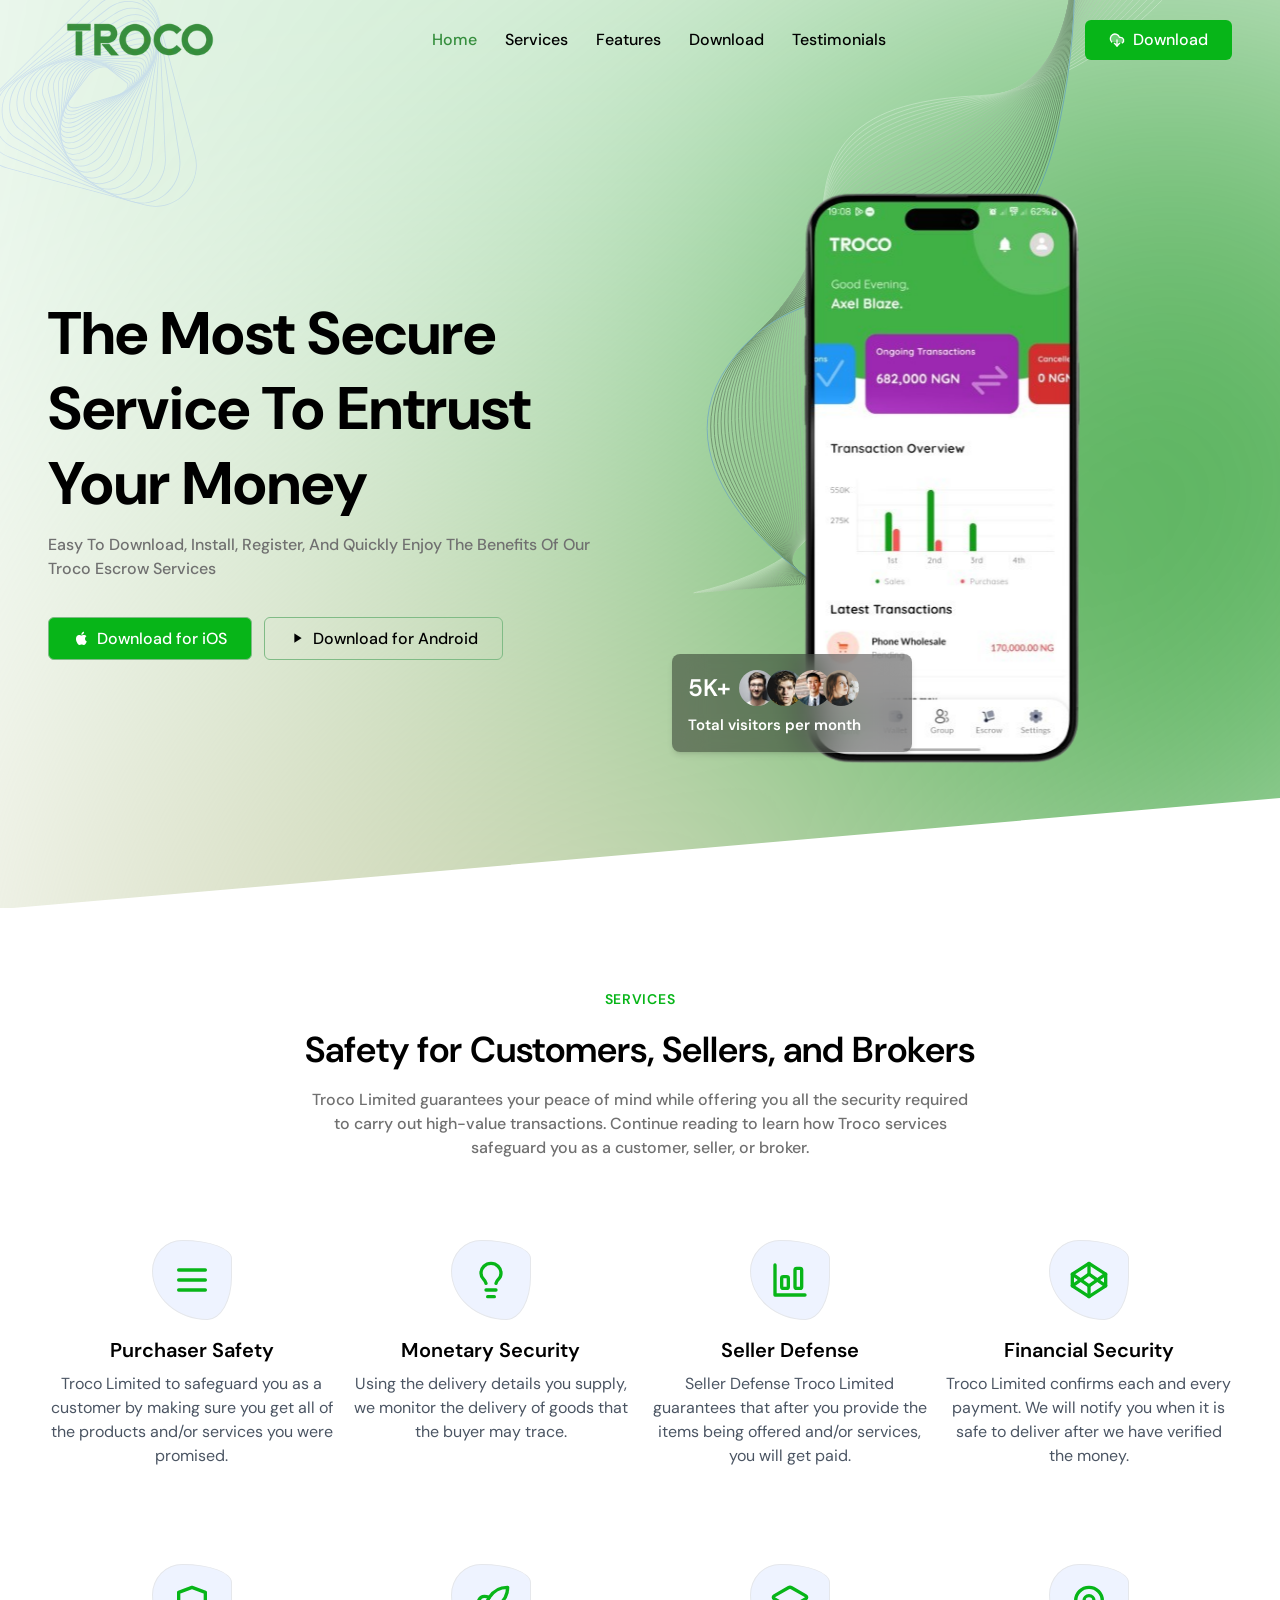
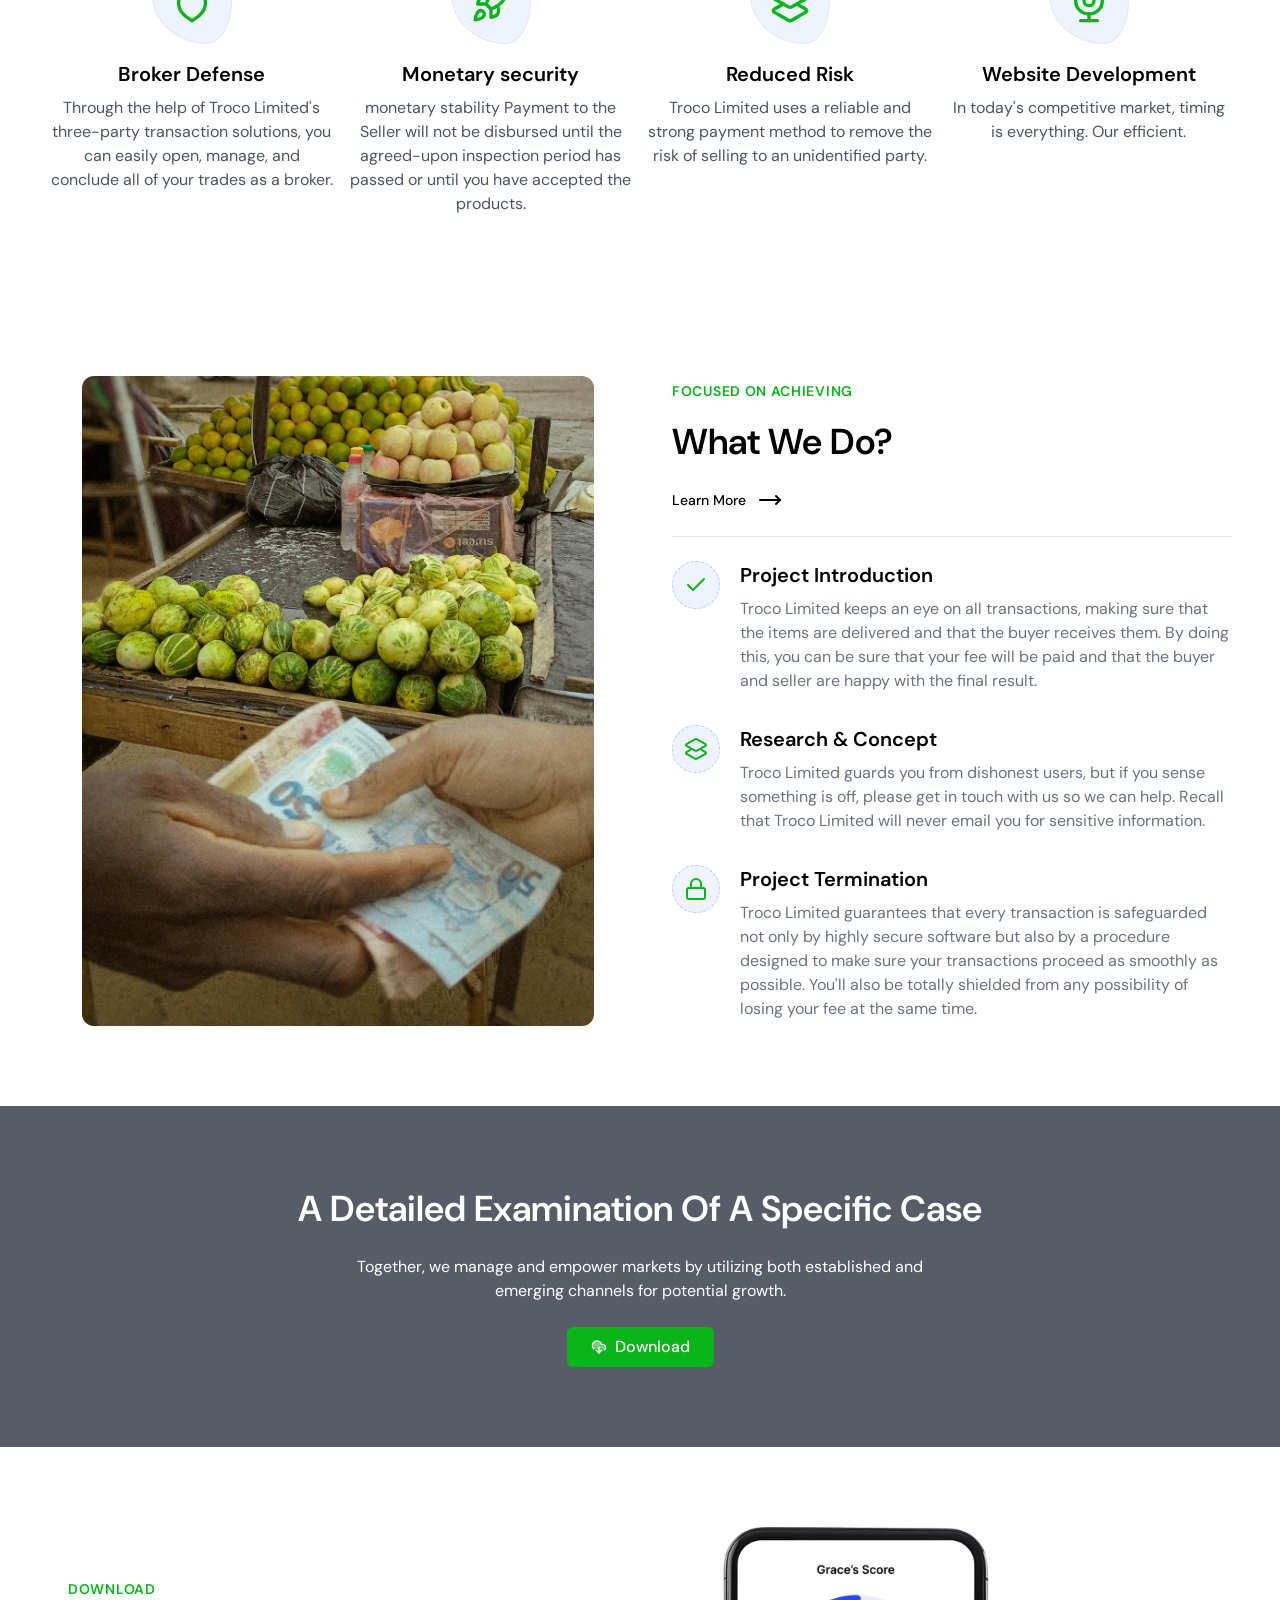
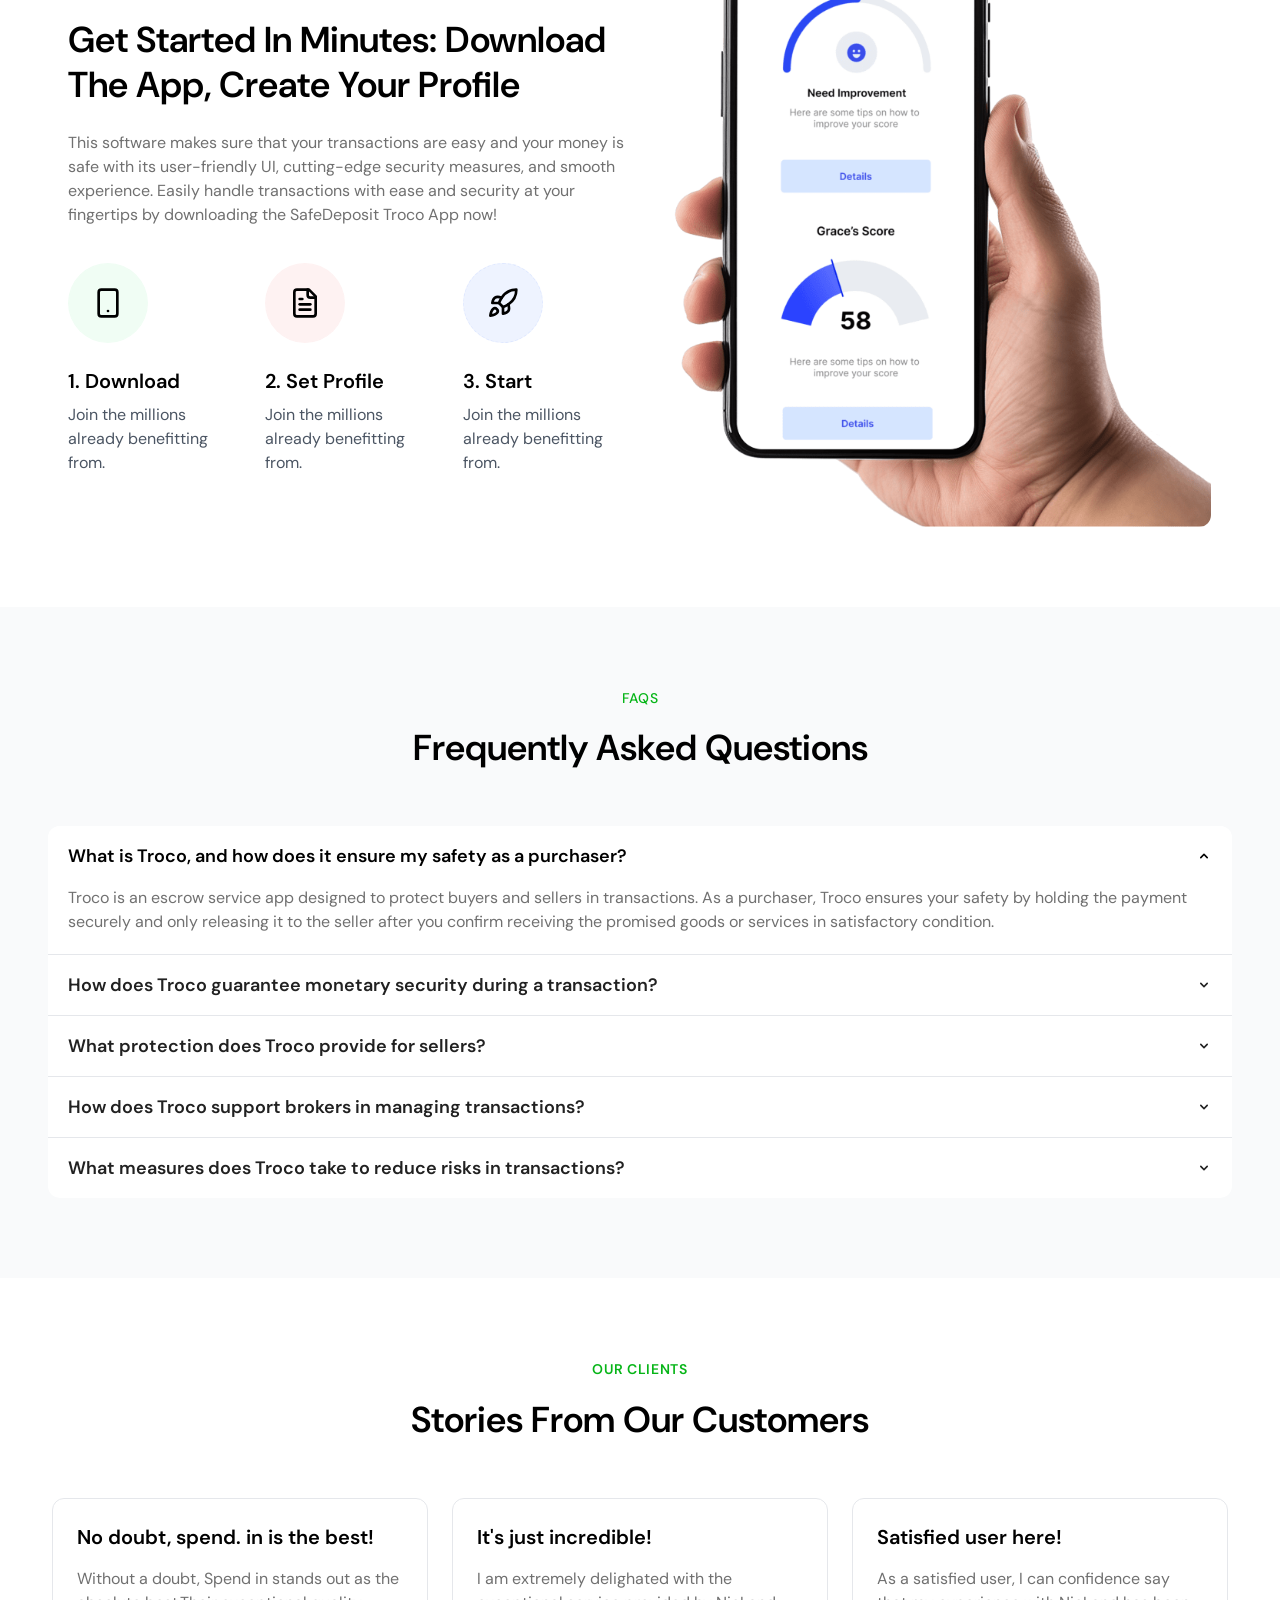
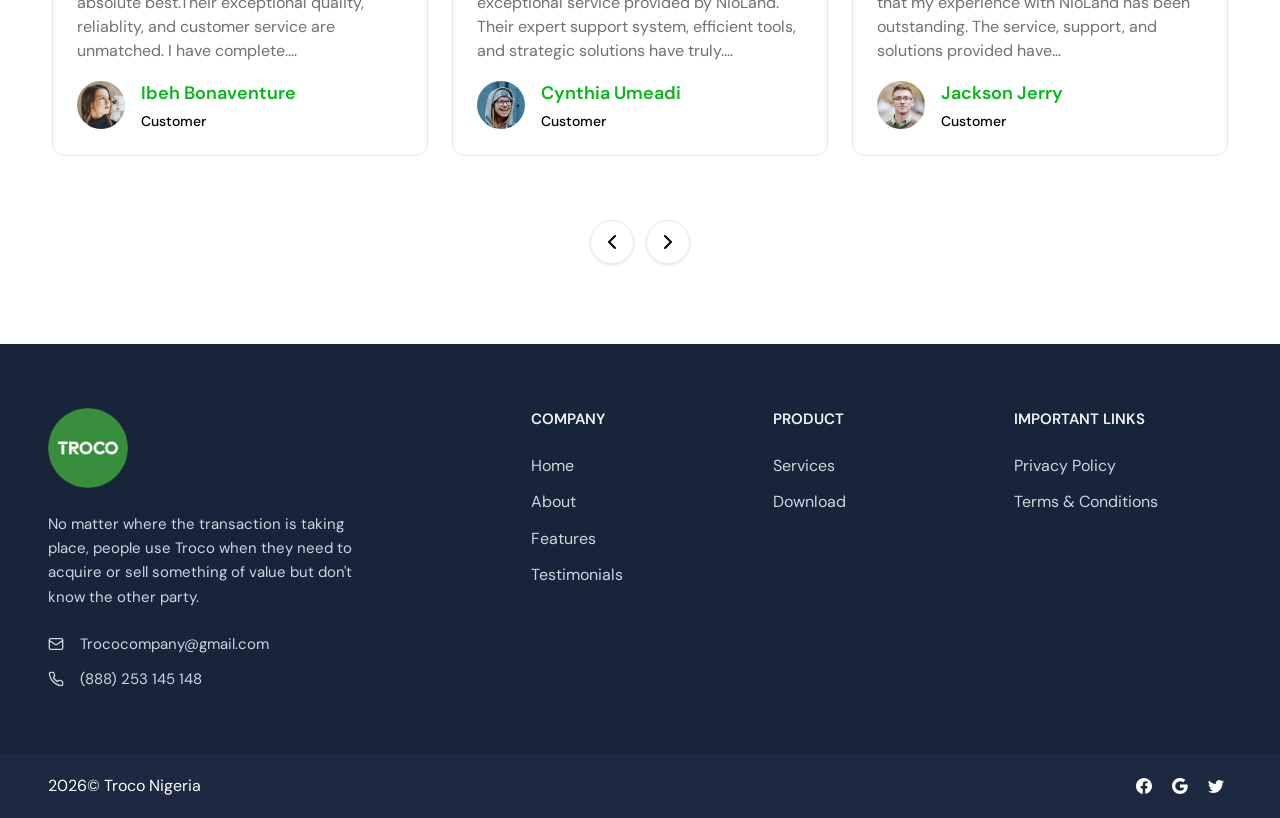
==== index-4.html @ 22837bf9 "added" ====
<!DOCTYPE html>
<html lang="en">


<!-- Mirrored from zoyothemes.com/tailwind/evea/index-4 by HTTrack Website Copier/3.x [XR&CO'2014], Sat, 21 Dec 2024 07:35:13 GMT -->
<!-- Added by HTTrack --><meta http-equiv="content-type" content="text/html;charset=UTF-8" /><!-- /Added by HTTrack -->
<head>
    <meta charset="UTF-8">
    <meta name="viewport" content="width=device-width, initial-scale=1">
    <title>Troco_NG</title>
    <meta name="description" content="A Fully Responsive Tailwind CSS Template, personal, agency, application, business, clean, creative, it solutions, startup, career, blog, modern, creative, multipurpose, portfolio, saas, software, tailwind css, etc."/>
    <meta name="keywords" content="Escrow service, sales, e-commerce, buying, mobile, troco"/>
    <meta name="author" content="Troco"/>

    <!-- favicon -->
    <link href="assets/images/Troco1.png" rel="shortcut icon">

    <!-- Icons Css -->
    <link href="assets/css/icons.min.css" rel="stylesheet" type="text/css">

    <!-- Jarallax Css -->
    <link href="assets/libs/jarallax/jarallax.min.css" rel="stylesheet">

    <!-- Swiper Css -->
    <link href="assets/libs/swiper/swiper-bundle.min.css" rel="stylesheet">

    <!-- Main Css -->
    <link href="assets/css/style.css" rel="stylesheet" type="text/css">

</head>

<body>

    <!-- Navbar Start -->
    <nav class="navbar fixed top-0 start-0 end-0 z-999 transition-all duration-500 py-5 items-center shadow-md lg:shadow-none [&.is-sticky]:bg-white group [&.is-sticky]:shadow-md bg-white lg:bg-transparent" id="navbar">
        <div class="container">
        
            <div class="flex lg:flex-nowrap flex-wrap items-center">

                <a class='flex items-center' href='index-1.html'>
                    <img src="assets/images/troco.png" class="h-9 flex">
                </a>

                <div class="lg:hidden flex items-center ms-auto px-2.5">
                    <button class="hs-collapse-toggle" type="button" id="hs-unstyled-collapse" data-hs-collapse="#navbarCollapse">
                        <i data-lucide="menu" class="h-8 w-8 text-black"></i>
                    </button>
                </div>

                <div class="navigation hs-collapse transition-all duration-300 lg:basis-auto basis-full grow hidden items-center justify-center lg:flex mx-auto overflow-hidden mt-6 lg:mt-0 nav-light" id="navbarCollapse">
                    <ul class="navbar-nav flex-col lg:flex-row gap-y-2 flex lg:items-center justify-center" id="navbar-navlist">
                        <li class="nav-item mx-1.5 transition-all text-dark lg:text-black group-[&.is-sticky]:text-dark all duration-300 hover:text-primary [&.active]:!text-primary group-[&.is-sticky]:[&.active]:text-primary">
                            <a class="nav-link inline-flex items-center text-sm lg:text-base font-medium py-0.5 px-2 capitalize" href="#home">Home</a>
                        </li>

                        <li class="nav-item mx-1.5 transition-all text-dark lg:text-black group-[&.is-sticky]:text-dark duration-300 hover:text-primary [&.active]:!text-primary group-[&.is-sticky]:[&.active]:text-primary">
                            <a class="nav-link inline-flex items-center text-sm lg:text-base font-medium py-0.5 px-2 capitalize" href="#services">Services</a>
                        </li>
    
                        <li class="nav-item mx-1.5 transition-all text-dark lg:text-black group-[&.is-sticky]:text-dark duration-300 hover:text-primary [&.active]:!text-primary group-[&.is-sticky]:[&.active]:text-primary">
                            <a class="nav-link inline-flex items-center text-sm lg:text-base font-medium py-0.5 px-2 capitalize" href="#features">Features</a>
                        </li>

                        <li class="nav-item mx-1.5 transition-all text-dark lg:text-black group-[&.is-sticky]:text-dark duration-300 hover:text-primary [&.active]:!text-primary group-[&.is-sticky]:[&.active]:text-primary">
                            <a class="nav-link inline-flex items-center text-sm lg:text-base font-medium py-0.5 px-2 capitalize" href="#about">Download</a>
                        </li>
    
                        <li class="nav-item mx-1.5 transition-all text-dark lg:text-black group-[&.is-sticky]:text-dark duration-300 hover:text-primary [&.active]:!text-primary group-[&.is-sticky]:[&.active]:text-primary">
                            <a class="nav-link inline-flex items-center text-sm lg:text-base font-medium py-0.5 px-2 capitalize" href="#testimonial">Testimonials</a>
                        </li>
                    </ul>
                </div>

                <div class="ms-auto shrink hidden lg:inline-flex gap-2">
                    <a href="#" class="py-2 px-6 inline-flex items-center gap-2 rounded-md text-base text-white bg-primary hover:bg-primaryDark transition-all duration-500 font-medium">
                        <i data-lucide="download-cloud" class="h-4 w-4 fill-white/40"></i>
                        <span class="hidden sm:block">Download</span>
                    </a>
                </div>
            </div>
        </div>
    </nav>



    <!-- =========== Hero Section Start =========== -->
    <section class="relative pt-32 pb-20 bg-[url(../images/home/bg-4.svg)] bg-no-repeat bg-cover overflow-hidden" id="home">
        <div class="absolute top-0 start-0 -ml-8 -mt-10 xl:inline-block hidden">
            <img src="assets/images/shape/circle-wave.svg" alt="">
        </div>

        <figure class="absolute top-0 end-0 -me-20 -mt-72 xl:inline-block hidden">
            <img src="assets/images/shape/line-wave.svg" alt="">
	    </figure>

        <div class="container">
            <div class="grid lg:grid-cols-2 grid-cols-1 gap-x-6 gap-y-10 items-center">
                <div class="">
                    <h1 class="text-3xl md:text-5xl/tight lg:text-6xl/tight text-black tracking-normal capitalize leading-normal font-bold max-w-2xl">The most secure
                        service to entrust
                        your money</h1>
                    <p class="text-base font-medium text-muted mt-3 capitalize">Easy to download, install, register, and quickly enjoy the benefits of our troco escrow services                    </p>
                    
                    <div class="flex flex-wrap mt-9 text-center gap-3">
                        <a class="inline-block px-6 py-2 rounded-md text-white text-base border border-primary hover:bg-primaryDark bg-primary hover:border-primaryDark transition-all duration-300 items-center justify-center text-center font-medium" href="javascript:void(0)">
                            <i class="mdi mdi-apple text-base text-white me-1"></i>
                            Download for iOS
                        </a>

                        <a class="inline-block py-2 px-6 text-black rounded-md border border-primary text-base hover:border-white hover:bg-white group hover:text-primary transition-all duration-500 font-medium" href="javascript:void(0)">
                            <i class="mdi mdi-play text-base text-black me-1 hover:text-primary transition-all duration-500"></i>
                            Download for Android
                        </a>
                    </div>
                </div>

                <div class="relative z-10">
                    <img src="assets/images/dashboard.png" class="md:h-[700px] lg:ms-auto mx-auto" alt="">
                    <div class="absolute flex justify-between items-center bottom-16 md:start-2 -start-2 p-4 rounded-lg shadow-md bg-black/40 backdrop-blur-lg w-60 m-3">
                        <div class="items-center">
                            <div class="inline-flex items-center">
                                <h6 class="text-white text-2xl mb-0 me-2">5K+</h6>

                                <div class="flex -space-x-2">
                                    <img class="inline-block size-9 rounded-full" src="assets/images/user/client-01.jpg" alt="Image Description">
                                    <img class="inline-block size-9 rounded-full" src="assets/images/user/client-02.jpg" alt="Image Description">
                                    <img class="inline-block size-9 rounded-full" src="assets/images/user/client-03.jpg" alt="Image Description">
                                    <img class="inline-block size-9 rounded-full" src="assets/images/user/client-04.jpg" alt="Image Description">
                                </div>
                            </div>
                            <div class="flex-1 mt-2">
                                <h6 class="text-white">Total visitors per month</h6>
                            </div>
                        </div>
                    </div>
                </div>
            </div>
        </div>
    </section>

    <div class="relative">
        <div class="shape absolute sm:-bottom-px -bottom-[2px] start-0 end-0 overflow-hidden z-1 text-white dark:text-slate-900">
            <svg class="w-full h-auto scale-[2.0] origin-top" viewBox="0 0 2880 250" fill="none" xmlns="http://www.w3.org/2000/svg">
                <path d="M720 125L2160 0H2880V250H0V125H720Z" fill="currentColor"></path>
            </svg>
        </div>
    </div>

    <!-- Services Start -->
    <section id="services" class="py-20">
        <div class="container">
            <div class="max-w-2xl mx-auto text-center">
                <span class="text-sm text-primary uppercase font-semibold tracking-wider text-default-950">Services</span>
                <h2 class="text-3xl md:text-4xl/tight font-semibold text-black mt-4">Safety for Customers, Sellers, and Brokers
                </h2>
                <p class="text-base font-medium mt-4 text-muted">Troco Limited guarantees your peace of mind while offering you all the security required to carry out high-value transactions. Continue reading to learn how Troco services safeguard you as a customer, seller, or broker.</p>
            </div>

            <div class="grid lg:grid-cols-4 md:grid-cols-2 grid-cols-1 gap-x-3 gap-y-6 md:gap-y-12 lg:gap-y-24 md:pt-20 pt-12">

                <div class="text-center">
                    <div class="flex items-center justify-center">
                        <div class="items-center justify-center flex bg-primary/10 rounded-[49%_80%_40%_90%_/_50%_30%_70%_80%] h-20 w-20 border">
                            <i data-lucide="menu" class="h-10 w-10 text-primary"></i>
                        </div>
                    </div>
                    <h1 class="text-xl font-semibold pt-4">Purchaser Safety</h1>
                    <p class="text-base text-gray-600 mt-2">Troco Limited to safeguard you as a customer by making sure you get all of the products and/or services you were promised.</p>
                </div>

                <div class="text-center">
                    <div class="flex items-center justify-center">
                        <div class="items-center justify-center flex bg-primary/10 rounded-[49%_80%_40%_90%_/_50%_30%_70%_80%] h-20 w-20 border">
                            <i data-lucide="lightbulb" class="h-10 w-10 text-primary"></i>
                        </div>
                    </div>
                    <h1 class="text-xl font-semibold pt-4">Monetary Security</h1>
                    <p class="text-base text-gray-600 mt-2">Using the delivery details you supply, we monitor the delivery of goods that the buyer may trace.</p>
                </div>

                <div class="text-center">
                    <div class="flex items-center justify-center">
                        <div class="items-center justify-center flex bg-primary/10 rounded-[49%_80%_40%_90%_/_50%_30%_70%_80%] h-20 w-20 border">
                            <i data-lucide="bar-chart-big" class="h-10 w-10 text-primary"></i>
                        </div>
                    </div>
                    <h1 class="text-xl font-semibold pt-4">Seller Defense</h1>
                    <p class="text-base text-gray-600 mt-2">Seller Defense Troco Limited guarantees that after you provide the items being offered and/or services, you will get paid.</p>
                </div>

                <div class="text-center">
                    <div class="flex items-center justify-center">
                        <div class="items-center justify-center flex bg-primary/10 rounded-[49%_80%_40%_90%_/_50%_30%_70%_80%] h-20 w-20 border">
                            <i data-lucide="codepen" class="h-10 w-10 text-primary"></i>
                        </div>
                    </div>
                    <h1 class="text-xl font-semibold pt-4">Financial Security</h1>
                    <p class="text-base text-gray-600 mt-2">Troco Limited confirms each and every payment. We will notify you when it is safe to deliver after we have verified the money.</p>
                </div>

                <div class="text-center">
                    <div class="flex items-center justify-center">
                        <div class="items-center justify-center flex bg-primary/10 rounded-[49%_80%_40%_90%_/_50%_30%_70%_80%] h-20 w-20 border">
                            <i data-lucide="shield" class="h-10 w-10 text-primary"></i>
                        </div>
                    </div>
                    <h1 class="text-xl font-semibold pt-4">Broker Defense</h1>
                    <p class="text-base text-gray-600 mt-2">Through the help of Troco Limited's three-party transaction solutions, you can easily open, manage, and conclude all of your trades as a broker.</p>
                </div>

                <div class="text-center">
                    <div class="flex items-center justify-center">
                        <div class="items-center justify-center flex bg-primary/10 rounded-[49%_80%_40%_90%_/_50%_30%_70%_80%] h-20 w-20 border">
                            <i data-lucide="rocket" class="h-10 w-10 text-primary"></i>
                        </div>
                    </div>
                    <h1 class="text-xl font-semibold pt-4">Monetary security</h1>
                    <p class="text-base text-gray-600 mt-2">monetary stability Payment to the Seller will not be disbursed until the agreed-upon inspection period has passed or until you have accepted the products.</p>
                </div>

                <div class="text-center">
                    <div class="flex items-center justify-center">
                        <div class="items-center justify-center flex bg-primary/10 rounded-[49%_80%_40%_90%_/_50%_30%_70%_80%] h-20 w-20 border">
                            <i data-lucide="layers-2" class="h-10 w-10 text-primary"></i>
                        </div>
                    </div>
                    <h1 class="text-xl font-semibold pt-4">Reduced Risk</h1>
                    <p class="text-base text-gray-600 mt-2">Troco Limited uses a reliable and strong payment method to remove the risk of selling to an unidentified party.</p>
                </div>

                <div class="text-center">
                    <div class="flex items-center justify-center">
                        <div class="items-center justify-center flex bg-primary/10 rounded-[49%_80%_40%_90%_/_50%_30%_70%_80%] h-20 w-20 border">
                            <i data-lucide="webcam" class="h-10 w-10 text-primary"></i>
                        </div>
                    </div>
                    <h1 class="text-xl font-semibold pt-4">Website Development</h1>
                    <p class="text-base text-gray-600 mt-2">In today's competitive market, timing is everything. Our efficient.</p>
                </div>
            </div>

        </div>
    </section>
    <!-- Services End -->

    <!-- Feature Start -->
    <section id="features" class="py-20">
        <div class="container">

            <div class="grid lg:grid-cols-2 items-center gap-6">
                <div class="flex items-center">
                    <img src="assets/images/sell_buy.jpg" class="h-[650px] rounded-xl mx-auto" alt="feature section">
                </div>

                <div class="lg:ms-5 ms-8">
                    <span class="text-sm text-primary uppercase font-semibold tracking-wider text-default-950">Focused on achieving</span>
                    <h2 class="text-3xl md:text-4xl/tight font-semibold text-black mt-4">What We Do?</h2>
                    <a href="#" class="inline-flex items-center justify-center gap-3 text-sm font-medium text-black mt-6">Learn More
                        <i data-lucide="move-right"></i>
                    </a>
                    <hr class="border-gray-200 my-6"></hr>

                    <div class="flex items-start gap-5">
                        <div>
                            <div class="w-12 h-12 rounded-full border border-dashed border-primary/40 bg-primary/10 flex items-center justify-center">
                                <i data-lucide="check" class="text-base text-blue-600"></i>
                            </div>
                        </div>

                        <div>
                            <h4 class="text-xl font-semibold">Project Introduction</h4>
                            <p class="text-base font-normal text-gray-500 mt-2">Troco Limited keeps an eye on all transactions, making sure that the items are delivered and that the buyer receives them. By doing this, you can be sure that your fee will be paid and that the buyer and seller are happy with the final result.</p>
                        </div>
                    </div>

                    <div class="flex items-start gap-5 mt-8">
                        <div>
                            <div class="w-12 h-12 rounded-full border border-dashed border-primary/40 bg-primary/10 flex items-center justify-center">
                                <i data-lucide="layers-2" class="text-base text-blue-600"></i>
                            </div>
                        </div>

                        <div>
                            <h4 class="text-xl font-semibold">Research & Concept</h4>
                            <p class="text-base font-normal text-gray-500 mt-2">Troco Limited guards you from dishonest users, but if you sense something is off, please get in touch with us so we can help. Recall that Troco Limited will never email you for sensitive information.</p>
                        </div>

                    </div>

                    <div class="flex items-start gap-5 mt-8">
                        <div>
                            <div class="w-12 h-12 rounded-full border border-dashed border-primary/40 bg-primary/10 flex items-center justify-center">
                                <i data-lucide="lock" class="text-base text-blue-600"></i>
                            </div>
                        </div>

                        <div>
                            <h4 class="text-xl font-semibold">Project Termination</h4>
                            <p class="text-base font-normal text-gray-500 mt-2">Troco Limited guarantees that every transaction is safeguarded not only by highly secure software but also by a procedure designed to make sure your transactions proceed as smoothly as possible. You'll also be totally shielded from any possibility of losing your fee at the same time.</p>
                        </div>

                    </div>
                </div>
            </div>
        </div>
    </section>
    <!-- Feature End -->

    <section class="relative py-20 bg-cover bg-no-repeat bg-center" style="background-image: url('assets/images/home/deal.jpg');" data-jarallax data-speed="0.20">
        <div class="absolute inset-0 w-full h-full bg-gray-900/70"></div>

        <div class="container">
            <div class="pb-10 lg:pb-0 flex flex-col items-center justify-center">
                <h1 class="text-3xl md:text-4xl/tight font-semibold text-white text-center">A Detailed Examination Of A Specific Case</h1>
                <p class="text-base font-normal max-w-xl text-center mx-auto text-white mt-6">Together, we manage and empower markets by utilizing both established and emerging channels for potential growth.</p>
                <div class="flex flex-wrap mt-6 gap-3">
                        <a href="#" class="py-2 px-6 inline-flex items-center gap-2 rounded-md text-base text-white bg-primary hover:bg-primaryDark transition-all duration-500 font-medium">
                            <i data-lucide="download-cloud" class="h-4 w-4 fill-white/40"></i>
                            <span class="hidden sm:block">Download</span>
                        </a>
                </div>
            </div>
        </div>
    </section>

    <!-- About Start -->
    <section id="about" class="py-20">
        <div class="container">

            <div class="grid lg:grid-cols-2 items-center gap-6">
                <div class="lg:ms-5 ms-8">
                    <div>
                        <span class="text-sm text-primary uppercase font-semibold tracking-wider text-default-950">Download</span>
                    </div>
                    <h2 class="text-3xl md:text-4xl/tight font-semibold text-black mt-4">Get Started In Minutes: Download The App, Create Your Profile</h2>
                    <p class="text-base font-normal text-muted mt-6">This software makes sure that your transactions are easy and your money is safe with its user-friendly UI, cutting-edge security measures, and smooth experience. Easily handle transactions with ease and security at your fingertips by downloading the SafeDeposit Troco App now!</p>

                    <div class="grid lg:grid-cols-3 grid-cols-1 gap-8 mt-9">

                        <div class="">
                            <div class="flex items-center justify-start">
                                <div class="items-center justify-center flex bg-green-50 rounded-full h-20 w-20 border border-dashed border-green-50">
                                    <i data-lucide="smartphone" class="h-8 w-8 text-black"></i>
                                </div>
                            </div>
                            <h1 class="text-xl font-semibold pt-6">1. Download</h1>
                            <p class="text-base text-gray-600 font-normal mt-2">Join the millions already benefitting from.</p>
                        </div>

                        <div class="">
                            <div class="flex items-center justify-start">
                                <div class="items-center justify-center flex bg-red-50 rounded-full h-20 w-20 border border-dashed border-red-50">
                                    <i data-lucide="file-text" class="h-8 w-8 text-black"></i>
                                </div>
                            </div>
                            <h1 class="text-xl font-semibold  pt-6">2. Set Profile</h1>
                            <p class="text-base text-gray-600 font-normal mt-2">Join the millions already benefitting from.</p>
                        </div>

                        <div class="">
                            <div class="flex items-center justify-start">
                                <div
                                    class="items-center justify-center flex bg-primary/10 rounded-full h-20 w-20 border border-dashed border-primary/10">
                                    <i data-lucide="rocket" class="h-8 w-8 text-black"></i>
                                </div>
                            </div>
                            <h1 class="text-xl font-semibold pt-6">3. Start</h1>
                            <p class="text-base text-gray-600 font-normal mt-2">Join the millions already benefitting from.</p>
                        </div>
                    </div>
                </div>

                <div class="flex items-center">
                    <img src="assets/images/feature-iphone.png" class="h-[600px] rounded-xl mx-auto" alt="feature-image">
                </div>

            </div>
        </div>
    </section>
    <!-- About End -->

    <!-- Faqs Start -->
    <section id="FAQs" class="py-20 bg-gray-50">
        <div class="container">
            <div class="">
                <div class="text-center max-w-xl mx-auto">
                    <div>
                        <span class="text-sm text-primary uppercase font-medium tracking-wider text-default-950 mb-6">FAQs</span>
                    </div>
                    <h2 class="text-3xl md:text-4xl/tight font-semibold mt-4">Frequently Asked Questions</h2>
                </div>

                <div id="accordion-collapse" data-accordion="collapse" class="md:gap-[30px] mt-14 bg-white rounded-xl">
                    <div class="hs-accordion-group divide-y divide-gray-200">
                        <div class="relative overflow-hidden">
                            <h2 class="text-base font-semibold" id="accordion-collapse-heading-1">
                                <button type="button" class="flex justify-between items-center px-5 py-4 w-full font-semibold text-lg text-start" data-accordion-target="#accordion-collapse-body-1" aria-expanded="true"
                                    aria-controls="accordion-collapse-body-1">
                                    <span>What is Troco, and how does it ensure my safety as a purchaser?</span>
                                    <svg data-accordion-icon class="size-4 rotate-180 shrink-0" fill="currentColor"
                                        viewBox="0 0 20 20" xmlns="http://www.w3.org/2000/svg">
                                        <path fill-rule="evenodd"
                                            d="M5.293 7.293a1 1 0 011.414 0L10 10.586l3.293-3.293a1 1 0 111.414 1.414l-4 4a1 1 0 01-1.414 0l-4-4a1 1 0 010-1.414z"
                                            clip-rule="evenodd"></path>
                                    </svg>
                                </button>
                            </h2>
                            <div id="accordion-collapse-body-1" class="hidden"
                                aria-labelledby="accordion-collapse-heading-1">
                                <div class="px-5 pb-5">
                                    <p class="text-muted text-base font-normal">Troco is an escrow service app designed to protect buyers and sellers in transactions. As a purchaser, Troco ensures your safety by holding the payment securely and only releasing it to the seller after you confirm receiving the promised goods or services in satisfactory condition.</p>
                                </div>
                            </div>
                        </div>

                        <div class="relative overflow-hidden">
                            <h2 class="text-base font-semibold" id="accordion-collapse-heading-2">
                                <button type="button" class="flex justify-between items-center px-5 py-4 w-full font-semibold text-lg text-start" data-accordion-target="#accordion-collapse-body-2" aria-expanded="false"
                                    aria-controls="accordion-collapse-body-2">
                                    <span>How does Troco guarantee monetary security during a transaction?</span>
                                    <svg data-accordion-icon class="size-4 shrink-0" fill="currentColor"
                                        viewBox="0 0 20 20" xmlns="http://www.w3.org/2000/svg">
                                        <path fill-rule="evenodd"
                                            d="M5.293 7.293a1 1 0 011.414 0L10 10.586l3.293-3.293a1 1 0 111.414 1.414l-4 4a1 1 0 01-1.414 0l-4-4a1 1 0 010-1.414z"
                                            clip-rule="evenodd"></path>
                                    </svg>
                                </button>
                            </h2>
                            <div id="accordion-collapse-body-2" class="hidden"
                                aria-labelledby="accordion-collapse-heading-2">
                                <div class="px-5 pb-5">
                                    <p class="text-muted text-base font-normal">Troco monitors the delivery process using the details you provide. This ensures that goods are traceable, and payments are only released after verification, offering you peace of mind and financial security throughout the transaction.</p>
                                </div>
                            </div>
                        </div>

                        <div class="relative overflow-hidden">
                            <h2 class="text-base font-semibold" id="accordion-collapse-heading-3">
                                <button type="button" class="flex justify-between items-center px-5 py-4 w-full font-semibold text-lg text-start" data-accordion-target="#accordion-collapse-body-3" aria-expanded="false"
                                    aria-controls="accordion-collapse-body-3">
                                    <span>What protection does Troco provide for sellers?</span>
                                    <svg data-accordion-icon class="size-4 shrink-0" fill="currentColor"
                                        viewBox="0 0 20 20" xmlns="http://www.w3.org/2000/svg">
                                        <path fill-rule="evenodd"
                                            d="M5.293 7.293a1 1 0 011.414 0L10 10.586l3.293-3.293a1 1 0 111.414 1.414l-4 4a1 1 0 01-1.414 0l-4-4a1 1 0 010-1.414z"
                                            clip-rule="evenodd"></path>
                                    </svg>
                                </button>
                            </h2>
                            <div id="accordion-collapse-body-3" class="hidden"
                                aria-labelledby="accordion-collapse-heading-3">
                                <div class="px-5 pb-5">
                                    <p class="text-muted text-base font-normal">Troco guarantees sellers that payment will be made once the agreed-upon inspection period passes or the buyer accepts the goods or services. This ensures that sellers are compensated fairly and promptly after fulfilling their obligations.</p>
                                </div>
                            </div>
                        </div>

                        <div class="relative overflow-hidden">
                            <h2 class="text-base font-semibold" id="accordion-collapse-heading-4">
                                <button type="button" class="flex justify-between items-center px-5 py-4 w-full font-semibold text-lg text-start" data-accordion-target="#accordion-collapse-body-4" aria-expanded="false"
                                    aria-controls="accordion-collapse-body-4">
                                    <span>How does Troco support brokers in managing transactions?</span>
                                    <svg data-accordion-icon class="size-4 shrink-0" fill="currentColor"
                                        viewBox="0 0 20 20" xmlns="http://www.w3.org/2000/svg">
                                        <path fill-rule="evenodd"
                                            d="M5.293 7.293a1 1 0 011.414 0L10 10.586l3.293-3.293a1 1 0 111.414 1.414l-4 4a1 1 0 01-1.414 0l-4-4a1 1 0 010-1.414z"
                                            clip-rule="evenodd"></path>
                                    </svg>
                                </button>
                            </h2>
                            <div id="accordion-collapse-body-4" class="hidden"
                                aria-labelledby="accordion-collapse-heading-4">
                                <div class="px-5 pb-5">
                                    <p class="text-muted text-base font-normal">Troco facilitates three-party transactions for brokers, enabling them to easily open, manage, and conclude trades. This makes it simpler for brokers to operate securely and efficiently while minimizing risks.</p>
                                </div>
                            </div>
                        </div>

                        <div class="relative overflow-hidden">
                            <h2 class="text-base font-semibold" id="accordion-collapse-heading-5">
                                <button type="button" class="flex justify-between items-center px-5 py-4 w-full font-semibold text-lg text-start" data-accordion-target="#accordion-collapse-body-5" aria-expanded="false"
                                    aria-controls="accordion-collapse-body-4">
                                    <span>What measures does Troco take to reduce risks in transactions?</span>
                                    <svg data-accordion-icon class="size-4 shrink-0" fill="currentColor"
                                        viewBox="0 0 20 20" xmlns="http://www.w3.org/2000/svg">
                                        <path fill-rule="evenodd"
                                            d="M5.293 7.293a1 1 0 011.414 0L10 10.586l3.293-3.293a1 1 0 111.414 1.414l-4 4a1 1 0 01-1.414 0l-4-4a1 1 0 010-1.414z"
                                            clip-rule="evenodd"></path>
                                    </svg>
                                </button>
                            </h2>
                            <div id="accordion-collapse-body-5" class="hidden"
                                aria-labelledby="accordion-collapse-heading-5">
                                <div class="px-5 pb-5">
                                    <p class="text-muted text-base font-normal">Troco uses a robust and reliable payment system to minimize the risks of dealing with unknown parties. Payments are verified and held securely until both parties meet the terms of the agreement, reducing the likelihood of disputes or fraud.</p>
                                </div>
                            </div>
                        </div>
                    </div>
                </div>
            </div>
        </div>
    </section>
    <!-- Faqs End -->

    <!-- Testimonial Start -->
    <section id="testimonial" class="py-20">
        <div class="container">
            <div class="">
                <div class="text-center max-w-xl mx-auto">
                    <span class="text-sm text-primary uppercase font-semibold tracking-wider text-default-950">Our Clients</span>
                    <h2 class="text-3xl md:text-4xl/tight font-semibold mt-4">Stories From Our Customers</h2>
                </div>
            </div>

            <div class="grid grid-cols-1 gap-6 mt-14 items-center">
                <div class="relative">
                    <div class="swiper testi-swiper rounded-md relative px-1">
                        <div class="swiper-wrapper">
                            <div class="swiper-slide">
                                <div class="p-6 rounded-xl border border-default-200">
                                    <h3 class="text-xl font-semibold text-default-950">No doubt, spend. in is the best!</h3>
                                    <p class="text-base font-normal mt-4 mb-4 text-muted">
                                        Without a doubt, Spend in stands out as the absolute best.Their exceptional
                                        quality, reliablity, and customer service are unmatched. I have complete....
                                    </p>
                                    <div class="flex items-center gap-4">
                                        <div>
                                            <img src="assets/images/user/client-04.jpg" class="h-12 rounded-full"
                                                alt="">
                                        </div>
                                        <div>
                                            <h3 class="text-lg font-semibold text-primary">Ibeh Bonaventure</h3>
                                            <p class="text-sm font-medium mt-1">Customer</p>
                                        </div>
                                    </div>
                                </div>
                            </div>

                            <div class="swiper-slide">
                                <div class="p-6 rounded-xl border border-default-200">
                                    <h3 class="text-xl font-semibold text-default-950">It's just incredible!</h3>
                                    <p class="text-base font-normal mt-4 mb-4 text-muted">
                                        I am extremely delighated with the exceptional service provided by NioLand.
                                        Their expert support system, efficient tools, and strategic solutions have
                                        truly....
                                    </p>
                                    <div class="flex items-center gap-4">
                                        <div>
                                            <img src="assets/images/user/client-05.jpg" class="h-12 rounded-full"
                                                alt="">
                                        </div>
                                        <div>
                                            <h3 class="text-lg font-semibold text-primary">Cynthia Umeadi</h3>
                                            <p class="text-sm font-medium mt-1">Customer</p>
                                        </div>
                                    </div>
                                </div>
                            </div>

                            <div class="swiper-slide">
                                <div class="p-6 rounded-xl border border-default-200">
                                    <h3 class="text-xl font-semibold text-default-950">Satisfied user here!</h3>
                                    <p class="text-base font-normal mt-4 mb-4 text-muted">
                                        As a satisfied user, I can confidence say that my experience with NioLand has
                                        been outstanding. The service, support, and solutions provided have...
                                    </p>
                                    <div class="flex items-center gap-4">
                                        <div>
                                            <img src="assets/images/user/client-07.jpg" class="h-12 rounded-full"
                                                alt="">
                                        </div>
                                        <div>
                                            <h3 class="text-lg font-semibold text-primary">Jackson Jerry</h3>
                                            <p class="text-sm font-medium mt-1">Customer</p>
                                        </div>
                                    </div>
                                </div>
                            </div>

                            <div class="swiper-slide">
                                <div class="p-6 rounded-xl border border-default-200">
                                    <h3 class="text-xl font-semibold text-default-950">Best service here!</h3>
                                    <p class="text-base font-normal mt-4 mb-4 text-muted">
                                        "I've tried many services, but none compare to the excellence provided here!
                                        From start to finish, the team has been attentive, professional, and committed
                                        to delivering the best results."
                                    </p>
                                    <div class="flex items-center gap-4">
                                        <div>
                                            <img src="assets/images/user/client-03.jpg" class="h-12 rounded-full"
                                                alt="">
                                        </div>
                                        <div>
                                            <h3 class="text-lg font-semibold text-primary">Tenilanimi Taiwo</h3>
                                            <p class="text-sm font-medium mt-1">Customer</p>
                                        </div>
                                    </div>
                                </div>
                            </div>
                        </div>
                    </div>

                    <div class="flex items-center justify-center gap-3 w-full relative mt-10">
                        <div class="testi-button-prev">
                            <div
                                class="h-11 w-11 rounded-full shadow border border-default-300 bg-default-100 text-default-900 hover:bg-primary hover:border-primary hover:text-white flex items-center justify-center transition-all duration-300">
                                <i data-lucide="chevron-left" class="h-6 w-6"></i>
                            </div>
                        </div>
                        <div class="testi-button-next">
                            <div
                                class="h-11 w-11 rounded-full shadow border border-default-300 bg-default-100 text-default-900 hover:bg-primary hover:border-primary hover:text-white flex items-center justify-center transition-all duration-300">
                                <i data-lucide="chevron-right" class="h-6 w-6"></i>
                            </div>
                        </div>
                    </div>
                </div>
            </div>
        </div>
    </section>
    <!-- Testimonial End -->

    <!-- Footer Start -->
    <footer class="bg-[#17243A]">
        <div class="container">
            <div class="grid grid-cols-2 md:grid-cols-4 lg:grid-cols-5 gap-6 pb-16 pt-16">
                <div class="col-span-full lg:col-span-2">
                    <div class="max-w-2xl mx-auto">
                        <div class="flex items-center">
                            <img src="assets/images/Troco1.png" alt="" class="h-20 me-5">
                        </div>
                        <p class="text-gray-300 max-w-xs mt-6">No matter where the transaction is taking place, people use Troco when they need to acquire or sell something of value but don't know the other party.</p>
                    </div>

                    <div class="mt-6 grid space-y-3">
                        <a class="inline-flex items-center gap-x-4 text-gray-300 hover:text-gray-400 transition-all duration-300" href="#">
                            <svg xmlns="http://www.w3.org/2000/svg" width="16" height="16" viewBox="0 0 24 24" fill="none" stroke="currentColor" stroke-width="2" stroke-linecap="round" stroke-linejoin="round" class="lucide lucide-mail"><rect width="20" height="16" x="2" y="4" rx="2"/><path d="m22 7-8.97 5.7a1.94 1.94 0 0 1-2.06 0L2 7"/></svg>
                            Trococompany@gmail.com
                        </a>

                        <a class="inline-flex items-center gap-x-4 text-gray-300 hover:text-gray-400 transition-all duration-300" href="#">
                            <svg xmlns="http://www.w3.org/2000/svg" width="16" height="16" viewBox="0 0 24 24" fill="none" stroke="currentColor" stroke-width="2" stroke-linecap="round" stroke-linejoin="round" class="lucide lucide-phone"><path d="M22 16.92v3a2 2 0 0 1-2.18 2 19.79 19.79 0 0 1-8.63-3.07 19.5 19.5 0 0 1-6-6 19.79 19.79 0 0 1-3.07-8.67A2 2 0 0 1 4.11 2h3a2 2 0 0 1 2 1.72 12.84 12.84 0 0 0 .7 2.81 2 2 0 0 1-.45 2.11L8.09 9.91a16 16 0 0 0 6 6l1.27-1.27a2 2 0 0 1 2.11-.45 12.84 12.84 0 0 0 2.81.7A2 2 0 0 1 22 16.92z"/></svg>
                            (888) 253 145 148
                        </a>
                    </div>
                </div>

                <div class="col-span-1">
                    <h4 class="font-semibold text-gray-100 uppercase">Company</h4>
    
                    <div class="mt-6 grid space-y-3">
                        <p><a class="inline-flex gap-x-2 text-base text-gray-300 hover:text-gray-400 transition-all duration-300" href="#">Home</a></p>
                        <p><a class="inline-flex gap-x-2 text-base text-gray-300 hover:text-gray-400 transition-all duration-300" href="#">About</a></p>
                        <p><a class="inline-flex gap-x-2 text-base text-gray-300 hover:text-gray-400 transition-all duration-300" href="#">Features</a></p>
                        <p><a class="inline-flex gap-x-2 text-base text-gray-300 hover:text-gray-400 transition-all duration-300" href="#">Testimonials</a></p>

                    </div>
                </div>
    
                <div class="col-span-1">
                    <h4 class="font-semibold text-gray-100 uppercase">Product</h4>
        
                    <div class="mt-6 grid space-y-3">
                        <p><a class="inline-flex gap-x-2 text-base text-gray-300 hover:text-gray-400 transition-all duration-300" href="#">Services</a></p>
                        <p><a class="inline-flex gap-x-2 text-base text-gray-300 hover:text-gray-400 transition-all duration-300" href="#">Download</a></p>
                    </div>
                </div>

                <div class="col-span-1">
                    <h4 class="font-semibold text-gray-100 uppercase">Important Links</h4>
    
                    <div class="mt-6 grid space-y-3">
                        <p><a class="inline-flex gap-x-2 text-base text-gray-300 hover:text-gray-400 transition-all duration-300" href="privacy_policy.html">Privacy Policy </a></p>
                        <p><a class="inline-flex gap-x-2 text-base text-gray-300 hover:text-gray-400 transition-all duration-300" href="terms.html">Terms & Conditions</a></p>
                    </div>
                </div>
            </div>
        </div>

        <div class="py-4 bg-[#1C2940]">
            <!-- 1B283F -->
            <div class="container">
                <div class="flex justify-between items-center">
                    <p class="text-base text-white"><script>document.write(new Date().getFullYear())</script>© Troco Nigeria</p>

                    <div>
                        <a class="size-8 inline-flex justify-center items-center gap-x-2 text-sm font-semibold rounded-md border border-transparent text-white hover:bg-primary transition-all duration-300" href="#">
                            <svg class="flex-shrink-0 size-4" xmlns="http://www.w3.org/2000/svg" width="16" height="16" fill="currentColor" viewBox="0 0 16 16">
                                <path d="M16 8.049c0-4.446-3.582-8.05-8-8.05C3.58 0-.002 3.603-.002 8.05c0 4.017 2.926 7.347 6.75 7.951v-5.625h-2.03V8.05H6.75V6.275c0-2.017 1.195-3.131 3.022-3.131.876 0 1.791.157 1.791.157v1.98h-1.009c-.993 0-1.303.621-1.303 1.258v1.51h2.218l-.354 2.326H9.25V16c3.824-.604 6.75-3.934 6.75-7.951z"/>
                            </svg>
                        </a>
                        <a class="size-8 inline-flex justify-center items-center gap-x-2 text-sm font-semibold rounded-md border border-transparent text-white hover:bg-primary transition-all duration-300" href="#">
                            <svg class="flex-shrink-0 size-4" xmlns="http://www.w3.org/2000/svg" width="16" height="16" fill="currentColor" viewBox="0 0 16 16">
                                <path d="M15.545 6.558a9.42 9.42 0 0 1 .139 1.626c0 2.434-.87 4.492-2.384 5.885h.002C11.978 15.292 10.158 16 8 16A8 8 0 1 1 8 0a7.689 7.689 0 0 1 5.352 2.082l-2.284 2.284A4.347 4.347 0 0 0 8 3.166c-2.087 0-3.86 1.408-4.492 3.304a4.792 4.792 0 0 0 0 3.063h.003c.635 1.893 2.405 3.301 4.492 3.301 1.078 0 2.004-.276 2.722-.764h-.003a3.702 3.702 0 0 0 1.599-2.431H8v-3.08h7.545z"/>
                            </svg>
                        </a>
                        <a class="size-8 inline-flex justify-center items-center gap-x-2 text-sm font-semibold rounded-md border border-transparent text-white hover:bg-primary transition-all duration-300" href="#">
                            <svg class="flex-shrink-0 size-4" xmlns="http://www.w3.org/2000/svg" width="16" height="16" fill="currentColor" viewBox="0 0 16 16">
                                <path d="M5.026 15c6.038 0 9.341-5.003 9.341-9.334 0-.14 0-.282-.006-.422A6.685 6.685 0 0 0 16 3.542a6.658 6.658 0 0 1-1.889.518 3.301 3.301 0 0 0 1.447-1.817 6.533 6.533 0 0 1-2.087.793A3.286 3.286 0 0 0 7.875 6.03a9.325 9.325 0 0 1-6.767-3.429 3.289 3.289 0 0 0 1.018 4.382A3.323 3.323 0 0 1 .64 6.575v.045a3.288 3.288 0 0 0 2.632 3.218 3.203 3.203 0 0 1-.865.115 3.23 3.23 0 0 1-.614-.057 3.283 3.283 0 0 0 3.067 2.277A6.588 6.588 0 0 1 .78 13.58a6.32 6.32 0 0 1-.78-.045A9.344 9.344 0 0 0 5.026 15z"/>
                            </svg>
                        </a>
                        
                    </div>
                </div>

            
            </div>
        </div>
    
    </footer>
    <!-- Footer End -->

    
    <!-- Preline Js -->
    <script src="assets/libs/preline/preline.js" ></script>

    <!-- Lucide Js -->
    <script src="assets/libs/lucide/umd/lucide.min.js"></script>

    <!-- Gumshoe Js -->
    <script src="assets/libs/gumshoejs/gumshoe.polyfills.min.js"></script>

    <!-- Jarallax Js -->
    <script src="assets/libs/jarallax/jarallax.min.js"></script>

    <!-- Swiper Bundle Js -->
    <script src="assets/libs/swiper/swiper-bundle.min.js"></script>

    <!-- Swiper Js -->
    <script src="assets/js/swiper.js"></script>

    <!-- Main App Js -->
    <script src="assets/js/app.js" ></script>

    </body>

<!-- Mirrored from zoyothemes.com/tailwind/evea/index-4 by HTTrack Website Copier/3.x [XR&CO'2014], Sat, 21 Dec 2024 07:36:00 GMT -->
</html>
---- assets/css/icons.min.css ----
@charset "UTF-8";@font-face{font-family:"Material Design Icons";src:url(../fonts/materialdesignicons-webfont1d2d.eot?v=6.5.95);src:url(../fonts/materialdesignicons-webfontd41d.eot?#iefix&v=6.5.95) format("embedded-opentype"),url(../fonts/materialdesignicons-webfont1d2d.woff2?v=6.5.95) format("woff2"),url(../fonts/materialdesignicons-webfont1d2d.woff?v=6.5.95) format("woff"),url(../fonts/materialdesignicons-webfont1d2d.ttf?v=6.5.95) format("truetype");font-weight:400;font-style:normal}.mdi-set,.mdi:before{display:inline-block;font:24px/1 "Material Design Icons";font-size:inherit;text-rendering:auto;line-height:inherit;-webkit-font-smoothing:antialiased;-moz-osx-font-smoothing:grayscale}.mdi-ab-testing::before{content:"󰇉"}.mdi-abacus::before{content:"󱛠"}.mdi-abjad-arabic::before{content:"󱌨"}.mdi-abjad-hebrew::before{content:"󱌩"}.mdi-abugida-devanagari::before{content:"󱌪"}.mdi-abugida-thai::before{content:"󱌫"}.mdi-access-point::before{content:"󰀃"}.mdi-access-point-check::before{content:"󱔸"}.mdi-access-point-minus::before{content:"󱔹"}.mdi-access-point-network::before{content:"󰀂"}.mdi-access-point-network-off::before{content:"󰯡"}.mdi-access-point-off::before{content:"󱔑"}.mdi-access-point-plus::before{content:"󱔺"}.mdi-access-point-remove::before{content:"󱔻"}.mdi-account::before{content:"󰀄"}.mdi-account-alert::before{content:"󰀅"}.mdi-account-alert-outline::before{content:"󰭐"}.mdi-account-arrow-down::before{content:"󱡨"}.mdi-account-arrow-down-outline::before{content:"󱡩"}.mdi-account-arrow-left::before{content:"󰭑"}.mdi-account-arrow-left-outline::before{content:"󰭒"}.mdi-account-arrow-right::before{content:"󰭓"}.mdi-account-arrow-right-outline::before{content:"󰭔"}.mdi-account-arrow-up::before{content:"󱡧"}.mdi-account-arrow-up-outline::before{content:"󱡪"}.mdi-account-box::before{content:"󰀆"}.mdi-account-box-multiple::before{content:"󰤴"}.mdi-account-box-multiple-outline::before{content:"󱀊"}.mdi-account-box-outline::before{content:"󰀇"}.mdi-account-cancel::before{content:"󱋟"}.mdi-account-cancel-outline::before{content:"󱋠"}.mdi-account-cash::before{content:"󱂗"}.mdi-account-cash-outline::before{content:"󱂘"}.mdi-account-check::before{content:"󰀈"}.mdi-account-check-outline::before{content:"󰯢"}.mdi-account-child::before{content:"󰪉"}.mdi-account-child-circle::before{content:"󰪊"}.mdi-account-child-outline::before{content:"󱃈"}.mdi-account-circle::before{content:"󰀉"}.mdi-account-circle-outline::before{content:"󰭕"}.mdi-account-clock::before{content:"󰭖"}.mdi-account-clock-outline::before{content:"󰭗"}.mdi-account-cog::before{content:"󱍰"}.mdi-account-cog-outline::before{content:"󱍱"}.mdi-account-convert::before{content:"󰀊"}.mdi-account-convert-outline::before{content:"󱌁"}.mdi-account-cowboy-hat::before{content:"󰺛"}.mdi-account-cowboy-hat-outline::before{content:"󱟳"}.mdi-account-details::before{content:"󰘱"}.mdi-account-details-outline::before{content:"󱍲"}.mdi-account-edit::before{content:"󰚼"}.mdi-account-edit-outline::before{content:"󰿻"}.mdi-account-eye::before{content:"󰐠"}.mdi-account-eye-outline::before{content:"󱉻"}.mdi-account-filter::before{content:"󰤶"}.mdi-account-filter-outline::before{content:"󰾝"}.mdi-account-group::before{content:"󰡉"}.mdi-account-group-outline::before{content:"󰭘"}.mdi-account-hard-hat::before{content:"󰖵"}.mdi-account-heart::before{content:"󰢙"}.mdi-account-heart-outline::before{content:"󰯣"}.mdi-account-injury::before{content:"󱠕"}.mdi-account-injury-outline::before{content:"󱠖"}.mdi-account-key::before{content:"󰀋"}.mdi-account-key-outline::before{content:"󰯤"}.mdi-account-lock::before{content:"󱅞"}.mdi-account-lock-open::before{content:"󱥠"}.mdi-account-lock-open-outline::before{content:"󱥡"}.mdi-account-lock-outline::before{content:"󱅟"}.mdi-account-minus::before{content:"󰀍"}.mdi-account-minus-outline::before{content:"󰫬"}.mdi-account-multiple::before{content:"󰀎"}.mdi-account-multiple-check::before{content:"󰣅"}.mdi-account-multiple-check-outline::before{content:"󱇾"}.mdi-account-multiple-minus::before{content:"󰗓"}.mdi-account-multiple-minus-outline::before{content:"󰯥"}.mdi-account-multiple-outline::before{content:"󰀏"}.mdi-account-multiple-plus::before{content:"󰀐"}.mdi-account-multiple-plus-outline::before{content:"󰠀"}.mdi-account-multiple-remove::before{content:"󱈊"}.mdi-account-multiple-remove-outline::before{content:"󱈋"}.mdi-account-music::before{content:"󰠃"}.mdi-account-music-outline::before{content:"󰳩"}.mdi-account-network::before{content:"󰀑"}.mdi-account-network-outline::before{content:"󰯦"}.mdi-account-off::before{content:"󰀒"}.mdi-account-off-outline::before{content:"󰯧"}.mdi-account-outline::before{content:"󰀓"}.mdi-account-plus::before{content:"󰀔"}.mdi-account-plus-outline::before{content:"󰠁"}.mdi-account-question::before{content:"󰭙"}.mdi-account-question-outline::before{content:"󰭚"}.mdi-account-reactivate::before{content:"󱔫"}.mdi-account-reactivate-outline::before{content:"󱔬"}.mdi-account-remove::before{content:"󰀕"}.mdi-account-remove-outline::before{content:"󰫭"}.mdi-account-search::before{content:"󰀖"}.mdi-account-search-outline::before{content:"󰤵"}.mdi-account-settings::before{content:"󰘰"}.mdi-account-settings-outline::before{content:"󱃉"}.mdi-account-star::before{content:"󰀗"}.mdi-account-star-outline::before{content:"󰯨"}.mdi-account-supervisor::before{content:"󰪋"}.mdi-account-supervisor-circle::before{content:"󰪌"}.mdi-account-supervisor-circle-outline::before{content:"󱓬"}.mdi-account-supervisor-outline::before{content:"󱄭"}.mdi-account-switch::before{content:"󰀙"}.mdi-account-switch-outline::before{content:"󰓋"}.mdi-account-sync::before{content:"󱤛"}.mdi-account-sync-outline::before{content:"󱤜"}.mdi-account-tie::before{content:"󰳣"}.mdi-account-tie-hat::before{content:"󱢘"}.mdi-account-tie-hat-outline::before{content:"󱢙"}.mdi-account-tie-outline::before{content:"󱃊"}.mdi-account-tie-voice::before{content:"󱌈"}.mdi-account-tie-voice-off::before{content:"󱌊"}.mdi-account-tie-voice-off-outline::before{content:"󱌋"}.mdi-account-tie-voice-outline::before{content:"󱌉"}.mdi-account-voice::before{content:"󰗋"}.mdi-account-voice-off::before{content:"󰻔"}.mdi-account-wrench::before{content:"󱢚"}.mdi-account-wrench-outline::before{content:"󱢛"}.mdi-adjust::before{content:"󰀚"}.mdi-advertisements::before{content:"󱤪"}.mdi-advertisements-off::before{content:"󱤫"}.mdi-air-conditioner::before{content:"󰀛"}.mdi-air-filter::before{content:"󰵃"}.mdi-air-horn::before{content:"󰶬"}.mdi-air-humidifier::before{content:"󱂙"}.mdi-air-humidifier-off::before{content:"󱑦"}.mdi-air-purifier::before{content:"󰵄"}.mdi-airbag::before{content:"󰯩"}.mdi-airballoon::before{content:"󰀜"}.mdi-airballoon-outline::before{content:"󱀋"}.mdi-airplane::before{content:"󰀝"}.mdi-airplane-alert::before{content:"󱡺"}.mdi-airplane-check::before{content:"󱡻"}.mdi-airplane-clock::before{content:"󱡼"}.mdi-airplane-cog::before{content:"󱡽"}.mdi-airplane-edit::before{content:"󱡾"}.mdi-airplane-landing::before{content:"󰗔"}.mdi-airplane-marker::before{content:"󱡿"}.mdi-airplane-minus::before{content:"󱢀"}.mdi-airplane-off::before{content:"󰀞"}.mdi-airplane-plus::before{content:"󱢁"}.mdi-airplane-remove::before{content:"󱢂"}.mdi-airplane-search::before{content:"󱢃"}.mdi-airplane-settings::before{content:"󱢄"}.mdi-airplane-takeoff::before{content:"󰗕"}.mdi-airport::before{content:"󰡋"}.mdi-alarm::before{content:"󰀠"}.mdi-alarm-bell::before{content:"󰞎"}.mdi-alarm-check::before{content:"󰀡"}.mdi-alarm-light::before{content:"󰞏"}.mdi-alarm-light-off::before{content:"󱜞"}.mdi-alarm-light-off-outline::before{content:"󱜟"}.mdi-alarm-light-outline::before{content:"󰯪"}.mdi-alarm-multiple::before{content:"󰀢"}.mdi-alarm-note::before{content:"󰹱"}.mdi-alarm-note-off::before{content:"󰹲"}.mdi-alarm-off::before{content:"󰀣"}.mdi-alarm-panel::before{content:"󱗄"}.mdi-alarm-panel-outline::before{content:"󱗅"}.mdi-alarm-plus::before{content:"󰀤"}.mdi-alarm-snooze::before{content:"󰚎"}.mdi-album::before{content:"󰀥"}.mdi-alert::before{content:"󰀦"}.mdi-alert-box::before{content:"󰀧"}.mdi-alert-box-outline::before{content:"󰳤"}.mdi-alert-circle::before{content:"󰀨"}.mdi-alert-circle-check::before{content:"󱇭"}.mdi-alert-circle-check-outline::before{content:"󱇮"}.mdi-alert-circle-outline::before{content:"󰗖"}.mdi-alert-decagram::before{content:"󰚽"}.mdi-alert-decagram-outline::before{content:"󰳥"}.mdi-alert-minus::before{content:"󱒻"}.mdi-alert-minus-outline::before{content:"󱒾"}.mdi-alert-octagon::before{content:"󰀩"}.mdi-alert-octagon-outline::before{content:"󰳦"}.mdi-alert-octagram::before{content:"󰝧"}.mdi-alert-octagram-outline::before{content:"󰳧"}.mdi-alert-outline::before{content:"󰀪"}.mdi-alert-plus::before{content:"󱒺"}.mdi-alert-plus-outline::before{content:"󱒽"}.mdi-alert-remove::before{content:"󱒼"}.mdi-alert-remove-outline::before{content:"󱒿"}.mdi-alert-rhombus::before{content:"󱇎"}.mdi-alert-rhombus-outline::before{content:"󱇏"}.mdi-alien::before{content:"󰢚"}.mdi-alien-outline::before{content:"󱃋"}.mdi-align-horizontal-center::before{content:"󱇃"}.mdi-align-horizontal-distribute::before{content:"󱥢"}.mdi-align-horizontal-left::before{content:"󱇂"}.mdi-align-horizontal-right::before{content:"󱇄"}.mdi-align-vertical-bottom::before{content:"󱇅"}.mdi-align-vertical-center::before{content:"󱇆"}.mdi-align-vertical-distribute::before{content:"󱥣"}.mdi-align-vertical-top::before{content:"󱇇"}.mdi-all-inclusive::before{content:"󰚾"}.mdi-all-inclusive-box::before{content:"󱢍"}.mdi-all-inclusive-box-outline::before{content:"󱢎"}.mdi-allergy::before{content:"󱉘"}.mdi-alpha::before{content:"󰀫"}.mdi-alpha-a::before{content:"󰫮"}.mdi-alpha-a-box::before{content:"󰬈"}.mdi-alpha-a-box-outline::before{content:"󰯫"}.mdi-alpha-a-circle::before{content:"󰯬"}.mdi-alpha-a-circle-outline::before{content:"󰯭"}.mdi-alpha-b::before{content:"󰫯"}.mdi-alpha-b-box::before{content:"󰬉"}.mdi-alpha-b-box-outline::before{content:"󰯮"}.mdi-alpha-b-circle::before{content:"󰯯"}.mdi-alpha-b-circle-outline::before{content:"󰯰"}.mdi-alpha-c::before{content:"󰫰"}.mdi-alpha-c-box::before{content:"󰬊"}.mdi-alpha-c-box-outline::before{content:"󰯱"}.mdi-alpha-c-circle::before{content:"󰯲"}.mdi-alpha-c-circle-outline::before{content:"󰯳"}.mdi-alpha-d::before{content:"󰫱"}.mdi-alpha-d-box::before{content:"󰬋"}.mdi-alpha-d-box-outline::before{content:"󰯴"}.mdi-alpha-d-circle::before{content:"󰯵"}.mdi-alpha-d-circle-outline::before{content:"󰯶"}.mdi-alpha-e::before{content:"󰫲"}.mdi-alpha-e-box::before{content:"󰬌"}.mdi-alpha-e-box-outline::before{content:"󰯷"}.mdi-alpha-e-circle::before{content:"󰯸"}.mdi-alpha-e-circle-outline::before{content:"󰯹"}.mdi-alpha-f::before{content:"󰫳"}.mdi-alpha-f-box::before{content:"󰬍"}.mdi-alpha-f-box-outline::before{content:"󰯺"}.mdi-alpha-f-circle::before{content:"󰯻"}.mdi-alpha-f-circle-outline::before{content:"󰯼"}.mdi-alpha-g::before{content:"󰫴"}.mdi-alpha-g-box::before{content:"󰬎"}.mdi-alpha-g-box-outline::before{content:"󰯽"}.mdi-alpha-g-circle::before{content:"󰯾"}.mdi-alpha-g-circle-outline::before{content:"󰯿"}.mdi-alpha-h::before{content:"󰫵"}.mdi-alpha-h-box::before{content:"󰬏"}.mdi-alpha-h-box-outline::before{content:"󰰀"}.mdi-alpha-h-circle::before{content:"󰰁"}.mdi-alpha-h-circle-outline::before{content:"󰰂"}.mdi-alpha-i::before{content:"󰫶"}.mdi-alpha-i-box::before{content:"󰬐"}.mdi-alpha-i-box-outline::before{content:"󰰃"}.mdi-alpha-i-circle::before{content:"󰰄"}.mdi-alpha-i-circle-outline::before{content:"󰰅"}.mdi-alpha-j::before{content:"󰫷"}.mdi-alpha-j-box::before{content:"󰬑"}.mdi-alpha-j-box-outline::before{content:"󰰆"}.mdi-alpha-j-circle::before{content:"󰰇"}.mdi-alpha-j-circle-outline::before{content:"󰰈"}.mdi-alpha-k::before{content:"󰫸"}.mdi-alpha-k-box::before{content:"󰬒"}.mdi-alpha-k-box-outline::before{content:"󰰉"}.mdi-alpha-k-circle::before{content:"󰰊"}.mdi-alpha-k-circle-outline::before{content:"󰰋"}.mdi-alpha-l::before{content:"󰫹"}.mdi-alpha-l-box::before{content:"󰬓"}.mdi-alpha-l-box-outline::before{content:"󰰌"}.mdi-alpha-l-circle::before{content:"󰰍"}.mdi-alpha-l-circle-outline::before{content:"󰰎"}.mdi-alpha-m::before{content:"󰫺"}.mdi-alpha-m-box::before{content:"󰬔"}.mdi-alpha-m-box-outline::before{content:"󰰏"}.mdi-alpha-m-circle::before{content:"󰰐"}.mdi-alpha-m-circle-outline::before{content:"󰰑"}.mdi-alpha-n::before{content:"󰫻"}.mdi-alpha-n-box::before{content:"󰬕"}.mdi-alpha-n-box-outline::before{content:"󰰒"}.mdi-alpha-n-circle::before{content:"󰰓"}.mdi-alpha-n-circle-outline::before{content:"󰰔"}.mdi-alpha-o::before{content:"󰫼"}.mdi-alpha-o-box::before{content:"󰬖"}.mdi-alpha-o-box-outline::before{content:"󰰕"}.mdi-alpha-o-circle::before{content:"󰰖"}.mdi-alpha-o-circle-outline::before{content:"󰰗"}.mdi-alpha-p::before{content:"󰫽"}.mdi-alpha-p-box::before{content:"󰬗"}.mdi-alpha-p-box-outline::before{content:"󰰘"}.mdi-alpha-p-circle::before{content:"󰰙"}.mdi-alpha-p-circle-outline::before{content:"󰰚"}.mdi-alpha-q::before{content:"󰫾"}.mdi-alpha-q-box::before{content:"󰬘"}.mdi-alpha-q-box-outline::before{content:"󰰛"}.mdi-alpha-q-circle::before{content:"󰰜"}.mdi-alpha-q-circle-outline::before{content:"󰰝"}.mdi-alpha-r::before{content:"󰫿"}.mdi-alpha-r-box::before{content:"󰬙"}.mdi-alpha-r-box-outline::before{content:"󰰞"}.mdi-alpha-r-circle::before{content:"󰰟"}.mdi-alpha-r-circle-outline::before{content:"󰰠"}.mdi-alpha-s::before{content:"󰬀"}.mdi-alpha-s-box::before{content:"󰬚"}.mdi-alpha-s-box-outline::before{content:"󰰡"}.mdi-alpha-s-circle::before{content:"󰰢"}.mdi-alpha-s-circle-outline::before{content:"󰰣"}.mdi-alpha-t::before{content:"󰬁"}.mdi-alpha-t-box::before{content:"󰬛"}.mdi-alpha-t-box-outline::before{content:"󰰤"}.mdi-alpha-t-circle::before{content:"󰰥"}.mdi-alpha-t-circle-outline::before{content:"󰰦"}.mdi-alpha-u::before{content:"󰬂"}.mdi-alpha-u-box::before{content:"󰬜"}.mdi-alpha-u-box-outline::before{content:"󰰧"}.mdi-alpha-u-circle::before{content:"󰰨"}.mdi-alpha-u-circle-outline::before{content:"󰰩"}.mdi-alpha-v::before{content:"󰬃"}.mdi-alpha-v-box::before{content:"󰬝"}.mdi-alpha-v-box-outline::before{content:"󰰪"}.mdi-alpha-v-circle::before{content:"󰰫"}.mdi-alpha-v-circle-outline::before{content:"󰰬"}.mdi-alpha-w::before{content:"󰬄"}.mdi-alpha-w-box::before{content:"󰬞"}.mdi-alpha-w-box-outline::before{content:"󰰭"}.mdi-alpha-w-circle::before{content:"󰰮"}.mdi-alpha-w-circle-outline::before{content:"󰰯"}.mdi-alpha-x::before{content:"󰬅"}.mdi-alpha-x-box::before{content:"󰬟"}.mdi-alpha-x-box-outline::before{content:"󰰰"}.mdi-alpha-x-circle::before{content:"󰰱"}.mdi-alpha-x-circle-outline::before{content:"󰰲"}.mdi-alpha-y::before{content:"󰬆"}.mdi-alpha-y-box::before{content:"󰬠"}.mdi-alpha-y-box-outline::before{content:"󰰳"}.mdi-alpha-y-circle::before{content:"󰰴"}.mdi-alpha-y-circle-outline::before{content:"󰰵"}.mdi-alpha-z::before{content:"󰬇"}.mdi-alpha-z-box::before{content:"󰬡"}.mdi-alpha-z-box-outline::before{content:"󰰶"}.mdi-alpha-z-circle::before{content:"󰰷"}.mdi-alpha-z-circle-outline::before{content:"󰰸"}.mdi-alphabet-aurebesh::before{content:"󱌬"}.mdi-alphabet-cyrillic::before{content:"󱌭"}.mdi-alphabet-greek::before{content:"󱌮"}.mdi-alphabet-latin::before{content:"󱌯"}.mdi-alphabet-piqad::before{content:"󱌰"}.mdi-alphabet-tengwar::before{content:"󱌷"}.mdi-alphabetical::before{content:"󰀬"}.mdi-alphabetical-off::before{content:"󱀌"}.mdi-alphabetical-variant::before{content:"󱀍"}.mdi-alphabetical-variant-off::before{content:"󱀎"}.mdi-altimeter::before{content:"󰗗"}.mdi-ambulance::before{content:"󰀯"}.mdi-ammunition::before{content:"󰳨"}.mdi-ampersand::before{content:"󰪍"}.mdi-amplifier::before{content:"󰀰"}.mdi-amplifier-off::before{content:"󱆵"}.mdi-anchor::before{content:"󰀱"}.mdi-android::before{content:"󰀲"}.mdi-android-messages::before{content:"󰵅"}.mdi-android-studio::before{content:"󰀴"}.mdi-angle-acute::before{content:"󰤷"}.mdi-angle-obtuse::before{content:"󰤸"}.mdi-angle-right::before{content:"󰤹"}.mdi-angular::before{content:"󰚲"}.mdi-angularjs::before{content:"󰚿"}.mdi-animation::before{content:"󰗘"}.mdi-animation-outline::before{content:"󰪏"}.mdi-animation-play::before{content:"󰤺"}.mdi-animation-play-outline::before{content:"󰪐"}.mdi-ansible::before{content:"󱂚"}.mdi-antenna::before{content:"󱄙"}.mdi-anvil::before{content:"󰢛"}.mdi-apache-kafka::before{content:"󱀏"}.mdi-api::before{content:"󱂛"}.mdi-api-off::before{content:"󱉗"}.mdi-apple::before{content:"󰀵"}.mdi-apple-finder::before{content:"󰀶"}.mdi-apple-icloud::before{content:"󰀸"}.mdi-apple-ios::before{content:"󰀷"}.mdi-apple-keyboard-caps::before{content:"󰘲"}.mdi-apple-keyboard-command::before{content:"󰘳"}.mdi-apple-keyboard-control::before{content:"󰘴"}.mdi-apple-keyboard-option::before{content:"󰘵"}.mdi-apple-keyboard-shift::before{content:"󰘶"}.mdi-apple-safari::before{content:"󰀹"}.mdi-application::before{content:"󰣆"}.mdi-application-array::before{content:"󱃵"}.mdi-application-array-outline::before{content:"󱃶"}.mdi-application-braces::before{content:"󱃷"}.mdi-application-braces-outline::before{content:"󱃸"}.mdi-application-brackets::before{content:"󰲋"}.mdi-application-brackets-outline::before{content:"󰲌"}.mdi-application-cog::before{content:"󰙵"}.mdi-application-cog-outline::before{content:"󱕷"}.mdi-application-edit::before{content:"󰂮"}.mdi-application-edit-outline::before{content:"󰘙"}.mdi-application-export::before{content:"󰶭"}.mdi-application-import::before{content:"󰶮"}.mdi-application-outline::before{content:"󰘔"}.mdi-application-parentheses::before{content:"󱃹"}.mdi-application-parentheses-outline::before{content:"󱃺"}.mdi-application-settings::before{content:"󰭠"}.mdi-application-settings-outline::before{content:"󱕕"}.mdi-application-variable::before{content:"󱃻"}.mdi-application-variable-outline::before{content:"󱃼"}.mdi-approximately-equal::before{content:"󰾞"}.mdi-approximately-equal-box::before{content:"󰾟"}.mdi-apps::before{content:"󰀻"}.mdi-apps-box::before{content:"󰵆"}.mdi-arch::before{content:"󰣇"}.mdi-archive::before{content:"󰀼"}.mdi-archive-alert::before{content:"󱓽"}.mdi-archive-alert-outline::before{content:"󱓾"}.mdi-archive-arrow-down::before{content:"󱉙"}.mdi-archive-arrow-down-outline::before{content:"󱉚"}.mdi-archive-arrow-up::before{content:"󱉛"}.mdi-archive-arrow-up-outline::before{content:"󱉜"}.mdi-archive-cancel::before{content:"󱝋"}.mdi-archive-cancel-outline::before{content:"󱝌"}.mdi-archive-check::before{content:"󱝍"}.mdi-archive-check-outline::before{content:"󱝎"}.mdi-archive-clock::before{content:"󱝏"}.mdi-archive-clock-outline::before{content:"󱝐"}.mdi-archive-cog::before{content:"󱝑"}.mdi-archive-cog-outline::before{content:"󱝒"}.mdi-archive-edit::before{content:"󱝓"}.mdi-archive-edit-outline::before{content:"󱝔"}.mdi-archive-eye::before{content:"󱝕"}.mdi-archive-eye-outline::before{content:"󱝖"}.mdi-archive-lock::before{content:"󱝗"}.mdi-archive-lock-open::before{content:"󱝘"}.mdi-archive-lock-open-outline::before{content:"󱝙"}.mdi-archive-lock-outline::before{content:"󱝚"}.mdi-archive-marker::before{content:"󱝛"}.mdi-archive-marker-outline::before{content:"󱝜"}.mdi-archive-minus::before{content:"󱝝"}.mdi-archive-minus-outline::before{content:"󱝞"}.mdi-archive-music::before{content:"󱝟"}.mdi-archive-music-outline::before{content:"󱝠"}.mdi-archive-off::before{content:"󱝡"}.mdi-archive-off-outline::before{content:"󱝢"}.mdi-archive-outline::before{content:"󱈎"}.mdi-archive-plus::before{content:"󱝣"}.mdi-archive-plus-outline::before{content:"󱝤"}.mdi-archive-refresh::before{content:"󱝥"}.mdi-archive-refresh-outline::before{content:"󱝦"}.mdi-archive-remove::before{content:"󱝧"}.mdi-archive-remove-outline::before{content:"󱝨"}.mdi-archive-search::before{content:"󱝩"}.mdi-archive-search-outline::before{content:"󱝪"}.mdi-archive-settings::before{content:"󱝫"}.mdi-archive-settings-outline::before{content:"󱝬"}.mdi-archive-star::before{content:"󱝭"}.mdi-archive-star-outline::before{content:"󱝮"}.mdi-archive-sync::before{content:"󱝯"}.mdi-archive-sync-outline::before{content:"󱝰"}.mdi-arm-flex::before{content:"󰿗"}.mdi-arm-flex-outline::before{content:"󰿖"}.mdi-arrange-bring-forward::before{content:"󰀽"}.mdi-arrange-bring-to-front::before{content:"󰀾"}.mdi-arrange-send-backward::before{content:"󰀿"}.mdi-arrange-send-to-back::before{content:"󰁀"}.mdi-arrow-all::before{content:"󰁁"}.mdi-arrow-bottom-left::before{content:"󰁂"}.mdi-arrow-bottom-left-bold-box::before{content:"󱥤"}.mdi-arrow-bottom-left-bold-box-outline::before{content:"󱥥"}.mdi-arrow-bottom-left-bold-outline::before{content:"󰦷"}.mdi-arrow-bottom-left-thick::before{content:"󰦸"}.mdi-arrow-bottom-left-thin::before{content:"󱦶"}.mdi-arrow-bottom-left-thin-circle-outline::before{content:"󱖖"}.mdi-arrow-bottom-right::before{content:"󰁃"}.mdi-arrow-bottom-right-bold-box::before{content:"󱥦"}.mdi-arrow-bottom-right-bold-box-outline::before{content:"󱥧"}.mdi-arrow-bottom-right-bold-outline::before{content:"󰦹"}.mdi-arrow-bottom-right-thick::before{content:"󰦺"}.mdi-arrow-bottom-right-thin::before{content:"󱦷"}.mdi-arrow-bottom-right-thin-circle-outline::before{content:"󱖕"}.mdi-arrow-collapse::before{content:"󰘕"}.mdi-arrow-collapse-all::before{content:"󰁄"}.mdi-arrow-collapse-down::before{content:"󰞒"}.mdi-arrow-collapse-horizontal::before{content:"󰡌"}.mdi-arrow-collapse-left::before{content:"󰞓"}.mdi-arrow-collapse-right::before{content:"󰞔"}.mdi-arrow-collapse-up::before{content:"󰞕"}.mdi-arrow-collapse-vertical::before{content:"󰡍"}.mdi-arrow-decision::before{content:"󰦻"}.mdi-arrow-decision-auto::before{content:"󰦼"}.mdi-arrow-decision-auto-outline::before{content:"󰦽"}.mdi-arrow-decision-outline::before{content:"󰦾"}.mdi-arrow-down::before{content:"󰁅"}.mdi-arrow-down-bold::before{content:"󰜮"}.mdi-arrow-down-bold-box::before{content:"󰜯"}.mdi-arrow-down-bold-box-outline::before{content:"󰜰"}.mdi-arrow-down-bold-circle::before{content:"󰁇"}.mdi-arrow-down-bold-circle-outline::before{content:"󰁈"}.mdi-arrow-down-bold-hexagon-outline::before{content:"󰁉"}.mdi-arrow-down-bold-outline::before{content:"󰦿"}.mdi-arrow-down-box::before{content:"󰛀"}.mdi-arrow-down-circle::before{content:"󰳛"}.mdi-arrow-down-circle-outline::before{content:"󰳜"}.mdi-arrow-down-drop-circle::before{content:"󰁊"}.mdi-arrow-down-drop-circle-outline::before{content:"󰁋"}.mdi-arrow-down-left::before{content:"󱞡"}.mdi-arrow-down-left-bold::before{content:"󱞢"}.mdi-arrow-down-right::before{content:"󱞣"}.mdi-arrow-down-right-bold::before{content:"󱞤"}.mdi-arrow-down-thick::before{content:"󰁆"}.mdi-arrow-down-thin::before{content:"󱦳"}.mdi-arrow-down-thin-circle-outline::before{content:"󱖙"}.mdi-arrow-expand::before{content:"󰘖"}.mdi-arrow-expand-all::before{content:"󰁌"}.mdi-arrow-expand-down::before{content:"󰞖"}.mdi-arrow-expand-horizontal::before{content:"󰡎"}.mdi-arrow-expand-left::before{content:"󰞗"}.mdi-arrow-expand-right::before{content:"󰞘"}.mdi-arrow-expand-up::before{content:"󰞙"}.mdi-arrow-expand-vertical::before{content:"󰡏"}.mdi-arrow-horizontal-lock::before{content:"󱅛"}.mdi-arrow-left::before{content:"󰁍"}.mdi-arrow-left-bold::before{content:"󰜱"}.mdi-arrow-left-bold-box::before{content:"󰜲"}.mdi-arrow-left-bold-box-outline::before{content:"󰜳"}.mdi-arrow-left-bold-circle::before{content:"󰁏"}.mdi-arrow-left-bold-circle-outline::before{content:"󰁐"}.mdi-arrow-left-bold-hexagon-outline::before{content:"󰁑"}.mdi-arrow-left-bold-outline::before{content:"󰧀"}.mdi-arrow-left-bottom::before{content:"󱞥"}.mdi-arrow-left-bottom-bold::before{content:"󱞦"}.mdi-arrow-left-box::before{content:"󰛁"}.mdi-arrow-left-circle::before{content:"󰳝"}.mdi-arrow-left-circle-outline::before{content:"󰳞"}.mdi-arrow-left-drop-circle::before{content:"󰁒"}.mdi-arrow-left-drop-circle-outline::before{content:"󰁓"}.mdi-arrow-left-right::before{content:"󰹳"}.mdi-arrow-left-right-bold::before{content:"󰹴"}.mdi-arrow-left-right-bold-outline::before{content:"󰧁"}.mdi-arrow-left-thick::before{content:"󰁎"}.mdi-arrow-left-thin::before{content:"󱦱"}.mdi-arrow-left-thin-circle-outline::before{content:"󱖚"}.mdi-arrow-left-top::before{content:"󱞧"}.mdi-arrow-left-top-bold::before{content:"󱞨"}.mdi-arrow-projectile::before{content:"󱡀"}.mdi-arrow-projectile-multiple::before{content:"󱠿"}.mdi-arrow-right::before{content:"󰁔"}.mdi-arrow-right-bold::before{content:"󰜴"}.mdi-arrow-right-bold-box::before{content:"󰜵"}.mdi-arrow-right-bold-box-outline::before{content:"󰜶"}.mdi-arrow-right-bold-circle::before{content:"󰁖"}.mdi-arrow-right-bold-circle-outline::before{content:"󰁗"}.mdi-arrow-right-bold-hexagon-outline::before{content:"󰁘"}.mdi-arrow-right-bold-outline::before{content:"󰧂"}.mdi-arrow-right-bottom::before{content:"󱞩"}.mdi-arrow-right-bottom-bold::before{content:"󱞪"}.mdi-arrow-right-box::before{content:"󰛂"}.mdi-arrow-right-circle::before{content:"󰳟"}.mdi-arrow-right-circle-outline::before{content:"󰳠"}.mdi-arrow-right-drop-circle::before{content:"󰁙"}.mdi-arrow-right-drop-circle-outline::before{content:"󰁚"}.mdi-arrow-right-thick::before{content:"󰁕"}.mdi-arrow-right-thin::before{content:"󱦰"}.mdi-arrow-right-thin-circle-outline::before{content:"󱖘"}.mdi-arrow-right-top::before{content:"󱞫"}.mdi-arrow-right-top-bold::before{content:"󱞬"}.mdi-arrow-split-horizontal::before{content:"󰤻"}.mdi-arrow-split-vertical::before{content:"󰤼"}.mdi-arrow-top-left::before{content:"󰁛"}.mdi-arrow-top-left-bold-box::before{content:"󱥨"}.mdi-arrow-top-left-bold-box-outline::before{content:"󱥩"}.mdi-arrow-top-left-bold-outline::before{content:"󰧃"}.mdi-arrow-top-left-bottom-right::before{content:"󰹵"}.mdi-arrow-top-left-bottom-right-bold::before{content:"󰹶"}.mdi-arrow-top-left-thick::before{content:"󰧄"}.mdi-arrow-top-left-thin::before{content:"󱦵"}.mdi-arrow-top-left-thin-circle-outline::before{content:"󱖓"}.mdi-arrow-top-right::before{content:"󰁜"}.mdi-arrow-top-right-bold-box::before{content:"󱥪"}.mdi-arrow-top-right-bold-box-outline::before{content:"󱥫"}.mdi-arrow-top-right-bold-outline::before{content:"󰧅"}.mdi-arrow-top-right-bottom-left::before{content:"󰹷"}.mdi-arrow-top-right-bottom-left-bold::before{content:"󰹸"}.mdi-arrow-top-right-thick::before{content:"󰧆"}.mdi-arrow-top-right-thin::before{content:"󱦴"}.mdi-arrow-top-right-thin-circle-outline::before{content:"󱖔"}.mdi-arrow-u-down-left::before{content:"󱞭"}.mdi-arrow-u-down-left-bold::before{content:"󱞮"}.mdi-arrow-u-down-right::before{content:"󱞯"}.mdi-arrow-u-down-right-bold::before{content:"󱞰"}.mdi-arrow-u-left-bottom::before{content:"󱞱"}.mdi-arrow-u-left-bottom-bold::before{content:"󱞲"}.mdi-arrow-u-left-top::before{content:"󱞳"}.mdi-arrow-u-left-top-bold::before{content:"󱞴"}.mdi-arrow-u-right-bottom::before{content:"󱞵"}.mdi-arrow-u-right-bottom-bold::before{content:"󱞶"}.mdi-arrow-u-right-top::before{content:"󱞷"}.mdi-arrow-u-right-top-bold::before{content:"󱞸"}.mdi-arrow-u-up-left::before{content:"󱞹"}.mdi-arrow-u-up-left-bold::before{content:"󱞺"}.mdi-arrow-u-up-right::before{content:"󱞻"}.mdi-arrow-u-up-right-bold::before{content:"󱞼"}.mdi-arrow-up::before{content:"󰁝"}.mdi-arrow-up-bold::before{content:"󰜷"}.mdi-arrow-up-bold-box::before{content:"󰜸"}.mdi-arrow-up-bold-box-outline::before{content:"󰜹"}.mdi-arrow-up-bold-circle::before{content:"󰁟"}.mdi-arrow-up-bold-circle-outline::before{content:"󰁠"}.mdi-arrow-up-bold-hexagon-outline::before{content:"󰁡"}.mdi-arrow-up-bold-outline::before{content:"󰧇"}.mdi-arrow-up-box::before{content:"󰛃"}.mdi-arrow-up-circle::before{content:"󰳡"}.mdi-arrow-up-circle-outline::before{content:"󰳢"}.mdi-arrow-up-down::before{content:"󰹹"}.mdi-arrow-up-down-bold::before{content:"󰹺"}.mdi-arrow-up-down-bold-outline::before{content:"󰧈"}.mdi-arrow-up-drop-circle::before{content:"󰁢"}.mdi-arrow-up-drop-circle-outline::before{content:"󰁣"}.mdi-arrow-up-left::before{content:"󱞽"}.mdi-arrow-up-left-bold::before{content:"󱞾"}.mdi-arrow-up-right::before{content:"󱞿"}.mdi-arrow-up-right-bold::before{content:"󱟀"}.mdi-arrow-up-thick::before{content:"󰁞"}.mdi-arrow-up-thin::before{content:"󱦲"}.mdi-arrow-up-thin-circle-outline::before{content:"󱖗"}.mdi-arrow-vertical-lock::before{content:"󱅜"}.mdi-artstation::before{content:"󰭛"}.mdi-aspect-ratio::before{content:"󰨤"}.mdi-assistant::before{content:"󰁤"}.mdi-asterisk::before{content:"󰛄"}.mdi-at::before{content:"󰁥"}.mdi-atlassian::before{content:"󰠄"}.mdi-atm::before{content:"󰵇"}.mdi-atom::before{content:"󰝨"}.mdi-atom-variant::before{content:"󰹻"}.mdi-attachment::before{content:"󰁦"}.mdi-audio-input-rca::before{content:"󱡫"}.mdi-audio-input-stereo-minijack::before{content:"󱡬"}.mdi-audio-input-xlr::before{content:"󱡭"}.mdi-audio-video::before{content:"󰤽"}.mdi-audio-video-off::before{content:"󱆶"}.mdi-augmented-reality::before{content:"󰡐"}.mdi-auto-download::before{content:"󱍾"}.mdi-auto-fix::before{content:"󰁨"}.mdi-auto-upload::before{content:"󰁩"}.mdi-autorenew::before{content:"󰁪"}.mdi-av-timer::before{content:"󰁫"}.mdi-aws::before{content:"󰸏"}.mdi-axe::before{content:"󰣈"}.mdi-axe-battle::before{content:"󱡂"}.mdi-axis::before{content:"󰵈"}.mdi-axis-arrow::before{content:"󰵉"}.mdi-axis-arrow-info::before{content:"󱐎"}.mdi-axis-arrow-lock::before{content:"󰵊"}.mdi-axis-lock::before{content:"󰵋"}.mdi-axis-x-arrow::before{content:"󰵌"}.mdi-axis-x-arrow-lock::before{content:"󰵍"}.mdi-axis-x-rotate-clockwise::before{content:"󰵎"}.mdi-axis-x-rotate-counterclockwise::before{content:"󰵏"}.mdi-axis-x-y-arrow-lock::before{content:"󰵐"}.mdi-axis-y-arrow::before{content:"󰵑"}.mdi-axis-y-arrow-lock::before{content:"󰵒"}.mdi-axis-y-rotate-clockwise::before{content:"󰵓"}.mdi-axis-y-rotate-counterclockwise::before{content:"󰵔"}.mdi-axis-z-arrow::before{content:"󰵕"}.mdi-axis-z-arrow-lock::before{content:"󰵖"}.mdi-axis-z-rotate-clockwise::before{content:"󰵗"}.mdi-axis-z-rotate-counterclockwise::before{content:"󰵘"}.mdi-babel::before{content:"󰨥"}.mdi-baby::before{content:"󰁬"}.mdi-baby-bottle::before{content:"󰼹"}.mdi-baby-bottle-outline::before{content:"󰼺"}.mdi-baby-buggy::before{content:"󱏠"}.mdi-baby-carriage::before{content:"󰚏"}.mdi-baby-carriage-off::before{content:"󰾠"}.mdi-baby-face::before{content:"󰹼"}.mdi-baby-face-outline::before{content:"󰹽"}.mdi-backburger::before{content:"󰁭"}.mdi-backspace::before{content:"󰁮"}.mdi-backspace-outline::before{content:"󰭜"}.mdi-backspace-reverse::before{content:"󰹾"}.mdi-backspace-reverse-outline::before{content:"󰹿"}.mdi-backup-restore::before{content:"󰁯"}.mdi-bacteria::before{content:"󰻕"}.mdi-bacteria-outline::before{content:"󰻖"}.mdi-badge-account::before{content:"󰶧"}.mdi-badge-account-alert::before{content:"󰶨"}.mdi-badge-account-alert-outline::before{content:"󰶩"}.mdi-badge-account-horizontal::before{content:"󰸍"}.mdi-badge-account-horizontal-outline::before{content:"󰸎"}.mdi-badge-account-outline::before{content:"󰶪"}.mdi-badminton::before{content:"󰡑"}.mdi-bag-carry-on::before{content:"󰼻"}.mdi-bag-carry-on-check::before{content:"󰵥"}.mdi-bag-carry-on-off::before{content:"󰼼"}.mdi-bag-checked::before{content:"󰼽"}.mdi-bag-personal::before{content:"󰸐"}.mdi-bag-personal-off::before{content:"󰸑"}.mdi-bag-personal-off-outline::before{content:"󰸒"}.mdi-bag-personal-outline::before{content:"󰸓"}.mdi-bag-suitcase::before{content:"󱖋"}.mdi-bag-suitcase-off::before{content:"󱖍"}.mdi-bag-suitcase-off-outline::before{content:"󱖎"}.mdi-bag-suitcase-outline::before{content:"󱖌"}.mdi-baguette::before{content:"󰼾"}.mdi-balcony::before{content:"󱠗"}.mdi-balloon::before{content:"󰨦"}.mdi-ballot::before{content:"󰧉"}.mdi-ballot-outline::before{content:"󰧊"}.mdi-ballot-recount::before{content:"󰰹"}.mdi-ballot-recount-outline::before{content:"󰰺"}.mdi-bandage::before{content:"󰶯"}.mdi-bank::before{content:"󰁰"}.mdi-bank-check::before{content:"󱙕"}.mdi-bank-minus::before{content:"󰶰"}.mdi-bank-off::before{content:"󱙖"}.mdi-bank-off-outline::before{content:"󱙗"}.mdi-bank-outline::before{content:"󰺀"}.mdi-bank-plus::before{content:"󰶱"}.mdi-bank-remove::before{content:"󰶲"}.mdi-bank-transfer::before{content:"󰨧"}.mdi-bank-transfer-in::before{content:"󰨨"}.mdi-bank-transfer-out::before{content:"󰨩"}.mdi-barcode::before{content:"󰁱"}.mdi-barcode-off::before{content:"󱈶"}.mdi-barcode-scan::before{content:"󰁲"}.mdi-barley::before{content:"󰁳"}.mdi-barley-off::before{content:"󰭝"}.mdi-barn::before{content:"󰭞"}.mdi-barrel::before{content:"󰁴"}.mdi-baseball::before{content:"󰡒"}.mdi-baseball-bat::before{content:"󰡓"}.mdi-baseball-diamond::before{content:"󱗬"}.mdi-baseball-diamond-outline::before{content:"󱗭"}.mdi-bash::before{content:"󱆃"}.mdi-basket::before{content:"󰁶"}.mdi-basket-check::before{content:"󱣥"}.mdi-basket-check-outline::before{content:"󱣦"}.mdi-basket-fill::before{content:"󰁷"}.mdi-basket-minus::before{content:"󱔣"}.mdi-basket-minus-outline::before{content:"󱔤"}.mdi-basket-off::before{content:"󱔥"}.mdi-basket-off-outline::before{content:"󱔦"}.mdi-basket-outline::before{content:"󱆁"}.mdi-basket-plus::before{content:"󱔧"}.mdi-basket-plus-outline::before{content:"󱔨"}.mdi-basket-remove::before{content:"󱔩"}.mdi-basket-remove-outline::before{content:"󱔪"}.mdi-basket-unfill::before{content:"󰁸"}.mdi-basketball::before{content:"󰠆"}.mdi-basketball-hoop::before{content:"󰰻"}.mdi-basketball-hoop-outline::before{content:"󰰼"}.mdi-bat::before{content:"󰭟"}.mdi-bathtub::before{content:"󱠘"}.mdi-bathtub-outline::before{content:"󱠙"}.mdi-battery::before{content:"󰁹"}.mdi-battery-10::before{content:"󰁺"}.mdi-battery-10-bluetooth::before{content:"󰤾"}.mdi-battery-20::before{content:"󰁻"}.mdi-battery-20-bluetooth::before{content:"󰤿"}.mdi-battery-30::before{content:"󰁼"}.mdi-battery-30-bluetooth::before{content:"󰥀"}.mdi-battery-40::before{content:"󰁽"}.mdi-battery-40-bluetooth::before{content:"󰥁"}.mdi-battery-50::before{content:"󰁾"}.mdi-battery-50-bluetooth::before{content:"󰥂"}.mdi-battery-60::before{content:"󰁿"}.mdi-battery-60-bluetooth::before{content:"󰥃"}.mdi-battery-70::before{content:"󰂀"}.mdi-battery-70-bluetooth::before{content:"󰥄"}.mdi-battery-80::before{content:"󰂁"}.mdi-battery-80-bluetooth::before{content:"󰥅"}.mdi-battery-90::before{content:"󰂂"}.mdi-battery-90-bluetooth::before{content:"󰥆"}.mdi-battery-alert::before{content:"󰂃"}.mdi-battery-alert-bluetooth::before{content:"󰥇"}.mdi-battery-alert-variant::before{content:"󱃌"}.mdi-battery-alert-variant-outline::before{content:"󱃍"}.mdi-battery-arrow-down::before{content:"󱟞"}.mdi-battery-arrow-down-outline::before{content:"󱟟"}.mdi-battery-arrow-up::before{content:"󱟠"}.mdi-battery-arrow-up-outline::before{content:"󱟡"}.mdi-battery-bluetooth::before{content:"󰥈"}.mdi-battery-bluetooth-variant::before{content:"󰥉"}.mdi-battery-charging::before{content:"󰂄"}.mdi-battery-charging-10::before{content:"󰢜"}.mdi-battery-charging-100::before{content:"󰂅"}.mdi-battery-charging-20::before{content:"󰂆"}.mdi-battery-charging-30::before{content:"󰂇"}.mdi-battery-charging-40::before{content:"󰂈"}.mdi-battery-charging-50::before{content:"󰢝"}.mdi-battery-charging-60::before{content:"󰂉"}.mdi-battery-charging-70::before{content:"󰢞"}.mdi-battery-charging-80::before{content:"󰂊"}.mdi-battery-charging-90::before{content:"󰂋"}.mdi-battery-charging-high::before{content:"󱊦"}.mdi-battery-charging-low::before{content:"󱊤"}.mdi-battery-charging-medium::before{content:"󱊥"}.mdi-battery-charging-outline::before{content:"󰢟"}.mdi-battery-charging-wireless::before{content:"󰠇"}.mdi-battery-charging-wireless-10::before{content:"󰠈"}.mdi-battery-charging-wireless-20::before{content:"󰠉"}.mdi-battery-charging-wireless-30::before{content:"󰠊"}.mdi-battery-charging-wireless-40::before{content:"󰠋"}.mdi-battery-charging-wireless-50::before{content:"󰠌"}.mdi-battery-charging-wireless-60::before{content:"󰠍"}.mdi-battery-charging-wireless-70::before{content:"󰠎"}.mdi-battery-charging-wireless-80::before{content:"󰠏"}.mdi-battery-charging-wireless-90::before{content:"󰠐"}.mdi-battery-charging-wireless-alert::before{content:"󰠑"}.mdi-battery-charging-wireless-outline::before{content:"󰠒"}.mdi-battery-check::before{content:"󱟢"}.mdi-battery-check-outline::before{content:"󱟣"}.mdi-battery-heart::before{content:"󱈏"}.mdi-battery-heart-outline::before{content:"󱈐"}.mdi-battery-heart-variant::before{content:"󱈑"}.mdi-battery-high::before{content:"󱊣"}.mdi-battery-lock::before{content:"󱞜"}.mdi-battery-lock-open::before{content:"󱞝"}.mdi-battery-low::before{content:"󱊡"}.mdi-battery-medium::before{content:"󱊢"}.mdi-battery-minus::before{content:"󱟤"}.mdi-battery-minus-outline::before{content:"󱟥"}.mdi-battery-minus-variant::before{content:"󰂌"}.mdi-battery-negative::before{content:"󰂍"}.mdi-battery-off::before{content:"󱉝"}.mdi-battery-off-outline::before{content:"󱉞"}.mdi-battery-outline::before{content:"󰂎"}.mdi-battery-plus::before{content:"󱟦"}.mdi-battery-plus-outline::before{content:"󱟧"}.mdi-battery-plus-variant::before{content:"󰂏"}.mdi-battery-positive::before{content:"󰂐"}.mdi-battery-remove::before{content:"󱟨"}.mdi-battery-remove-outline::before{content:"󱟩"}.mdi-battery-sync::before{content:"󱠴"}.mdi-battery-sync-outline::before{content:"󱠵"}.mdi-battery-unknown::before{content:"󰂑"}.mdi-battery-unknown-bluetooth::before{content:"󰥊"}.mdi-beach::before{content:"󰂒"}.mdi-beaker::before{content:"󰳪"}.mdi-beaker-alert::before{content:"󱈩"}.mdi-beaker-alert-outline::before{content:"󱈪"}.mdi-beaker-check::before{content:"󱈫"}.mdi-beaker-check-outline::before{content:"󱈬"}.mdi-beaker-minus::before{content:"󱈭"}.mdi-beaker-minus-outline::before{content:"󱈮"}.mdi-beaker-outline::before{content:"󰚐"}.mdi-beaker-plus::before{content:"󱈯"}.mdi-beaker-plus-outline::before{content:"󱈰"}.mdi-beaker-question::before{content:"󱈱"}.mdi-beaker-question-outline::before{content:"󱈲"}.mdi-beaker-remove::before{content:"󱈳"}.mdi-beaker-remove-outline::before{content:"󱈴"}.mdi-bed::before{content:"󰋣"}.mdi-bed-double::before{content:"󰿔"}.mdi-bed-double-outline::before{content:"󰿓"}.mdi-bed-empty::before{content:"󰢠"}.mdi-bed-king::before{content:"󰿒"}.mdi-bed-king-outline::before{content:"󰿑"}.mdi-bed-outline::before{content:"󰂙"}.mdi-bed-queen::before{content:"󰿐"}.mdi-bed-queen-outline::before{content:"󰿛"}.mdi-bed-single::before{content:"󱁭"}.mdi-bed-single-outline::before{content:"󱁮"}.mdi-bee::before{content:"󰾡"}.mdi-bee-flower::before{content:"󰾢"}.mdi-beehive-off-outline::before{content:"󱏭"}.mdi-beehive-outline::before{content:"󱃎"}.mdi-beekeeper::before{content:"󱓢"}.mdi-beer::before{content:"󰂘"}.mdi-beer-outline::before{content:"󱌌"}.mdi-bell::before{content:"󰂚"}.mdi-bell-alert::before{content:"󰵙"}.mdi-bell-alert-outline::before{content:"󰺁"}.mdi-bell-badge::before{content:"󱅫"}.mdi-bell-badge-outline::before{content:"󰅸"}.mdi-bell-cancel::before{content:"󱏧"}.mdi-bell-cancel-outline::before{content:"󱏨"}.mdi-bell-check::before{content:"󱇥"}.mdi-bell-check-outline::before{content:"󱇦"}.mdi-bell-circle::before{content:"󰵚"}.mdi-bell-circle-outline::before{content:"󰵛"}.mdi-bell-minus::before{content:"󱏩"}.mdi-bell-minus-outline::before{content:"󱏪"}.mdi-bell-off::before{content:"󰂛"}.mdi-bell-off-outline::before{content:"󰪑"}.mdi-bell-outline::before{content:"󰂜"}.mdi-bell-plus::before{content:"󰂝"}.mdi-bell-plus-outline::before{content:"󰪒"}.mdi-bell-remove::before{content:"󱏫"}.mdi-bell-remove-outline::before{content:"󱏬"}.mdi-bell-ring::before{content:"󰂞"}.mdi-bell-ring-outline::before{content:"󰂟"}.mdi-bell-sleep::before{content:"󰂠"}.mdi-bell-sleep-outline::before{content:"󰪓"}.mdi-beta::before{content:"󰂡"}.mdi-betamax::before{content:"󰧋"}.mdi-biathlon::before{content:"󰸔"}.mdi-bicycle::before{content:"󱂜"}.mdi-bicycle-basket::before{content:"󱈵"}.mdi-bicycle-cargo::before{content:"󱢜"}.mdi-bicycle-electric::before{content:"󱖴"}.mdi-bicycle-penny-farthing::before{content:"󱗩"}.mdi-bike::before{content:"󰂣"}.mdi-bike-fast::before{content:"󱄟"}.mdi-billboard::before{content:"󱀐"}.mdi-billiards::before{content:"󰭡"}.mdi-billiards-rack::before{content:"󰭢"}.mdi-binoculars::before{content:"󰂥"}.mdi-bio::before{content:"󰂦"}.mdi-biohazard::before{content:"󰂧"}.mdi-bird::before{content:"󱗆"}.mdi-bitbucket::before{content:"󰂨"}.mdi-bitcoin::before{content:"󰠓"}.mdi-black-mesa::before{content:"󰂩"}.mdi-blender::before{content:"󰳫"}.mdi-blender-outline::before{content:"󱠚"}.mdi-blender-software::before{content:"󰂫"}.mdi-blinds::before{content:"󰂬"}.mdi-blinds-open::before{content:"󱀑"}.mdi-block-helper::before{content:"󰂭"}.mdi-blood-bag::before{content:"󰳬"}.mdi-bluetooth::before{content:"󰂯"}.mdi-bluetooth-audio::before{content:"󰂰"}.mdi-bluetooth-connect::before{content:"󰂱"}.mdi-bluetooth-off::before{content:"󰂲"}.mdi-bluetooth-settings::before{content:"󰂳"}.mdi-bluetooth-transfer::before{content:"󰂴"}.mdi-blur::before{content:"󰂵"}.mdi-blur-linear::before{content:"󰂶"}.mdi-blur-off::before{content:"󰂷"}.mdi-blur-radial::before{content:"󰂸"}.mdi-bolt::before{content:"󰶳"}.mdi-bomb::before{content:"󰚑"}.mdi-bomb-off::before{content:"󰛅"}.mdi-bone::before{content:"󰂹"}.mdi-book::before{content:"󰂺"}.mdi-book-account::before{content:"󱎭"}.mdi-book-account-outline::before{content:"󱎮"}.mdi-book-alert::before{content:"󱙼"}.mdi-book-alert-outline::before{content:"󱙽"}.mdi-book-alphabet::before{content:"󰘝"}.mdi-book-arrow-down::before{content:"󱙾"}.mdi-book-arrow-down-outline::before{content:"󱙿"}.mdi-book-arrow-left::before{content:"󱚀"}.mdi-book-arrow-left-outline::before{content:"󱚁"}.mdi-book-arrow-right::before{content:"󱚂"}.mdi-book-arrow-right-outline::before{content:"󱚃"}.mdi-book-arrow-up::before{content:"󱚄"}.mdi-book-arrow-up-outline::before{content:"󱚅"}.mdi-book-cancel::before{content:"󱚆"}.mdi-book-cancel-outline::before{content:"󱚇"}.mdi-book-check::before{content:"󱓳"}.mdi-book-check-outline::before{content:"󱓴"}.mdi-book-clock::before{content:"󱚈"}.mdi-book-clock-outline::before{content:"󱚉"}.mdi-book-cog::before{content:"󱚊"}.mdi-book-cog-outline::before{content:"󱚋"}.mdi-book-cross::before{content:"󰂢"}.mdi-book-edit::before{content:"󱚌"}.mdi-book-edit-outline::before{content:"󱚍"}.mdi-book-education::before{content:"󱛉"}.mdi-book-education-outline::before{content:"󱛊"}.mdi-book-information-variant::before{content:"󱁯"}.mdi-book-lock::before{content:"󰞚"}.mdi-book-lock-open::before{content:"󰞛"}.mdi-book-lock-open-outline::before{content:"󱚎"}.mdi-book-lock-outline::before{content:"󱚏"}.mdi-book-marker::before{content:"󱚐"}.mdi-book-marker-outline::before{content:"󱚑"}.mdi-book-minus::before{content:"󰗙"}.mdi-book-minus-multiple::before{content:"󰪔"}.mdi-book-minus-multiple-outline::before{content:"󰤋"}.mdi-book-minus-outline::before{content:"󱚒"}.mdi-book-multiple::before{content:"󰂻"}.mdi-book-multiple-outline::before{content:"󰐶"}.mdi-book-music::before{content:"󰁧"}.mdi-book-music-outline::before{content:"󱚓"}.mdi-book-off::before{content:"󱚔"}.mdi-book-off-outline::before{content:"󱚕"}.mdi-book-open::before{content:"󰂽"}.mdi-book-open-blank-variant::before{content:"󰂾"}.mdi-book-open-outline::before{content:"󰭣"}.mdi-book-open-page-variant::before{content:"󰗚"}.mdi-book-open-page-variant-outline::before{content:"󱗖"}.mdi-book-open-variant::before{content:"󱓷"}.mdi-book-outline::before{content:"󰭤"}.mdi-book-play::before{content:"󰺂"}.mdi-book-play-outline::before{content:"󰺃"}.mdi-book-plus::before{content:"󰗛"}.mdi-book-plus-multiple::before{content:"󰪕"}.mdi-book-plus-multiple-outline::before{content:"󰫞"}.mdi-book-plus-outline::before{content:"󱚖"}.mdi-book-refresh::before{content:"󱚗"}.mdi-book-refresh-outline::before{content:"󱚘"}.mdi-book-remove::before{content:"󰪗"}.mdi-book-remove-multiple::before{content:"󰪖"}.mdi-book-remove-multiple-outline::before{content:"󰓊"}.mdi-book-remove-outline::before{content:"󱚙"}.mdi-book-search::before{content:"󰺄"}.mdi-book-search-outline::before{content:"󰺅"}.mdi-book-settings::before{content:"󱚚"}.mdi-book-settings-outline::before{content:"󱚛"}.mdi-book-sync::before{content:"󱚜"}.mdi-book-sync-outline::before{content:"󱛈"}.mdi-book-variant::before{content:"󰂿"}.mdi-book-variant-multiple::before{content:"󰂼"}.mdi-bookmark::before{content:"󰃀"}.mdi-bookmark-box-multiple::before{content:"󱥬"}.mdi-bookmark-box-multiple-outline::before{content:"󱥭"}.mdi-bookmark-check::before{content:"󰃁"}.mdi-bookmark-check-outline::before{content:"󱍻"}.mdi-bookmark-minus::before{content:"󰧌"}.mdi-bookmark-minus-outline::before{content:"󰧍"}.mdi-bookmark-multiple::before{content:"󰸕"}.mdi-bookmark-multiple-outline::before{content:"󰸖"}.mdi-bookmark-music::before{content:"󰃂"}.mdi-bookmark-music-outline::before{content:"󱍹"}.mdi-bookmark-off::before{content:"󰧎"}.mdi-bookmark-off-outline::before{content:"󰧏"}.mdi-bookmark-outline::before{content:"󰃃"}.mdi-bookmark-plus::before{content:"󰃅"}.mdi-bookmark-plus-outline::before{content:"󰃄"}.mdi-bookmark-remove::before{content:"󰃆"}.mdi-bookmark-remove-outline::before{content:"󱍺"}.mdi-bookshelf::before{content:"󱉟"}.mdi-boom-gate::before{content:"󰺆"}.mdi-boom-gate-alert::before{content:"󰺇"}.mdi-boom-gate-alert-outline::before{content:"󰺈"}.mdi-boom-gate-arrow-down::before{content:"󰺉"}.mdi-boom-gate-arrow-down-outline::before{content:"󰺊"}.mdi-boom-gate-arrow-up::before{content:"󰺌"}.mdi-boom-gate-arrow-up-outline::before{content:"󰺍"}.mdi-boom-gate-outline::before{content:"󰺋"}.mdi-boom-gate-up::before{content:"󱟹"}.mdi-boom-gate-up-outline::before{content:"󱟺"}.mdi-boombox::before{content:"󰗜"}.mdi-boomerang::before{content:"󱃏"}.mdi-bootstrap::before{content:"󰛆"}.mdi-border-all::before{content:"󰃇"}.mdi-border-all-variant::before{content:"󰢡"}.mdi-border-bottom::before{content:"󰃈"}.mdi-border-bottom-variant::before{content:"󰢢"}.mdi-border-color::before{content:"󰃉"}.mdi-border-horizontal::before{content:"󰃊"}.mdi-border-inside::before{content:"󰃋"}.mdi-border-left::before{content:"󰃌"}.mdi-border-left-variant::before{content:"󰢣"}.mdi-border-none::before{content:"󰃍"}.mdi-border-none-variant::before{content:"󰢤"}.mdi-border-outside::before{content:"󰃎"}.mdi-border-right::before{content:"󰃏"}.mdi-border-right-variant::before{content:"󰢥"}.mdi-border-style::before{content:"󰃐"}.mdi-border-top::before{content:"󰃑"}.mdi-border-top-variant::before{content:"󰢦"}.mdi-border-vertical::before{content:"󰃒"}.mdi-bottle-soda::before{content:"󱁰"}.mdi-bottle-soda-classic::before{content:"󱁱"}.mdi-bottle-soda-classic-outline::before{content:"󱍣"}.mdi-bottle-soda-outline::before{content:"󱁲"}.mdi-bottle-tonic::before{content:"󱄮"}.mdi-bottle-tonic-outline::before{content:"󱄯"}.mdi-bottle-tonic-plus::before{content:"󱄰"}.mdi-bottle-tonic-plus-outline::before{content:"󱄱"}.mdi-bottle-tonic-skull::before{content:"󱄲"}.mdi-bottle-tonic-skull-outline::before{content:"󱄳"}.mdi-bottle-wine::before{content:"󰡔"}.mdi-bottle-wine-outline::before{content:"󱌐"}.mdi-bow-arrow::before{content:"󱡁"}.mdi-bow-tie::before{content:"󰙸"}.mdi-bowl::before{content:"󰊎"}.mdi-bowl-mix::before{content:"󰘗"}.mdi-bowl-mix-outline::before{content:"󰋤"}.mdi-bowl-outline::before{content:"󰊩"}.mdi-bowling::before{content:"󰃓"}.mdi-box::before{content:"󰃔"}.mdi-box-cutter::before{content:"󰃕"}.mdi-box-cutter-off::before{content:"󰭊"}.mdi-box-shadow::before{content:"󰘷"}.mdi-boxing-glove::before{content:"󰭥"}.mdi-braille::before{content:"󰧐"}.mdi-brain::before{content:"󰧑"}.mdi-bread-slice::before{content:"󰳮"}.mdi-bread-slice-outline::before{content:"󰳯"}.mdi-bridge::before{content:"󰘘"}.mdi-briefcase::before{content:"󰃖"}.mdi-briefcase-account::before{content:"󰳰"}.mdi-briefcase-account-outline::before{content:"󰳱"}.mdi-briefcase-check::before{content:"󰃗"}.mdi-briefcase-check-outline::before{content:"󱌞"}.mdi-briefcase-clock::before{content:"󱃐"}.mdi-briefcase-clock-outline::before{content:"󱃑"}.mdi-briefcase-download::before{content:"󰃘"}.mdi-briefcase-download-outline::before{content:"󰰽"}.mdi-briefcase-edit::before{content:"󰪘"}.mdi-briefcase-edit-outline::before{content:"󰰾"}.mdi-briefcase-eye::before{content:"󱟙"}.mdi-briefcase-eye-outline::before{content:"󱟚"}.mdi-briefcase-minus::before{content:"󰨪"}.mdi-briefcase-minus-outline::before{content:"󰰿"}.mdi-briefcase-off::before{content:"󱙘"}.mdi-briefcase-off-outline::before{content:"󱙙"}.mdi-briefcase-outline::before{content:"󰠔"}.mdi-briefcase-plus::before{content:"󰨫"}.mdi-briefcase-plus-outline::before{content:"󰱀"}.mdi-briefcase-remove::before{content:"󰨬"}.mdi-briefcase-remove-outline::before{content:"󰱁"}.mdi-briefcase-search::before{content:"󰨭"}.mdi-briefcase-search-outline::before{content:"󰱂"}.mdi-briefcase-upload::before{content:"󰃙"}.mdi-briefcase-upload-outline::before{content:"󰱃"}.mdi-briefcase-variant::before{content:"󱒔"}.mdi-briefcase-variant-off::before{content:"󱙚"}.mdi-briefcase-variant-off-outline::before{content:"󱙛"}.mdi-briefcase-variant-outline::before{content:"󱒕"}.mdi-brightness-1::before{content:"󰃚"}.mdi-brightness-2::before{content:"󰃛"}.mdi-brightness-3::before{content:"󰃜"}.mdi-brightness-4::before{content:"󰃝"}.mdi-brightness-5::before{content:"󰃞"}.mdi-brightness-6::before{content:"󰃟"}.mdi-brightness-7::before{content:"󰃠"}.mdi-brightness-auto::before{content:"󰃡"}.mdi-brightness-percent::before{content:"󰳲"}.mdi-broadcast::before{content:"󱜠"}.mdi-broadcast-off::before{content:"󱜡"}.mdi-broom::before{content:"󰃢"}.mdi-brush::before{content:"󰃣"}.mdi-brush-off::before{content:"󱝱"}.mdi-brush-variant::before{content:"󱠓"}.mdi-bucket::before{content:"󱐕"}.mdi-bucket-outline::before{content:"󱐖"}.mdi-buffet::before{content:"󰕸"}.mdi-bug::before{content:"󰃤"}.mdi-bug-check::before{content:"󰨮"}.mdi-bug-check-outline::before{content:"󰨯"}.mdi-bug-outline::before{content:"󰨰"}.mdi-bugle::before{content:"󰶴"}.mdi-bulldozer::before{content:"󰬢"}.mdi-bullet::before{content:"󰳳"}.mdi-bulletin-board::before{content:"󰃥"}.mdi-bullhorn::before{content:"󰃦"}.mdi-bullhorn-outline::before{content:"󰬣"}.mdi-bullhorn-variant::before{content:"󱥮"}.mdi-bullhorn-variant-outline::before{content:"󱥯"}.mdi-bullseye::before{content:"󰗝"}.mdi-bullseye-arrow::before{content:"󰣉"}.mdi-bulma::before{content:"󱋧"}.mdi-bunk-bed::before{content:"󱌂"}.mdi-bunk-bed-outline::before{content:"󰂗"}.mdi-bus::before{content:"󰃧"}.mdi-bus-alert::before{content:"󰪙"}.mdi-bus-articulated-end::before{content:"󰞜"}.mdi-bus-articulated-front::before{content:"󰞝"}.mdi-bus-clock::before{content:"󰣊"}.mdi-bus-double-decker::before{content:"󰞞"}.mdi-bus-electric::before{content:"󱤝"}.mdi-bus-marker::before{content:"󱈒"}.mdi-bus-multiple::before{content:"󰼿"}.mdi-bus-school::before{content:"󰞟"}.mdi-bus-side::before{content:"󰞠"}.mdi-bus-stop::before{content:"󱀒"}.mdi-bus-stop-covered::before{content:"󱀓"}.mdi-bus-stop-uncovered::before{content:"󱀔"}.mdi-butterfly::before{content:"󱖉"}.mdi-butterfly-outline::before{content:"󱖊"}.mdi-cabin-a-frame::before{content:"󱢌"}.mdi-cable-data::before{content:"󱎔"}.mdi-cached::before{content:"󰃨"}.mdi-cactus::before{content:"󰶵"}.mdi-cake::before{content:"󰃩"}.mdi-cake-layered::before{content:"󰃪"}.mdi-cake-variant::before{content:"󰃫"}.mdi-cake-variant-outline::before{content:"󱟰"}.mdi-calculator::before{content:"󰃬"}.mdi-calculator-variant::before{content:"󰪚"}.mdi-calculator-variant-outline::before{content:"󱖦"}.mdi-calendar::before{content:"󰃭"}.mdi-calendar-account::before{content:"󰻗"}.mdi-calendar-account-outline::before{content:"󰻘"}.mdi-calendar-alert::before{content:"󰨱"}.mdi-calendar-arrow-left::before{content:"󱄴"}.mdi-calendar-arrow-right::before{content:"󱄵"}.mdi-calendar-blank::before{content:"󰃮"}.mdi-calendar-blank-multiple::before{content:"󱁳"}.mdi-calendar-blank-outline::before{content:"󰭦"}.mdi-calendar-check::before{content:"󰃯"}.mdi-calendar-check-outline::before{content:"󰱄"}.mdi-calendar-clock::before{content:"󰃰"}.mdi-calendar-clock-outline::before{content:"󱛡"}.mdi-calendar-collapse-horizontal::before{content:"󱢝"}.mdi-calendar-cursor::before{content:"󱕻"}.mdi-calendar-edit::before{content:"󰢧"}.mdi-calendar-end::before{content:"󱙬"}.mdi-calendar-expand-horizontal::before{content:"󱢞"}.mdi-calendar-export::before{content:"󰬤"}.mdi-calendar-heart::before{content:"󰧒"}.mdi-calendar-import::before{content:"󰬥"}.mdi-calendar-lock::before{content:"󱙁"}.mdi-calendar-lock-outline::before{content:"󱙂"}.mdi-calendar-minus::before{content:"󰵜"}.mdi-calendar-month::before{content:"󰸗"}.mdi-calendar-month-outline::before{content:"󰸘"}.mdi-calendar-multiple::before{content:"󰃱"}.mdi-calendar-multiple-check::before{content:"󰃲"}.mdi-calendar-multiselect::before{content:"󰨲"}.mdi-calendar-outline::before{content:"󰭧"}.mdi-calendar-plus::before{content:"󰃳"}.mdi-calendar-question::before{content:"󰚒"}.mdi-calendar-range::before{content:"󰙹"}.mdi-calendar-range-outline::before{content:"󰭨"}.mdi-calendar-refresh::before{content:"󰇡"}.mdi-calendar-refresh-outline::before{content:"󰈃"}.mdi-calendar-remove::before{content:"󰃴"}.mdi-calendar-remove-outline::before{content:"󰱅"}.mdi-calendar-search::before{content:"󰥌"}.mdi-calendar-star::before{content:"󰧓"}.mdi-calendar-start::before{content:"󱙭"}.mdi-calendar-sync::before{content:"󰺎"}.mdi-calendar-sync-outline::before{content:"󰺏"}.mdi-calendar-text::before{content:"󰃵"}.mdi-calendar-text-outline::before{content:"󰱆"}.mdi-calendar-today::before{content:"󰃶"}.mdi-calendar-week::before{content:"󰨳"}.mdi-calendar-week-begin::before{content:"󰨴"}.mdi-calendar-weekend::before{content:"󰻙"}.mdi-calendar-weekend-outline::before{content:"󰻚"}.mdi-call-made::before{content:"󰃷"}.mdi-call-merge::before{content:"󰃸"}.mdi-call-missed::before{content:"󰃹"}.mdi-call-received::before{content:"󰃺"}.mdi-call-split::before{content:"󰃻"}.mdi-camcorder::before{content:"󰃼"}.mdi-camcorder-off::before{content:"󰃿"}.mdi-camera::before{content:"󰄀"}.mdi-camera-account::before{content:"󰣋"}.mdi-camera-burst::before{content:"󰚓"}.mdi-camera-control::before{content:"󰭩"}.mdi-camera-document::before{content:"󱡱"}.mdi-camera-document-off::before{content:"󱡲"}.mdi-camera-enhance::before{content:"󰄁"}.mdi-camera-enhance-outline::before{content:"󰭪"}.mdi-camera-flip::before{content:"󱗙"}.mdi-camera-flip-outline::before{content:"󱗚"}.mdi-camera-front::before{content:"󰄂"}.mdi-camera-front-variant::before{content:"󰄃"}.mdi-camera-gopro::before{content:"󰞡"}.mdi-camera-image::before{content:"󰣌"}.mdi-camera-iris::before{content:"󰄄"}.mdi-camera-marker::before{content:"󱦧"}.mdi-camera-marker-outline::before{content:"󱦨"}.mdi-camera-metering-center::before{content:"󰞢"}.mdi-camera-metering-matrix::before{content:"󰞣"}.mdi-camera-metering-partial::before{content:"󰞤"}.mdi-camera-metering-spot::before{content:"󰞥"}.mdi-camera-off::before{content:"󰗟"}.mdi-camera-off-outline::before{content:"󱦿"}.mdi-camera-outline::before{content:"󰵝"}.mdi-camera-party-mode::before{content:"󰄅"}.mdi-camera-plus::before{content:"󰻛"}.mdi-camera-plus-outline::before{content:"󰻜"}.mdi-camera-rear::before{content:"󰄆"}.mdi-camera-rear-variant::before{content:"󰄇"}.mdi-camera-retake::before{content:"󰸙"}.mdi-camera-retake-outline::before{content:"󰸚"}.mdi-camera-switch::before{content:"󰄈"}.mdi-camera-switch-outline::before{content:"󰡊"}.mdi-camera-timer::before{content:"󰄉"}.mdi-camera-wireless::before{content:"󰶶"}.mdi-camera-wireless-outline::before{content:"󰶷"}.mdi-campfire::before{content:"󰻝"}.mdi-cancel::before{content:"󰜺"}.mdi-candelabra::before{content:"󱟒"}.mdi-candelabra-fire::before{content:"󱟓"}.mdi-candle::before{content:"󰗢"}.mdi-candy::before{content:"󱥰"}.mdi-candy-off::before{content:"󱥱"}.mdi-candy-off-outline::before{content:"󱥲"}.mdi-candy-outline::before{content:"󱥳"}.mdi-candycane::before{content:"󰄊"}.mdi-cannabis::before{content:"󰞦"}.mdi-cannabis-off::before{content:"󱙮"}.mdi-caps-lock::before{content:"󰪛"}.mdi-car::before{content:"󰄋"}.mdi-car-2-plus::before{content:"󱀕"}.mdi-car-3-plus::before{content:"󱀖"}.mdi-car-arrow-left::before{content:"󱎲"}.mdi-car-arrow-right::before{content:"󱎳"}.mdi-car-back::before{content:"󰸛"}.mdi-car-battery::before{content:"󰄌"}.mdi-car-brake-abs::before{content:"󰱇"}.mdi-car-brake-alert::before{content:"󰱈"}.mdi-car-brake-fluid-level::before{content:"󱤉"}.mdi-car-brake-hold::before{content:"󰵞"}.mdi-car-brake-low-pressure::before{content:"󱤊"}.mdi-car-brake-parking::before{content:"󰵟"}.mdi-car-brake-retarder::before{content:"󱀗"}.mdi-car-brake-temperature::before{content:"󱤋"}.mdi-car-brake-worn-linings::before{content:"󱤌"}.mdi-car-child-seat::before{content:"󰾣"}.mdi-car-clock::before{content:"󱥴"}.mdi-car-clutch::before{content:"󱀘"}.mdi-car-cog::before{content:"󱏌"}.mdi-car-connected::before{content:"󰄍"}.mdi-car-convertible::before{content:"󰞧"}.mdi-car-coolant-level::before{content:"󱀙"}.mdi-car-cruise-control::before{content:"󰵠"}.mdi-car-defrost-front::before{content:"󰵡"}.mdi-car-defrost-rear::before{content:"󰵢"}.mdi-car-door::before{content:"󰭫"}.mdi-car-door-lock::before{content:"󱂝"}.mdi-car-electric::before{content:"󰭬"}.mdi-car-electric-outline::before{content:"󱖵"}.mdi-car-emergency::before{content:"󱘏"}.mdi-car-esp::before{content:"󰱉"}.mdi-car-estate::before{content:"󰞨"}.mdi-car-hatchback::before{content:"󰞩"}.mdi-car-info::before{content:"󱆾"}.mdi-car-key::before{content:"󰭭"}.mdi-car-lifted-pickup::before{content:"󱔭"}.mdi-car-light-alert::before{content:"󱤍"}.mdi-car-light-dimmed::before{content:"󰱊"}.mdi-car-light-fog::before{content:"󰱋"}.mdi-car-light-high::before{content:"󰱌"}.mdi-car-limousine::before{content:"󰣍"}.mdi-car-multiple::before{content:"󰭮"}.mdi-car-off::before{content:"󰸜"}.mdi-car-outline::before{content:"󱓭"}.mdi-car-parking-lights::before{content:"󰵣"}.mdi-car-pickup::before{content:"󰞪"}.mdi-car-seat::before{content:"󰾤"}.mdi-car-seat-cooler::before{content:"󰾥"}.mdi-car-seat-heater::before{content:"󰾦"}.mdi-car-select::before{content:"󱡹"}.mdi-car-settings::before{content:"󱏍"}.mdi-car-shift-pattern::before{content:"󰽀"}.mdi-car-side::before{content:"󰞫"}.mdi-car-speed-limiter::before{content:"󱤎"}.mdi-car-sports::before{content:"󰞬"}.mdi-car-tire-alert::before{content:"󰱍"}.mdi-car-traction-control::before{content:"󰵤"}.mdi-car-turbocharger::before{content:"󱀚"}.mdi-car-wash::before{content:"󰄎"}.mdi-car-windshield::before{content:"󱀛"}.mdi-car-windshield-outline::before{content:"󱀜"}.mdi-car-wireless::before{content:"󱡸"}.mdi-car-wrench::before{content:"󱠔"}.mdi-carabiner::before{content:"󱓀"}.mdi-caravan::before{content:"󰞭"}.mdi-card::before{content:"󰭯"}.mdi-card-account-details::before{content:"󰗒"}.mdi-card-account-details-outline::before{content:"󰶫"}.mdi-card-account-details-star::before{content:"󰊣"}.mdi-card-account-details-star-outline::before{content:"󰛛"}.mdi-card-account-mail::before{content:"󰆎"}.mdi-card-account-mail-outline::before{content:"󰺘"}.mdi-card-account-phone::before{content:"󰺙"}.mdi-card-account-phone-outline::before{content:"󰺚"}.mdi-card-bulleted::before{content:"󰭰"}.mdi-card-bulleted-off::before{content:"󰭱"}.mdi-card-bulleted-off-outline::before{content:"󰭲"}.mdi-card-bulleted-outline::before{content:"󰭳"}.mdi-card-bulleted-settings::before{content:"󰭴"}.mdi-card-bulleted-settings-outline::before{content:"󰭵"}.mdi-card-minus::before{content:"󱘀"}.mdi-card-minus-outline::before{content:"󱘁"}.mdi-card-multiple::before{content:"󱟱"}.mdi-card-multiple-outline::before{content:"󱟲"}.mdi-card-off::before{content:"󱘂"}.mdi-card-off-outline::before{content:"󱘃"}.mdi-card-outline::before{content:"󰭶"}.mdi-card-plus::before{content:"󱇿"}.mdi-card-plus-outline::before{content:"󱈀"}.mdi-card-remove::before{content:"󱘄"}.mdi-card-remove-outline::before{content:"󱘅"}.mdi-card-search::before{content:"󱁴"}.mdi-card-search-outline::before{content:"󱁵"}.mdi-card-text::before{content:"󰭷"}.mdi-card-text-outline::before{content:"󰭸"}.mdi-cards::before{content:"󰘸"}.mdi-cards-club::before{content:"󰣎"}.mdi-cards-club-outline::before{content:"󱢟"}.mdi-cards-diamond::before{content:"󰣏"}.mdi-cards-diamond-outline::before{content:"󱀝"}.mdi-cards-heart::before{content:"󰣐"}.mdi-cards-heart-outline::before{content:"󱢠"}.mdi-cards-outline::before{content:"󰘹"}.mdi-cards-playing::before{content:"󱢡"}.mdi-cards-playing-club::before{content:"󱢢"}.mdi-cards-playing-club-multiple::before{content:"󱢣"}.mdi-cards-playing-club-multiple-outline::before{content:"󱢤"}.mdi-cards-playing-club-outline::before{content:"󱢥"}.mdi-cards-playing-diamond::before{content:"󱢦"}.mdi-cards-playing-diamond-multiple::before{content:"󱢧"}.mdi-cards-playing-diamond-multiple-outline::before{content:"󱢨"}.mdi-cards-playing-diamond-outline::before{content:"󱢩"}.mdi-cards-playing-heart::before{content:"󱢪"}.mdi-cards-playing-heart-multiple::before{content:"󱢫"}.mdi-cards-playing-heart-multiple-outline::before{content:"󱢬"}.mdi-cards-playing-heart-outline::before{content:"󱢭"}.mdi-cards-playing-outline::before{content:"󰘺"}.mdi-cards-playing-spade::before{content:"󱢮"}.mdi-cards-playing-spade-multiple::before{content:"󱢯"}.mdi-cards-playing-spade-multiple-outline::before{content:"󱢰"}.mdi-cards-playing-spade-outline::before{content:"󱢱"}.mdi-cards-spade::before{content:"󰣑"}.mdi-cards-spade-outline::before{content:"󱢲"}.mdi-cards-variant::before{content:"󰛇"}.mdi-carrot::before{content:"󰄏"}.mdi-cart::before{content:"󰄐"}.mdi-cart-arrow-down::before{content:"󰵦"}.mdi-cart-arrow-right::before{content:"󰱎"}.mdi-cart-arrow-up::before{content:"󰵧"}.mdi-cart-check::before{content:"󱗪"}.mdi-cart-heart::before{content:"󱣠"}.mdi-cart-minus::before{content:"󰵨"}.mdi-cart-off::before{content:"󰙫"}.mdi-cart-outline::before{content:"󰄑"}.mdi-cart-plus::before{content:"󰄒"}.mdi-cart-remove::before{content:"󰵩"}.mdi-cart-variant::before{content:"󱗫"}.mdi-case-sensitive-alt::before{content:"󰄓"}.mdi-cash::before{content:"󰄔"}.mdi-cash-100::before{content:"󰄕"}.mdi-cash-check::before{content:"󱓮"}.mdi-cash-fast::before{content:"󱡜"}.mdi-cash-lock::before{content:"󱓪"}.mdi-cash-lock-open::before{content:"󱓫"}.mdi-cash-marker::before{content:"󰶸"}.mdi-cash-minus::before{content:"󱉠"}.mdi-cash-multiple::before{content:"󰄖"}.mdi-cash-plus::before{content:"󱉡"}.mdi-cash-refund::before{content:"󰪜"}.mdi-cash-register::before{content:"󰳴"}.mdi-cash-remove::before{content:"󱉢"}.mdi-cassette::before{content:"󰧔"}.mdi-cast::before{content:"󰄘"}.mdi-cast-audio::before{content:"󱀞"}.mdi-cast-audio-variant::before{content:"󱝉"}.mdi-cast-connected::before{content:"󰄙"}.mdi-cast-education::before{content:"󰸝"}.mdi-cast-off::before{content:"󰞊"}.mdi-cast-variant::before{content:"󰀟"}.mdi-castle::before{content:"󰄚"}.mdi-cat::before{content:"󰄛"}.mdi-cctv::before{content:"󰞮"}.mdi-cctv-off::before{content:"󱡟"}.mdi-ceiling-fan::before{content:"󱞗"}.mdi-ceiling-fan-light::before{content:"󱞘"}.mdi-ceiling-light::before{content:"󰝩"}.mdi-ceiling-light-multiple::before{content:"󱣝"}.mdi-ceiling-light-multiple-outline::before{content:"󱣞"}.mdi-ceiling-light-outline::before{content:"󱟇"}.mdi-cellphone::before{content:"󰄜"}.mdi-cellphone-arrow-down::before{content:"󰧕"}.mdi-cellphone-basic::before{content:"󰄞"}.mdi-cellphone-charging::before{content:"󱎗"}.mdi-cellphone-check::before{content:"󱟽"}.mdi-cellphone-cog::before{content:"󰥑"}.mdi-cellphone-dock::before{content:"󰄟"}.mdi-cellphone-information::before{content:"󰽁"}.mdi-cellphone-key::before{content:"󰥎"}.mdi-cellphone-link::before{content:"󰄡"}.mdi-cellphone-link-off::before{content:"󰄢"}.mdi-cellphone-lock::before{content:"󰥏"}.mdi-cellphone-marker::before{content:"󱠺"}.mdi-cellphone-message::before{content:"󰣓"}.mdi-cellphone-message-off::before{content:"󱃒"}.mdi-cellphone-nfc::before{content:"󰺐"}.mdi-cellphone-nfc-off::before{content:"󱋘"}.mdi-cellphone-off::before{content:"󰥐"}.mdi-cellphone-play::before{content:"󱀟"}.mdi-cellphone-remove::before{content:"󰥍"}.mdi-cellphone-screenshot::before{content:"󰨵"}.mdi-cellphone-settings::before{content:"󰄣"}.mdi-cellphone-sound::before{content:"󰥒"}.mdi-cellphone-text::before{content:"󰣒"}.mdi-cellphone-wireless::before{content:"󰠕"}.mdi-centos::before{content:"󱄚"}.mdi-certificate::before{content:"󰄤"}.mdi-certificate-outline::before{content:"󱆈"}.mdi-chair-rolling::before{content:"󰽈"}.mdi-chair-school::before{content:"󰄥"}.mdi-chandelier::before{content:"󱞓"}.mdi-charity::before{content:"󰱏"}.mdi-chart-arc::before{content:"󰄦"}.mdi-chart-areaspline::before{content:"󰄧"}.mdi-chart-areaspline-variant::before{content:"󰺑"}.mdi-chart-bar::before{content:"󰄨"}.mdi-chart-bar-stacked::before{content:"󰝪"}.mdi-chart-bell-curve::before{content:"󰱐"}.mdi-chart-bell-curve-cumulative::before{content:"󰾧"}.mdi-chart-box::before{content:"󱕍"}.mdi-chart-box-outline::before{content:"󱕎"}.mdi-chart-box-plus-outline::before{content:"󱕏"}.mdi-chart-bubble::before{content:"󰗣"}.mdi-chart-donut::before{content:"󰞯"}.mdi-chart-donut-variant::before{content:"󰞰"}.mdi-chart-gantt::before{content:"󰙬"}.mdi-chart-histogram::before{content:"󰄩"}.mdi-chart-line::before{content:"󰄪"}.mdi-chart-line-stacked::before{content:"󰝫"}.mdi-chart-line-variant::before{content:"󰞱"}.mdi-chart-multiline::before{content:"󰣔"}.mdi-chart-multiple::before{content:"󱈓"}.mdi-chart-pie::before{content:"󰄫"}.mdi-chart-ppf::before{content:"󱎀"}.mdi-chart-sankey::before{content:"󱇟"}.mdi-chart-sankey-variant::before{content:"󱇠"}.mdi-chart-scatter-plot::before{content:"󰺒"}.mdi-chart-scatter-plot-hexbin::before{content:"󰙭"}.mdi-chart-timeline::before{content:"󰙮"}.mdi-chart-timeline-variant::before{content:"󰺓"}.mdi-chart-timeline-variant-shimmer::before{content:"󱖶"}.mdi-chart-tree::before{content:"󰺔"}.mdi-chart-waterfall::before{content:"󱤘"}.mdi-chat::before{content:"󰭹"}.mdi-chat-alert::before{content:"󰭺"}.mdi-chat-alert-outline::before{content:"󱋉"}.mdi-chat-minus::before{content:"󱐐"}.mdi-chat-minus-outline::before{content:"󱐓"}.mdi-chat-outline::before{content:"󰻞"}.mdi-chat-plus::before{content:"󱐏"}.mdi-chat-plus-outline::before{content:"󱐒"}.mdi-chat-processing::before{content:"󰭻"}.mdi-chat-processing-outline::before{content:"󱋊"}.mdi-chat-question::before{content:"󱜸"}.mdi-chat-question-outline::before{content:"󱜹"}.mdi-chat-remove::before{content:"󱐑"}.mdi-chat-remove-outline::before{content:"󱐔"}.mdi-chat-sleep::before{content:"󱋑"}.mdi-chat-sleep-outline::before{content:"󱋒"}.mdi-check::before{content:"󰄬"}.mdi-check-all::before{content:"󰄭"}.mdi-check-bold::before{content:"󰸞"}.mdi-check-circle::before{content:"󰗠"}.mdi-check-circle-outline::before{content:"󰗡"}.mdi-check-decagram::before{content:"󰞑"}.mdi-check-decagram-outline::before{content:"󱝀"}.mdi-check-network::before{content:"󰱓"}.mdi-check-network-outline::before{content:"󰱔"}.mdi-check-outline::before{content:"󰡕"}.mdi-check-underline::before{content:"󰸟"}.mdi-check-underline-circle::before{content:"󰸠"}.mdi-check-underline-circle-outline::before{content:"󰸡"}.mdi-checkbook::before{content:"󰪝"}.mdi-checkbox-blank::before{content:"󰄮"}.mdi-checkbox-blank-badge::before{content:"󱅶"}.mdi-checkbox-blank-badge-outline::before{content:"󰄗"}.mdi-checkbox-blank-circle::before{content:"󰄯"}.mdi-checkbox-blank-circle-outline::before{content:"󰄰"}.mdi-checkbox-blank-off::before{content:"󱋬"}.mdi-checkbox-blank-off-outline::before{content:"󱋭"}.mdi-checkbox-blank-outline::before{content:"󰄱"}.mdi-checkbox-intermediate::before{content:"󰡖"}.mdi-checkbox-marked::before{content:"󰄲"}.mdi-checkbox-marked-circle::before{content:"󰄳"}.mdi-checkbox-marked-circle-outline::before{content:"󰄴"}.mdi-checkbox-marked-circle-plus-outline::before{content:"󱤧"}.mdi-checkbox-marked-outline::before{content:"󰄵"}.mdi-checkbox-multiple-blank::before{content:"󰄶"}.mdi-checkbox-multiple-blank-circle::before{content:"󰘻"}.mdi-checkbox-multiple-blank-circle-outline::before{content:"󰘼"}.mdi-checkbox-multiple-blank-outline::before{content:"󰄷"}.mdi-checkbox-multiple-marked::before{content:"󰄸"}.mdi-checkbox-multiple-marked-circle::before{content:"󰘽"}.mdi-checkbox-multiple-marked-circle-outline::before{content:"󰘾"}.mdi-checkbox-multiple-marked-outline::before{content:"󰄹"}.mdi-checkbox-multiple-outline::before{content:"󰱑"}.mdi-checkbox-outline::before{content:"󰱒"}.mdi-checkerboard::before{content:"󰄺"}.mdi-checkerboard-minus::before{content:"󱈂"}.mdi-checkerboard-plus::before{content:"󱈁"}.mdi-checkerboard-remove::before{content:"󱈃"}.mdi-cheese::before{content:"󱊹"}.mdi-cheese-off::before{content:"󱏮"}.mdi-chef-hat::before{content:"󰭼"}.mdi-chemical-weapon::before{content:"󰄻"}.mdi-chess-bishop::before{content:"󰡜"}.mdi-chess-king::before{content:"󰡗"}.mdi-chess-knight::before{content:"󰡘"}.mdi-chess-pawn::before{content:"󰡙"}.mdi-chess-queen::before{content:"󰡚"}.mdi-chess-rook::before{content:"󰡛"}.mdi-chevron-double-down::before{content:"󰄼"}.mdi-chevron-double-left::before{content:"󰄽"}.mdi-chevron-double-right::before{content:"󰄾"}.mdi-chevron-double-up::before{content:"󰄿"}.mdi-chevron-down::before{content:"󰅀"}.mdi-chevron-down-box::before{content:"󰧖"}.mdi-chevron-down-box-outline::before{content:"󰧗"}.mdi-chevron-down-circle::before{content:"󰬦"}.mdi-chevron-down-circle-outline::before{content:"󰬧"}.mdi-chevron-left::before{content:"󰅁"}.mdi-chevron-left-box::before{content:"󰧘"}.mdi-chevron-left-box-outline::before{content:"󰧙"}.mdi-chevron-left-circle::before{content:"󰬨"}.mdi-chevron-left-circle-outline::before{content:"󰬩"}.mdi-chevron-right::before{content:"󰅂"}.mdi-chevron-right-box::before{content:"󰧚"}.mdi-chevron-right-box-outline::before{content:"󰧛"}.mdi-chevron-right-circle::before{content:"󰬪"}.mdi-chevron-right-circle-outline::before{content:"󰬫"}.mdi-chevron-triple-down::before{content:"󰶹"}.mdi-chevron-triple-left::before{content:"󰶺"}.mdi-chevron-triple-right::before{content:"󰶻"}.mdi-chevron-triple-up::before{content:"󰶼"}.mdi-chevron-up::before{content:"󰅃"}.mdi-chevron-up-box::before{content:"󰧜"}.mdi-chevron-up-box-outline::before{content:"󰧝"}.mdi-chevron-up-circle::before{content:"󰬬"}.mdi-chevron-up-circle-outline::before{content:"󰬭"}.mdi-chili-alert::before{content:"󱟪"}.mdi-chili-alert-outline::before{content:"󱟫"}.mdi-chili-hot::before{content:"󰞲"}.mdi-chili-hot-outline::before{content:"󱟬"}.mdi-chili-medium::before{content:"󰞳"}.mdi-chili-medium-outline::before{content:"󱟭"}.mdi-chili-mild::before{content:"󰞴"}.mdi-chili-mild-outline::before{content:"󱟮"}.mdi-chili-off::before{content:"󱑧"}.mdi-chili-off-outline::before{content:"󱟯"}.mdi-chip::before{content:"󰘚"}.mdi-church::before{content:"󰅄"}.mdi-cigar::before{content:"󱆉"}.mdi-cigar-off::before{content:"󱐛"}.mdi-circle::before{content:"󰝥"}.mdi-circle-box::before{content:"󱗜"}.mdi-circle-box-outline::before{content:"󱗝"}.mdi-circle-double::before{content:"󰺕"}.mdi-circle-edit-outline::before{content:"󰣕"}.mdi-circle-expand::before{content:"󰺖"}.mdi-circle-half::before{content:"󱎕"}.mdi-circle-half-full::before{content:"󱎖"}.mdi-circle-medium::before{content:"󰧞"}.mdi-circle-multiple::before{content:"󰬸"}.mdi-circle-multiple-outline::before{content:"󰚕"}.mdi-circle-off-outline::before{content:"󱃓"}.mdi-circle-opacity::before{content:"󱡓"}.mdi-circle-outline::before{content:"󰝦"}.mdi-circle-slice-1::before{content:"󰪞"}.mdi-circle-slice-2::before{content:"󰪟"}.mdi-circle-slice-3::before{content:"󰪠"}.mdi-circle-slice-4::before{content:"󰪡"}.mdi-circle-slice-5::before{content:"󰪢"}.mdi-circle-slice-6::before{content:"󰪣"}.mdi-circle-slice-7::before{content:"󰪤"}.mdi-circle-slice-8::before{content:"󰪥"}.mdi-circle-small::before{content:"󰧟"}.mdi-circular-saw::before{content:"󰸢"}.mdi-city::before{content:"󰅆"}.mdi-city-variant::before{content:"󰨶"}.mdi-city-variant-outline::before{content:"󰨷"}.mdi-clipboard::before{content:"󰅇"}.mdi-clipboard-account::before{content:"󰅈"}.mdi-clipboard-account-outline::before{content:"󰱕"}.mdi-clipboard-alert::before{content:"󰅉"}.mdi-clipboard-alert-outline::before{content:"󰳷"}.mdi-clipboard-arrow-down::before{content:"󰅊"}.mdi-clipboard-arrow-down-outline::before{content:"󰱖"}.mdi-clipboard-arrow-left::before{content:"󰅋"}.mdi-clipboard-arrow-left-outline::before{content:"󰳸"}.mdi-clipboard-arrow-right::before{content:"󰳹"}.mdi-clipboard-arrow-right-outline::before{content:"󰳺"}.mdi-clipboard-arrow-up::before{content:"󰱗"}.mdi-clipboard-arrow-up-outline::before{content:"󰱘"}.mdi-clipboard-check::before{content:"󰅎"}.mdi-clipboard-check-multiple::before{content:"󱉣"}.mdi-clipboard-check-multiple-outline::before{content:"󱉤"}.mdi-clipboard-check-outline::before{content:"󰢨"}.mdi-clipboard-clock::before{content:"󱛢"}.mdi-clipboard-clock-outline::before{content:"󱛣"}.mdi-clipboard-edit::before{content:"󱓥"}.mdi-clipboard-edit-outline::before{content:"󱓦"}.mdi-clipboard-file::before{content:"󱉥"}.mdi-clipboard-file-outline::before{content:"󱉦"}.mdi-clipboard-flow::before{content:"󰛈"}.mdi-clipboard-flow-outline::before{content:"󱄗"}.mdi-clipboard-list::before{content:"󱃔"}.mdi-clipboard-list-outline::before{content:"󱃕"}.mdi-clipboard-minus::before{content:"󱘘"}.mdi-clipboard-minus-outline::before{content:"󱘙"}.mdi-clipboard-multiple::before{content:"󱉧"}.mdi-clipboard-multiple-outline::before{content:"󱉨"}.mdi-clipboard-off::before{content:"󱘚"}.mdi-clipboard-off-outline::before{content:"󱘛"}.mdi-clipboard-outline::before{content:"󰅌"}.mdi-clipboard-play::before{content:"󰱙"}.mdi-clipboard-play-multiple::before{content:"󱉩"}.mdi-clipboard-play-multiple-outline::before{content:"󱉪"}.mdi-clipboard-play-outline::before{content:"󰱚"}.mdi-clipboard-plus::before{content:"󰝑"}.mdi-clipboard-plus-outline::before{content:"󱌟"}.mdi-clipboard-pulse::before{content:"󰡝"}.mdi-clipboard-pulse-outline::before{content:"󰡞"}.mdi-clipboard-remove::before{content:"󱘜"}.mdi-clipboard-remove-outline::before{content:"󱘝"}.mdi-clipboard-search::before{content:"󱘞"}.mdi-clipboard-search-outline::before{content:"󱘟"}.mdi-clipboard-text::before{content:"󰅍"}.mdi-clipboard-text-clock::before{content:"󱣹"}.mdi-clipboard-text-clock-outline::before{content:"󱣺"}.mdi-clipboard-text-multiple::before{content:"󱉫"}.mdi-clipboard-text-multiple-outline::before{content:"󱉬"}.mdi-clipboard-text-off::before{content:"󱘠"}.mdi-clipboard-text-off-outline::before{content:"󱘡"}.mdi-clipboard-text-outline::before{content:"󰨸"}.mdi-clipboard-text-play::before{content:"󰱛"}.mdi-clipboard-text-play-outline::before{content:"󰱜"}.mdi-clipboard-text-search::before{content:"󱘢"}.mdi-clipboard-text-search-outline::before{content:"󱘣"}.mdi-clippy::before{content:"󰅏"}.mdi-clock::before{content:"󰥔"}.mdi-clock-alert::before{content:"󰥕"}.mdi-clock-alert-outline::before{content:"󰗎"}.mdi-clock-check::before{content:"󰾨"}.mdi-clock-check-outline::before{content:"󰾩"}.mdi-clock-digital::before{content:"󰺗"}.mdi-clock-edit::before{content:"󱦺"}.mdi-clock-edit-outline::before{content:"󱦻"}.mdi-clock-end::before{content:"󰅑"}.mdi-clock-fast::before{content:"󰅒"}.mdi-clock-in::before{content:"󰅓"}.mdi-clock-minus::before{content:"󱡣"}.mdi-clock-minus-outline::before{content:"󱡤"}.mdi-clock-out::before{content:"󰅔"}.mdi-clock-outline::before{content:"󰅐"}.mdi-clock-plus::before{content:"󱡡"}.mdi-clock-plus-outline::before{content:"󱡢"}.mdi-clock-remove::before{content:"󱡥"}.mdi-clock-remove-outline::before{content:"󱡦"}.mdi-clock-start::before{content:"󰅕"}.mdi-clock-time-eight::before{content:"󱑆"}.mdi-clock-time-eight-outline::before{content:"󱑒"}.mdi-clock-time-eleven::before{content:"󱑉"}.mdi-clock-time-eleven-outline::before{content:"󱑕"}.mdi-clock-time-five::before{content:"󱑃"}.mdi-clock-time-five-outline::before{content:"󱑏"}.mdi-clock-time-four::before{content:"󱑂"}.mdi-clock-time-four-outline::before{content:"󱑎"}.mdi-clock-time-nine::before{content:"󱑇"}.mdi-clock-time-nine-outline::before{content:"󱑓"}.mdi-clock-time-one::before{content:"󱐿"}.mdi-clock-time-one-outline::before{content:"󱑋"}.mdi-clock-time-seven::before{content:"󱑅"}.mdi-clock-time-seven-outline::before{content:"󱑑"}.mdi-clock-time-six::before{content:"󱑄"}.mdi-clock-time-six-outline::before{content:"󱑐"}.mdi-clock-time-ten::before{content:"󱑈"}.mdi-clock-time-ten-outline::before{content:"󱑔"}.mdi-clock-time-three::before{content:"󱑁"}.mdi-clock-time-three-outline::before{content:"󱑍"}.mdi-clock-time-twelve::before{content:"󱑊"}.mdi-clock-time-twelve-outline::before{content:"󱑖"}.mdi-clock-time-two::before{content:"󱑀"}.mdi-clock-time-two-outline::before{content:"󱑌"}.mdi-close::before{content:"󰅖"}.mdi-close-box::before{content:"󰅗"}.mdi-close-box-multiple::before{content:"󰱝"}.mdi-close-box-multiple-outline::before{content:"󰱞"}.mdi-close-box-outline::before{content:"󰅘"}.mdi-close-circle::before{content:"󰅙"}.mdi-close-circle-multiple::before{content:"󰘪"}.mdi-close-circle-multiple-outline::before{content:"󰢃"}.mdi-close-circle-outline::before{content:"󰅚"}.mdi-close-network::before{content:"󰅛"}.mdi-close-network-outline::before{content:"󰱟"}.mdi-close-octagon::before{content:"󰅜"}.mdi-close-octagon-outline::before{content:"󰅝"}.mdi-close-outline::before{content:"󰛉"}.mdi-close-thick::before{content:"󱎘"}.mdi-closed-caption::before{content:"󰅞"}.mdi-closed-caption-outline::before{content:"󰶽"}.mdi-cloud::before{content:"󰅟"}.mdi-cloud-alert::before{content:"󰧠"}.mdi-cloud-braces::before{content:"󰞵"}.mdi-cloud-check::before{content:"󰅠"}.mdi-cloud-check-outline::before{content:"󱋌"}.mdi-cloud-circle::before{content:"󰅡"}.mdi-cloud-download::before{content:"󰅢"}.mdi-cloud-download-outline::before{content:"󰭽"}.mdi-cloud-lock::before{content:"󱇱"}.mdi-cloud-lock-outline::before{content:"󱇲"}.mdi-cloud-off-outline::before{content:"󰅤"}.mdi-cloud-outline::before{content:"󰅣"}.mdi-cloud-print::before{content:"󰅥"}.mdi-cloud-print-outline::before{content:"󰅦"}.mdi-cloud-question::before{content:"󰨹"}.mdi-cloud-refresh::before{content:"󰔪"}.mdi-cloud-search::before{content:"󰥖"}.mdi-cloud-search-outline::before{content:"󰥗"}.mdi-cloud-sync::before{content:"󰘿"}.mdi-cloud-sync-outline::before{content:"󱋖"}.mdi-cloud-tags::before{content:"󰞶"}.mdi-cloud-upload::before{content:"󰅧"}.mdi-cloud-upload-outline::before{content:"󰭾"}.mdi-clover::before{content:"󰠖"}.mdi-coach-lamp::before{content:"󱀠"}.mdi-coat-rack::before{content:"󱂞"}.mdi-code-array::before{content:"󰅨"}.mdi-code-braces::before{content:"󰅩"}.mdi-code-braces-box::before{content:"󱃖"}.mdi-code-brackets::before{content:"󰅪"}.mdi-code-equal::before{content:"󰅫"}.mdi-code-greater-than::before{content:"󰅬"}.mdi-code-greater-than-or-equal::before{content:"󰅭"}.mdi-code-json::before{content:"󰘦"}.mdi-code-less-than::before{content:"󰅮"}.mdi-code-less-than-or-equal::before{content:"󰅯"}.mdi-code-not-equal::before{content:"󰅰"}.mdi-code-not-equal-variant::before{content:"󰅱"}.mdi-code-parentheses::before{content:"󰅲"}.mdi-code-parentheses-box::before{content:"󱃗"}.mdi-code-string::before{content:"󰅳"}.mdi-code-tags::before{content:"󰅴"}.mdi-code-tags-check::before{content:"󰚔"}.mdi-codepen::before{content:"󰅵"}.mdi-coffee::before{content:"󰅶"}.mdi-coffee-maker::before{content:"󱂟"}.mdi-coffee-maker-check::before{content:"󱤱"}.mdi-coffee-maker-check-outline::before{content:"󱤲"}.mdi-coffee-maker-outline::before{content:"󱠛"}.mdi-coffee-off::before{content:"󰾪"}.mdi-coffee-off-outline::before{content:"󰾫"}.mdi-coffee-outline::before{content:"󰛊"}.mdi-coffee-to-go::before{content:"󰅷"}.mdi-coffee-to-go-outline::before{content:"󱌎"}.mdi-coffin::before{content:"󰭿"}.mdi-cog::before{content:"󰒓"}.mdi-cog-box::before{content:"󰒔"}.mdi-cog-clockwise::before{content:"󱇝"}.mdi-cog-counterclockwise::before{content:"󱇞"}.mdi-cog-off::before{content:"󱏎"}.mdi-cog-off-outline::before{content:"󱏏"}.mdi-cog-outline::before{content:"󰢻"}.mdi-cog-pause::before{content:"󱤳"}.mdi-cog-pause-outline::before{content:"󱤴"}.mdi-cog-play::before{content:"󱤵"}.mdi-cog-play-outline::before{content:"󱤶"}.mdi-cog-refresh::before{content:"󱑞"}.mdi-cog-refresh-outline::before{content:"󱑟"}.mdi-cog-stop::before{content:"󱤷"}.mdi-cog-stop-outline::before{content:"󱤸"}.mdi-cog-sync::before{content:"󱑠"}.mdi-cog-sync-outline::before{content:"󱑡"}.mdi-cog-transfer::before{content:"󱁛"}.mdi-cog-transfer-outline::before{content:"󱁜"}.mdi-cogs::before{content:"󰣖"}.mdi-collage::before{content:"󰙀"}.mdi-collapse-all::before{content:"󰪦"}.mdi-collapse-all-outline::before{content:"󰪧"}.mdi-color-helper::before{content:"󰅹"}.mdi-comma::before{content:"󰸣"}.mdi-comma-box::before{content:"󰸫"}.mdi-comma-box-outline::before{content:"󰸤"}.mdi-comma-circle::before{content:"󰸥"}.mdi-comma-circle-outline::before{content:"󰸦"}.mdi-comment::before{content:"󰅺"}.mdi-comment-account::before{content:"󰅻"}.mdi-comment-account-outline::before{content:"󰅼"}.mdi-comment-alert::before{content:"󰅽"}.mdi-comment-alert-outline::before{content:"󰅾"}.mdi-comment-arrow-left::before{content:"󰧡"}.mdi-comment-arrow-left-outline::before{content:"󰧢"}.mdi-comment-arrow-right::before{content:"󰧣"}.mdi-comment-arrow-right-outline::before{content:"󰧤"}.mdi-comment-bookmark::before{content:"󱖮"}.mdi-comment-bookmark-outline::before{content:"󱖯"}.mdi-comment-check::before{content:"󰅿"}.mdi-comment-check-outline::before{content:"󰆀"}.mdi-comment-edit::before{content:"󱆿"}.mdi-comment-edit-outline::before{content:"󱋄"}.mdi-comment-eye::before{content:"󰨺"}.mdi-comment-eye-outline::before{content:"󰨻"}.mdi-comment-flash::before{content:"󱖰"}.mdi-comment-flash-outline::before{content:"󱖱"}.mdi-comment-minus::before{content:"󱗟"}.mdi-comment-minus-outline::before{content:"󱗠"}.mdi-comment-multiple::before{content:"󰡟"}.mdi-comment-multiple-outline::before{content:"󰆁"}.mdi-comment-off::before{content:"󱗡"}.mdi-comment-off-outline::before{content:"󱗢"}.mdi-comment-outline::before{content:"󰆂"}.mdi-comment-plus::before{content:"󰧥"}.mdi-comment-plus-outline::before{content:"󰆃"}.mdi-comment-processing::before{content:"󰆄"}.mdi-comment-processing-outline::before{content:"󰆅"}.mdi-comment-question::before{content:"󰠗"}.mdi-comment-question-outline::before{content:"󰆆"}.mdi-comment-quote::before{content:"󱀡"}.mdi-comment-quote-outline::before{content:"󱀢"}.mdi-comment-remove::before{content:"󰗞"}.mdi-comment-remove-outline::before{content:"󰆇"}.mdi-comment-search::before{content:"󰨼"}.mdi-comment-search-outline::before{content:"󰨽"}.mdi-comment-text::before{content:"󰆈"}.mdi-comment-text-multiple::before{content:"󰡠"}.mdi-comment-text-multiple-outline::before{content:"󰡡"}.mdi-comment-text-outline::before{content:"󰆉"}.mdi-compare::before{content:"󰆊"}.mdi-compare-horizontal::before{content:"󱒒"}.mdi-compare-remove::before{content:"󱢳"}.mdi-compare-vertical::before{content:"󱒓"}.mdi-compass::before{content:"󰆋"}.mdi-compass-off::before{content:"󰮀"}.mdi-compass-off-outline::before{content:"󰮁"}.mdi-compass-outline::before{content:"󰆌"}.mdi-compass-rose::before{content:"󱎂"}.mdi-cone::before{content:"󱥌"}.mdi-cone-off::before{content:"󱥍"}.mdi-connection::before{content:"󱘖"}.mdi-console::before{content:"󰆍"}.mdi-console-line::before{content:"󰞷"}.mdi-console-network::before{content:"󰢩"}.mdi-console-network-outline::before{content:"󰱠"}.mdi-consolidate::before{content:"󱃘"}.mdi-contactless-payment::before{content:"󰵪"}.mdi-contactless-payment-circle::before{content:"󰌡"}.mdi-contactless-payment-circle-outline::before{content:"󰐈"}.mdi-contacts::before{content:"󰛋"}.mdi-contacts-outline::before{content:"󰖸"}.mdi-contain::before{content:"󰨾"}.mdi-contain-end::before{content:"󰨿"}.mdi-contain-start::before{content:"󰩀"}.mdi-content-copy::before{content:"󰆏"}.mdi-content-cut::before{content:"󰆐"}.mdi-content-duplicate::before{content:"󰆑"}.mdi-content-paste::before{content:"󰆒"}.mdi-content-save::before{content:"󰆓"}.mdi-content-save-alert::before{content:"󰽂"}.mdi-content-save-alert-outline::before{content:"󰽃"}.mdi-content-save-all::before{content:"󰆔"}.mdi-content-save-all-outline::before{content:"󰽄"}.mdi-content-save-check::before{content:"󱣪"}.mdi-content-save-check-outline::before{content:"󱣫"}.mdi-content-save-cog::before{content:"󱑛"}.mdi-content-save-cog-outline::before{content:"󱑜"}.mdi-content-save-edit::before{content:"󰳻"}.mdi-content-save-edit-outline::before{content:"󰳼"}.mdi-content-save-move::before{content:"󰸧"}.mdi-content-save-move-outline::before{content:"󰸨"}.mdi-content-save-off::before{content:"󱙃"}.mdi-content-save-off-outline::before{content:"󱙄"}.mdi-content-save-outline::before{content:"󰠘"}.mdi-content-save-settings::before{content:"󰘛"}.mdi-content-save-settings-outline::before{content:"󰬮"}.mdi-contrast::before{content:"󰆕"}.mdi-contrast-box::before{content:"󰆖"}.mdi-contrast-circle::before{content:"󰆗"}.mdi-controller-classic::before{content:"󰮂"}.mdi-controller-classic-outline::before{content:"󰮃"}.mdi-cookie::before{content:"󰆘"}.mdi-cookie-alert::before{content:"󱛐"}.mdi-cookie-alert-outline::before{content:"󱛑"}.mdi-cookie-check::before{content:"󱛒"}.mdi-cookie-check-outline::before{content:"󱛓"}.mdi-cookie-clock::before{content:"󱛤"}.mdi-cookie-clock-outline::before{content:"󱛥"}.mdi-cookie-cog::before{content:"󱛔"}.mdi-cookie-cog-outline::before{content:"󱛕"}.mdi-cookie-edit::before{content:"󱛦"}.mdi-cookie-edit-outline::before{content:"󱛧"}.mdi-cookie-lock::before{content:"󱛨"}.mdi-cookie-lock-outline::before{content:"󱛩"}.mdi-cookie-minus::before{content:"󱛚"}.mdi-cookie-minus-outline::before{content:"󱛛"}.mdi-cookie-off::before{content:"󱛪"}.mdi-cookie-off-outline::before{content:"󱛫"}.mdi-cookie-outline::before{content:"󱛞"}.mdi-cookie-plus::before{content:"󱛖"}.mdi-cookie-plus-outline::before{content:"󱛗"}.mdi-cookie-refresh::before{content:"󱛬"}.mdi-cookie-refresh-outline::before{content:"󱛭"}.mdi-cookie-remove::before{content:"󱛘"}.mdi-cookie-remove-outline::before{content:"󱛙"}.mdi-cookie-settings::before{content:"󱛜"}.mdi-cookie-settings-outline::before{content:"󱛝"}.mdi-coolant-temperature::before{content:"󰏈"}.mdi-copyleft::before{content:"󱤹"}.mdi-copyright::before{content:"󰗦"}.mdi-cordova::before{content:"󰥘"}.mdi-corn::before{content:"󰞸"}.mdi-corn-off::before{content:"󱏯"}.mdi-cosine-wave::before{content:"󱑹"}.mdi-counter::before{content:"󰆙"}.mdi-countertop::before{content:"󱠜"}.mdi-countertop-outline::before{content:"󱠝"}.mdi-cow::before{content:"󰆚"}.mdi-cow-off::before{content:"󱣼"}.mdi-cpu-32-bit::before{content:"󰻟"}.mdi-cpu-64-bit::before{content:"󰻠"}.mdi-cradle::before{content:"󱦋"}.mdi-cradle-outline::before{content:"󱦑"}.mdi-crane::before{content:"󰡢"}.mdi-creation::before{content:"󰙴"}.mdi-creative-commons::before{content:"󰵫"}.mdi-credit-card::before{content:"󰿯"}.mdi-credit-card-check::before{content:"󱏐"}.mdi-credit-card-check-outline::before{content:"󱏑"}.mdi-credit-card-chip::before{content:"󱤏"}.mdi-credit-card-chip-outline::before{content:"󱤐"}.mdi-credit-card-clock::before{content:"󰻡"}.mdi-credit-card-clock-outline::before{content:"󰻢"}.mdi-credit-card-edit::before{content:"󱟗"}.mdi-credit-card-edit-outline::before{content:"󱟘"}.mdi-credit-card-fast::before{content:"󱤑"}.mdi-credit-card-fast-outline::before{content:"󱤒"}.mdi-credit-card-lock::before{content:"󱣧"}.mdi-credit-card-lock-outline::before{content:"󱣨"}.mdi-credit-card-marker::before{content:"󰚨"}.mdi-credit-card-marker-outline::before{content:"󰶾"}.mdi-credit-card-minus::before{content:"󰾬"}.mdi-credit-card-minus-outline::before{content:"󰾭"}.mdi-credit-card-multiple::before{content:"󰿰"}.mdi-credit-card-multiple-outline::before{content:"󰆜"}.mdi-credit-card-off::before{content:"󰿱"}.mdi-credit-card-off-outline::before{content:"󰗤"}.mdi-credit-card-outline::before{content:"󰆛"}.mdi-credit-card-plus::before{content:"󰿲"}.mdi-credit-card-plus-outline::before{content:"󰙶"}.mdi-credit-card-refresh::before{content:"󱙅"}.mdi-credit-card-refresh-outline::before{content:"󱙆"}.mdi-credit-card-refund::before{content:"󰿳"}.mdi-credit-card-refund-outline::before{content:"󰪨"}.mdi-credit-card-remove::before{content:"󰾮"}.mdi-credit-card-remove-outline::before{content:"󰾯"}.mdi-credit-card-scan::before{content:"󰿴"}.mdi-credit-card-scan-outline::before{content:"󰆝"}.mdi-credit-card-search::before{content:"󱙇"}.mdi-credit-card-search-outline::before{content:"󱙈"}.mdi-credit-card-settings::before{content:"󰿵"}.mdi-credit-card-settings-outline::before{content:"󰣗"}.mdi-credit-card-sync::before{content:"󱙉"}.mdi-credit-card-sync-outline::before{content:"󱙊"}.mdi-credit-card-wireless::before{content:"󰠂"}.mdi-credit-card-wireless-off::before{content:"󰕺"}.mdi-credit-card-wireless-off-outline::before{content:"󰕻"}.mdi-credit-card-wireless-outline::before{content:"󰵬"}.mdi-cricket::before{content:"󰵭"}.mdi-crop::before{content:"󰆞"}.mdi-crop-free::before{content:"󰆟"}.mdi-crop-landscape::before{content:"󰆠"}.mdi-crop-portrait::before{content:"󰆡"}.mdi-crop-rotate::before{content:"󰚖"}.mdi-crop-square::before{content:"󰆢"}.mdi-cross::before{content:"󰥓"}.mdi-cross-bolnisi::before{content:"󰳭"}.mdi-cross-celtic::before{content:"󰳵"}.mdi-cross-outline::before{content:"󰳶"}.mdi-crosshairs::before{content:"󰆣"}.mdi-crosshairs-gps::before{content:"󰆤"}.mdi-crosshairs-off::before{content:"󰽅"}.mdi-crosshairs-question::before{content:"󱄶"}.mdi-crowd::before{content:"󱥵"}.mdi-crown::before{content:"󰆥"}.mdi-crown-circle::before{content:"󱟜"}.mdi-crown-circle-outline::before{content:"󱟝"}.mdi-crown-outline::before{content:"󱇐"}.mdi-cryengine::before{content:"󰥙"}.mdi-crystal-ball::before{content:"󰬯"}.mdi-cube::before{content:"󰆦"}.mdi-cube-off::before{content:"󱐜"}.mdi-cube-off-outline::before{content:"󱐝"}.mdi-cube-outline::before{content:"󰆧"}.mdi-cube-scan::before{content:"󰮄"}.mdi-cube-send::before{content:"󰆨"}.mdi-cube-unfolded::before{content:"󰆩"}.mdi-cup::before{content:"󰆪"}.mdi-cup-off::before{content:"󰗥"}.mdi-cup-off-outline::before{content:"󱍽"}.mdi-cup-outline::before{content:"󱌏"}.mdi-cup-water::before{content:"󰆫"}.mdi-cupboard::before{content:"󰽆"}.mdi-cupboard-outline::before{content:"󰽇"}.mdi-cupcake::before{content:"󰥚"}.mdi-curling::before{content:"󰡣"}.mdi-currency-bdt::before{content:"󰡤"}.mdi-currency-brl::before{content:"󰮅"}.mdi-currency-btc::before{content:"󰆬"}.mdi-currency-cny::before{content:"󰞺"}.mdi-currency-eth::before{content:"󰞻"}.mdi-currency-eur::before{content:"󰆭"}.mdi-currency-eur-off::before{content:"󱌕"}.mdi-currency-gbp::before{content:"󰆮"}.mdi-currency-ils::before{content:"󰱡"}.mdi-currency-inr::before{content:"󰆯"}.mdi-currency-jpy::before{content:"󰞼"}.mdi-currency-krw::before{content:"󰞽"}.mdi-currency-kzt::before{content:"󰡥"}.mdi-currency-mnt::before{content:"󱔒"}.mdi-currency-ngn::before{content:"󰆰"}.mdi-currency-php::before{content:"󰧦"}.mdi-currency-rial::before{content:"󰺜"}.mdi-currency-rub::before{content:"󰆱"}.mdi-currency-rupee::before{content:"󱥶"}.mdi-currency-sign::before{content:"󰞾"}.mdi-currency-try::before{content:"󰆲"}.mdi-currency-twd::before{content:"󰞿"}.mdi-currency-usd::before{content:"󰇁"}.mdi-currency-usd-off::before{content:"󰙺"}.mdi-current-ac::before{content:"󱒀"}.mdi-current-dc::before{content:"󰥜"}.mdi-cursor-default::before{content:"󰇀"}.mdi-cursor-default-click::before{content:"󰳽"}.mdi-cursor-default-click-outline::before{content:"󰳾"}.mdi-cursor-default-gesture::before{content:"󱄧"}.mdi-cursor-default-gesture-outline::before{content:"󱄨"}.mdi-cursor-default-outline::before{content:"󰆿"}.mdi-cursor-move::before{content:"󰆾"}.mdi-cursor-pointer::before{content:"󰆽"}.mdi-cursor-text::before{content:"󰗧"}.mdi-curtains::before{content:"󱡆"}.mdi-curtains-closed::before{content:"󱡇"}.mdi-cylinder::before{content:"󱥎"}.mdi-cylinder-off::before{content:"󱥏"}.mdi-dance-ballroom::before{content:"󱗻"}.mdi-dance-pole::before{content:"󱕸"}.mdi-data-matrix::before{content:"󱔼"}.mdi-data-matrix-edit::before{content:"󱔽"}.mdi-data-matrix-minus::before{content:"󱔾"}.mdi-data-matrix-plus::before{content:"󱔿"}.mdi-data-matrix-remove::before{content:"󱕀"}.mdi-data-matrix-scan::before{content:"󱕁"}.mdi-database::before{content:"󰆼"}.mdi-database-alert::before{content:"󱘺"}.mdi-database-alert-outline::before{content:"󱘤"}.mdi-database-arrow-down::before{content:"󱘻"}.mdi-database-arrow-down-outline::before{content:"󱘥"}.mdi-database-arrow-left::before{content:"󱘼"}.mdi-database-arrow-left-outline::before{content:"󱘦"}.mdi-database-arrow-right::before{content:"󱘽"}.mdi-database-arrow-right-outline::before{content:"󱘧"}.mdi-database-arrow-up::before{content:"󱘾"}.mdi-database-arrow-up-outline::before{content:"󱘨"}.mdi-database-check::before{content:"󰪩"}.mdi-database-check-outline::before{content:"󱘩"}.mdi-database-clock::before{content:"󱘿"}.mdi-database-clock-outline::before{content:"󱘪"}.mdi-database-cog::before{content:"󱙋"}.mdi-database-cog-outline::before{content:"󱙌"}.mdi-database-edit::before{content:"󰮆"}.mdi-database-edit-outline::before{content:"󱘫"}.mdi-database-export::before{content:"󰥞"}.mdi-database-export-outline::before{content:"󱘬"}.mdi-database-eye::before{content:"󱤟"}.mdi-database-eye-off::before{content:"󱤠"}.mdi-database-eye-off-outline::before{content:"󱤡"}.mdi-database-eye-outline::before{content:"󱤢"}.mdi-database-import::before{content:"󰥝"}.mdi-database-import-outline::before{content:"󱘭"}.mdi-database-lock::before{content:"󰪪"}.mdi-database-lock-outline::before{content:"󱘮"}.mdi-database-marker::before{content:"󱋶"}.mdi-database-marker-outline::before{content:"󱘯"}.mdi-database-minus::before{content:"󰆻"}.mdi-database-minus-outline::before{content:"󱘰"}.mdi-database-off::before{content:"󱙀"}.mdi-database-off-outline::before{content:"󱘱"}.mdi-database-outline::before{content:"󱘲"}.mdi-database-plus::before{content:"󰆺"}.mdi-database-plus-outline::before{content:"󱘳"}.mdi-database-refresh::before{content:"󰗂"}.mdi-database-refresh-outline::before{content:"󱘴"}.mdi-database-remove::before{content:"󰴀"}.mdi-database-remove-outline::before{content:"󱘵"}.mdi-database-search::before{content:"󰡦"}.mdi-database-search-outline::before{content:"󱘶"}.mdi-database-settings::before{content:"󰴁"}.mdi-database-settings-outline::before{content:"󱘷"}.mdi-database-sync::before{content:"󰳿"}.mdi-database-sync-outline::before{content:"󱘸"}.mdi-death-star::before{content:"󰣘"}.mdi-death-star-variant::before{content:"󰣙"}.mdi-deathly-hallows::before{content:"󰮇"}.mdi-debian::before{content:"󰣚"}.mdi-debug-step-into::before{content:"󰆹"}.mdi-debug-step-out::before{content:"󰆸"}.mdi-debug-step-over::before{content:"󰆷"}.mdi-decagram::before{content:"󰝬"}.mdi-decagram-outline::before{content:"󰝭"}.mdi-decimal::before{content:"󱂡"}.mdi-decimal-comma::before{content:"󱂢"}.mdi-decimal-comma-decrease::before{content:"󱂣"}.mdi-decimal-comma-increase::before{content:"󱂤"}.mdi-decimal-decrease::before{content:"󰆶"}.mdi-decimal-increase::before{content:"󰆵"}.mdi-delete::before{content:"󰆴"}.mdi-delete-alert::before{content:"󱂥"}.mdi-delete-alert-outline::before{content:"󱂦"}.mdi-delete-circle::before{content:"󰚃"}.mdi-delete-circle-outline::before{content:"󰮈"}.mdi-delete-clock::before{content:"󱕖"}.mdi-delete-clock-outline::before{content:"󱕗"}.mdi-delete-empty::before{content:"󰛌"}.mdi-delete-empty-outline::before{content:"󰺝"}.mdi-delete-forever::before{content:"󰗨"}.mdi-delete-forever-outline::before{content:"󰮉"}.mdi-delete-off::before{content:"󱂧"}.mdi-delete-off-outline::before{content:"󱂨"}.mdi-delete-outline::before{content:"󰧧"}.mdi-delete-restore::before{content:"󰠙"}.mdi-delete-sweep::before{content:"󰗩"}.mdi-delete-sweep-outline::before{content:"󰱢"}.mdi-delete-variant::before{content:"󰆳"}.mdi-delta::before{content:"󰇂"}.mdi-desk::before{content:"󱈹"}.mdi-desk-lamp::before{content:"󰥟"}.mdi-deskphone::before{content:"󰇃"}.mdi-desktop-classic::before{content:"󰟀"}.mdi-desktop-mac::before{content:"󰇄"}.mdi-desktop-mac-dashboard::before{content:"󰧨"}.mdi-desktop-tower::before{content:"󰇅"}.mdi-desktop-tower-monitor::before{content:"󰪫"}.mdi-details::before{content:"󰇆"}.mdi-dev-to::before{content:"󰵮"}.mdi-developer-board::before{content:"󰚗"}.mdi-deviantart::before{content:"󰇇"}.mdi-devices::before{content:"󰾰"}.mdi-dharmachakra::before{content:"󰥋"}.mdi-diabetes::before{content:"󱄦"}.mdi-dialpad::before{content:"󰘜"}.mdi-diameter::before{content:"󰱣"}.mdi-diameter-outline::before{content:"󰱤"}.mdi-diameter-variant::before{content:"󰱥"}.mdi-diamond::before{content:"󰮊"}.mdi-diamond-outline::before{content:"󰮋"}.mdi-diamond-stone::before{content:"󰇈"}.mdi-dice-1::before{content:"󰇊"}.mdi-dice-1-outline::before{content:"󱅊"}.mdi-dice-2::before{content:"󰇋"}.mdi-dice-2-outline::before{content:"󱅋"}.mdi-dice-3::before{content:"󰇌"}.mdi-dice-3-outline::before{content:"󱅌"}.mdi-dice-4::before{content:"󰇍"}.mdi-dice-4-outline::before{content:"󱅍"}.mdi-dice-5::before{content:"󰇎"}.mdi-dice-5-outline::before{content:"󱅎"}.mdi-dice-6::before{content:"󰇏"}.mdi-dice-6-outline::before{content:"󱅏"}.mdi-dice-d10::before{content:"󱅓"}.mdi-dice-d10-outline::before{content:"󰝯"}.mdi-dice-d12::before{content:"󱅔"}.mdi-dice-d12-outline::before{content:"󰡧"}.mdi-dice-d20::before{content:"󱅕"}.mdi-dice-d20-outline::before{content:"󰗪"}.mdi-dice-d4::before{content:"󱅐"}.mdi-dice-d4-outline::before{content:"󰗫"}.mdi-dice-d6::before{content:"󱅑"}.mdi-dice-d6-outline::before{content:"󰗭"}.mdi-dice-d8::before{content:"󱅒"}.mdi-dice-d8-outline::before{content:"󰗬"}.mdi-dice-multiple::before{content:"󰝮"}.mdi-dice-multiple-outline::before{content:"󱅖"}.mdi-digital-ocean::before{content:"󱈷"}.mdi-dip-switch::before{content:"󰟁"}.mdi-directions::before{content:"󰇐"}.mdi-directions-fork::before{content:"󰙁"}.mdi-disc::before{content:"󰗮"}.mdi-disc-alert::before{content:"󰇑"}.mdi-disc-player::before{content:"󰥠"}.mdi-discord::before{content:"󰙯"}.mdi-dishwasher::before{content:"󰪬"}.mdi-dishwasher-alert::before{content:"󱆸"}.mdi-dishwasher-off::before{content:"󱆹"}.mdi-disqus::before{content:"󰇒"}.mdi-distribute-horizontal-center::before{content:"󱇉"}.mdi-distribute-horizontal-left::before{content:"󱇈"}.mdi-distribute-horizontal-right::before{content:"󱇊"}.mdi-distribute-vertical-bottom::before{content:"󱇋"}.mdi-distribute-vertical-center::before{content:"󱇌"}.mdi-distribute-vertical-top::before{content:"󱇍"}.mdi-diversify::before{content:"󱡷"}.mdi-diving::before{content:"󱥷"}.mdi-diving-flippers::before{content:"󰶿"}.mdi-diving-helmet::before{content:"󰷀"}.mdi-diving-scuba::before{content:"󰷁"}.mdi-diving-scuba-flag::before{content:"󰷂"}.mdi-diving-scuba-tank::before{content:"󰷃"}.mdi-diving-scuba-tank-multiple::before{content:"󰷄"}.mdi-diving-snorkel::before{content:"󰷅"}.mdi-division::before{content:"󰇔"}.mdi-division-box::before{content:"󰇕"}.mdi-dlna::before{content:"󰩁"}.mdi-dna::before{content:"󰚄"}.mdi-dns::before{content:"󰇖"}.mdi-dns-outline::before{content:"󰮌"}.mdi-dock-bottom::before{content:"󱂩"}.mdi-dock-left::before{content:"󱂪"}.mdi-dock-right::before{content:"󱂫"}.mdi-dock-top::before{content:"󱔓"}.mdi-dock-window::before{content:"󱂬"}.mdi-docker::before{content:"󰡨"}.mdi-doctor::before{content:"󰩂"}.mdi-dog::before{content:"󰩃"}.mdi-dog-service::before{content:"󰪭"}.mdi-dog-side::before{content:"󰩄"}.mdi-dog-side-off::before{content:"󱛮"}.mdi-dolby::before{content:"󰚳"}.mdi-dolly::before{content:"󰺞"}.mdi-dolphin::before{content:"󱢴"}.mdi-domain::before{content:"󰇗"}.mdi-domain-off::before{content:"󰵯"}.mdi-domain-plus::before{content:"󱂭"}.mdi-domain-remove::before{content:"󱂮"}.mdi-dome-light::before{content:"󱐞"}.mdi-domino-mask::before{content:"󱀣"}.mdi-donkey::before{content:"󰟂"}.mdi-door::before{content:"󰠚"}.mdi-door-closed::before{content:"󰠛"}.mdi-door-closed-lock::before{content:"󱂯"}.mdi-door-open::before{content:"󰠜"}.mdi-door-sliding::before{content:"󱠞"}.mdi-door-sliding-lock::before{content:"󱠟"}.mdi-door-sliding-open::before{content:"󱠠"}.mdi-doorbell::before{content:"󱋦"}.mdi-doorbell-video::before{content:"󰡩"}.mdi-dot-net::before{content:"󰪮"}.mdi-dots-circle::before{content:"󱥸"}.mdi-dots-grid::before{content:"󱗼"}.mdi-dots-hexagon::before{content:"󱗿"}.mdi-dots-horizontal::before{content:"󰇘"}.mdi-dots-horizontal-circle::before{content:"󰟃"}.mdi-dots-horizontal-circle-outline::before{content:"󰮍"}.mdi-dots-square::before{content:"󱗽"}.mdi-dots-triangle::before{content:"󱗾"}.mdi-dots-vertical::before{content:"󰇙"}.mdi-dots-vertical-circle::before{content:"󰟄"}.mdi-dots-vertical-circle-outline::before{content:"󰮎"}.mdi-download::before{content:"󰇚"}.mdi-download-box::before{content:"󱑢"}.mdi-download-box-outline::before{content:"󱑣"}.mdi-download-circle::before{content:"󱑤"}.mdi-download-circle-outline::before{content:"󱑥"}.mdi-download-lock::before{content:"󱌠"}.mdi-download-lock-outline::before{content:"󱌡"}.mdi-download-multiple::before{content:"󰧩"}.mdi-download-network::before{content:"󰛴"}.mdi-download-network-outline::before{content:"󰱦"}.mdi-download-off::before{content:"󱂰"}.mdi-download-off-outline::before{content:"󱂱"}.mdi-download-outline::before{content:"󰮏"}.mdi-drag::before{content:"󰇛"}.mdi-drag-horizontal::before{content:"󰇜"}.mdi-drag-horizontal-variant::before{content:"󱋰"}.mdi-drag-variant::before{content:"󰮐"}.mdi-drag-vertical::before{content:"󰇝"}.mdi-drag-vertical-variant::before{content:"󱋱"}.mdi-drama-masks::before{content:"󰴂"}.mdi-draw::before{content:"󰽉"}.mdi-draw-pen::before{content:"󱦹"}.mdi-drawing::before{content:"󰇞"}.mdi-drawing-box::before{content:"󰇟"}.mdi-dresser::before{content:"󰽊"}.mdi-dresser-outline::before{content:"󰽋"}.mdi-drone::before{content:"󰇢"}.mdi-dropbox::before{content:"󰇣"}.mdi-drupal::before{content:"󰇤"}.mdi-duck::before{content:"󰇥"}.mdi-dumbbell::before{content:"󰇦"}.mdi-dump-truck::before{content:"󰱧"}.mdi-ear-hearing::before{content:"󰟅"}.mdi-ear-hearing-off::before{content:"󰩅"}.mdi-earbuds::before{content:"󱡏"}.mdi-earbuds-off::before{content:"󱡐"}.mdi-earbuds-off-outline::before{content:"󱡑"}.mdi-earbuds-outline::before{content:"󱡒"}.mdi-earth::before{content:"󰇧"}.mdi-earth-arrow-right::before{content:"󱌑"}.mdi-earth-box::before{content:"󰛍"}.mdi-earth-box-minus::before{content:"󱐇"}.mdi-earth-box-off::before{content:"󰛎"}.mdi-earth-box-plus::before{content:"󱐆"}.mdi-earth-box-remove::before{content:"󱐈"}.mdi-earth-minus::before{content:"󱐄"}.mdi-earth-off::before{content:"󰇨"}.mdi-earth-plus::before{content:"󱐃"}.mdi-earth-remove::before{content:"󱐅"}.mdi-egg::before{content:"󰪯"}.mdi-egg-easter::before{content:"󰪰"}.mdi-egg-fried::before{content:"󱡊"}.mdi-egg-off::before{content:"󱏰"}.mdi-egg-off-outline::before{content:"󱏱"}.mdi-egg-outline::before{content:"󱏲"}.mdi-eiffel-tower::before{content:"󱕫"}.mdi-eight-track::before{content:"󰧪"}.mdi-eject::before{content:"󰇪"}.mdi-eject-outline::before{content:"󰮑"}.mdi-electric-switch::before{content:"󰺟"}.mdi-electric-switch-closed::before{content:"󱃙"}.mdi-electron-framework::before{content:"󱀤"}.mdi-elephant::before{content:"󰟆"}.mdi-elevation-decline::before{content:"󰇫"}.mdi-elevation-rise::before{content:"󰇬"}.mdi-elevator::before{content:"󰇭"}.mdi-elevator-down::before{content:"󱋂"}.mdi-elevator-passenger::before{content:"󱎁"}.mdi-elevator-passenger-off::before{content:"󱥹"}.mdi-elevator-passenger-off-outline::before{content:"󱥺"}.mdi-elevator-passenger-outline::before{content:"󱥻"}.mdi-elevator-up::before{content:"󱋁"}.mdi-ellipse::before{content:"󰺠"}.mdi-ellipse-outline::before{content:"󰺡"}.mdi-email::before{content:"󰇮"}.mdi-email-alert::before{content:"󰛏"}.mdi-email-alert-outline::before{content:"󰵂"}.mdi-email-box::before{content:"󰴃"}.mdi-email-check::before{content:"󰪱"}.mdi-email-check-outline::before{content:"󰪲"}.mdi-email-edit::before{content:"󰻣"}.mdi-email-edit-outline::before{content:"󰻤"}.mdi-email-fast::before{content:"󱡯"}.mdi-email-fast-outline::before{content:"󱡰"}.mdi-email-lock::before{content:"󰇱"}.mdi-email-mark-as-unread::before{content:"󰮒"}.mdi-email-minus::before{content:"󰻥"}.mdi-email-minus-outline::before{content:"󰻦"}.mdi-email-multiple::before{content:"󰻧"}.mdi-email-multiple-outline::before{content:"󰻨"}.mdi-email-newsletter::before{content:"󰾱"}.mdi-email-off::before{content:"󱏣"}.mdi-email-off-outline::before{content:"󱏤"}.mdi-email-open::before{content:"󰇯"}.mdi-email-open-multiple::before{content:"󰻩"}.mdi-email-open-multiple-outline::before{content:"󰻪"}.mdi-email-open-outline::before{content:"󰗯"}.mdi-email-outline::before{content:"󰇰"}.mdi-email-plus::before{content:"󰧫"}.mdi-email-plus-outline::before{content:"󰧬"}.mdi-email-receive::before{content:"󱃚"}.mdi-email-receive-outline::before{content:"󱃛"}.mdi-email-remove::before{content:"󱙡"}.mdi-email-remove-outline::before{content:"󱙢"}.mdi-email-seal::before{content:"󱥛"}.mdi-email-seal-outline::before{content:"󱥜"}.mdi-email-search::before{content:"󰥡"}.mdi-email-search-outline::before{content:"󰥢"}.mdi-email-send::before{content:"󱃜"}.mdi-email-send-outline::before{content:"󱃝"}.mdi-email-sync::before{content:"󱋇"}.mdi-email-sync-outline::before{content:"󱋈"}.mdi-email-variant::before{content:"󰗰"}.mdi-ember::before{content:"󰬰"}.mdi-emby::before{content:"󰚴"}.mdi-emoticon::before{content:"󰱨"}.mdi-emoticon-angry::before{content:"󰱩"}.mdi-emoticon-angry-outline::before{content:"󰱪"}.mdi-emoticon-confused::before{content:"󱃞"}.mdi-emoticon-confused-outline::before{content:"󱃟"}.mdi-emoticon-cool::before{content:"󰱫"}.mdi-emoticon-cool-outline::before{content:"󰇳"}.mdi-emoticon-cry::before{content:"󰱬"}.mdi-emoticon-cry-outline::before{content:"󰱭"}.mdi-emoticon-dead::before{content:"󰱮"}.mdi-emoticon-dead-outline::before{content:"󰚛"}.mdi-emoticon-devil::before{content:"󰱯"}.mdi-emoticon-devil-outline::before{content:"󰇴"}.mdi-emoticon-excited::before{content:"󰱰"}.mdi-emoticon-excited-outline::before{content:"󰚜"}.mdi-emoticon-frown::before{content:"󰽌"}.mdi-emoticon-frown-outline::before{content:"󰽍"}.mdi-emoticon-happy::before{content:"󰱱"}.mdi-emoticon-happy-outline::before{content:"󰇵"}.mdi-emoticon-kiss::before{content:"󰱲"}.mdi-emoticon-kiss-outline::before{content:"󰱳"}.mdi-emoticon-lol::before{content:"󱈔"}.mdi-emoticon-lol-outline::before{content:"󱈕"}.mdi-emoticon-neutral::before{content:"󰱴"}.mdi-emoticon-neutral-outline::before{content:"󰇶"}.mdi-emoticon-outline::before{content:"󰇲"}.mdi-emoticon-poop::before{content:"󰇷"}.mdi-emoticon-poop-outline::before{content:"󰱵"}.mdi-emoticon-sad::before{content:"󰱶"}.mdi-emoticon-sad-outline::before{content:"󰇸"}.mdi-emoticon-sick::before{content:"󱕼"}.mdi-emoticon-sick-outline::before{content:"󱕽"}.mdi-emoticon-tongue::before{content:"󰇹"}.mdi-emoticon-tongue-outline::before{content:"󰱷"}.mdi-emoticon-wink::before{content:"󰱸"}.mdi-emoticon-wink-outline::before{content:"󰱹"}.mdi-engine::before{content:"󰇺"}.mdi-engine-off::before{content:"󰩆"}.mdi-engine-off-outline::before{content:"󰩇"}.mdi-engine-outline::before{content:"󰇻"}.mdi-epsilon::before{content:"󱃠"}.mdi-equal::before{content:"󰇼"}.mdi-equal-box::before{content:"󰇽"}.mdi-equalizer::before{content:"󰺢"}.mdi-equalizer-outline::before{content:"󰺣"}.mdi-eraser::before{content:"󰇾"}.mdi-eraser-variant::before{content:"󰙂"}.mdi-escalator::before{content:"󰇿"}.mdi-escalator-box::before{content:"󱎙"}.mdi-escalator-down::before{content:"󱋀"}.mdi-escalator-up::before{content:"󱊿"}.mdi-eslint::before{content:"󰱺"}.mdi-et::before{content:"󰪳"}.mdi-ethereum::before{content:"󰡪"}.mdi-ethernet::before{content:"󰈀"}.mdi-ethernet-cable::before{content:"󰈁"}.mdi-ethernet-cable-off::before{content:"󰈂"}.mdi-ev-plug-ccs1::before{content:"󱔙"}.mdi-ev-plug-ccs2::before{content:"󱔚"}.mdi-ev-plug-chademo::before{content:"󱔛"}.mdi-ev-plug-tesla::before{content:"󱔜"}.mdi-ev-plug-type1::before{content:"󱔝"}.mdi-ev-plug-type2::before{content:"󱔞"}.mdi-ev-station::before{content:"󰗱"}.mdi-evernote::before{content:"󰈄"}.mdi-excavator::before{content:"󱀥"}.mdi-exclamation::before{content:"󰈅"}.mdi-exclamation-thick::before{content:"󱈸"}.mdi-exit-run::before{content:"󰩈"}.mdi-exit-to-app::before{content:"󰈆"}.mdi-expand-all::before{content:"󰪴"}.mdi-expand-all-outline::before{content:"󰪵"}.mdi-expansion-card::before{content:"󰢮"}.mdi-expansion-card-variant::before{content:"󰾲"}.mdi-exponent::before{content:"󰥣"}.mdi-exponent-box::before{content:"󰥤"}.mdi-export::before{content:"󰈇"}.mdi-export-variant::before{content:"󰮓"}.mdi-eye::before{content:"󰈈"}.mdi-eye-arrow-left::before{content:"󱣽"}.mdi-eye-arrow-left-outline::before{content:"󱣾"}.mdi-eye-arrow-right::before{content:"󱣿"}.mdi-eye-arrow-right-outline::before{content:"󱤀"}.mdi-eye-check::before{content:"󰴄"}.mdi-eye-check-outline::before{content:"󰴅"}.mdi-eye-circle::before{content:"󰮔"}.mdi-eye-circle-outline::before{content:"󰮕"}.mdi-eye-minus::before{content:"󱀦"}.mdi-eye-minus-outline::before{content:"󱀧"}.mdi-eye-off::before{content:"󰈉"}.mdi-eye-off-outline::before{content:"󰛑"}.mdi-eye-outline::before{content:"󰛐"}.mdi-eye-plus::before{content:"󰡫"}.mdi-eye-plus-outline::before{content:"󰡬"}.mdi-eye-refresh::before{content:"󱥼"}.mdi-eye-refresh-outline::before{content:"󱥽"}.mdi-eye-remove::before{content:"󱗣"}.mdi-eye-remove-outline::before{content:"󱗤"}.mdi-eye-settings::before{content:"󰡭"}.mdi-eye-settings-outline::before{content:"󰡮"}.mdi-eyedropper::before{content:"󰈊"}.mdi-eyedropper-minus::before{content:"󱏝"}.mdi-eyedropper-off::before{content:"󱏟"}.mdi-eyedropper-plus::before{content:"󱏜"}.mdi-eyedropper-remove::before{content:"󱏞"}.mdi-eyedropper-variant::before{content:"󰈋"}.mdi-face-agent::before{content:"󰵰"}.mdi-face-man::before{content:"󰙃"}.mdi-face-man-outline::before{content:"󰮖"}.mdi-face-man-profile::before{content:"󰙄"}.mdi-face-man-shimmer::before{content:"󱗌"}.mdi-face-man-shimmer-outline::before{content:"󱗍"}.mdi-face-mask::before{content:"󱖆"}.mdi-face-mask-outline::before{content:"󱖇"}.mdi-face-recognition::before{content:"󰱻"}.mdi-face-woman::before{content:"󱁷"}.mdi-face-woman-outline::before{content:"󱁸"}.mdi-face-woman-profile::before{content:"󱁶"}.mdi-face-woman-shimmer::before{content:"󱗎"}.mdi-face-woman-shimmer-outline::before{content:"󱗏"}.mdi-facebook::before{content:"󰈌"}.mdi-facebook-gaming::before{content:"󰟝"}.mdi-facebook-messenger::before{content:"󰈎"}.mdi-facebook-workplace::before{content:"󰬱"}.mdi-factory::before{content:"󰈏"}.mdi-family-tree::before{content:"󱘎"}.mdi-fan::before{content:"󰈐"}.mdi-fan-alert::before{content:"󱑬"}.mdi-fan-auto::before{content:"󱜝"}.mdi-fan-chevron-down::before{content:"󱑭"}.mdi-fan-chevron-up::before{content:"󱑮"}.mdi-fan-minus::before{content:"󱑰"}.mdi-fan-off::before{content:"󰠝"}.mdi-fan-plus::before{content:"󱑯"}.mdi-fan-remove::before{content:"󱑱"}.mdi-fan-speed-1::before{content:"󱑲"}.mdi-fan-speed-2::before{content:"󱑳"}.mdi-fan-speed-3::before{content:"󱑴"}.mdi-fast-forward::before{content:"󰈑"}.mdi-fast-forward-10::before{content:"󰵱"}.mdi-fast-forward-15::before{content:"󱤺"}.mdi-fast-forward-30::before{content:"󰴆"}.mdi-fast-forward-5::before{content:"󱇸"}.mdi-fast-forward-60::before{content:"󱘋"}.mdi-fast-forward-outline::before{content:"󰛒"}.mdi-fax::before{content:"󰈒"}.mdi-feather::before{content:"󰛓"}.mdi-feature-search::before{content:"󰩉"}.mdi-feature-search-outline::before{content:"󰩊"}.mdi-fedora::before{content:"󰣛"}.mdi-fence::before{content:"󱞚"}.mdi-fence-electric::before{content:"󱟶"}.mdi-fencing::before{content:"󱓁"}.mdi-ferris-wheel::before{content:"󰺤"}.mdi-ferry::before{content:"󰈓"}.mdi-file::before{content:"󰈔"}.mdi-file-account::before{content:"󰜻"}.mdi-file-account-outline::before{content:"󱀨"}.mdi-file-alert::before{content:"󰩋"}.mdi-file-alert-outline::before{content:"󰩌"}.mdi-file-cabinet::before{content:"󰪶"}.mdi-file-cad::before{content:"󰻫"}.mdi-file-cad-box::before{content:"󰻬"}.mdi-file-cancel::before{content:"󰷆"}.mdi-file-cancel-outline::before{content:"󰷇"}.mdi-file-certificate::before{content:"󱆆"}.mdi-file-certificate-outline::before{content:"󱆇"}.mdi-file-chart::before{content:"󰈕"}.mdi-file-chart-outline::before{content:"󱀩"}.mdi-file-check::before{content:"󰈖"}.mdi-file-check-outline::before{content:"󰸩"}.mdi-file-clock::before{content:"󱋡"}.mdi-file-clock-outline::before{content:"󱋢"}.mdi-file-cloud::before{content:"󰈗"}.mdi-file-cloud-outline::before{content:"󱀪"}.mdi-file-code::before{content:"󰈮"}.mdi-file-code-outline::before{content:"󱀫"}.mdi-file-cog::before{content:"󱁻"}.mdi-file-cog-outline::before{content:"󱁼"}.mdi-file-compare::before{content:"󰢪"}.mdi-file-delimited::before{content:"󰈘"}.mdi-file-delimited-outline::before{content:"󰺥"}.mdi-file-document::before{content:"󰈙"}.mdi-file-document-edit::before{content:"󰷈"}.mdi-file-document-edit-outline::before{content:"󰷉"}.mdi-file-document-multiple::before{content:"󱔗"}.mdi-file-document-multiple-outline::before{content:"󱔘"}.mdi-file-document-outline::before{content:"󰧮"}.mdi-file-download::before{content:"󰥥"}.mdi-file-download-outline::before{content:"󰥦"}.mdi-file-edit::before{content:"󱇧"}.mdi-file-edit-outline::before{content:"󱇨"}.mdi-file-excel::before{content:"󰈛"}.mdi-file-excel-box::before{content:"󰈜"}.mdi-file-excel-box-outline::before{content:"󱀬"}.mdi-file-excel-outline::before{content:"󱀭"}.mdi-file-export::before{content:"󰈝"}.mdi-file-export-outline::before{content:"󱀮"}.mdi-file-eye::before{content:"󰷊"}.mdi-file-eye-outline::before{content:"󰷋"}.mdi-file-find::before{content:"󰈞"}.mdi-file-find-outline::before{content:"󰮗"}.mdi-file-gif-box::before{content:"󰵸"}.mdi-file-hidden::before{content:"󰘓"}.mdi-file-image::before{content:"󰈟"}.mdi-file-image-marker::before{content:"󱝲"}.mdi-file-image-marker-outline::before{content:"󱝳"}.mdi-file-image-minus::before{content:"󱤻"}.mdi-file-image-minus-outline::before{content:"󱤼"}.mdi-file-image-outline::before{content:"󰺰"}.mdi-file-image-plus::before{content:"󱤽"}.mdi-file-image-plus-outline::before{content:"󱤾"}.mdi-file-image-remove::before{content:"󱤿"}.mdi-file-image-remove-outline::before{content:"󱥀"}.mdi-file-import::before{content:"󰈠"}.mdi-file-import-outline::before{content:"󱀯"}.mdi-file-jpg-box::before{content:"󰈥"}.mdi-file-key::before{content:"󱆄"}.mdi-file-key-outline::before{content:"󱆅"}.mdi-file-link::before{content:"󱅷"}.mdi-file-link-outline::before{content:"󱅸"}.mdi-file-lock::before{content:"󰈡"}.mdi-file-lock-outline::before{content:"󱀰"}.mdi-file-marker::before{content:"󱝴"}.mdi-file-marker-outline::before{content:"󱝵"}.mdi-file-move::before{content:"󰪹"}.mdi-file-move-outline::before{content:"󱀱"}.mdi-file-multiple::before{content:"󰈢"}.mdi-file-multiple-outline::before{content:"󱀲"}.mdi-file-music::before{content:"󰈣"}.mdi-file-music-outline::before{content:"󰸪"}.mdi-file-outline::before{content:"󰈤"}.mdi-file-pdf-box::before{content:"󰈦"}.mdi-file-percent::before{content:"󰠞"}.mdi-file-percent-outline::before{content:"󱀳"}.mdi-file-phone::before{content:"󱅹"}.mdi-file-phone-outline::before{content:"󱅺"}.mdi-file-plus::before{content:"󰝒"}.mdi-file-plus-outline::before{content:"󰻭"}.mdi-file-png-box::before{content:"󰸭"}.mdi-file-powerpoint::before{content:"󰈧"}.mdi-file-powerpoint-box::before{content:"󰈨"}.mdi-file-powerpoint-box-outline::before{content:"󱀴"}.mdi-file-powerpoint-outline::before{content:"󱀵"}.mdi-file-presentation-box::before{content:"󰈩"}.mdi-file-question::before{content:"󰡯"}.mdi-file-question-outline::before{content:"󱀶"}.mdi-file-refresh::before{content:"󰤘"}.mdi-file-refresh-outline::before{content:"󰕁"}.mdi-file-remove::before{content:"󰮘"}.mdi-file-remove-outline::before{content:"󱀷"}.mdi-file-replace::before{content:"󰬲"}.mdi-file-replace-outline::before{content:"󰬳"}.mdi-file-restore::before{content:"󰙰"}.mdi-file-restore-outline::before{content:"󱀸"}.mdi-file-search::before{content:"󰱼"}.mdi-file-search-outline::before{content:"󰱽"}.mdi-file-send::before{content:"󰈪"}.mdi-file-send-outline::before{content:"󱀹"}.mdi-file-settings::before{content:"󱁹"}.mdi-file-settings-outline::before{content:"󱁺"}.mdi-file-sign::before{content:"󱧃"}.mdi-file-star::before{content:"󱀺"}.mdi-file-star-outline::before{content:"󱀻"}.mdi-file-swap::before{content:"󰾴"}.mdi-file-swap-outline::before{content:"󰾵"}.mdi-file-sync::before{content:"󱈖"}.mdi-file-sync-outline::before{content:"󱈗"}.mdi-file-table::before{content:"󰱾"}.mdi-file-table-box::before{content:"󱃡"}.mdi-file-table-box-multiple::before{content:"󱃢"}.mdi-file-table-box-multiple-outline::before{content:"󱃣"}.mdi-file-table-box-outline::before{content:"󱃤"}.mdi-file-table-outline::before{content:"󰱿"}.mdi-file-tree::before{content:"󰙅"}.mdi-file-tree-outline::before{content:"󱏒"}.mdi-file-undo::before{content:"󰣜"}.mdi-file-undo-outline::before{content:"󱀼"}.mdi-file-upload::before{content:"󰩍"}.mdi-file-upload-outline::before{content:"󰩎"}.mdi-file-video::before{content:"󰈫"}.mdi-file-video-outline::before{content:"󰸬"}.mdi-file-word::before{content:"󰈬"}.mdi-file-word-box::before{content:"󰈭"}.mdi-file-word-box-outline::before{content:"󱀽"}.mdi-file-word-outline::before{content:"󱀾"}.mdi-film::before{content:"󰈯"}.mdi-filmstrip::before{content:"󰈰"}.mdi-filmstrip-box::before{content:"󰌲"}.mdi-filmstrip-box-multiple::before{content:"󰴘"}.mdi-filmstrip-off::before{content:"󰈱"}.mdi-filter::before{content:"󰈲"}.mdi-filter-check::before{content:"󱣬"}.mdi-filter-check-outline::before{content:"󱣭"}.mdi-filter-menu::before{content:"󱃥"}.mdi-filter-menu-outline::before{content:"󱃦"}.mdi-filter-minus::before{content:"󰻮"}.mdi-filter-minus-outline::before{content:"󰻯"}.mdi-filter-off::before{content:"󱓯"}.mdi-filter-off-outline::before{content:"󱓰"}.mdi-filter-outline::before{content:"󰈳"}.mdi-filter-plus::before{content:"󰻰"}.mdi-filter-plus-outline::before{content:"󰻱"}.mdi-filter-remove::before{content:"󰈴"}.mdi-filter-remove-outline::before{content:"󰈵"}.mdi-filter-variant::before{content:"󰈶"}.mdi-filter-variant-minus::before{content:"󱄒"}.mdi-filter-variant-plus::before{content:"󱄓"}.mdi-filter-variant-remove::before{content:"󱀿"}.mdi-finance::before{content:"󰠟"}.mdi-find-replace::before{content:"󰛔"}.mdi-fingerprint::before{content:"󰈷"}.mdi-fingerprint-off::before{content:"󰺱"}.mdi-fire::before{content:"󰈸"}.mdi-fire-alert::before{content:"󱗗"}.mdi-fire-circle::before{content:"󱠇"}.mdi-fire-extinguisher::before{content:"󰻲"}.mdi-fire-hydrant::before{content:"󱄷"}.mdi-fire-hydrant-alert::before{content:"󱄸"}.mdi-fire-hydrant-off::before{content:"󱄹"}.mdi-fire-off::before{content:"󱜢"}.mdi-fire-truck::before{content:"󰢫"}.mdi-firebase::before{content:"󰥧"}.mdi-firefox::before{content:"󰈹"}.mdi-fireplace::before{content:"󰸮"}.mdi-fireplace-off::before{content:"󰸯"}.mdi-firewire::before{content:"󰖾"}.mdi-firework::before{content:"󰸰"}.mdi-firework-off::before{content:"󱜣"}.mdi-fish::before{content:"󰈺"}.mdi-fish-off::before{content:"󱏳"}.mdi-fishbowl::before{content:"󰻳"}.mdi-fishbowl-outline::before{content:"󰻴"}.mdi-fit-to-page::before{content:"󰻵"}.mdi-fit-to-page-outline::before{content:"󰻶"}.mdi-fit-to-screen::before{content:"󱣴"}.mdi-fit-to-screen-outline::before{content:"󱣵"}.mdi-flag::before{content:"󰈻"}.mdi-flag-checkered::before{content:"󰈼"}.mdi-flag-minus::before{content:"󰮙"}.mdi-flag-minus-outline::before{content:"󱂲"}.mdi-flag-off::before{content:"󱣮"}.mdi-flag-off-outline::before{content:"󱣯"}.mdi-flag-outline::before{content:"󰈽"}.mdi-flag-plus::before{content:"󰮚"}.mdi-flag-plus-outline::before{content:"󱂳"}.mdi-flag-remove::before{content:"󰮛"}.mdi-flag-remove-outline::before{content:"󱂴"}.mdi-flag-triangle::before{content:"󰈿"}.mdi-flag-variant::before{content:"󰉀"}.mdi-flag-variant-outline::before{content:"󰈾"}.mdi-flare::before{content:"󰵲"}.mdi-flash::before{content:"󰉁"}.mdi-flash-alert::before{content:"󰻷"}.mdi-flash-alert-outline::before{content:"󰻸"}.mdi-flash-auto::before{content:"󰉂"}.mdi-flash-off::before{content:"󰉃"}.mdi-flash-outline::before{content:"󰛕"}.mdi-flash-orange-eye::before{content:"󰙻"}.mdi-flashlight::before{content:"󰉄"}.mdi-flashlight-off::before{content:"󰉅"}.mdi-flask::before{content:"󰂓"}.mdi-flask-empty::before{content:"󰂔"}.mdi-flask-empty-minus::before{content:"󱈺"}.mdi-flask-empty-minus-outline::before{content:"󱈻"}.mdi-flask-empty-off::before{content:"󱏴"}.mdi-flask-empty-off-outline::before{content:"󱏵"}.mdi-flask-empty-outline::before{content:"󰂕"}.mdi-flask-empty-plus::before{content:"󱈼"}.mdi-flask-empty-plus-outline::before{content:"󱈽"}.mdi-flask-empty-remove::before{content:"󱈾"}.mdi-flask-empty-remove-outline::before{content:"󱈿"}.mdi-flask-minus::before{content:"󱉀"}.mdi-flask-minus-outline::before{content:"󱉁"}.mdi-flask-off::before{content:"󱏶"}.mdi-flask-off-outline::before{content:"󱏷"}.mdi-flask-outline::before{content:"󰂖"}.mdi-flask-plus::before{content:"󱉂"}.mdi-flask-plus-outline::before{content:"󱉃"}.mdi-flask-remove::before{content:"󱉄"}.mdi-flask-remove-outline::before{content:"󱉅"}.mdi-flask-round-bottom::before{content:"󱉋"}.mdi-flask-round-bottom-empty::before{content:"󱉌"}.mdi-flask-round-bottom-empty-outline::before{content:"󱉍"}.mdi-flask-round-bottom-outline::before{content:"󱉎"}.mdi-fleur-de-lis::before{content:"󱌃"}.mdi-flip-horizontal::before{content:"󱃧"}.mdi-flip-to-back::before{content:"󰉇"}.mdi-flip-to-front::before{content:"󰉈"}.mdi-flip-vertical::before{content:"󱃨"}.mdi-floor-lamp::before{content:"󰣝"}.mdi-floor-lamp-dual::before{content:"󱁀"}.mdi-floor-lamp-dual-outline::before{content:"󱟎"}.mdi-floor-lamp-outline::before{content:"󱟈"}.mdi-floor-lamp-torchiere::before{content:"󱝇"}.mdi-floor-lamp-torchiere-outline::before{content:"󱟖"}.mdi-floor-lamp-torchiere-variant::before{content:"󱁁"}.mdi-floor-lamp-torchiere-variant-outline::before{content:"󱟏"}.mdi-floor-plan::before{content:"󰠡"}.mdi-floppy::before{content:"󰉉"}.mdi-floppy-variant::before{content:"󰧯"}.mdi-flower::before{content:"󰉊"}.mdi-flower-outline::before{content:"󰧰"}.mdi-flower-pollen::before{content:"󱢅"}.mdi-flower-pollen-outline::before{content:"󱢆"}.mdi-flower-poppy::before{content:"󰴈"}.mdi-flower-tulip::before{content:"󰧱"}.mdi-flower-tulip-outline::before{content:"󰧲"}.mdi-focus-auto::before{content:"󰽎"}.mdi-focus-field::before{content:"󰽏"}.mdi-focus-field-horizontal::before{content:"󰽐"}.mdi-focus-field-vertical::before{content:"󰽑"}.mdi-folder::before{content:"󰉋"}.mdi-folder-account::before{content:"󰉌"}.mdi-folder-account-outline::before{content:"󰮜"}.mdi-folder-alert::before{content:"󰷌"}.mdi-folder-alert-outline::before{content:"󰷍"}.mdi-folder-check::before{content:"󱥾"}.mdi-folder-check-outline::before{content:"󱥿"}.mdi-folder-clock::before{content:"󰪺"}.mdi-folder-clock-outline::before{content:"󰪻"}.mdi-folder-cog::before{content:"󱁿"}.mdi-folder-cog-outline::before{content:"󱂀"}.mdi-folder-download::before{content:"󰉍"}.mdi-folder-download-outline::before{content:"󱃩"}.mdi-folder-edit::before{content:"󰣞"}.mdi-folder-edit-outline::before{content:"󰷎"}.mdi-folder-eye::before{content:"󱞊"}.mdi-folder-eye-outline::before{content:"󱞋"}.mdi-folder-google-drive::before{content:"󰉎"}.mdi-folder-heart::before{content:"󱃪"}.mdi-folder-heart-outline::before{content:"󱃫"}.mdi-folder-hidden::before{content:"󱞞"}.mdi-folder-home::before{content:"󱂵"}.mdi-folder-home-outline::before{content:"󱂶"}.mdi-folder-image::before{content:"󰉏"}.mdi-folder-information::before{content:"󱂷"}.mdi-folder-information-outline::before{content:"󱂸"}.mdi-folder-key::before{content:"󰢬"}.mdi-folder-key-network::before{content:"󰢭"}.mdi-folder-key-network-outline::before{content:"󰲀"}.mdi-folder-key-outline::before{content:"󱃬"}.mdi-folder-lock::before{content:"󰉐"}.mdi-folder-lock-open::before{content:"󰉑"}.mdi-folder-marker::before{content:"󱉭"}.mdi-folder-marker-outline::before{content:"󱉮"}.mdi-folder-move::before{content:"󰉒"}.mdi-folder-move-outline::before{content:"󱉆"}.mdi-folder-multiple::before{content:"󰉓"}.mdi-folder-multiple-image::before{content:"󰉔"}.mdi-folder-multiple-outline::before{content:"󰉕"}.mdi-folder-multiple-plus::before{content:"󱑾"}.mdi-folder-multiple-plus-outline::before{content:"󱑿"}.mdi-folder-music::before{content:"󱍙"}.mdi-folder-music-outline::before{content:"󱍚"}.mdi-folder-network::before{content:"󰡰"}.mdi-folder-network-outline::before{content:"󰲁"}.mdi-folder-open::before{content:"󰝰"}.mdi-folder-open-outline::before{content:"󰷏"}.mdi-folder-outline::before{content:"󰉖"}.mdi-folder-plus::before{content:"󰉗"}.mdi-folder-plus-outline::before{content:"󰮝"}.mdi-folder-pound::before{content:"󰴉"}.mdi-folder-pound-outline::before{content:"󰴊"}.mdi-folder-refresh::before{content:"󰝉"}.mdi-folder-refresh-outline::before{content:"󰕂"}.mdi-folder-remove::before{content:"󰉘"}.mdi-folder-remove-outline::before{content:"󰮞"}.mdi-folder-search::before{content:"󰥨"}.mdi-folder-search-outline::before{content:"󰥩"}.mdi-folder-settings::before{content:"󱁽"}.mdi-folder-settings-outline::before{content:"󱁾"}.mdi-folder-star::before{content:"󰚝"}.mdi-folder-star-multiple::before{content:"󱏓"}.mdi-folder-star-multiple-outline::before{content:"󱏔"}.mdi-folder-star-outline::before{content:"󰮟"}.mdi-folder-swap::before{content:"󰾶"}.mdi-folder-swap-outline::before{content:"󰾷"}.mdi-folder-sync::before{content:"󰴋"}.mdi-folder-sync-outline::before{content:"󰴌"}.mdi-folder-table::before{content:"󱋣"}.mdi-folder-table-outline::before{content:"󱋤"}.mdi-folder-text::before{content:"󰲂"}.mdi-folder-text-outline::before{content:"󰲃"}.mdi-folder-upload::before{content:"󰉙"}.mdi-folder-upload-outline::before{content:"󱃭"}.mdi-folder-zip::before{content:"󰛫"}.mdi-folder-zip-outline::before{content:"󰞹"}.mdi-font-awesome::before{content:"󰀺"}.mdi-food::before{content:"󰉚"}.mdi-food-apple::before{content:"󰉛"}.mdi-food-apple-outline::before{content:"󰲄"}.mdi-food-croissant::before{content:"󰟈"}.mdi-food-drumstick::before{content:"󱐟"}.mdi-food-drumstick-off::before{content:"󱑨"}.mdi-food-drumstick-off-outline::before{content:"󱑩"}.mdi-food-drumstick-outline::before{content:"󱐠"}.mdi-food-fork-drink::before{content:"󰗲"}.mdi-food-halal::before{content:"󱕲"}.mdi-food-hot-dog::before{content:"󱡋"}.mdi-food-kosher::before{content:"󱕳"}.mdi-food-off::before{content:"󰗳"}.mdi-food-off-outline::before{content:"󱤕"}.mdi-food-outline::before{content:"󱤖"}.mdi-food-steak::before{content:"󱑪"}.mdi-food-steak-off::before{content:"󱑫"}.mdi-food-takeout-box::before{content:"󱠶"}.mdi-food-takeout-box-outline::before{content:"󱠷"}.mdi-food-turkey::before{content:"󱜜"}.mdi-food-variant::before{content:"󰉜"}.mdi-food-variant-off::before{content:"󱏥"}.mdi-foot-print::before{content:"󰽒"}.mdi-football::before{content:"󰉝"}.mdi-football-australian::before{content:"󰉞"}.mdi-football-helmet::before{content:"󰉟"}.mdi-forest::before{content:"󱢗"}.mdi-forklift::before{content:"󰟉"}.mdi-form-dropdown::before{content:"󱐀"}.mdi-form-select::before{content:"󱐁"}.mdi-form-textarea::before{content:"󱂕"}.mdi-form-textbox::before{content:"󰘎"}.mdi-form-textbox-lock::before{content:"󱍝"}.mdi-form-textbox-password::before{content:"󰟵"}.mdi-format-align-bottom::before{content:"󰝓"}.mdi-format-align-center::before{content:"󰉠"}.mdi-format-align-justify::before{content:"󰉡"}.mdi-format-align-left::before{content:"󰉢"}.mdi-format-align-middle::before{content:"󰝔"}.mdi-format-align-right::before{content:"󰉣"}.mdi-format-align-top::before{content:"󰝕"}.mdi-format-annotation-minus::before{content:"󰪼"}.mdi-format-annotation-plus::before{content:"󰙆"}.mdi-format-bold::before{content:"󰉤"}.mdi-format-clear::before{content:"󰉥"}.mdi-format-color-fill::before{content:"󰉦"}.mdi-format-color-highlight::before{content:"󰸱"}.mdi-format-color-marker-cancel::before{content:"󱌓"}.mdi-format-color-text::before{content:"󰚞"}.mdi-format-columns::before{content:"󰣟"}.mdi-format-float-center::before{content:"󰉧"}.mdi-format-float-left::before{content:"󰉨"}.mdi-format-float-none::before{content:"󰉩"}.mdi-format-float-right::before{content:"󰉪"}.mdi-format-font::before{content:"󰛖"}.mdi-format-font-size-decrease::before{content:"󰧳"}.mdi-format-font-size-increase::before{content:"󰧴"}.mdi-format-header-1::before{content:"󰉫"}.mdi-format-header-2::before{content:"󰉬"}.mdi-format-header-3::before{content:"󰉭"}.mdi-format-header-4::before{content:"󰉮"}.mdi-format-header-5::before{content:"󰉯"}.mdi-format-header-6::before{content:"󰉰"}.mdi-format-header-decrease::before{content:"󰉱"}.mdi-format-header-equal::before{content:"󰉲"}.mdi-format-header-increase::before{content:"󰉳"}.mdi-format-header-pound::before{content:"󰉴"}.mdi-format-horizontal-align-center::before{content:"󰘞"}.mdi-format-horizontal-align-left::before{content:"󰘟"}.mdi-format-horizontal-align-right::before{content:"󰘠"}.mdi-format-indent-decrease::before{content:"󰉵"}.mdi-format-indent-increase::before{content:"󰉶"}.mdi-format-italic::before{content:"󰉷"}.mdi-format-letter-case::before{content:"󰬴"}.mdi-format-letter-case-lower::before{content:"󰬵"}.mdi-format-letter-case-upper::before{content:"󰬶"}.mdi-format-letter-ends-with::before{content:"󰾸"}.mdi-format-letter-matches::before{content:"󰾹"}.mdi-format-letter-spacing::before{content:"󱥖"}.mdi-format-letter-starts-with::before{content:"󰾺"}.mdi-format-line-spacing::before{content:"󰉸"}.mdi-format-line-style::before{content:"󰗈"}.mdi-format-line-weight::before{content:"󰗉"}.mdi-format-list-bulleted::before{content:"󰉹"}.mdi-format-list-bulleted-square::before{content:"󰷐"}.mdi-format-list-bulleted-triangle::before{content:"󰺲"}.mdi-format-list-bulleted-type::before{content:"󰉺"}.mdi-format-list-checkbox::before{content:"󰥪"}.mdi-format-list-checks::before{content:"󰝖"}.mdi-format-list-group::before{content:"󱡠"}.mdi-format-list-numbered::before{content:"󰉻"}.mdi-format-list-numbered-rtl::before{content:"󰴍"}.mdi-format-list-text::before{content:"󱉯"}.mdi-format-overline::before{content:"󰺳"}.mdi-format-page-break::before{content:"󰛗"}.mdi-format-page-split::before{content:"󱤗"}.mdi-format-paint::before{content:"󰉼"}.mdi-format-paragraph::before{content:"󰉽"}.mdi-format-pilcrow::before{content:"󰛘"}.mdi-format-quote-close::before{content:"󰉾"}.mdi-format-quote-close-outline::before{content:"󱆨"}.mdi-format-quote-open::before{content:"󰝗"}.mdi-format-quote-open-outline::before{content:"󱆧"}.mdi-format-rotate-90::before{content:"󰚪"}.mdi-format-section::before{content:"󰚟"}.mdi-format-size::before{content:"󰉿"}.mdi-format-strikethrough::before{content:"󰊀"}.mdi-format-strikethrough-variant::before{content:"󰊁"}.mdi-format-subscript::before{content:"󰊂"}.mdi-format-superscript::before{content:"󰊃"}.mdi-format-text::before{content:"󰊄"}.mdi-format-text-rotation-angle-down::before{content:"󰾻"}.mdi-format-text-rotation-angle-up::before{content:"󰾼"}.mdi-format-text-rotation-down::before{content:"󰵳"}.mdi-format-text-rotation-down-vertical::before{content:"󰾽"}.mdi-format-text-rotation-none::before{content:"󰵴"}.mdi-format-text-rotation-up::before{content:"󰾾"}.mdi-format-text-rotation-vertical::before{content:"󰾿"}.mdi-format-text-variant::before{content:"󰸲"}.mdi-format-text-variant-outline::before{content:"󱔏"}.mdi-format-text-wrapping-clip::before{content:"󰴎"}.mdi-format-text-wrapping-overflow::before{content:"󰴏"}.mdi-format-text-wrapping-wrap::before{content:"󰴐"}.mdi-format-textbox::before{content:"󰴑"}.mdi-format-textdirection-l-to-r::before{content:"󰊅"}.mdi-format-textdirection-r-to-l::before{content:"󰊆"}.mdi-format-title::before{content:"󰗴"}.mdi-format-underline::before{content:"󰊇"}.mdi-format-underline-wavy::before{content:"󱣩"}.mdi-format-vertical-align-bottom::before{content:"󰘡"}.mdi-format-vertical-align-center::before{content:"󰘢"}.mdi-format-vertical-align-top::before{content:"󰘣"}.mdi-format-wrap-inline::before{content:"󰊈"}.mdi-format-wrap-square::before{content:"󰊉"}.mdi-format-wrap-tight::before{content:"󰊊"}.mdi-format-wrap-top-bottom::before{content:"󰊋"}.mdi-forum::before{content:"󰊌"}.mdi-forum-outline::before{content:"󰠢"}.mdi-forward::before{content:"󰊍"}.mdi-forwardburger::before{content:"󰵵"}.mdi-fountain::before{content:"󰥫"}.mdi-fountain-pen::before{content:"󰴒"}.mdi-fountain-pen-tip::before{content:"󰴓"}.mdi-fraction-one-half::before{content:"󱦒"}.mdi-freebsd::before{content:"󰣠"}.mdi-french-fries::before{content:"󱥗"}.mdi-frequently-asked-questions::before{content:"󰺴"}.mdi-fridge::before{content:"󰊐"}.mdi-fridge-alert::before{content:"󱆱"}.mdi-fridge-alert-outline::before{content:"󱆲"}.mdi-fridge-bottom::before{content:"󰊒"}.mdi-fridge-industrial::before{content:"󱗮"}.mdi-fridge-industrial-alert::before{content:"󱗯"}.mdi-fridge-industrial-alert-outline::before{content:"󱗰"}.mdi-fridge-industrial-off::before{content:"󱗱"}.mdi-fridge-industrial-off-outline::before{content:"󱗲"}.mdi-fridge-industrial-outline::before{content:"󱗳"}.mdi-fridge-off::before{content:"󱆯"}.mdi-fridge-off-outline::before{content:"󱆰"}.mdi-fridge-outline::before{content:"󰊏"}.mdi-fridge-top::before{content:"󰊑"}.mdi-fridge-variant::before{content:"󱗴"}.mdi-fridge-variant-alert::before{content:"󱗵"}.mdi-fridge-variant-alert-outline::before{content:"󱗶"}.mdi-fridge-variant-off::before{content:"󱗷"}.mdi-fridge-variant-off-outline::before{content:"󱗸"}.mdi-fridge-variant-outline::before{content:"󱗹"}.mdi-fruit-cherries::before{content:"󱁂"}.mdi-fruit-cherries-off::before{content:"󱏸"}.mdi-fruit-citrus::before{content:"󱁃"}.mdi-fruit-citrus-off::before{content:"󱏹"}.mdi-fruit-grapes::before{content:"󱁄"}.mdi-fruit-grapes-outline::before{content:"󱁅"}.mdi-fruit-pineapple::before{content:"󱁆"}.mdi-fruit-watermelon::before{content:"󱁇"}.mdi-fuel::before{content:"󰟊"}.mdi-fuel-cell::before{content:"󱢵"}.mdi-fullscreen::before{content:"󰊓"}.mdi-fullscreen-exit::before{content:"󰊔"}.mdi-function::before{content:"󰊕"}.mdi-function-variant::before{content:"󰡱"}.mdi-furigana-horizontal::before{content:"󱂁"}.mdi-furigana-vertical::before{content:"󱂂"}.mdi-fuse::before{content:"󰲅"}.mdi-fuse-alert::before{content:"󱐭"}.mdi-fuse-blade::before{content:"󰲆"}.mdi-fuse-off::before{content:"󱐬"}.mdi-gamepad::before{content:"󰊖"}.mdi-gamepad-circle::before{content:"󰸳"}.mdi-gamepad-circle-down::before{content:"󰸴"}.mdi-gamepad-circle-left::before{content:"󰸵"}.mdi-gamepad-circle-outline::before{content:"󰸶"}.mdi-gamepad-circle-right::before{content:"󰸷"}.mdi-gamepad-circle-up::before{content:"󰸸"}.mdi-gamepad-down::before{content:"󰸹"}.mdi-gamepad-left::before{content:"󰸺"}.mdi-gamepad-outline::before{content:"󱤙"}.mdi-gamepad-right::before{content:"󰸻"}.mdi-gamepad-round::before{content:"󰸼"}.mdi-gamepad-round-down::before{content:"󰸽"}.mdi-gamepad-round-left::before{content:"󰸾"}.mdi-gamepad-round-outline::before{content:"󰸿"}.mdi-gamepad-round-right::before{content:"󰹀"}.mdi-gamepad-round-up::before{content:"󰹁"}.mdi-gamepad-square::before{content:"󰺵"}.mdi-gamepad-square-outline::before{content:"󰺶"}.mdi-gamepad-up::before{content:"󰹂"}.mdi-gamepad-variant::before{content:"󰊗"}.mdi-gamepad-variant-outline::before{content:"󰺷"}.mdi-gamma::before{content:"󱃮"}.mdi-gantry-crane::before{content:"󰷑"}.mdi-garage::before{content:"󰛙"}.mdi-garage-alert::before{content:"󰡲"}.mdi-garage-alert-variant::before{content:"󱋕"}.mdi-garage-lock::before{content:"󱟻"}.mdi-garage-open::before{content:"󰛚"}.mdi-garage-open-variant::before{content:"󱋔"}.mdi-garage-variant::before{content:"󱋓"}.mdi-garage-variant-lock::before{content:"󱟼"}.mdi-gas-cylinder::before{content:"󰙇"}.mdi-gas-station::before{content:"󰊘"}.mdi-gas-station-off::before{content:"󱐉"}.mdi-gas-station-off-outline::before{content:"󱐊"}.mdi-gas-station-outline::before{content:"󰺸"}.mdi-gate::before{content:"󰊙"}.mdi-gate-alert::before{content:"󱟸"}.mdi-gate-and::before{content:"󰣡"}.mdi-gate-arrow-left::before{content:"󱟷"}.mdi-gate-arrow-right::before{content:"󱅩"}.mdi-gate-nand::before{content:"󰣢"}.mdi-gate-nor::before{content:"󰣣"}.mdi-gate-not::before{content:"󰣤"}.mdi-gate-open::before{content:"󱅪"}.mdi-gate-or::before{content:"󰣥"}.mdi-gate-xnor::before{content:"󰣦"}.mdi-gate-xor::before{content:"󰣧"}.mdi-gatsby::before{content:"󰹃"}.mdi-gauge::before{content:"󰊚"}.mdi-gauge-empty::before{content:"󰡳"}.mdi-gauge-full::before{content:"󰡴"}.mdi-gauge-low::before{content:"󰡵"}.mdi-gavel::before{content:"󰊛"}.mdi-gender-female::before{content:"󰊜"}.mdi-gender-male::before{content:"󰊝"}.mdi-gender-male-female::before{content:"󰊞"}.mdi-gender-male-female-variant::before{content:"󱄿"}.mdi-gender-non-binary::before{content:"󱅀"}.mdi-gender-transgender::before{content:"󰊟"}.mdi-gentoo::before{content:"󰣨"}.mdi-gesture::before{content:"󰟋"}.mdi-gesture-double-tap::before{content:"󰜼"}.mdi-gesture-pinch::before{content:"󰪽"}.mdi-gesture-spread::before{content:"󰪾"}.mdi-gesture-swipe::before{content:"󰵶"}.mdi-gesture-swipe-down::before{content:"󰜽"}.mdi-gesture-swipe-horizontal::before{content:"󰪿"}.mdi-gesture-swipe-left::before{content:"󰜾"}.mdi-gesture-swipe-right::before{content:"󰜿"}.mdi-gesture-swipe-up::before{content:"󰝀"}.mdi-gesture-swipe-vertical::before{content:"󰫀"}.mdi-gesture-tap::before{content:"󰝁"}.mdi-gesture-tap-box::before{content:"󱊩"}.mdi-gesture-tap-button::before{content:"󱊨"}.mdi-gesture-tap-hold::before{content:"󰵷"}.mdi-gesture-two-double-tap::before{content:"󰝂"}.mdi-gesture-two-tap::before{content:"󰝃"}.mdi-ghost::before{content:"󰊠"}.mdi-ghost-off::before{content:"󰧵"}.mdi-ghost-off-outline::before{content:"󱙜"}.mdi-ghost-outline::before{content:"󱙝"}.mdi-gift::before{content:"󰹄"}.mdi-gift-off::before{content:"󱛯"}.mdi-gift-off-outline::before{content:"󱛰"}.mdi-gift-open::before{content:"󱛱"}.mdi-gift-open-outline::before{content:"󱛲"}.mdi-gift-outline::before{content:"󰊡"}.mdi-git::before{content:"󰊢"}.mdi-github::before{content:"󰊤"}.mdi-gitlab::before{content:"󰮠"}.mdi-glass-cocktail::before{content:"󰍖"}.mdi-glass-cocktail-off::before{content:"󱗦"}.mdi-glass-flute::before{content:"󰊥"}.mdi-glass-fragile::before{content:"󱡳"}.mdi-glass-mug::before{content:"󰊦"}.mdi-glass-mug-off::before{content:"󱗧"}.mdi-glass-mug-variant::before{content:"󱄖"}.mdi-glass-mug-variant-off::before{content:"󱗨"}.mdi-glass-pint-outline::before{content:"󱌍"}.mdi-glass-stange::before{content:"󰊧"}.mdi-glass-tulip::before{content:"󰊨"}.mdi-glass-wine::before{content:"󰡶"}.mdi-glasses::before{content:"󰊪"}.mdi-globe-light::before{content:"󱋗"}.mdi-globe-model::before{content:"󰣩"}.mdi-gmail::before{content:"󰊫"}.mdi-gnome::before{content:"󰊬"}.mdi-go-kart::before{content:"󰵹"}.mdi-go-kart-track::before{content:"󰵺"}.mdi-gog::before{content:"󰮡"}.mdi-gold::before{content:"󱉏"}.mdi-golf::before{content:"󰠣"}.mdi-golf-cart::before{content:"󱆤"}.mdi-golf-tee::before{content:"󱂃"}.mdi-gondola::before{content:"󰚆"}.mdi-goodreads::before{content:"󰵻"}.mdi-google::before{content:"󰊭"}.mdi-google-ads::before{content:"󰲇"}.mdi-google-analytics::before{content:"󰟌"}.mdi-google-assistant::before{content:"󰟍"}.mdi-google-cardboard::before{content:"󰊮"}.mdi-google-chrome::before{content:"󰊯"}.mdi-google-circles::before{content:"󰊰"}.mdi-google-circles-communities::before{content:"󰊱"}.mdi-google-circles-extended::before{content:"󰊲"}.mdi-google-circles-group::before{content:"󰊳"}.mdi-google-classroom::before{content:"󰋀"}.mdi-google-cloud::before{content:"󱇶"}.mdi-google-controller::before{content:"󰊴"}.mdi-google-controller-off::before{content:"󰊵"}.mdi-google-downasaur::before{content:"󱍢"}.mdi-google-drive::before{content:"󰊶"}.mdi-google-earth::before{content:"󰊷"}.mdi-google-fit::before{content:"󰥬"}.mdi-google-glass::before{content:"󰊸"}.mdi-google-hangouts::before{content:"󰋉"}.mdi-google-home::before{content:"󰠤"}.mdi-google-keep::before{content:"󰛜"}.mdi-google-lens::before{content:"󰧶"}.mdi-google-maps::before{content:"󰗵"}.mdi-google-my-business::before{content:"󱁈"}.mdi-google-nearby::before{content:"󰊹"}.mdi-google-play::before{content:"󰊼"}.mdi-google-plus::before{content:"󰊽"}.mdi-google-podcast::before{content:"󰺹"}.mdi-google-spreadsheet::before{content:"󰧷"}.mdi-google-street-view::before{content:"󰲈"}.mdi-google-translate::before{content:"󰊿"}.mdi-gradient-horizontal::before{content:"󱝊"}.mdi-gradient-vertical::before{content:"󰚠"}.mdi-grain::before{content:"󰵼"}.mdi-graph::before{content:"󱁉"}.mdi-graph-outline::before{content:"󱁊"}.mdi-graphql::before{content:"󰡷"}.mdi-grass::before{content:"󱔐"}.mdi-grave-stone::before{content:"󰮢"}.mdi-grease-pencil::before{content:"󰙈"}.mdi-greater-than::before{content:"󰥭"}.mdi-greater-than-or-equal::before{content:"󰥮"}.mdi-greenhouse::before{content:"󰀭"}.mdi-grid::before{content:"󰋁"}.mdi-grid-large::before{content:"󰝘"}.mdi-grid-off::before{content:"󰋂"}.mdi-grill::before{content:"󰹅"}.mdi-grill-outline::before{content:"󱆊"}.mdi-group::before{content:"󰋃"}.mdi-guitar-acoustic::before{content:"󰝱"}.mdi-guitar-electric::before{content:"󰋄"}.mdi-guitar-pick::before{content:"󰋅"}.mdi-guitar-pick-outline::before{content:"󰋆"}.mdi-guy-fawkes-mask::before{content:"󰠥"}.mdi-hail::before{content:"󰫁"}.mdi-hair-dryer::before{content:"󱃯"}.mdi-hair-dryer-outline::before{content:"󱃰"}.mdi-halloween::before{content:"󰮣"}.mdi-hamburger::before{content:"󰚅"}.mdi-hamburger-check::before{content:"󱝶"}.mdi-hamburger-minus::before{content:"󱝷"}.mdi-hamburger-off::before{content:"󱝸"}.mdi-hamburger-plus::before{content:"󱝹"}.mdi-hamburger-remove::before{content:"󱝺"}.mdi-hammer::before{content:"󰣪"}.mdi-hammer-screwdriver::before{content:"󱌢"}.mdi-hammer-sickle::before{content:"󱢇"}.mdi-hammer-wrench::before{content:"󱌣"}.mdi-hand-back-left::before{content:"󰹆"}.mdi-hand-back-left-off::before{content:"󱠰"}.mdi-hand-back-left-off-outline::before{content:"󱠲"}.mdi-hand-back-left-outline::before{content:"󱠬"}.mdi-hand-back-right::before{content:"󰹇"}.mdi-hand-back-right-off::before{content:"󱠱"}.mdi-hand-back-right-off-outline::before{content:"󱠳"}.mdi-hand-back-right-outline::before{content:"󱠭"}.mdi-hand-clap::before{content:"󱥋"}.mdi-hand-coin::before{content:"󱢏"}.mdi-hand-coin-outline::before{content:"󱢐"}.mdi-hand-extended::before{content:"󱢶"}.mdi-hand-extended-outline::before{content:"󱢷"}.mdi-hand-front-left::before{content:"󱠫"}.mdi-hand-front-left-outline::before{content:"󱠮"}.mdi-hand-front-right::before{content:"󰩏"}.mdi-hand-front-right-outline::before{content:"󱠯"}.mdi-hand-heart::before{content:"󱃱"}.mdi-hand-heart-outline::before{content:"󱕾"}.mdi-hand-okay::before{content:"󰩐"}.mdi-hand-peace::before{content:"󰩑"}.mdi-hand-peace-variant::before{content:"󰩒"}.mdi-hand-pointing-down::before{content:"󰩓"}.mdi-hand-pointing-left::before{content:"󰩔"}.mdi-hand-pointing-right::before{content:"󰋇"}.mdi-hand-pointing-up::before{content:"󰩕"}.mdi-hand-saw::before{content:"󰹈"}.mdi-hand-wash::before{content:"󱕿"}.mdi-hand-wash-outline::before{content:"󱖀"}.mdi-hand-water::before{content:"󱎟"}.mdi-hand-wave::before{content:"󱠡"}.mdi-hand-wave-outline::before{content:"󱠢"}.mdi-handball::before{content:"󰽓"}.mdi-handcuffs::before{content:"󱄾"}.mdi-hands-pray::before{content:"󰕹"}.mdi-handshake::before{content:"󱈘"}.mdi-handshake-outline::before{content:"󱖡"}.mdi-hanger::before{content:"󰋈"}.mdi-hard-hat::before{content:"󰥯"}.mdi-harddisk::before{content:"󰋊"}.mdi-harddisk-plus::before{content:"󱁋"}.mdi-harddisk-remove::before{content:"󱁌"}.mdi-hat-fedora::before{content:"󰮤"}.mdi-hazard-lights::before{content:"󰲉"}.mdi-hdr::before{content:"󰵽"}.mdi-hdr-off::before{content:"󰵾"}.mdi-head::before{content:"󱍞"}.mdi-head-alert::before{content:"󱌸"}.mdi-head-alert-outline::before{content:"󱌹"}.mdi-head-check::before{content:"󱌺"}.mdi-head-check-outline::before{content:"󱌻"}.mdi-head-cog::before{content:"󱌼"}.mdi-head-cog-outline::before{content:"󱌽"}.mdi-head-dots-horizontal::before{content:"󱌾"}.mdi-head-dots-horizontal-outline::before{content:"󱌿"}.mdi-head-flash::before{content:"󱍀"}.mdi-head-flash-outline::before{content:"󱍁"}.mdi-head-heart::before{content:"󱍂"}.mdi-head-heart-outline::before{content:"󱍃"}.mdi-head-lightbulb::before{content:"󱍄"}.mdi-head-lightbulb-outline::before{content:"󱍅"}.mdi-head-minus::before{content:"󱍆"}.mdi-head-minus-outline::before{content:"󱍇"}.mdi-head-outline::before{content:"󱍟"}.mdi-head-plus::before{content:"󱍈"}.mdi-head-plus-outline::before{content:"󱍉"}.mdi-head-question::before{content:"󱍊"}.mdi-head-question-outline::before{content:"󱍋"}.mdi-head-remove::before{content:"󱍌"}.mdi-head-remove-outline::before{content:"󱍍"}.mdi-head-snowflake::before{content:"󱍎"}.mdi-head-snowflake-outline::before{content:"󱍏"}.mdi-head-sync::before{content:"󱍐"}.mdi-head-sync-outline::before{content:"󱍑"}.mdi-headphones::before{content:"󰋋"}.mdi-headphones-bluetooth::before{content:"󰥰"}.mdi-headphones-box::before{content:"󰋌"}.mdi-headphones-off::before{content:"󰟎"}.mdi-headphones-settings::before{content:"󰋍"}.mdi-headset::before{content:"󰋎"}.mdi-headset-dock::before{content:"󰋏"}.mdi-headset-off::before{content:"󰋐"}.mdi-heart::before{content:"󰋑"}.mdi-heart-box::before{content:"󰋒"}.mdi-heart-box-outline::before{content:"󰋓"}.mdi-heart-broken::before{content:"󰋔"}.mdi-heart-broken-outline::before{content:"󰴔"}.mdi-heart-circle::before{content:"󰥱"}.mdi-heart-circle-outline::before{content:"󰥲"}.mdi-heart-cog::before{content:"󱙣"}.mdi-heart-cog-outline::before{content:"󱙤"}.mdi-heart-flash::before{content:"󰻹"}.mdi-heart-half::before{content:"󰛟"}.mdi-heart-half-full::before{content:"󰛞"}.mdi-heart-half-outline::before{content:"󰛠"}.mdi-heart-minus::before{content:"󱐯"}.mdi-heart-minus-outline::before{content:"󱐲"}.mdi-heart-multiple::before{content:"󰩖"}.mdi-heart-multiple-outline::before{content:"󰩗"}.mdi-heart-off::before{content:"󰝙"}.mdi-heart-off-outline::before{content:"󱐴"}.mdi-heart-outline::before{content:"󰋕"}.mdi-heart-plus::before{content:"󱐮"}.mdi-heart-plus-outline::before{content:"󱐱"}.mdi-heart-pulse::before{content:"󰗶"}.mdi-heart-remove::before{content:"󱐰"}.mdi-heart-remove-outline::before{content:"󱐳"}.mdi-heart-settings::before{content:"󱙥"}.mdi-heart-settings-outline::before{content:"󱙦"}.mdi-helicopter::before{content:"󰫂"}.mdi-help::before{content:"󰋖"}.mdi-help-box::before{content:"󰞋"}.mdi-help-circle::before{content:"󰋗"}.mdi-help-circle-outline::before{content:"󰘥"}.mdi-help-network::before{content:"󰛵"}.mdi-help-network-outline::before{content:"󰲊"}.mdi-help-rhombus::before{content:"󰮥"}.mdi-help-rhombus-outline::before{content:"󰮦"}.mdi-hexadecimal::before{content:"󱊧"}.mdi-hexagon::before{content:"󰋘"}.mdi-hexagon-multiple::before{content:"󰛡"}.mdi-hexagon-multiple-outline::before{content:"󱃲"}.mdi-hexagon-outline::before{content:"󰋙"}.mdi-hexagon-slice-1::before{content:"󰫃"}.mdi-hexagon-slice-2::before{content:"󰫄"}.mdi-hexagon-slice-3::before{content:"󰫅"}.mdi-hexagon-slice-4::before{content:"󰫆"}.mdi-hexagon-slice-5::before{content:"󰫇"}.mdi-hexagon-slice-6::before{content:"󰫈"}.mdi-hexagram::before{content:"󰫉"}.mdi-hexagram-outline::before{content:"󰫊"}.mdi-high-definition::before{content:"󰟏"}.mdi-high-definition-box::before{content:"󰡸"}.mdi-highway::before{content:"󰗷"}.mdi-hiking::before{content:"󰵿"}.mdi-history::before{content:"󰋚"}.mdi-hockey-puck::before{content:"󰡹"}.mdi-hockey-sticks::before{content:"󰡺"}.mdi-hololens::before{content:"󰋛"}.mdi-home::before{content:"󰋜"}.mdi-home-account::before{content:"󰠦"}.mdi-home-alert::before{content:"󰡻"}.mdi-home-alert-outline::before{content:"󱗐"}.mdi-home-analytics::before{content:"󰺺"}.mdi-home-assistant::before{content:"󰟐"}.mdi-home-automation::before{content:"󰟑"}.mdi-home-battery::before{content:"󱤁"}.mdi-home-battery-outline::before{content:"󱤂"}.mdi-home-circle::before{content:"󰟒"}.mdi-home-circle-outline::before{content:"󱁍"}.mdi-home-city::before{content:"󰴕"}.mdi-home-city-outline::before{content:"󰴖"}.mdi-home-edit::before{content:"󱅙"}.mdi-home-edit-outline::before{content:"󱅚"}.mdi-home-export-outline::before{content:"󰾛"}.mdi-home-flood::before{content:"󰻺"}.mdi-home-floor-0::before{content:"󰷒"}.mdi-home-floor-1::before{content:"󰶀"}.mdi-home-floor-2::before{content:"󰶁"}.mdi-home-floor-3::before{content:"󰶂"}.mdi-home-floor-a::before{content:"󰶃"}.mdi-home-floor-b::before{content:"󰶄"}.mdi-home-floor-g::before{content:"󰶅"}.mdi-home-floor-l::before{content:"󰶆"}.mdi-home-floor-negative-1::before{content:"󰷓"}.mdi-home-group::before{content:"󰷔"}.mdi-home-group-minus::before{content:"󱧁"}.mdi-home-group-plus::before{content:"󱧀"}.mdi-home-group-remove::before{content:"󱧂"}.mdi-home-heart::before{content:"󰠧"}.mdi-home-import-outline::before{content:"󰾜"}.mdi-home-lightbulb::before{content:"󱉑"}.mdi-home-lightbulb-outline::before{content:"󱉒"}.mdi-home-lightning-bolt::before{content:"󱤃"}.mdi-home-lightning-bolt-outline::before{content:"󱤄"}.mdi-home-lock::before{content:"󰣫"}.mdi-home-lock-open::before{content:"󰣬"}.mdi-home-map-marker::before{content:"󰗸"}.mdi-home-minus::before{content:"󰥴"}.mdi-home-minus-outline::before{content:"󱏕"}.mdi-home-modern::before{content:"󰋝"}.mdi-home-outline::before{content:"󰚡"}.mdi-home-plus::before{content:"󰥵"}.mdi-home-plus-outline::before{content:"󱏖"}.mdi-home-remove::before{content:"󱉇"}.mdi-home-remove-outline::before{content:"󱏗"}.mdi-home-roof::before{content:"󱄫"}.mdi-home-search::before{content:"󱎰"}.mdi-home-search-outline::before{content:"󱎱"}.mdi-home-switch::before{content:"󱞔"}.mdi-home-switch-outline::before{content:"󱞕"}.mdi-home-thermometer::before{content:"󰽔"}.mdi-home-thermometer-outline::before{content:"󰽕"}.mdi-home-variant::before{content:"󰋞"}.mdi-home-variant-outline::before{content:"󰮧"}.mdi-hook::before{content:"󰛢"}.mdi-hook-off::before{content:"󰛣"}.mdi-hoop-house::before{content:"󰹖"}.mdi-hops::before{content:"󰋟"}.mdi-horizontal-rotate-clockwise::before{content:"󱃳"}.mdi-horizontal-rotate-counterclockwise::before{content:"󱃴"}.mdi-horse::before{content:"󱖿"}.mdi-horse-human::before{content:"󱗀"}.mdi-horse-variant::before{content:"󱗁"}.mdi-horse-variant-fast::before{content:"󱡮"}.mdi-horseshoe::before{content:"󰩘"}.mdi-hospital::before{content:"󰿶"}.mdi-hospital-box::before{content:"󰋠"}.mdi-hospital-box-outline::before{content:"󰿷"}.mdi-hospital-building::before{content:"󰋡"}.mdi-hospital-marker::before{content:"󰋢"}.mdi-hot-tub::before{content:"󰠨"}.mdi-hours-24::before{content:"󱑸"}.mdi-hubspot::before{content:"󰴗"}.mdi-hulu::before{content:"󰠩"}.mdi-human::before{content:"󰋦"}.mdi-human-baby-changing-table::before{content:"󱎋"}.mdi-human-cane::before{content:"󱖁"}.mdi-human-capacity-decrease::before{content:"󱖛"}.mdi-human-capacity-increase::before{content:"󱖜"}.mdi-human-child::before{content:"󰋧"}.mdi-human-dolly::before{content:"󱦀"}.mdi-human-edit::before{content:"󱓨"}.mdi-human-female::before{content:"󰙉"}.mdi-human-female-boy::before{content:"󰩙"}.mdi-human-female-dance::before{content:"󱗉"}.mdi-human-female-female::before{content:"󰩚"}.mdi-human-female-girl::before{content:"󰩛"}.mdi-human-greeting::before{content:"󱟄"}.mdi-human-greeting-proximity::before{content:"󱖝"}.mdi-human-greeting-variant::before{content:"󰙊"}.mdi-human-handsdown::before{content:"󰙋"}.mdi-human-handsup::before{content:"󰙌"}.mdi-human-male::before{content:"󰙍"}.mdi-human-male-board::before{content:"󰢐"}.mdi-human-male-board-poll::before{content:"󰡆"}.mdi-human-male-boy::before{content:"󰩜"}.mdi-human-male-child::before{content:"󱎌"}.mdi-human-male-female::before{content:"󰋨"}.mdi-human-male-female-child::before{content:"󱠣"}.mdi-human-male-girl::before{content:"󰩝"}.mdi-human-male-height::before{content:"󰻻"}.mdi-human-male-height-variant::before{content:"󰻼"}.mdi-human-male-male::before{content:"󰩞"}.mdi-human-non-binary::before{content:"󱡈"}.mdi-human-pregnant::before{content:"󰗏"}.mdi-human-queue::before{content:"󱕱"}.mdi-human-scooter::before{content:"󱇩"}.mdi-human-wheelchair::before{content:"󱎍"}.mdi-human-white-cane::before{content:"󱦁"}.mdi-humble-bundle::before{content:"󰝄"}.mdi-hvac::before{content:"󱍒"}.mdi-hvac-off::before{content:"󱖞"}.mdi-hydraulic-oil-level::before{content:"󱌤"}.mdi-hydraulic-oil-temperature::before{content:"󱌥"}.mdi-hydro-power::before{content:"󱋥"}.mdi-hydrogen-station::before{content:"󱢔"}.mdi-ice-cream::before{content:"󰠪"}.mdi-ice-cream-off::before{content:"󰹒"}.mdi-ice-pop::before{content:"󰻽"}.mdi-id-card::before{content:"󰿀"}.mdi-identifier::before{content:"󰻾"}.mdi-ideogram-cjk::before{content:"󱌱"}.mdi-ideogram-cjk-variant::before{content:"󱌲"}.mdi-image::before{content:"󰋩"}.mdi-image-album::before{content:"󰋪"}.mdi-image-area::before{content:"󰋫"}.mdi-image-area-close::before{content:"󰋬"}.mdi-image-auto-adjust::before{content:"󰿁"}.mdi-image-broken::before{content:"󰋭"}.mdi-image-broken-variant::before{content:"󰋮"}.mdi-image-edit::before{content:"󱇣"}.mdi-image-edit-outline::before{content:"󱇤"}.mdi-image-filter-black-white::before{content:"󰋰"}.mdi-image-filter-center-focus::before{content:"󰋱"}.mdi-image-filter-center-focus-strong::before{content:"󰻿"}.mdi-image-filter-center-focus-strong-outline::before{content:"󰼀"}.mdi-image-filter-center-focus-weak::before{content:"󰋲"}.mdi-image-filter-drama::before{content:"󰋳"}.mdi-image-filter-frames::before{content:"󰋴"}.mdi-image-filter-hdr::before{content:"󰋵"}.mdi-image-filter-none::before{content:"󰋶"}.mdi-image-filter-tilt-shift::before{content:"󰋷"}.mdi-image-filter-vintage::before{content:"󰋸"}.mdi-image-frame::before{content:"󰹉"}.mdi-image-marker::before{content:"󱝻"}.mdi-image-marker-outline::before{content:"󱝼"}.mdi-image-minus::before{content:"󱐙"}.mdi-image-move::before{content:"󰧸"}.mdi-image-multiple::before{content:"󰋹"}.mdi-image-multiple-outline::before{content:"󰋯"}.mdi-image-off::before{content:"󰠫"}.mdi-image-off-outline::before{content:"󱇑"}.mdi-image-outline::before{content:"󰥶"}.mdi-image-plus::before{content:"󰡼"}.mdi-image-remove::before{content:"󱐘"}.mdi-image-search::before{content:"󰥷"}.mdi-image-search-outline::before{content:"󰥸"}.mdi-image-size-select-actual::before{content:"󰲍"}.mdi-image-size-select-large::before{content:"󰲎"}.mdi-image-size-select-small::before{content:"󰲏"}.mdi-image-text::before{content:"󱘍"}.mdi-import::before{content:"󰋺"}.mdi-inbox::before{content:"󰚇"}.mdi-inbox-arrow-down::before{content:"󰋻"}.mdi-inbox-arrow-down-outline::before{content:"󱉰"}.mdi-inbox-arrow-up::before{content:"󰏑"}.mdi-inbox-arrow-up-outline::before{content:"󱉱"}.mdi-inbox-full::before{content:"󱉲"}.mdi-inbox-full-outline::before{content:"󱉳"}.mdi-inbox-multiple::before{content:"󰢰"}.mdi-inbox-multiple-outline::before{content:"󰮨"}.mdi-inbox-outline::before{content:"󱉴"}.mdi-inbox-remove::before{content:"󱖟"}.mdi-inbox-remove-outline::before{content:"󱖠"}.mdi-incognito::before{content:"󰗹"}.mdi-incognito-circle::before{content:"󱐡"}.mdi-incognito-circle-off::before{content:"󱐢"}.mdi-incognito-off::before{content:"󰁵"}.mdi-induction::before{content:"󱡌"}.mdi-infinity::before{content:"󰛤"}.mdi-information::before{content:"󰋼"}.mdi-information-off::before{content:"󱞌"}.mdi-information-off-outline::before{content:"󱞍"}.mdi-information-outline::before{content:"󰋽"}.mdi-information-variant::before{content:"󰙎"}.mdi-instagram::before{content:"󰋾"}.mdi-instrument-triangle::before{content:"󱁎"}.mdi-integrated-circuit-chip::before{content:"󱤓"}.mdi-invert-colors::before{content:"󰌁"}.mdi-invert-colors-off::before{content:"󰹊"}.mdi-iobroker::before{content:"󱋨"}.mdi-ip::before{content:"󰩟"}.mdi-ip-network::before{content:"󰩠"}.mdi-ip-network-outline::before{content:"󰲐"}.mdi-ip-outline::before{content:"󱦂"}.mdi-ipod::before{content:"󰲑"}.mdi-iron::before{content:"󱠤"}.mdi-iron-board::before{content:"󱠸"}.mdi-iron-outline::before{content:"󱠥"}.mdi-island::before{content:"󱁏"}.mdi-iv-bag::before{content:"󱂹"}.mdi-jabber::before{content:"󰷕"}.mdi-jeepney::before{content:"󰌂"}.mdi-jellyfish::before{content:"󰼁"}.mdi-jellyfish-outline::before{content:"󰼂"}.mdi-jira::before{content:"󰌃"}.mdi-jquery::before{content:"󰡽"}.mdi-jsfiddle::before{content:"󰌄"}.mdi-jump-rope::before{content:"󱋿"}.mdi-kabaddi::before{content:"󰶇"}.mdi-kangaroo::before{content:"󱕘"}.mdi-karate::before{content:"󰠬"}.mdi-kayaking::before{content:"󰢯"}.mdi-keg::before{content:"󰌅"}.mdi-kettle::before{content:"󰗺"}.mdi-kettle-alert::before{content:"󱌗"}.mdi-kettle-alert-outline::before{content:"󱌘"}.mdi-kettle-off::before{content:"󱌛"}.mdi-kettle-off-outline::before{content:"󱌜"}.mdi-kettle-outline::before{content:"󰽖"}.mdi-kettle-pour-over::before{content:"󱜼"}.mdi-kettle-steam::before{content:"󱌙"}.mdi-kettle-steam-outline::before{content:"󱌚"}.mdi-kettlebell::before{content:"󱌀"}.mdi-key::before{content:"󰌆"}.mdi-key-alert::before{content:"󱦃"}.mdi-key-alert-outline::before{content:"󱦄"}.mdi-key-arrow-right::before{content:"󱌒"}.mdi-key-chain::before{content:"󱕴"}.mdi-key-chain-variant::before{content:"󱕵"}.mdi-key-change::before{content:"󰌇"}.mdi-key-link::before{content:"󱆟"}.mdi-key-minus::before{content:"󰌈"}.mdi-key-outline::before{content:"󰷖"}.mdi-key-plus::before{content:"󰌉"}.mdi-key-remove::before{content:"󰌊"}.mdi-key-star::before{content:"󱆞"}.mdi-key-variant::before{content:"󰌋"}.mdi-key-wireless::before{content:"󰿂"}.mdi-keyboard::before{content:"󰌌"}.mdi-keyboard-backspace::before{content:"󰌍"}.mdi-keyboard-caps::before{content:"󰌎"}.mdi-keyboard-close::before{content:"󰌏"}.mdi-keyboard-esc::before{content:"󱊷"}.mdi-keyboard-f1::before{content:"󱊫"}.mdi-keyboard-f10::before{content:"󱊴"}.mdi-keyboard-f11::before{content:"󱊵"}.mdi-keyboard-f12::before{content:"󱊶"}.mdi-keyboard-f2::before{content:"󱊬"}.mdi-keyboard-f3::before{content:"󱊭"}.mdi-keyboard-f4::before{content:"󱊮"}.mdi-keyboard-f5::before{content:"󱊯"}.mdi-keyboard-f6::before{content:"󱊰"}.mdi-keyboard-f7::before{content:"󱊱"}.mdi-keyboard-f8::before{content:"󱊲"}.mdi-keyboard-f9::before{content:"󱊳"}.mdi-keyboard-off::before{content:"󰌐"}.mdi-keyboard-off-outline::before{content:"󰹋"}.mdi-keyboard-outline::before{content:"󰥻"}.mdi-keyboard-return::before{content:"󰌑"}.mdi-keyboard-settings::before{content:"󰧹"}.mdi-keyboard-settings-outline::before{content:"󰧺"}.mdi-keyboard-space::before{content:"󱁐"}.mdi-keyboard-tab::before{content:"󰌒"}.mdi-keyboard-tab-reverse::before{content:"󰌥"}.mdi-keyboard-variant::before{content:"󰌓"}.mdi-khanda::before{content:"󱃽"}.mdi-kickstarter::before{content:"󰝅"}.mdi-kite::before{content:"󱦅"}.mdi-kite-outline::before{content:"󱦆"}.mdi-kitesurfing::before{content:"󱝄"}.mdi-klingon::before{content:"󱍛"}.mdi-knife::before{content:"󰧻"}.mdi-knife-military::before{content:"󰧼"}.mdi-koala::before{content:"󱜿"}.mdi-kodi::before{content:"󰌔"}.mdi-kubernetes::before{content:"󱃾"}.mdi-label::before{content:"󰌕"}.mdi-label-multiple::before{content:"󱍵"}.mdi-label-multiple-outline::before{content:"󱍶"}.mdi-label-off::before{content:"󰫋"}.mdi-label-off-outline::before{content:"󰫌"}.mdi-label-outline::before{content:"󰌖"}.mdi-label-percent::before{content:"󱋪"}.mdi-label-percent-outline::before{content:"󱋫"}.mdi-label-variant::before{content:"󰫍"}.mdi-label-variant-outline::before{content:"󰫎"}.mdi-ladder::before{content:"󱖢"}.mdi-ladybug::before{content:"󰠭"}.mdi-lambda::before{content:"󰘧"}.mdi-lamp::before{content:"󰚵"}.mdi-lamp-outline::before{content:"󱟐"}.mdi-lamps::before{content:"󱕶"}.mdi-lamps-outline::before{content:"󱟑"}.mdi-lan::before{content:"󰌗"}.mdi-lan-check::before{content:"󱊪"}.mdi-lan-connect::before{content:"󰌘"}.mdi-lan-disconnect::before{content:"󰌙"}.mdi-lan-pending::before{content:"󰌚"}.mdi-language-c::before{content:"󰙱"}.mdi-language-cpp::before{content:"󰙲"}.mdi-language-csharp::before{content:"󰌛"}.mdi-language-css3::before{content:"󰌜"}.mdi-language-fortran::before{content:"󱈚"}.mdi-language-go::before{content:"󰟓"}.mdi-language-haskell::before{content:"󰲒"}.mdi-language-html5::before{content:"󰌝"}.mdi-language-java::before{content:"󰬷"}.mdi-language-javascript::before{content:"󰌞"}.mdi-language-kotlin::before{content:"󱈙"}.mdi-language-lua::before{content:"󰢱"}.mdi-language-markdown::before{content:"󰍔"}.mdi-language-markdown-outline::before{content:"󰽛"}.mdi-language-php::before{content:"󰌟"}.mdi-language-python::before{content:"󰌠"}.mdi-language-r::before{content:"󰟔"}.mdi-language-ruby::before{content:"󰴭"}.mdi-language-ruby-on-rails::before{content:"󰫏"}.mdi-language-rust::before{content:"󱘗"}.mdi-language-swift::before{content:"󰛥"}.mdi-language-typescript::before{content:"󰛦"}.mdi-language-xaml::before{content:"󰙳"}.mdi-laptop::before{content:"󰌢"}.mdi-laptop-off::before{content:"󰛧"}.mdi-laravel::before{content:"󰫐"}.mdi-laser-pointer::before{content:"󱒄"}.mdi-lasso::before{content:"󰼃"}.mdi-lastpass::before{content:"󰑆"}.mdi-latitude::before{content:"󰽗"}.mdi-launch::before{content:"󰌧"}.mdi-lava-lamp::before{content:"󰟕"}.mdi-layers::before{content:"󰌨"}.mdi-layers-edit::before{content:"󱢒"}.mdi-layers-minus::before{content:"󰹌"}.mdi-layers-off::before{content:"󰌩"}.mdi-layers-off-outline::before{content:"󰧽"}.mdi-layers-outline::before{content:"󰧾"}.mdi-layers-plus::before{content:"󰹍"}.mdi-layers-remove::before{content:"󰹎"}.mdi-layers-search::before{content:"󱈆"}.mdi-layers-search-outline::before{content:"󱈇"}.mdi-layers-triple::before{content:"󰽘"}.mdi-layers-triple-outline::before{content:"󰽙"}.mdi-lead-pencil::before{content:"󰙏"}.mdi-leaf::before{content:"󰌪"}.mdi-leaf-circle::before{content:"󱤅"}.mdi-leaf-circle-outline::before{content:"󱤆"}.mdi-leaf-maple::before{content:"󰲓"}.mdi-leaf-maple-off::before{content:"󱋚"}.mdi-leaf-off::before{content:"󱋙"}.mdi-leak::before{content:"󰷗"}.mdi-leak-off::before{content:"󰷘"}.mdi-led-off::before{content:"󰌫"}.mdi-led-on::before{content:"󰌬"}.mdi-led-outline::before{content:"󰌭"}.mdi-led-strip::before{content:"󰟖"}.mdi-led-strip-variant::before{content:"󱁑"}.mdi-led-variant-off::before{content:"󰌮"}.mdi-led-variant-on::before{content:"󰌯"}.mdi-led-variant-outline::before{content:"󰌰"}.mdi-leek::before{content:"󱅽"}.mdi-less-than::before{content:"󰥼"}.mdi-less-than-or-equal::before{content:"󰥽"}.mdi-library::before{content:"󰌱"}.mdi-library-shelves::before{content:"󰮩"}.mdi-license::before{content:"󰿃"}.mdi-lifebuoy::before{content:"󰡾"}.mdi-light-flood-down::before{content:"󱦇"}.mdi-light-flood-up::before{content:"󱦈"}.mdi-light-recessed::before{content:"󱞛"}.mdi-light-switch::before{content:"󰥾"}.mdi-lightbulb::before{content:"󰌵"}.mdi-lightbulb-auto::before{content:"󱠀"}.mdi-lightbulb-auto-outline::before{content:"󱠁"}.mdi-lightbulb-cfl::before{content:"󱈈"}.mdi-lightbulb-cfl-off::before{content:"󱈉"}.mdi-lightbulb-cfl-spiral::before{content:"󱉵"}.mdi-lightbulb-cfl-spiral-off::before{content:"󱋃"}.mdi-lightbulb-fluorescent-tube::before{content:"󱠄"}.mdi-lightbulb-fluorescent-tube-outline::before{content:"󱠅"}.mdi-lightbulb-group::before{content:"󱉓"}.mdi-lightbulb-group-off::before{content:"󱋍"}.mdi-lightbulb-group-off-outline::before{content:"󱋎"}.mdi-lightbulb-group-outline::before{content:"󱉔"}.mdi-lightbulb-multiple::before{content:"󱉕"}.mdi-lightbulb-multiple-off::before{content:"󱋏"}.mdi-lightbulb-multiple-off-outline::before{content:"󱋐"}.mdi-lightbulb-multiple-outline::before{content:"󱉖"}.mdi-lightbulb-off::before{content:"󰹏"}.mdi-lightbulb-off-outline::before{content:"󰹐"}.mdi-lightbulb-on::before{content:"󰛨"}.mdi-lightbulb-on-outline::before{content:"󰛩"}.mdi-lightbulb-outline::before{content:"󰌶"}.mdi-lightbulb-spot::before{content:"󱟴"}.mdi-lightbulb-spot-off::before{content:"󱟵"}.mdi-lightbulb-variant::before{content:"󱠂"}.mdi-lightbulb-variant-outline::before{content:"󱠃"}.mdi-lighthouse::before{content:"󰧿"}.mdi-lighthouse-on::before{content:"󰨀"}.mdi-lightning-bolt::before{content:"󱐋"}.mdi-lightning-bolt-circle::before{content:"󰠠"}.mdi-lightning-bolt-outline::before{content:"󱐌"}.mdi-line-scan::before{content:"󰘤"}.mdi-lingerie::before{content:"󱑶"}.mdi-link::before{content:"󰌷"}.mdi-link-box::before{content:"󰴚"}.mdi-link-box-outline::before{content:"󰴛"}.mdi-link-box-variant::before{content:"󰴜"}.mdi-link-box-variant-outline::before{content:"󰴝"}.mdi-link-lock::before{content:"󱂺"}.mdi-link-off::before{content:"󰌸"}.mdi-link-plus::before{content:"󰲔"}.mdi-link-variant::before{content:"󰌹"}.mdi-link-variant-minus::before{content:"󱃿"}.mdi-link-variant-off::before{content:"󰌺"}.mdi-link-variant-plus::before{content:"󱄀"}.mdi-link-variant-remove::before{content:"󱄁"}.mdi-linkedin::before{content:"󰌻"}.mdi-linux::before{content:"󰌽"}.mdi-linux-mint::before{content:"󰣭"}.mdi-lipstick::before{content:"󱎵"}.mdi-liquid-spot::before{content:"󱠦"}.mdi-liquor::before{content:"󱤞"}.mdi-list-status::before{content:"󱖫"}.mdi-litecoin::before{content:"󰩡"}.mdi-loading::before{content:"󰝲"}.mdi-location-enter::before{content:"󰿄"}.mdi-location-exit::before{content:"󰿅"}.mdi-lock::before{content:"󰌾"}.mdi-lock-alert::before{content:"󰣮"}.mdi-lock-alert-outline::before{content:"󱗑"}.mdi-lock-check::before{content:"󱎚"}.mdi-lock-check-outline::before{content:"󱚨"}.mdi-lock-clock::before{content:"󰥿"}.mdi-lock-minus::before{content:"󱚩"}.mdi-lock-minus-outline::before{content:"󱚪"}.mdi-lock-off::before{content:"󱙱"}.mdi-lock-off-outline::before{content:"󱙲"}.mdi-lock-open::before{content:"󰌿"}.mdi-lock-open-alert::before{content:"󱎛"}.mdi-lock-open-alert-outline::before{content:"󱗒"}.mdi-lock-open-check::before{content:"󱎜"}.mdi-lock-open-check-outline::before{content:"󱚫"}.mdi-lock-open-minus::before{content:"󱚬"}.mdi-lock-open-minus-outline::before{content:"󱚭"}.mdi-lock-open-outline::before{content:"󰍀"}.mdi-lock-open-plus::before{content:"󱚮"}.mdi-lock-open-plus-outline::before{content:"󱚯"}.mdi-lock-open-remove::before{content:"󱚰"}.mdi-lock-open-remove-outline::before{content:"󱚱"}.mdi-lock-open-variant::before{content:"󰿆"}.mdi-lock-open-variant-outline::before{content:"󰿇"}.mdi-lock-outline::before{content:"󰍁"}.mdi-lock-pattern::before{content:"󰛪"}.mdi-lock-plus::before{content:"󰗻"}.mdi-lock-plus-outline::before{content:"󱚲"}.mdi-lock-question::before{content:"󰣯"}.mdi-lock-remove::before{content:"󱚳"}.mdi-lock-remove-outline::before{content:"󱚴"}.mdi-lock-reset::before{content:"󰝳"}.mdi-lock-smart::before{content:"󰢲"}.mdi-locker::before{content:"󰟗"}.mdi-locker-multiple::before{content:"󰟘"}.mdi-login::before{content:"󰍂"}.mdi-login-variant::before{content:"󰗼"}.mdi-logout::before{content:"󰍃"}.mdi-logout-variant::before{content:"󰗽"}.mdi-longitude::before{content:"󰽚"}.mdi-looks::before{content:"󰍄"}.mdi-lotion::before{content:"󱖂"}.mdi-lotion-outline::before{content:"󱖃"}.mdi-lotion-plus::before{content:"󱖄"}.mdi-lotion-plus-outline::before{content:"󱖅"}.mdi-loupe::before{content:"󰍅"}.mdi-lumx::before{content:"󰍆"}.mdi-lungs::before{content:"󱂄"}.mdi-mace::before{content:"󱡃"}.mdi-magazine-pistol::before{content:"󰌤"}.mdi-magazine-rifle::before{content:"󰌣"}.mdi-magic-staff::before{content:"󱡄"}.mdi-magnet::before{content:"󰍇"}.mdi-magnet-on::before{content:"󰍈"}.mdi-magnify::before{content:"󰍉"}.mdi-magnify-close::before{content:"󰦀"}.mdi-magnify-expand::before{content:"󱡴"}.mdi-magnify-minus::before{content:"󰍊"}.mdi-magnify-minus-cursor::before{content:"󰩢"}.mdi-magnify-minus-outline::before{content:"󰛬"}.mdi-magnify-plus::before{content:"󰍋"}.mdi-magnify-plus-cursor::before{content:"󰩣"}.mdi-magnify-plus-outline::before{content:"󰛭"}.mdi-magnify-remove-cursor::before{content:"󱈌"}.mdi-magnify-remove-outline::before{content:"󱈍"}.mdi-magnify-scan::before{content:"󱉶"}.mdi-mail::before{content:"󰺻"}.mdi-mailbox::before{content:"󰛮"}.mdi-mailbox-open::before{content:"󰶈"}.mdi-mailbox-open-outline::before{content:"󰶉"}.mdi-mailbox-open-up::before{content:"󰶊"}.mdi-mailbox-open-up-outline::before{content:"󰶋"}.mdi-mailbox-outline::before{content:"󰶌"}.mdi-mailbox-up::before{content:"󰶍"}.mdi-mailbox-up-outline::before{content:"󰶎"}.mdi-manjaro::before{content:"󱘊"}.mdi-map::before{content:"󰍍"}.mdi-map-check::before{content:"󰺼"}.mdi-map-check-outline::before{content:"󰺽"}.mdi-map-clock::before{content:"󰴞"}.mdi-map-clock-outline::before{content:"󰴟"}.mdi-map-legend::before{content:"󰨁"}.mdi-map-marker::before{content:"󰍎"}.mdi-map-marker-account::before{content:"󱣣"}.mdi-map-marker-account-outline::before{content:"󱣤"}.mdi-map-marker-alert::before{content:"󰼅"}.mdi-map-marker-alert-outline::before{content:"󰼆"}.mdi-map-marker-check::before{content:"󰲕"}.mdi-map-marker-check-outline::before{content:"󱋻"}.mdi-map-marker-circle::before{content:"󰍏"}.mdi-map-marker-distance::before{content:"󰣰"}.mdi-map-marker-down::before{content:"󱄂"}.mdi-map-marker-left::before{content:"󱋛"}.mdi-map-marker-left-outline::before{content:"󱋝"}.mdi-map-marker-minus::before{content:"󰙐"}.mdi-map-marker-minus-outline::before{content:"󱋹"}.mdi-map-marker-multiple::before{content:"󰍐"}.mdi-map-marker-multiple-outline::before{content:"󱉷"}.mdi-map-marker-off::before{content:"󰍑"}.mdi-map-marker-off-outline::before{content:"󱋽"}.mdi-map-marker-outline::before{content:"󰟙"}.mdi-map-marker-path::before{content:"󰴠"}.mdi-map-marker-plus::before{content:"󰙑"}.mdi-map-marker-plus-outline::before{content:"󱋸"}.mdi-map-marker-question::before{content:"󰼇"}.mdi-map-marker-question-outline::before{content:"󰼈"}.mdi-map-marker-radius::before{content:"󰍒"}.mdi-map-marker-radius-outline::before{content:"󱋼"}.mdi-map-marker-remove::before{content:"󰼉"}.mdi-map-marker-remove-outline::before{content:"󱋺"}.mdi-map-marker-remove-variant::before{content:"󰼊"}.mdi-map-marker-right::before{content:"󱋜"}.mdi-map-marker-right-outline::before{content:"󱋞"}.mdi-map-marker-star::before{content:"󱘈"}.mdi-map-marker-star-outline::before{content:"󱘉"}.mdi-map-marker-up::before{content:"󱄃"}.mdi-map-minus::before{content:"󰦁"}.mdi-map-outline::before{content:"󰦂"}.mdi-map-plus::before{content:"󰦃"}.mdi-map-search::before{content:"󰦄"}.mdi-map-search-outline::before{content:"󰦅"}.mdi-mapbox::before{content:"󰮪"}.mdi-margin::before{content:"󰍓"}.mdi-marker::before{content:"󰙒"}.mdi-marker-cancel::before{content:"󰷙"}.mdi-marker-check::before{content:"󰍕"}.mdi-mastodon::before{content:"󰫑"}.mdi-material-design::before{content:"󰦆"}.mdi-material-ui::before{content:"󰍗"}.mdi-math-compass::before{content:"󰍘"}.mdi-math-cos::before{content:"󰲖"}.mdi-math-integral::before{content:"󰿈"}.mdi-math-integral-box::before{content:"󰿉"}.mdi-math-log::before{content:"󱂅"}.mdi-math-norm::before{content:"󰿊"}.mdi-math-norm-box::before{content:"󰿋"}.mdi-math-sin::before{content:"󰲗"}.mdi-math-tan::before{content:"󰲘"}.mdi-matrix::before{content:"󰘨"}.mdi-medal::before{content:"󰦇"}.mdi-medal-outline::before{content:"󱌦"}.mdi-medical-bag::before{content:"󰛯"}.mdi-meditation::before{content:"󱅻"}.mdi-memory::before{content:"󰍛"}.mdi-menorah::before{content:"󱟔"}.mdi-menorah-fire::before{content:"󱟕"}.mdi-menu::before{content:"󰍜"}.mdi-menu-down::before{content:"󰍝"}.mdi-menu-down-outline::before{content:"󰚶"}.mdi-menu-left::before{content:"󰍞"}.mdi-menu-left-outline::before{content:"󰨂"}.mdi-menu-open::before{content:"󰮫"}.mdi-menu-right::before{content:"󰍟"}.mdi-menu-right-outline::before{content:"󰨃"}.mdi-menu-swap::before{content:"󰩤"}.mdi-menu-swap-outline::before{content:"󰩥"}.mdi-menu-up::before{content:"󰍠"}.mdi-menu-up-outline::before{content:"󰚷"}.mdi-merge::before{content:"󰽜"}.mdi-message::before{content:"󰍡"}.mdi-message-alert::before{content:"󰍢"}.mdi-message-alert-outline::before{content:"󰨄"}.mdi-message-arrow-left::before{content:"󱋲"}.mdi-message-arrow-left-outline::before{content:"󱋳"}.mdi-message-arrow-right::before{content:"󱋴"}.mdi-message-arrow-right-outline::before{content:"󱋵"}.mdi-message-badge::before{content:"󱥁"}.mdi-message-badge-outline::before{content:"󱥂"}.mdi-message-bookmark::before{content:"󱖬"}.mdi-message-bookmark-outline::before{content:"󱖭"}.mdi-message-bulleted::before{content:"󰚢"}.mdi-message-bulleted-off::before{content:"󰚣"}.mdi-message-cog::before{content:"󰛱"}.mdi-message-cog-outline::before{content:"󱅲"}.mdi-message-draw::before{content:"󰍣"}.mdi-message-flash::before{content:"󱖩"}.mdi-message-flash-outline::before{content:"󱖪"}.mdi-message-image::before{content:"󰍤"}.mdi-message-image-outline::before{content:"󱅬"}.mdi-message-lock::before{content:"󰿌"}.mdi-message-lock-outline::before{content:"󱅭"}.mdi-message-minus::before{content:"󱅮"}.mdi-message-minus-outline::before{content:"󱅯"}.mdi-message-off::before{content:"󱙍"}.mdi-message-off-outline::before{content:"󱙎"}.mdi-message-outline::before{content:"󰍥"}.mdi-message-plus::before{content:"󰙓"}.mdi-message-plus-outline::before{content:"󱂻"}.mdi-message-processing::before{content:"󰍦"}.mdi-message-processing-outline::before{content:"󱅰"}.mdi-message-question::before{content:"󱜺"}.mdi-message-question-outline::before{content:"󱜻"}.mdi-message-reply::before{content:"󰍧"}.mdi-message-reply-outline::before{content:"󱜽"}.mdi-message-reply-text::before{content:"󰍨"}.mdi-message-reply-text-outline::before{content:"󱜾"}.mdi-message-settings::before{content:"󰛰"}.mdi-message-settings-outline::before{content:"󱅱"}.mdi-message-star::before{content:"󰚚"}.mdi-message-star-outline::before{content:"󱉐"}.mdi-message-text::before{content:"󰍩"}.mdi-message-text-clock::before{content:"󱅳"}.mdi-message-text-clock-outline::before{content:"󱅴"}.mdi-message-text-lock::before{content:"󰿍"}.mdi-message-text-lock-outline::before{content:"󱅵"}.mdi-message-text-outline::before{content:"󰍪"}.mdi-message-video::before{content:"󰍫"}.mdi-meteor::before{content:"󰘩"}.mdi-metronome::before{content:"󰟚"}.mdi-metronome-tick::before{content:"󰟛"}.mdi-micro-sd::before{content:"󰟜"}.mdi-microphone::before{content:"󰍬"}.mdi-microphone-minus::before{content:"󰢳"}.mdi-microphone-off::before{content:"󰍭"}.mdi-microphone-outline::before{content:"󰍮"}.mdi-microphone-plus::before{content:"󰢴"}.mdi-microphone-question::before{content:"󱦉"}.mdi-microphone-question-outline::before{content:"󱦊"}.mdi-microphone-settings::before{content:"󰍯"}.mdi-microphone-variant::before{content:"󰍰"}.mdi-microphone-variant-off::before{content:"󰍱"}.mdi-microscope::before{content:"󰙔"}.mdi-microsoft::before{content:"󰍲"}.mdi-microsoft-access::before{content:"󱎎"}.mdi-microsoft-azure::before{content:"󰠅"}.mdi-microsoft-azure-devops::before{content:"󰿕"}.mdi-microsoft-bing::before{content:"󰂤"}.mdi-microsoft-dynamics-365::before{content:"󰦈"}.mdi-microsoft-edge::before{content:"󰇩"}.mdi-microsoft-excel::before{content:"󱎏"}.mdi-microsoft-internet-explorer::before{content:"󰌀"}.mdi-microsoft-office::before{content:"󰏆"}.mdi-microsoft-onedrive::before{content:"󰏊"}.mdi-microsoft-onenote::before{content:"󰝇"}.mdi-microsoft-outlook::before{content:"󰴢"}.mdi-microsoft-powerpoint::before{content:"󱎐"}.mdi-microsoft-sharepoint::before{content:"󱎑"}.mdi-microsoft-teams::before{content:"󰊻"}.mdi-microsoft-visual-studio::before{content:"󰘐"}.mdi-microsoft-visual-studio-code::before{content:"󰨞"}.mdi-microsoft-windows::before{content:"󰖳"}.mdi-microsoft-windows-classic::before{content:"󰨡"}.mdi-microsoft-word::before{content:"󱎒"}.mdi-microsoft-xbox::before{content:"󰖹"}.mdi-microsoft-xbox-controller::before{content:"󰖺"}.mdi-microsoft-xbox-controller-battery-alert::before{content:"󰝋"}.mdi-microsoft-xbox-controller-battery-charging::before{content:"󰨢"}.mdi-microsoft-xbox-controller-battery-empty::before{content:"󰝌"}.mdi-microsoft-xbox-controller-battery-full::before{content:"󰝍"}.mdi-microsoft-xbox-controller-battery-low::before{content:"󰝎"}.mdi-microsoft-xbox-controller-battery-medium::before{content:"󰝏"}.mdi-microsoft-xbox-controller-battery-unknown::before{content:"󰝐"}.mdi-microsoft-xbox-controller-menu::before{content:"󰹯"}.mdi-microsoft-xbox-controller-off::before{content:"󰖻"}.mdi-microsoft-xbox-controller-view::before{content:"󰹰"}.mdi-microwave::before{content:"󰲙"}.mdi-microwave-off::before{content:"󱐣"}.mdi-middleware::before{content:"󰽝"}.mdi-middleware-outline::before{content:"󰽞"}.mdi-midi::before{content:"󰣱"}.mdi-midi-port::before{content:"󰣲"}.mdi-mine::before{content:"󰷚"}.mdi-minecraft::before{content:"󰍳"}.mdi-mini-sd::before{content:"󰨅"}.mdi-minidisc::before{content:"󰨆"}.mdi-minus::before{content:"󰍴"}.mdi-minus-box::before{content:"󰍵"}.mdi-minus-box-multiple::before{content:"󱅁"}.mdi-minus-box-multiple-outline::before{content:"󱅂"}.mdi-minus-box-outline::before{content:"󰛲"}.mdi-minus-circle::before{content:"󰍶"}.mdi-minus-circle-multiple::before{content:"󰍚"}.mdi-minus-circle-multiple-outline::before{content:"󰫓"}.mdi-minus-circle-off::before{content:"󱑙"}.mdi-minus-circle-off-outline::before{content:"󱑚"}.mdi-minus-circle-outline::before{content:"󰍷"}.mdi-minus-network::before{content:"󰍸"}.mdi-minus-network-outline::before{content:"󰲚"}.mdi-minus-thick::before{content:"󱘹"}.mdi-mirror::before{content:"󱇽"}.mdi-mirror-rectangle::before{content:"󱞟"}.mdi-mirror-variant::before{content:"󱞠"}.mdi-mixed-martial-arts::before{content:"󰶏"}.mdi-mixed-reality::before{content:"󰡿"}.mdi-molecule::before{content:"󰮬"}.mdi-molecule-co::before{content:"󱋾"}.mdi-molecule-co2::before{content:"󰟤"}.mdi-monitor::before{content:"󰍹"}.mdi-monitor-cellphone::before{content:"󰦉"}.mdi-monitor-cellphone-star::before{content:"󰦊"}.mdi-monitor-dashboard::before{content:"󰨇"}.mdi-monitor-edit::before{content:"󱋆"}.mdi-monitor-eye::before{content:"󱎴"}.mdi-monitor-lock::before{content:"󰷛"}.mdi-monitor-multiple::before{content:"󰍺"}.mdi-monitor-off::before{content:"󰶐"}.mdi-monitor-screenshot::before{content:"󰹑"}.mdi-monitor-share::before{content:"󱒃"}.mdi-monitor-shimmer::before{content:"󱄄"}.mdi-monitor-small::before{content:"󱡶"}.mdi-monitor-speaker::before{content:"󰽟"}.mdi-monitor-speaker-off::before{content:"󰽠"}.mdi-monitor-star::before{content:"󰷜"}.mdi-moon-first-quarter::before{content:"󰽡"}.mdi-moon-full::before{content:"󰽢"}.mdi-moon-last-quarter::before{content:"󰽣"}.mdi-moon-new::before{content:"󰽤"}.mdi-moon-waning-crescent::before{content:"󰽥"}.mdi-moon-waning-gibbous::before{content:"󰽦"}.mdi-moon-waxing-crescent::before{content:"󰽧"}.mdi-moon-waxing-gibbous::before{content:"󰽨"}.mdi-moped::before{content:"󱂆"}.mdi-moped-electric::before{content:"󱖷"}.mdi-moped-electric-outline::before{content:"󱖸"}.mdi-moped-outline::before{content:"󱖹"}.mdi-more::before{content:"󰍻"}.mdi-mortar-pestle::before{content:"󱝈"}.mdi-mortar-pestle-plus::before{content:"󰏱"}.mdi-mosque::before{content:"󱠧"}.mdi-mother-heart::before{content:"󱌔"}.mdi-mother-nurse::before{content:"󰴡"}.mdi-motion::before{content:"󱖲"}.mdi-motion-outline::before{content:"󱖳"}.mdi-motion-pause::before{content:"󱖐"}.mdi-motion-pause-outline::before{content:"󱖒"}.mdi-motion-play::before{content:"󱖏"}.mdi-motion-play-outline::before{content:"󱖑"}.mdi-motion-sensor::before{content:"󰶑"}.mdi-motion-sensor-off::before{content:"󱐵"}.mdi-motorbike::before{content:"󰍼"}.mdi-motorbike-electric::before{content:"󱖺"}.mdi-mouse::before{content:"󰍽"}.mdi-mouse-bluetooth::before{content:"󰦋"}.mdi-mouse-move-down::before{content:"󱕐"}.mdi-mouse-move-up::before{content:"󱕑"}.mdi-mouse-move-vertical::before{content:"󱕒"}.mdi-mouse-off::before{content:"󰍾"}.mdi-mouse-variant::before{content:"󰍿"}.mdi-mouse-variant-off::before{content:"󰎀"}.mdi-move-resize::before{content:"󰙕"}.mdi-move-resize-variant::before{content:"󰙖"}.mdi-movie::before{content:"󰎁"}.mdi-movie-check::before{content:"󱛳"}.mdi-movie-check-outline::before{content:"󱛴"}.mdi-movie-cog::before{content:"󱛵"}.mdi-movie-cog-outline::before{content:"󱛶"}.mdi-movie-edit::before{content:"󱄢"}.mdi-movie-edit-outline::before{content:"󱄣"}.mdi-movie-filter::before{content:"󱄤"}.mdi-movie-filter-outline::before{content:"󱄥"}.mdi-movie-minus::before{content:"󱛷"}.mdi-movie-minus-outline::before{content:"󱛸"}.mdi-movie-off::before{content:"󱛹"}.mdi-movie-off-outline::before{content:"󱛺"}.mdi-movie-open::before{content:"󰿎"}.mdi-movie-open-check::before{content:"󱛻"}.mdi-movie-open-check-outline::before{content:"󱛼"}.mdi-movie-open-cog::before{content:"󱛽"}.mdi-movie-open-cog-outline::before{content:"󱛾"}.mdi-movie-open-edit::before{content:"󱛿"}.mdi-movie-open-edit-outline::before{content:"󱜀"}.mdi-movie-open-minus::before{content:"󱜁"}.mdi-movie-open-minus-outline::before{content:"󱜂"}.mdi-movie-open-off::before{content:"󱜃"}.mdi-movie-open-off-outline::before{content:"󱜄"}.mdi-movie-open-outline::before{content:"󰿏"}.mdi-movie-open-play::before{content:"󱜅"}.mdi-movie-open-play-outline::before{content:"󱜆"}.mdi-movie-open-plus::before{content:"󱜇"}.mdi-movie-open-plus-outline::before{content:"󱜈"}.mdi-movie-open-remove::before{content:"󱜉"}.mdi-movie-open-remove-outline::before{content:"󱜊"}.mdi-movie-open-settings::before{content:"󱜋"}.mdi-movie-open-settings-outline::before{content:"󱜌"}.mdi-movie-open-star::before{content:"󱜍"}.mdi-movie-open-star-outline::before{content:"󱜎"}.mdi-movie-outline::before{content:"󰷝"}.mdi-movie-play::before{content:"󱜏"}.mdi-movie-play-outline::before{content:"󱜐"}.mdi-movie-plus::before{content:"󱜑"}.mdi-movie-plus-outline::before{content:"󱜒"}.mdi-movie-remove::before{content:"󱜓"}.mdi-movie-remove-outline::before{content:"󱜔"}.mdi-movie-roll::before{content:"󰟞"}.mdi-movie-search::before{content:"󱇒"}.mdi-movie-search-outline::before{content:"󱇓"}.mdi-movie-settings::before{content:"󱜕"}.mdi-movie-settings-outline::before{content:"󱜖"}.mdi-movie-star::before{content:"󱜗"}.mdi-movie-star-outline::before{content:"󱜘"}.mdi-mower::before{content:"󱙯"}.mdi-mower-bag::before{content:"󱙰"}.mdi-muffin::before{content:"󰦌"}.mdi-multicast::before{content:"󱢓"}.mdi-multiplication::before{content:"󰎂"}.mdi-multiplication-box::before{content:"󰎃"}.mdi-mushroom::before{content:"󰟟"}.mdi-mushroom-off::before{content:"󱏺"}.mdi-mushroom-off-outline::before{content:"󱏻"}.mdi-mushroom-outline::before{content:"󰟠"}.mdi-music::before{content:"󰝚"}.mdi-music-accidental-double-flat::before{content:"󰽩"}.mdi-music-accidental-double-sharp::before{content:"󰽪"}.mdi-music-accidental-flat::before{content:"󰽫"}.mdi-music-accidental-natural::before{content:"󰽬"}.mdi-music-accidental-sharp::before{content:"󰽭"}.mdi-music-box::before{content:"󰎄"}.mdi-music-box-multiple::before{content:"󰌳"}.mdi-music-box-multiple-outline::before{content:"󰼄"}.mdi-music-box-outline::before{content:"󰎅"}.mdi-music-circle::before{content:"󰎆"}.mdi-music-circle-outline::before{content:"󰫔"}.mdi-music-clef-alto::before{content:"󰽮"}.mdi-music-clef-bass::before{content:"󰽯"}.mdi-music-clef-treble::before{content:"󰽰"}.mdi-music-note::before{content:"󰎇"}.mdi-music-note-bluetooth::before{content:"󰗾"}.mdi-music-note-bluetooth-off::before{content:"󰗿"}.mdi-music-note-eighth::before{content:"󰎈"}.mdi-music-note-eighth-dotted::before{content:"󰽱"}.mdi-music-note-half::before{content:"󰎉"}.mdi-music-note-half-dotted::before{content:"󰽲"}.mdi-music-note-off::before{content:"󰎊"}.mdi-music-note-off-outline::before{content:"󰽳"}.mdi-music-note-outline::before{content:"󰽴"}.mdi-music-note-plus::before{content:"󰷞"}.mdi-music-note-quarter::before{content:"󰎋"}.mdi-music-note-quarter-dotted::before{content:"󰽵"}.mdi-music-note-sixteenth::before{content:"󰎌"}.mdi-music-note-sixteenth-dotted::before{content:"󰽶"}.mdi-music-note-whole::before{content:"󰎍"}.mdi-music-note-whole-dotted::before{content:"󰽷"}.mdi-music-off::before{content:"󰝛"}.mdi-music-rest-eighth::before{content:"󰽸"}.mdi-music-rest-half::before{content:"󰽹"}.mdi-music-rest-quarter::before{content:"󰽺"}.mdi-music-rest-sixteenth::before{content:"󰽻"}.mdi-music-rest-whole::before{content:"󰽼"}.mdi-mustache::before{content:"󱗞"}.mdi-nail::before{content:"󰷟"}.mdi-nas::before{content:"󰣳"}.mdi-nativescript::before{content:"󰢀"}.mdi-nature::before{content:"󰎎"}.mdi-nature-people::before{content:"󰎏"}.mdi-navigation::before{content:"󰎐"}.mdi-navigation-outline::before{content:"󱘇"}.mdi-navigation-variant::before{content:"󱣰"}.mdi-navigation-variant-outline::before{content:"󱣱"}.mdi-near-me::before{content:"󰗍"}.mdi-necklace::before{content:"󰼋"}.mdi-needle::before{content:"󰎑"}.mdi-netflix::before{content:"󰝆"}.mdi-network::before{content:"󰛳"}.mdi-network-off::before{content:"󰲛"}.mdi-network-off-outline::before{content:"󰲜"}.mdi-network-outline::before{content:"󰲝"}.mdi-network-strength-1::before{content:"󰣴"}.mdi-network-strength-1-alert::before{content:"󰣵"}.mdi-network-strength-2::before{content:"󰣶"}.mdi-network-strength-2-alert::before{content:"󰣷"}.mdi-network-strength-3::before{content:"󰣸"}.mdi-network-strength-3-alert::before{content:"󰣹"}.mdi-network-strength-4::before{content:"󰣺"}.mdi-network-strength-4-alert::before{content:"󰣻"}.mdi-network-strength-4-cog::before{content:"󱤚"}.mdi-network-strength-off::before{content:"󰣼"}.mdi-network-strength-off-outline::before{content:"󰣽"}.mdi-network-strength-outline::before{content:"󰣾"}.mdi-new-box::before{content:"󰎔"}.mdi-newspaper::before{content:"󰎕"}.mdi-newspaper-check::before{content:"󱥃"}.mdi-newspaper-minus::before{content:"󰼌"}.mdi-newspaper-plus::before{content:"󰼍"}.mdi-newspaper-remove::before{content:"󱥄"}.mdi-newspaper-variant::before{content:"󱀁"}.mdi-newspaper-variant-multiple::before{content:"󱀂"}.mdi-newspaper-variant-multiple-outline::before{content:"󱀃"}.mdi-newspaper-variant-outline::before{content:"󱀄"}.mdi-nfc::before{content:"󰎖"}.mdi-nfc-search-variant::before{content:"󰹓"}.mdi-nfc-tap::before{content:"󰎗"}.mdi-nfc-variant::before{content:"󰎘"}.mdi-nfc-variant-off::before{content:"󰹔"}.mdi-ninja::before{content:"󰝴"}.mdi-nintendo-game-boy::before{content:"󱎓"}.mdi-nintendo-switch::before{content:"󰟡"}.mdi-nintendo-wii::before{content:"󰖫"}.mdi-nintendo-wiiu::before{content:"󰜭"}.mdi-nix::before{content:"󱄅"}.mdi-nodejs::before{content:"󰎙"}.mdi-noodles::before{content:"󱅾"}.mdi-not-equal::before{content:"󰦍"}.mdi-not-equal-variant::before{content:"󰦎"}.mdi-note::before{content:"󰎚"}.mdi-note-alert::before{content:"󱝽"}.mdi-note-alert-outline::before{content:"󱝾"}.mdi-note-check::before{content:"󱝿"}.mdi-note-check-outline::before{content:"󱞀"}.mdi-note-edit::before{content:"󱞁"}.mdi-note-edit-outline::before{content:"󱞂"}.mdi-note-minus::before{content:"󱙏"}.mdi-note-minus-outline::before{content:"󱙐"}.mdi-note-multiple::before{content:"󰚸"}.mdi-note-multiple-outline::before{content:"󰚹"}.mdi-note-off::before{content:"󱞃"}.mdi-note-off-outline::before{content:"󱞄"}.mdi-note-outline::before{content:"󰎛"}.mdi-note-plus::before{content:"󰎜"}.mdi-note-plus-outline::before{content:"󰎝"}.mdi-note-remove::before{content:"󱙑"}.mdi-note-remove-outline::before{content:"󱙒"}.mdi-note-search::before{content:"󱙓"}.mdi-note-search-outline::before{content:"󱙔"}.mdi-note-text::before{content:"󰎞"}.mdi-note-text-outline::before{content:"󱇗"}.mdi-notebook::before{content:"󰠮"}.mdi-notebook-check::before{content:"󱓵"}.mdi-notebook-check-outline::before{content:"󱓶"}.mdi-notebook-edit::before{content:"󱓧"}.mdi-notebook-edit-outline::before{content:"󱓩"}.mdi-notebook-minus::before{content:"󱘐"}.mdi-notebook-minus-outline::before{content:"󱘑"}.mdi-notebook-multiple::before{content:"󰹕"}.mdi-notebook-outline::before{content:"󰺿"}.mdi-notebook-plus::before{content:"󱘒"}.mdi-notebook-plus-outline::before{content:"󱘓"}.mdi-notebook-remove::before{content:"󱘔"}.mdi-notebook-remove-outline::before{content:"󱘕"}.mdi-notification-clear-all::before{content:"󰎟"}.mdi-npm::before{content:"󰛷"}.mdi-nuke::before{content:"󰚤"}.mdi-null::before{content:"󰟢"}.mdi-numeric::before{content:"󰎠"}.mdi-numeric-0::before{content:"󰬹"}.mdi-numeric-0-box::before{content:"󰎡"}.mdi-numeric-0-box-multiple::before{content:"󰼎"}.mdi-numeric-0-box-multiple-outline::before{content:"󰎢"}.mdi-numeric-0-box-outline::before{content:"󰎣"}.mdi-numeric-0-circle::before{content:"󰲞"}.mdi-numeric-0-circle-outline::before{content:"󰲟"}.mdi-numeric-1::before{content:"󰬺"}.mdi-numeric-1-box::before{content:"󰎤"}.mdi-numeric-1-box-multiple::before{content:"󰼏"}.mdi-numeric-1-box-multiple-outline::before{content:"󰎥"}.mdi-numeric-1-box-outline::before{content:"󰎦"}.mdi-numeric-1-circle::before{content:"󰲠"}.mdi-numeric-1-circle-outline::before{content:"󰲡"}.mdi-numeric-10::before{content:"󰿩"}.mdi-numeric-10-box::before{content:"󰽽"}.mdi-numeric-10-box-multiple::before{content:"󰿪"}.mdi-numeric-10-box-multiple-outline::before{content:"󰿫"}.mdi-numeric-10-box-outline::before{content:"󰽾"}.mdi-numeric-10-circle::before{content:"󰿬"}.mdi-numeric-10-circle-outline::before{content:"󰿭"}.mdi-numeric-2::before{content:"󰬻"}.mdi-numeric-2-box::before{content:"󰎧"}.mdi-numeric-2-box-multiple::before{content:"󰼐"}.mdi-numeric-2-box-multiple-outline::before{content:"󰎨"}.mdi-numeric-2-box-outline::before{content:"󰎩"}.mdi-numeric-2-circle::before{content:"󰲢"}.mdi-numeric-2-circle-outline::before{content:"󰲣"}.mdi-numeric-3::before{content:"󰬼"}.mdi-numeric-3-box::before{content:"󰎪"}.mdi-numeric-3-box-multiple::before{content:"󰼑"}.mdi-numeric-3-box-multiple-outline::before{content:"󰎫"}.mdi-numeric-3-box-outline::before{content:"󰎬"}.mdi-numeric-3-circle::before{content:"󰲤"}.mdi-numeric-3-circle-outline::before{content:"󰲥"}.mdi-numeric-4::before{content:"󰬽"}.mdi-numeric-4-box::before{content:"󰎭"}.mdi-numeric-4-box-multiple::before{content:"󰼒"}.mdi-numeric-4-box-multiple-outline::before{content:"󰎲"}.mdi-numeric-4-box-outline::before{content:"󰎮"}.mdi-numeric-4-circle::before{content:"󰲦"}.mdi-numeric-4-circle-outline::before{content:"󰲧"}.mdi-numeric-5::before{content:"󰬾"}.mdi-numeric-5-box::before{content:"󰎱"}.mdi-numeric-5-box-multiple::before{content:"󰼓"}.mdi-numeric-5-box-multiple-outline::before{content:"󰎯"}.mdi-numeric-5-box-outline::before{content:"󰎰"}.mdi-numeric-5-circle::before{content:"󰲨"}.mdi-numeric-5-circle-outline::before{content:"󰲩"}.mdi-numeric-6::before{content:"󰬿"}.mdi-numeric-6-box::before{content:"󰎳"}.mdi-numeric-6-box-multiple::before{content:"󰼔"}.mdi-numeric-6-box-multiple-outline::before{content:"󰎴"}.mdi-numeric-6-box-outline::before{content:"󰎵"}.mdi-numeric-6-circle::before{content:"󰲪"}.mdi-numeric-6-circle-outline::before{content:"󰲫"}.mdi-numeric-7::before{content:"󰭀"}.mdi-numeric-7-box::before{content:"󰎶"}.mdi-numeric-7-box-multiple::before{content:"󰼕"}.mdi-numeric-7-box-multiple-outline::before{content:"󰎷"}.mdi-numeric-7-box-outline::before{content:"󰎸"}.mdi-numeric-7-circle::before{content:"󰲬"}.mdi-numeric-7-circle-outline::before{content:"󰲭"}.mdi-numeric-8::before{content:"󰭁"}.mdi-numeric-8-box::before{content:"󰎹"}.mdi-numeric-8-box-multiple::before{content:"󰼖"}.mdi-numeric-8-box-multiple-outline::before{content:"󰎺"}.mdi-numeric-8-box-outline::before{content:"󰎻"}.mdi-numeric-8-circle::before{content:"󰲮"}.mdi-numeric-8-circle-outline::before{content:"󰲯"}.mdi-numeric-9::before{content:"󰭂"}.mdi-numeric-9-box::before{content:"󰎼"}.mdi-numeric-9-box-multiple::before{content:"󰼗"}.mdi-numeric-9-box-multiple-outline::before{content:"󰎽"}.mdi-numeric-9-box-outline::before{content:"󰎾"}.mdi-numeric-9-circle::before{content:"󰲰"}.mdi-numeric-9-circle-outline::before{content:"󰲱"}.mdi-numeric-9-plus::before{content:"󰿮"}.mdi-numeric-9-plus-box::before{content:"󰎿"}.mdi-numeric-9-plus-box-multiple::before{content:"󰼘"}.mdi-numeric-9-plus-box-multiple-outline::before{content:"󰏀"}.mdi-numeric-9-plus-box-outline::before{content:"󰏁"}.mdi-numeric-9-plus-circle::before{content:"󰲲"}.mdi-numeric-9-plus-circle-outline::before{content:"󰲳"}.mdi-numeric-negative-1::before{content:"󱁒"}.mdi-numeric-positive-1::before{content:"󱗋"}.mdi-nut::before{content:"󰛸"}.mdi-nutrition::before{content:"󰏂"}.mdi-nuxt::before{content:"󱄆"}.mdi-oar::before{content:"󰙼"}.mdi-ocarina::before{content:"󰷠"}.mdi-oci::before{content:"󱋩"}.mdi-ocr::before{content:"󱄺"}.mdi-octagon::before{content:"󰏃"}.mdi-octagon-outline::before{content:"󰏄"}.mdi-octagram::before{content:"󰛹"}.mdi-octagram-outline::before{content:"󰝵"}.mdi-octahedron::before{content:"󱥐"}.mdi-octahedron-off::before{content:"󱥑"}.mdi-odnoklassniki::before{content:"󰏅"}.mdi-offer::before{content:"󱈛"}.mdi-office-building::before{content:"󰦑"}.mdi-office-building-cog::before{content:"󱥉"}.mdi-office-building-cog-outline::before{content:"󱥊"}.mdi-office-building-marker::before{content:"󱔠"}.mdi-office-building-marker-outline::before{content:"󱔡"}.mdi-office-building-outline::before{content:"󱔟"}.mdi-oil::before{content:"󰏇"}.mdi-oil-lamp::before{content:"󰼙"}.mdi-oil-level::before{content:"󱁓"}.mdi-oil-temperature::before{content:"󰿸"}.mdi-om::before{content:"󰥳"}.mdi-omega::before{content:"󰏉"}.mdi-one-up::before{content:"󰮭"}.mdi-onepassword::before{content:"󰢁"}.mdi-opacity::before{content:"󰗌"}.mdi-open-in-app::before{content:"󰏋"}.mdi-open-in-new::before{content:"󰏌"}.mdi-open-source-initiative::before{content:"󰮮"}.mdi-openid::before{content:"󰏍"}.mdi-opera::before{content:"󰏎"}.mdi-orbit::before{content:"󰀘"}.mdi-orbit-variant::before{content:"󱗛"}.mdi-order-alphabetical-ascending::before{content:"󰈍"}.mdi-order-alphabetical-descending::before{content:"󰴇"}.mdi-order-bool-ascending::before{content:"󰊾"}.mdi-order-bool-ascending-variant::before{content:"󰦏"}.mdi-order-bool-descending::before{content:"󱎄"}.mdi-order-bool-descending-variant::before{content:"󰦐"}.mdi-order-numeric-ascending::before{content:"󰕅"}.mdi-order-numeric-descending::before{content:"󰕆"}.mdi-origin::before{content:"󰭃"}.mdi-ornament::before{content:"󰏏"}.mdi-ornament-variant::before{content:"󰏐"}.mdi-outdoor-lamp::before{content:"󱁔"}.mdi-overscan::before{content:"󱀅"}.mdi-owl::before{content:"󰏒"}.mdi-pac-man::before{content:"󰮯"}.mdi-package::before{content:"󰏓"}.mdi-package-down::before{content:"󰏔"}.mdi-package-up::before{content:"󰏕"}.mdi-package-variant::before{content:"󰏖"}.mdi-package-variant-closed::before{content:"󰏗"}.mdi-page-first::before{content:"󰘀"}.mdi-page-last::before{content:"󰘁"}.mdi-page-layout-body::before{content:"󰛺"}.mdi-page-layout-footer::before{content:"󰛻"}.mdi-page-layout-header::before{content:"󰛼"}.mdi-page-layout-header-footer::before{content:"󰽿"}.mdi-page-layout-sidebar-left::before{content:"󰛽"}.mdi-page-layout-sidebar-right::before{content:"󰛾"}.mdi-page-next::before{content:"󰮰"}.mdi-page-next-outline::before{content:"󰮱"}.mdi-page-previous::before{content:"󰮲"}.mdi-page-previous-outline::before{content:"󰮳"}.mdi-pail::before{content:"󱐗"}.mdi-pail-minus::before{content:"󱐷"}.mdi-pail-minus-outline::before{content:"󱐼"}.mdi-pail-off::before{content:"󱐹"}.mdi-pail-off-outline::before{content:"󱐾"}.mdi-pail-outline::before{content:"󱐺"}.mdi-pail-plus::before{content:"󱐶"}.mdi-pail-plus-outline::before{content:"󱐻"}.mdi-pail-remove::before{content:"󱐸"}.mdi-pail-remove-outline::before{content:"󱐽"}.mdi-palette::before{content:"󰏘"}.mdi-palette-advanced::before{content:"󰏙"}.mdi-palette-outline::before{content:"󰸌"}.mdi-palette-swatch::before{content:"󰢵"}.mdi-palette-swatch-outline::before{content:"󱍜"}.mdi-palette-swatch-variant::before{content:"󱥚"}.mdi-palm-tree::before{content:"󱁕"}.mdi-pan::before{content:"󰮴"}.mdi-pan-bottom-left::before{content:"󰮵"}.mdi-pan-bottom-right::before{content:"󰮶"}.mdi-pan-down::before{content:"󰮷"}.mdi-pan-horizontal::before{content:"󰮸"}.mdi-pan-left::before{content:"󰮹"}.mdi-pan-right::before{content:"󰮺"}.mdi-pan-top-left::before{content:"󰮻"}.mdi-pan-top-right::before{content:"󰮼"}.mdi-pan-up::before{content:"󰮽"}.mdi-pan-vertical::before{content:"󰮾"}.mdi-panda::before{content:"󰏚"}.mdi-pandora::before{content:"󰏛"}.mdi-panorama::before{content:"󰏜"}.mdi-panorama-fisheye::before{content:"󰏝"}.mdi-panorama-horizontal::before{content:"󱤨"}.mdi-panorama-horizontal-outline::before{content:"󰏞"}.mdi-panorama-outline::before{content:"󱦌"}.mdi-panorama-sphere::before{content:"󱦍"}.mdi-panorama-sphere-outline::before{content:"󱦎"}.mdi-panorama-variant::before{content:"󱦏"}.mdi-panorama-variant-outline::before{content:"󱦐"}.mdi-panorama-vertical::before{content:"󱤩"}.mdi-panorama-vertical-outline::before{content:"󰏟"}.mdi-panorama-wide-angle::before{content:"󱥟"}.mdi-panorama-wide-angle-outline::before{content:"󰏠"}.mdi-paper-cut-vertical::before{content:"󰏡"}.mdi-paper-roll::before{content:"󱅗"}.mdi-paper-roll-outline::before{content:"󱅘"}.mdi-paperclip::before{content:"󰏢"}.mdi-parachute::before{content:"󰲴"}.mdi-parachute-outline::before{content:"󰲵"}.mdi-paragliding::before{content:"󱝅"}.mdi-parking::before{content:"󰏣"}.mdi-party-popper::before{content:"󱁖"}.mdi-passport::before{content:"󰟣"}.mdi-passport-biometric::before{content:"󰷡"}.mdi-pasta::before{content:"󱅠"}.mdi-patio-heater::before{content:"󰾀"}.mdi-patreon::before{content:"󰢂"}.mdi-pause::before{content:"󰏤"}.mdi-pause-circle::before{content:"󰏥"}.mdi-pause-circle-outline::before{content:"󰏦"}.mdi-pause-octagon::before{content:"󰏧"}.mdi-pause-octagon-outline::before{content:"󰏨"}.mdi-paw::before{content:"󰏩"}.mdi-paw-off::before{content:"󰙗"}.mdi-paw-off-outline::before{content:"󱙶"}.mdi-paw-outline::before{content:"󱙵"}.mdi-peace::before{content:"󰢄"}.mdi-peanut::before{content:"󰿼"}.mdi-peanut-off::before{content:"󰿽"}.mdi-peanut-off-outline::before{content:"󰿿"}.mdi-peanut-outline::before{content:"󰿾"}.mdi-pen::before{content:"󰏪"}.mdi-pen-lock::before{content:"󰷢"}.mdi-pen-minus::before{content:"󰷣"}.mdi-pen-off::before{content:"󰷤"}.mdi-pen-plus::before{content:"󰷥"}.mdi-pen-remove::before{content:"󰷦"}.mdi-pencil::before{content:"󰏫"}.mdi-pencil-box::before{content:"󰏬"}.mdi-pencil-box-multiple::before{content:"󱅄"}.mdi-pencil-box-multiple-outline::before{content:"󱅅"}.mdi-pencil-box-outline::before{content:"󰏭"}.mdi-pencil-circle::before{content:"󰛿"}.mdi-pencil-circle-outline::before{content:"󰝶"}.mdi-pencil-lock::before{content:"󰏮"}.mdi-pencil-lock-outline::before{content:"󰷧"}.mdi-pencil-minus::before{content:"󰷨"}.mdi-pencil-minus-outline::before{content:"󰷩"}.mdi-pencil-off::before{content:"󰏯"}.mdi-pencil-off-outline::before{content:"󰷪"}.mdi-pencil-outline::before{content:"󰲶"}.mdi-pencil-plus::before{content:"󰷫"}.mdi-pencil-plus-outline::before{content:"󰷬"}.mdi-pencil-remove::before{content:"󰷭"}.mdi-pencil-remove-outline::before{content:"󰷮"}.mdi-pencil-ruler::before{content:"󱍓"}.mdi-penguin::before{content:"󰻀"}.mdi-pentagon::before{content:"󰜁"}.mdi-pentagon-outline::before{content:"󰜀"}.mdi-pentagram::before{content:"󱙧"}.mdi-percent::before{content:"󰏰"}.mdi-percent-outline::before{content:"󱉸"}.mdi-periodic-table::before{content:"󰢶"}.mdi-perspective-less::before{content:"󰴣"}.mdi-perspective-more::before{content:"󰴤"}.mdi-ph::before{content:"󱟅"}.mdi-phone::before{content:"󰏲"}.mdi-phone-alert::before{content:"󰼚"}.mdi-phone-alert-outline::before{content:"󱆎"}.mdi-phone-bluetooth::before{content:"󰏳"}.mdi-phone-bluetooth-outline::before{content:"󱆏"}.mdi-phone-cancel::before{content:"󱂼"}.mdi-phone-cancel-outline::before{content:"󱆐"}.mdi-phone-check::before{content:"󱆩"}.mdi-phone-check-outline::before{content:"󱆪"}.mdi-phone-classic::before{content:"󰘂"}.mdi-phone-classic-off::before{content:"󱉹"}.mdi-phone-dial::before{content:"󱕙"}.mdi-phone-dial-outline::before{content:"󱕚"}.mdi-phone-forward::before{content:"󰏴"}.mdi-phone-forward-outline::before{content:"󱆑"}.mdi-phone-hangup::before{content:"󰏵"}.mdi-phone-hangup-outline::before{content:"󱆒"}.mdi-phone-in-talk::before{content:"󰏶"}.mdi-phone-in-talk-outline::before{content:"󱆂"}.mdi-phone-incoming::before{content:"󰏷"}.mdi-phone-incoming-outline::before{content:"󱆓"}.mdi-phone-lock::before{content:"󰏸"}.mdi-phone-lock-outline::before{content:"󱆔"}.mdi-phone-log::before{content:"󰏹"}.mdi-phone-log-outline::before{content:"󱆕"}.mdi-phone-message::before{content:"󱆖"}.mdi-phone-message-outline::before{content:"󱆗"}.mdi-phone-minus::before{content:"󰙘"}.mdi-phone-minus-outline::before{content:"󱆘"}.mdi-phone-missed::before{content:"󰏺"}.mdi-phone-missed-outline::before{content:"󱆥"}.mdi-phone-off::before{content:"󰷯"}.mdi-phone-off-outline::before{content:"󱆦"}.mdi-phone-outgoing::before{content:"󰏻"}.mdi-phone-outgoing-outline::before{content:"󱆙"}.mdi-phone-outline::before{content:"󰷰"}.mdi-phone-paused::before{content:"󰏼"}.mdi-phone-paused-outline::before{content:"󱆚"}.mdi-phone-plus::before{content:"󰙙"}.mdi-phone-plus-outline::before{content:"󱆛"}.mdi-phone-refresh::before{content:"󱦓"}.mdi-phone-refresh-outline::before{content:"󱦔"}.mdi-phone-remove::before{content:"󱔯"}.mdi-phone-remove-outline::before{content:"󱔰"}.mdi-phone-return::before{content:"󰠯"}.mdi-phone-return-outline::before{content:"󱆜"}.mdi-phone-ring::before{content:"󱆫"}.mdi-phone-ring-outline::before{content:"󱆬"}.mdi-phone-rotate-landscape::before{content:"󰢅"}.mdi-phone-rotate-portrait::before{content:"󰢆"}.mdi-phone-settings::before{content:"󰏽"}.mdi-phone-settings-outline::before{content:"󱆝"}.mdi-phone-sync::before{content:"󱦕"}.mdi-phone-sync-outline::before{content:"󱦖"}.mdi-phone-voip::before{content:"󰏾"}.mdi-pi::before{content:"󰏿"}.mdi-pi-box::before{content:"󰐀"}.mdi-pi-hole::before{content:"󰷱"}.mdi-piano::before{content:"󰙽"}.mdi-piano-off::before{content:"󰚘"}.mdi-pickaxe::before{content:"󰢷"}.mdi-picture-in-picture-bottom-right::before{content:"󰹗"}.mdi-picture-in-picture-bottom-right-outline::before{content:"󰹘"}.mdi-picture-in-picture-top-right::before{content:"󰹙"}.mdi-picture-in-picture-top-right-outline::before{content:"󰹚"}.mdi-pier::before{content:"󰢇"}.mdi-pier-crane::before{content:"󰢈"}.mdi-pig::before{content:"󰐁"}.mdi-pig-variant::before{content:"󱀆"}.mdi-pig-variant-outline::before{content:"󱙸"}.mdi-piggy-bank::before{content:"󱀇"}.mdi-piggy-bank-outline::before{content:"󱙹"}.mdi-pill::before{content:"󰐂"}.mdi-pillar::before{content:"󰜂"}.mdi-pin::before{content:"󰐃"}.mdi-pin-off::before{content:"󰐄"}.mdi-pin-off-outline::before{content:"󰤰"}.mdi-pin-outline::before{content:"󰤱"}.mdi-pine-tree::before{content:"󰐅"}.mdi-pine-tree-box::before{content:"󰐆"}.mdi-pine-tree-fire::before{content:"󱐚"}.mdi-pinterest::before{content:"󰐇"}.mdi-pinwheel::before{content:"󰫕"}.mdi-pinwheel-outline::before{content:"󰫖"}.mdi-pipe::before{content:"󰟥"}.mdi-pipe-disconnected::before{content:"󰟦"}.mdi-pipe-leak::before{content:"󰢉"}.mdi-pipe-valve::before{content:"󱡍"}.mdi-pipe-wrench::before{content:"󱍔"}.mdi-pirate::before{content:"󰨈"}.mdi-pistol::before{content:"󰜃"}.mdi-piston::before{content:"󰢊"}.mdi-pitchfork::before{content:"󱕓"}.mdi-pizza::before{content:"󰐉"}.mdi-play::before{content:"󰐊"}.mdi-play-box::before{content:"󱉺"}.mdi-play-box-multiple::before{content:"󰴙"}.mdi-play-box-multiple-outline::before{content:"󱏦"}.mdi-play-box-outline::before{content:"󰐋"}.mdi-play-circle::before{content:"󰐌"}.mdi-play-circle-outline::before{content:"󰐍"}.mdi-play-network::before{content:"󰢋"}.mdi-play-network-outline::before{content:"󰲷"}.mdi-play-outline::before{content:"󰼛"}.mdi-play-pause::before{content:"󰐎"}.mdi-play-protected-content::before{content:"󰐏"}.mdi-play-speed::before{content:"󰣿"}.mdi-playlist-check::before{content:"󰗇"}.mdi-playlist-edit::before{content:"󰤀"}.mdi-playlist-minus::before{content:"󰐐"}.mdi-playlist-music::before{content:"󰲸"}.mdi-playlist-music-outline::before{content:"󰲹"}.mdi-playlist-play::before{content:"󰐑"}.mdi-playlist-plus::before{content:"󰐒"}.mdi-playlist-remove::before{content:"󰐓"}.mdi-playlist-star::before{content:"󰷲"}.mdi-plex::before{content:"󰚺"}.mdi-pliers::before{content:"󱦤"}.mdi-plus::before{content:"󰐕"}.mdi-plus-box::before{content:"󰐖"}.mdi-plus-box-multiple::before{content:"󰌴"}.mdi-plus-box-multiple-outline::before{content:"󱅃"}.mdi-plus-box-outline::before{content:"󰜄"}.mdi-plus-circle::before{content:"󰐗"}.mdi-plus-circle-multiple::before{content:"󰍌"}.mdi-plus-circle-multiple-outline::before{content:"󰐘"}.mdi-plus-circle-outline::before{content:"󰐙"}.mdi-plus-minus::before{content:"󰦒"}.mdi-plus-minus-box::before{content:"󰦓"}.mdi-plus-minus-variant::before{content:"󱓉"}.mdi-plus-network::before{content:"󰐚"}.mdi-plus-network-outline::before{content:"󰲺"}.mdi-plus-outline::before{content:"󰜅"}.mdi-plus-thick::before{content:"󱇬"}.mdi-podcast::before{content:"󰦔"}.mdi-podium::before{content:"󰴥"}.mdi-podium-bronze::before{content:"󰴦"}.mdi-podium-gold::before{content:"󰴧"}.mdi-podium-silver::before{content:"󰴨"}.mdi-point-of-sale::before{content:"󰶒"}.mdi-pokeball::before{content:"󰐝"}.mdi-pokemon-go::before{content:"󰨉"}.mdi-poker-chip::before{content:"󰠰"}.mdi-polaroid::before{content:"󰐞"}.mdi-police-badge::before{content:"󱅧"}.mdi-police-badge-outline::before{content:"󱅨"}.mdi-police-station::before{content:"󱠹"}.mdi-poll::before{content:"󰐟"}.mdi-polo::before{content:"󱓃"}.mdi-polymer::before{content:"󰐡"}.mdi-pool::before{content:"󰘆"}.mdi-popcorn::before{content:"󰐢"}.mdi-post::before{content:"󱀈"}.mdi-post-outline::before{content:"󱀉"}.mdi-postage-stamp::before{content:"󰲻"}.mdi-pot::before{content:"󰋥"}.mdi-pot-mix::before{content:"󰙛"}.mdi-pot-mix-outline::before{content:"󰙷"}.mdi-pot-outline::before{content:"󰋿"}.mdi-pot-steam::before{content:"󰙚"}.mdi-pot-steam-outline::before{content:"󰌦"}.mdi-pound::before{content:"󰐣"}.mdi-pound-box::before{content:"󰐤"}.mdi-pound-box-outline::before{content:"󱅿"}.mdi-power::before{content:"󰐥"}.mdi-power-cycle::before{content:"󰤁"}.mdi-power-off::before{content:"󰤂"}.mdi-power-on::before{content:"󰤃"}.mdi-power-plug::before{content:"󰚥"}.mdi-power-plug-off::before{content:"󰚦"}.mdi-power-plug-off-outline::before{content:"󱐤"}.mdi-power-plug-outline::before{content:"󱐥"}.mdi-power-settings::before{content:"󰐦"}.mdi-power-sleep::before{content:"󰤄"}.mdi-power-socket::before{content:"󰐧"}.mdi-power-socket-au::before{content:"󰤅"}.mdi-power-socket-ch::before{content:"󰾳"}.mdi-power-socket-de::before{content:"󱄇"}.mdi-power-socket-eu::before{content:"󰟧"}.mdi-power-socket-fr::before{content:"󱄈"}.mdi-power-socket-it::before{content:"󱓿"}.mdi-power-socket-jp::before{content:"󱄉"}.mdi-power-socket-uk::before{content:"󰟨"}.mdi-power-socket-us::before{content:"󰟩"}.mdi-power-standby::before{content:"󰤆"}.mdi-powershell::before{content:"󰨊"}.mdi-prescription::before{content:"󰜆"}.mdi-presentation::before{content:"󰐨"}.mdi-presentation-play::before{content:"󰐩"}.mdi-pretzel::before{content:"󱕢"}.mdi-printer::before{content:"󰐪"}.mdi-printer-3d::before{content:"󰐫"}.mdi-printer-3d-nozzle::before{content:"󰹛"}.mdi-printer-3d-nozzle-alert::before{content:"󱇀"}.mdi-printer-3d-nozzle-alert-outline::before{content:"󱇁"}.mdi-printer-3d-nozzle-heat::before{content:"󱢸"}.mdi-printer-3d-nozzle-heat-outline::before{content:"󱢹"}.mdi-printer-3d-nozzle-outline::before{content:"󰹜"}.mdi-printer-alert::before{content:"󰐬"}.mdi-printer-check::before{content:"󱅆"}.mdi-printer-eye::before{content:"󱑘"}.mdi-printer-off::before{content:"󰹝"}.mdi-printer-off-outline::before{content:"󱞅"}.mdi-printer-outline::before{content:"󱞆"}.mdi-printer-pos::before{content:"󱁗"}.mdi-printer-search::before{content:"󱑗"}.mdi-printer-settings::before{content:"󰜇"}.mdi-printer-wireless::before{content:"󰨋"}.mdi-priority-high::before{content:"󰘃"}.mdi-priority-low::before{content:"󰘄"}.mdi-professional-hexagon::before{content:"󰐭"}.mdi-progress-alert::before{content:"󰲼"}.mdi-progress-check::before{content:"󰦕"}.mdi-progress-clock::before{content:"󰦖"}.mdi-progress-close::before{content:"󱄊"}.mdi-progress-download::before{content:"󰦗"}.mdi-progress-pencil::before{content:"󱞇"}.mdi-progress-question::before{content:"󱔢"}.mdi-progress-star::before{content:"󱞈"}.mdi-progress-upload::before{content:"󰦘"}.mdi-progress-wrench::before{content:"󰲽"}.mdi-projector::before{content:"󰐮"}.mdi-projector-screen::before{content:"󰐯"}.mdi-projector-screen-off::before{content:"󱠍"}.mdi-projector-screen-off-outline::before{content:"󱠎"}.mdi-projector-screen-outline::before{content:"󱜤"}.mdi-projector-screen-variant::before{content:"󱠏"}.mdi-projector-screen-variant-off::before{content:"󱠐"}.mdi-projector-screen-variant-off-outline::before{content:"󱠑"}.mdi-projector-screen-variant-outline::before{content:"󱠒"}.mdi-propane-tank::before{content:"󱍗"}.mdi-propane-tank-outline::before{content:"󱍘"}.mdi-protocol::before{content:"󰿘"}.mdi-publish::before{content:"󰚧"}.mdi-publish-off::before{content:"󱥅"}.mdi-pulse::before{content:"󰐰"}.mdi-pump::before{content:"󱐂"}.mdi-pumpkin::before{content:"󰮿"}.mdi-purse::before{content:"󰼜"}.mdi-purse-outline::before{content:"󰼝"}.mdi-puzzle::before{content:"󰐱"}.mdi-puzzle-check::before{content:"󱐦"}.mdi-puzzle-check-outline::before{content:"󱐧"}.mdi-puzzle-edit::before{content:"󱓓"}.mdi-puzzle-edit-outline::before{content:"󱓙"}.mdi-puzzle-heart::before{content:"󱓔"}.mdi-puzzle-heart-outline::before{content:"󱓚"}.mdi-puzzle-minus::before{content:"󱓑"}.mdi-puzzle-minus-outline::before{content:"󱓗"}.mdi-puzzle-outline::before{content:"󰩦"}.mdi-puzzle-plus::before{content:"󱓐"}.mdi-puzzle-plus-outline::before{content:"󱓖"}.mdi-puzzle-remove::before{content:"󱓒"}.mdi-puzzle-remove-outline::before{content:"󱓘"}.mdi-puzzle-star::before{content:"󱓕"}.mdi-puzzle-star-outline::before{content:"󱓛"}.mdi-pyramid::before{content:"󱥒"}.mdi-pyramid-off::before{content:"󱥓"}.mdi-qi::before{content:"󰦙"}.mdi-qqchat::before{content:"󰘅"}.mdi-qrcode::before{content:"󰐲"}.mdi-qrcode-edit::before{content:"󰢸"}.mdi-qrcode-minus::before{content:"󱆌"}.mdi-qrcode-plus::before{content:"󱆋"}.mdi-qrcode-remove::before{content:"󱆍"}.mdi-qrcode-scan::before{content:"󰐳"}.mdi-quadcopter::before{content:"󰐴"}.mdi-quality-high::before{content:"󰐵"}.mdi-quality-low::before{content:"󰨌"}.mdi-quality-medium::before{content:"󰨍"}.mdi-quora::before{content:"󰴩"}.mdi-rabbit::before{content:"󰤇"}.mdi-racing-helmet::before{content:"󰶓"}.mdi-racquetball::before{content:"󰶔"}.mdi-radar::before{content:"󰐷"}.mdi-radiator::before{content:"󰐸"}.mdi-radiator-disabled::before{content:"󰫗"}.mdi-radiator-off::before{content:"󰫘"}.mdi-radio::before{content:"󰐹"}.mdi-radio-am::before{content:"󰲾"}.mdi-radio-fm::before{content:"󰲿"}.mdi-radio-handheld::before{content:"󰐺"}.mdi-radio-off::before{content:"󱈜"}.mdi-radio-tower::before{content:"󰐻"}.mdi-radioactive::before{content:"󰐼"}.mdi-radioactive-circle::before{content:"󱡝"}.mdi-radioactive-circle-outline::before{content:"󱡞"}.mdi-radioactive-off::before{content:"󰻁"}.mdi-radiobox-blank::before{content:"󰐽"}.mdi-radiobox-marked::before{content:"󰐾"}.mdi-radiology-box::before{content:"󱓅"}.mdi-radiology-box-outline::before{content:"󱓆"}.mdi-radius::before{content:"󰳀"}.mdi-radius-outline::before{content:"󰳁"}.mdi-railroad-light::before{content:"󰼞"}.mdi-rake::before{content:"󱕄"}.mdi-raspberry-pi::before{content:"󰐿"}.mdi-ray-end::before{content:"󰑀"}.mdi-ray-end-arrow::before{content:"󰑁"}.mdi-ray-start::before{content:"󰑂"}.mdi-ray-start-arrow::before{content:"󰑃"}.mdi-ray-start-end::before{content:"󰑄"}.mdi-ray-start-vertex-end::before{content:"󱗘"}.mdi-ray-vertex::before{content:"󰑅"}.mdi-razor-double-edge::before{content:"󱦗"}.mdi-razor-single-edge::before{content:"󱦘"}.mdi-react::before{content:"󰜈"}.mdi-read::before{content:"󰑇"}.mdi-receipt::before{content:"󰑉"}.mdi-record::before{content:"󰑊"}.mdi-record-circle::before{content:"󰻂"}.mdi-record-circle-outline::before{content:"󰻃"}.mdi-record-player::before{content:"󰦚"}.mdi-record-rec::before{content:"󰑋"}.mdi-rectangle::before{content:"󰹞"}.mdi-rectangle-outline::before{content:"󰹟"}.mdi-recycle::before{content:"󰑌"}.mdi-recycle-variant::before{content:"󱎝"}.mdi-reddit::before{content:"󰑍"}.mdi-redhat::before{content:"󱄛"}.mdi-redo::before{content:"󰑎"}.mdi-redo-variant::before{content:"󰑏"}.mdi-reflect-horizontal::before{content:"󰨎"}.mdi-reflect-vertical::before{content:"󰨏"}.mdi-refresh::before{content:"󰑐"}.mdi-refresh-auto::before{content:"󱣲"}.mdi-refresh-circle::before{content:"󱍷"}.mdi-regex::before{content:"󰑑"}.mdi-registered-trademark::before{content:"󰩧"}.mdi-reiterate::before{content:"󱖈"}.mdi-relation-many-to-many::before{content:"󱒖"}.mdi-relation-many-to-one::before{content:"󱒗"}.mdi-relation-many-to-one-or-many::before{content:"󱒘"}.mdi-relation-many-to-only-one::before{content:"󱒙"}.mdi-relation-many-to-zero-or-many::before{content:"󱒚"}.mdi-relation-many-to-zero-or-one::before{content:"󱒛"}.mdi-relation-one-or-many-to-many::before{content:"󱒜"}.mdi-relation-one-or-many-to-one::before{content:"󱒝"}.mdi-relation-one-or-many-to-one-or-many::before{content:"󱒞"}.mdi-relation-one-or-many-to-only-one::before{content:"󱒟"}.mdi-relation-one-or-many-to-zero-or-many::before{content:"󱒠"}.mdi-relation-one-or-many-to-zero-or-one::before{content:"󱒡"}.mdi-relation-one-to-many::before{content:"󱒢"}.mdi-relation-one-to-one::before{content:"󱒣"}.mdi-relation-one-to-one-or-many::before{content:"󱒤"}.mdi-relation-one-to-only-one::before{content:"󱒥"}.mdi-relation-one-to-zero-or-many::before{content:"󱒦"}.mdi-relation-one-to-zero-or-one::before{content:"󱒧"}.mdi-relation-only-one-to-many::before{content:"󱒨"}.mdi-relation-only-one-to-one::before{content:"󱒩"}.mdi-relation-only-one-to-one-or-many::before{content:"󱒪"}.mdi-relation-only-one-to-only-one::before{content:"󱒫"}.mdi-relation-only-one-to-zero-or-many::before{content:"󱒬"}.mdi-relation-only-one-to-zero-or-one::before{content:"󱒭"}.mdi-relation-zero-or-many-to-many::before{content:"󱒮"}.mdi-relation-zero-or-many-to-one::before{content:"󱒯"}.mdi-relation-zero-or-many-to-one-or-many::before{content:"󱒰"}.mdi-relation-zero-or-many-to-only-one::before{content:"󱒱"}.mdi-relation-zero-or-many-to-zero-or-many::before{content:"󱒲"}.mdi-relation-zero-or-many-to-zero-or-one::before{content:"󱒳"}.mdi-relation-zero-or-one-to-many::before{content:"󱒴"}.mdi-relation-zero-or-one-to-one::before{content:"󱒵"}.mdi-relation-zero-or-one-to-one-or-many::before{content:"󱒶"}.mdi-relation-zero-or-one-to-only-one::before{content:"󱒷"}.mdi-relation-zero-or-one-to-zero-or-many::before{content:"󱒸"}.mdi-relation-zero-or-one-to-zero-or-one::before{content:"󱒹"}.mdi-relative-scale::before{content:"󰑒"}.mdi-reload::before{content:"󰑓"}.mdi-reload-alert::before{content:"󱄋"}.mdi-reminder::before{content:"󰢌"}.mdi-remote::before{content:"󰑔"}.mdi-remote-desktop::before{content:"󰢹"}.mdi-remote-off::before{content:"󰻄"}.mdi-remote-tv::before{content:"󰻅"}.mdi-remote-tv-off::before{content:"󰻆"}.mdi-rename-box::before{content:"󰑕"}.mdi-reorder-horizontal::before{content:"󰚈"}.mdi-reorder-vertical::before{content:"󰚉"}.mdi-repeat::before{content:"󰑖"}.mdi-repeat-off::before{content:"󰑗"}.mdi-repeat-once::before{content:"󰑘"}.mdi-repeat-variant::before{content:"󰕇"}.mdi-replay::before{content:"󰑙"}.mdi-reply::before{content:"󰑚"}.mdi-reply-all::before{content:"󰑛"}.mdi-reply-all-outline::before{content:"󰼟"}.mdi-reply-circle::before{content:"󱆮"}.mdi-reply-outline::before{content:"󰼠"}.mdi-reproduction::before{content:"󰑜"}.mdi-resistor::before{content:"󰭄"}.mdi-resistor-nodes::before{content:"󰭅"}.mdi-resize::before{content:"󰩨"}.mdi-resize-bottom-right::before{content:"󰑝"}.mdi-responsive::before{content:"󰑞"}.mdi-restart::before{content:"󰜉"}.mdi-restart-alert::before{content:"󱄌"}.mdi-restart-off::before{content:"󰶕"}.mdi-restore::before{content:"󰦛"}.mdi-restore-alert::before{content:"󱄍"}.mdi-rewind::before{content:"󰑟"}.mdi-rewind-10::before{content:"󰴪"}.mdi-rewind-15::before{content:"󱥆"}.mdi-rewind-30::before{content:"󰶖"}.mdi-rewind-5::before{content:"󱇹"}.mdi-rewind-60::before{content:"󱘌"}.mdi-rewind-outline::before{content:"󰜊"}.mdi-rhombus::before{content:"󰜋"}.mdi-rhombus-medium::before{content:"󰨐"}.mdi-rhombus-medium-outline::before{content:"󱓜"}.mdi-rhombus-outline::before{content:"󰜌"}.mdi-rhombus-split::before{content:"󰨑"}.mdi-rhombus-split-outline::before{content:"󱓝"}.mdi-ribbon::before{content:"󰑠"}.mdi-rice::before{content:"󰟪"}.mdi-rickshaw::before{content:"󱖻"}.mdi-rickshaw-electric::before{content:"󱖼"}.mdi-ring::before{content:"󰟫"}.mdi-rivet::before{content:"󰹠"}.mdi-road::before{content:"󰑡"}.mdi-road-variant::before{content:"󰑢"}.mdi-robber::before{content:"󱁘"}.mdi-robot::before{content:"󰚩"}.mdi-robot-angry::before{content:"󱚝"}.mdi-robot-angry-outline::before{content:"󱚞"}.mdi-robot-confused::before{content:"󱚟"}.mdi-robot-confused-outline::before{content:"󱚠"}.mdi-robot-dead::before{content:"󱚡"}.mdi-robot-dead-outline::before{content:"󱚢"}.mdi-robot-excited::before{content:"󱚣"}.mdi-robot-excited-outline::before{content:"󱚤"}.mdi-robot-happy::before{content:"󱜙"}.mdi-robot-happy-outline::before{content:"󱜚"}.mdi-robot-industrial::before{content:"󰭆"}.mdi-robot-love::before{content:"󱚥"}.mdi-robot-love-outline::before{content:"󱚦"}.mdi-robot-mower::before{content:"󱇷"}.mdi-robot-mower-outline::before{content:"󱇳"}.mdi-robot-off::before{content:"󱚧"}.mdi-robot-off-outline::before{content:"󱙻"}.mdi-robot-outline::before{content:"󱙺"}.mdi-robot-vacuum::before{content:"󰜍"}.mdi-robot-vacuum-variant::before{content:"󰤈"}.mdi-rocket::before{content:"󰑣"}.mdi-rocket-launch::before{content:"󱓞"}.mdi-rocket-launch-outline::before{content:"󱓟"}.mdi-rocket-outline::before{content:"󱎯"}.mdi-rodent::before{content:"󱌧"}.mdi-roller-skate::before{content:"󰴫"}.mdi-roller-skate-off::before{content:"󰅅"}.mdi-rollerblade::before{content:"󰴬"}.mdi-rollerblade-off::before{content:"󰀮"}.mdi-rollupjs::before{content:"󰯀"}.mdi-roman-numeral-1::before{content:"󱂈"}.mdi-roman-numeral-10::before{content:"󱂑"}.mdi-roman-numeral-2::before{content:"󱂉"}.mdi-roman-numeral-3::before{content:"󱂊"}.mdi-roman-numeral-4::before{content:"󱂋"}.mdi-roman-numeral-5::before{content:"󱂌"}.mdi-roman-numeral-6::before{content:"󱂍"}.mdi-roman-numeral-7::before{content:"󱂎"}.mdi-roman-numeral-8::before{content:"󱂏"}.mdi-roman-numeral-9::before{content:"󱂐"}.mdi-room-service::before{content:"󰢍"}.mdi-room-service-outline::before{content:"󰶗"}.mdi-rotate-360::before{content:"󱦙"}.mdi-rotate-3d::before{content:"󰻇"}.mdi-rotate-3d-variant::before{content:"󰑤"}.mdi-rotate-left::before{content:"󰑥"}.mdi-rotate-left-variant::before{content:"󰑦"}.mdi-rotate-orbit::before{content:"󰶘"}.mdi-rotate-right::before{content:"󰑧"}.mdi-rotate-right-variant::before{content:"󰑨"}.mdi-rounded-corner::before{content:"󰘇"}.mdi-router::before{content:"󱇢"}.mdi-router-network::before{content:"󱂇"}.mdi-router-wireless::before{content:"󰑩"}.mdi-router-wireless-off::before{content:"󱖣"}.mdi-router-wireless-settings::before{content:"󰩩"}.mdi-routes::before{content:"󰑪"}.mdi-routes-clock::before{content:"󱁙"}.mdi-rowing::before{content:"󰘈"}.mdi-rss::before{content:"󰑫"}.mdi-rss-box::before{content:"󰑬"}.mdi-rss-off::before{content:"󰼡"}.mdi-rug::before{content:"󱑵"}.mdi-rugby::before{content:"󰶙"}.mdi-ruler::before{content:"󰑭"}.mdi-ruler-square::before{content:"󰳂"}.mdi-ruler-square-compass::before{content:"󰺾"}.mdi-run::before{content:"󰜎"}.mdi-run-fast::before{content:"󰑮"}.mdi-rv-truck::before{content:"󱇔"}.mdi-sack::before{content:"󰴮"}.mdi-sack-percent::before{content:"󰴯"}.mdi-safe::before{content:"󰩪"}.mdi-safe-square::before{content:"󱉼"}.mdi-safe-square-outline::before{content:"󱉽"}.mdi-safety-goggles::before{content:"󰴰"}.mdi-sail-boat::before{content:"󰻈"}.mdi-sale::before{content:"󰑯"}.mdi-salesforce::before{content:"󰢎"}.mdi-sass::before{content:"󰟬"}.mdi-satellite::before{content:"󰑰"}.mdi-satellite-uplink::before{content:"󰤉"}.mdi-satellite-variant::before{content:"󰑱"}.mdi-sausage::before{content:"󰢺"}.mdi-sausage-off::before{content:"󱞉"}.mdi-saw-blade::before{content:"󰹡"}.mdi-sawtooth-wave::before{content:"󱑺"}.mdi-saxophone::before{content:"󰘉"}.mdi-scale::before{content:"󰑲"}.mdi-scale-balance::before{content:"󰗑"}.mdi-scale-bathroom::before{content:"󰑳"}.mdi-scale-off::before{content:"󱁚"}.mdi-scale-unbalanced::before{content:"󱦸"}.mdi-scan-helper::before{content:"󱏘"}.mdi-scanner::before{content:"󰚫"}.mdi-scanner-off::before{content:"󰤊"}.mdi-scatter-plot::before{content:"󰻉"}.mdi-scatter-plot-outline::before{content:"󰻊"}.mdi-scent::before{content:"󱥘"}.mdi-scent-off::before{content:"󱥙"}.mdi-school::before{content:"󰑴"}.mdi-school-outline::before{content:"󱆀"}.mdi-scissors-cutting::before{content:"󰩫"}.mdi-scooter::before{content:"󱖽"}.mdi-scooter-electric::before{content:"󱖾"}.mdi-scoreboard::before{content:"󱉾"}.mdi-scoreboard-outline::before{content:"󱉿"}.mdi-screen-rotation::before{content:"󰑵"}.mdi-screen-rotation-lock::before{content:"󰑸"}.mdi-screw-flat-top::before{content:"󰷳"}.mdi-screw-lag::before{content:"󰷴"}.mdi-screw-machine-flat-top::before{content:"󰷵"}.mdi-screw-machine-round-top::before{content:"󰷶"}.mdi-screw-round-top::before{content:"󰷷"}.mdi-screwdriver::before{content:"󰑶"}.mdi-script::before{content:"󰯁"}.mdi-script-outline::before{content:"󰑷"}.mdi-script-text::before{content:"󰯂"}.mdi-script-text-key::before{content:"󱜥"}.mdi-script-text-key-outline::before{content:"󱜦"}.mdi-script-text-outline::before{content:"󰯃"}.mdi-script-text-play::before{content:"󱜧"}.mdi-script-text-play-outline::before{content:"󱜨"}.mdi-sd::before{content:"󰑹"}.mdi-seal::before{content:"󰑺"}.mdi-seal-variant::before{content:"󰿙"}.mdi-search-web::before{content:"󰜏"}.mdi-seat::before{content:"󰳃"}.mdi-seat-flat::before{content:"󰑻"}.mdi-seat-flat-angled::before{content:"󰑼"}.mdi-seat-individual-suite::before{content:"󰑽"}.mdi-seat-legroom-extra::before{content:"󰑾"}.mdi-seat-legroom-normal::before{content:"󰑿"}.mdi-seat-legroom-reduced::before{content:"󰒀"}.mdi-seat-outline::before{content:"󰳄"}.mdi-seat-passenger::before{content:"󱉉"}.mdi-seat-recline-extra::before{content:"󰒁"}.mdi-seat-recline-normal::before{content:"󰒂"}.mdi-seatbelt::before{content:"󰳅"}.mdi-security::before{content:"󰒃"}.mdi-security-network::before{content:"󰒄"}.mdi-seed::before{content:"󰹢"}.mdi-seed-off::before{content:"󱏽"}.mdi-seed-off-outline::before{content:"󱏾"}.mdi-seed-outline::before{content:"󰹣"}.mdi-seesaw::before{content:"󱖤"}.mdi-segment::before{content:"󰻋"}.mdi-select::before{content:"󰒅"}.mdi-select-all::before{content:"󰒆"}.mdi-select-color::before{content:"󰴱"}.mdi-select-compare::before{content:"󰫙"}.mdi-select-drag::before{content:"󰩬"}.mdi-select-group::before{content:"󰾂"}.mdi-select-inverse::before{content:"󰒇"}.mdi-select-marker::before{content:"󱊀"}.mdi-select-multiple::before{content:"󱊁"}.mdi-select-multiple-marker::before{content:"󱊂"}.mdi-select-off::before{content:"󰒈"}.mdi-select-place::before{content:"󰿚"}.mdi-select-remove::before{content:"󱟁"}.mdi-select-search::before{content:"󱈄"}.mdi-selection::before{content:"󰒉"}.mdi-selection-drag::before{content:"󰩭"}.mdi-selection-ellipse::before{content:"󰴲"}.mdi-selection-ellipse-arrow-inside::before{content:"󰼢"}.mdi-selection-ellipse-remove::before{content:"󱟂"}.mdi-selection-marker::before{content:"󱊃"}.mdi-selection-multiple::before{content:"󱊅"}.mdi-selection-multiple-marker::before{content:"󱊄"}.mdi-selection-off::before{content:"󰝷"}.mdi-selection-remove::before{content:"󱟃"}.mdi-selection-search::before{content:"󱈅"}.mdi-semantic-web::before{content:"󱌖"}.mdi-send::before{content:"󰒊"}.mdi-send-check::before{content:"󱅡"}.mdi-send-check-outline::before{content:"󱅢"}.mdi-send-circle::before{content:"󰷸"}.mdi-send-circle-outline::before{content:"󰷹"}.mdi-send-clock::before{content:"󱅣"}.mdi-send-clock-outline::before{content:"󱅤"}.mdi-send-lock::before{content:"󰟭"}.mdi-send-lock-outline::before{content:"󱅦"}.mdi-send-outline::before{content:"󱅥"}.mdi-serial-port::before{content:"󰙜"}.mdi-server::before{content:"󰒋"}.mdi-server-minus::before{content:"󰒌"}.mdi-server-network::before{content:"󰒍"}.mdi-server-network-off::before{content:"󰒎"}.mdi-server-off::before{content:"󰒏"}.mdi-server-plus::before{content:"󰒐"}.mdi-server-remove::before{content:"󰒑"}.mdi-server-security::before{content:"󰒒"}.mdi-set-all::before{content:"󰝸"}.mdi-set-center::before{content:"󰝹"}.mdi-set-center-right::before{content:"󰝺"}.mdi-set-left::before{content:"󰝻"}.mdi-set-left-center::before{content:"󰝼"}.mdi-set-left-right::before{content:"󰝽"}.mdi-set-merge::before{content:"󱓠"}.mdi-set-none::before{content:"󰝾"}.mdi-set-right::before{content:"󰝿"}.mdi-set-split::before{content:"󱓡"}.mdi-set-square::before{content:"󱑝"}.mdi-set-top-box::before{content:"󰦟"}.mdi-settings-helper::before{content:"󰩮"}.mdi-shaker::before{content:"󱄎"}.mdi-shaker-outline::before{content:"󱄏"}.mdi-shape::before{content:"󰠱"}.mdi-shape-circle-plus::before{content:"󰙝"}.mdi-shape-outline::before{content:"󰠲"}.mdi-shape-oval-plus::before{content:"󱇺"}.mdi-shape-plus::before{content:"󰒕"}.mdi-shape-polygon-plus::before{content:"󰙞"}.mdi-shape-rectangle-plus::before{content:"󰙟"}.mdi-shape-square-plus::before{content:"󰙠"}.mdi-shape-square-rounded-plus::before{content:"󱓺"}.mdi-share::before{content:"󰒖"}.mdi-share-all::before{content:"󱇴"}.mdi-share-all-outline::before{content:"󱇵"}.mdi-share-circle::before{content:"󱆭"}.mdi-share-off::before{content:"󰼣"}.mdi-share-off-outline::before{content:"󰼤"}.mdi-share-outline::before{content:"󰤲"}.mdi-share-variant::before{content:"󰒗"}.mdi-share-variant-outline::before{content:"󱔔"}.mdi-shark::before{content:"󱢺"}.mdi-shark-fin::before{content:"󱙳"}.mdi-shark-fin-outline::before{content:"󱙴"}.mdi-shark-off::before{content:"󱢻"}.mdi-sheep::before{content:"󰳆"}.mdi-shield::before{content:"󰒘"}.mdi-shield-account::before{content:"󰢏"}.mdi-shield-account-outline::before{content:"󰨒"}.mdi-shield-account-variant::before{content:"󱖧"}.mdi-shield-account-variant-outline::before{content:"󱖨"}.mdi-shield-airplane::before{content:"󰚻"}.mdi-shield-airplane-outline::before{content:"󰳇"}.mdi-shield-alert::before{content:"󰻌"}.mdi-shield-alert-outline::before{content:"󰻍"}.mdi-shield-bug::before{content:"󱏚"}.mdi-shield-bug-outline::before{content:"󱏛"}.mdi-shield-car::before{content:"󰾃"}.mdi-shield-check::before{content:"󰕥"}.mdi-shield-check-outline::before{content:"󰳈"}.mdi-shield-cross::before{content:"󰳉"}.mdi-shield-cross-outline::before{content:"󰳊"}.mdi-shield-crown::before{content:"󱢼"}.mdi-shield-crown-outline::before{content:"󱢽"}.mdi-shield-edit::before{content:"󱆠"}.mdi-shield-edit-outline::before{content:"󱆡"}.mdi-shield-half::before{content:"󱍠"}.mdi-shield-half-full::before{content:"󰞀"}.mdi-shield-home::before{content:"󰚊"}.mdi-shield-home-outline::before{content:"󰳋"}.mdi-shield-key::before{content:"󰯄"}.mdi-shield-key-outline::before{content:"󰯅"}.mdi-shield-link-variant::before{content:"󰴳"}.mdi-shield-link-variant-outline::before{content:"󰴴"}.mdi-shield-lock::before{content:"󰦝"}.mdi-shield-lock-open::before{content:"󱦚"}.mdi-shield-lock-open-outline::before{content:"󱦛"}.mdi-shield-lock-outline::before{content:"󰳌"}.mdi-shield-moon::before{content:"󱠨"}.mdi-shield-moon-outline::before{content:"󱠩"}.mdi-shield-off::before{content:"󰦞"}.mdi-shield-off-outline::before{content:"󰦜"}.mdi-shield-outline::before{content:"󰒙"}.mdi-shield-plus::before{content:"󰫚"}.mdi-shield-plus-outline::before{content:"󰫛"}.mdi-shield-refresh::before{content:"󰂪"}.mdi-shield-refresh-outline::before{content:"󰇠"}.mdi-shield-remove::before{content:"󰫜"}.mdi-shield-remove-outline::before{content:"󰫝"}.mdi-shield-search::before{content:"󰶚"}.mdi-shield-star::before{content:"󱄻"}.mdi-shield-star-outline::before{content:"󱄼"}.mdi-shield-sun::before{content:"󱁝"}.mdi-shield-sun-outline::before{content:"󱁞"}.mdi-shield-sword::before{content:"󱢾"}.mdi-shield-sword-outline::before{content:"󱢿"}.mdi-shield-sync::before{content:"󱆢"}.mdi-shield-sync-outline::before{content:"󱆣"}.mdi-shimmer::before{content:"󱕅"}.mdi-ship-wheel::before{content:"󰠳"}.mdi-shipping-pallet::before{content:"󱡎"}.mdi-shoe-ballet::before{content:"󱗊"}.mdi-shoe-cleat::before{content:"󱗇"}.mdi-shoe-formal::before{content:"󰭇"}.mdi-shoe-heel::before{content:"󰭈"}.mdi-shoe-print::before{content:"󰷺"}.mdi-shoe-sneaker::before{content:"󱗈"}.mdi-shopping::before{content:"󰒚"}.mdi-shopping-music::before{content:"󰒛"}.mdi-shopping-outline::before{content:"󱇕"}.mdi-shopping-search::before{content:"󰾄"}.mdi-shore::before{content:"󱓹"}.mdi-shovel::before{content:"󰜐"}.mdi-shovel-off::before{content:"󰜑"}.mdi-shower::before{content:"󰦠"}.mdi-shower-head::before{content:"󰦡"}.mdi-shredder::before{content:"󰒜"}.mdi-shuffle::before{content:"󰒝"}.mdi-shuffle-disabled::before{content:"󰒞"}.mdi-shuffle-variant::before{content:"󰒟"}.mdi-shuriken::before{content:"󱍿"}.mdi-sickle::before{content:"󱣀"}.mdi-sigma::before{content:"󰒠"}.mdi-sigma-lower::before{content:"󰘫"}.mdi-sign-caution::before{content:"󰒡"}.mdi-sign-direction::before{content:"󰞁"}.mdi-sign-direction-minus::before{content:"󱀀"}.mdi-sign-direction-plus::before{content:"󰿜"}.mdi-sign-direction-remove::before{content:"󰿝"}.mdi-sign-pole::before{content:"󱓸"}.mdi-sign-real-estate::before{content:"󱄘"}.mdi-sign-text::before{content:"󰞂"}.mdi-signal::before{content:"󰒢"}.mdi-signal-2g::before{content:"󰜒"}.mdi-signal-3g::before{content:"󰜓"}.mdi-signal-4g::before{content:"󰜔"}.mdi-signal-5g::before{content:"󰩯"}.mdi-signal-cellular-1::before{content:"󰢼"}.mdi-signal-cellular-2::before{content:"󰢽"}.mdi-signal-cellular-3::before{content:"󰢾"}.mdi-signal-cellular-outline::before{content:"󰢿"}.mdi-signal-distance-variant::before{content:"󰹤"}.mdi-signal-hspa::before{content:"󰜕"}.mdi-signal-hspa-plus::before{content:"󰜖"}.mdi-signal-off::before{content:"󰞃"}.mdi-signal-variant::before{content:"󰘊"}.mdi-signature::before{content:"󰷻"}.mdi-signature-freehand::before{content:"󰷼"}.mdi-signature-image::before{content:"󰷽"}.mdi-signature-text::before{content:"󰷾"}.mdi-silo::before{content:"󰭉"}.mdi-silverware::before{content:"󰒣"}.mdi-silverware-clean::before{content:"󰿞"}.mdi-silverware-fork::before{content:"󰒤"}.mdi-silverware-fork-knife::before{content:"󰩰"}.mdi-silverware-spoon::before{content:"󰒥"}.mdi-silverware-variant::before{content:"󰒦"}.mdi-sim::before{content:"󰒧"}.mdi-sim-alert::before{content:"󰒨"}.mdi-sim-alert-outline::before{content:"󱗓"}.mdi-sim-off::before{content:"󰒩"}.mdi-sim-off-outline::before{content:"󱗔"}.mdi-sim-outline::before{content:"󱗕"}.mdi-simple-icons::before{content:"󱌝"}.mdi-sina-weibo::before{content:"󰫟"}.mdi-sine-wave::before{content:"󰥛"}.mdi-sitemap::before{content:"󰒪"}.mdi-sitemap-outline::before{content:"󱦜"}.mdi-size-l::before{content:"󱎦"}.mdi-size-m::before{content:"󱎥"}.mdi-size-s::before{content:"󱎤"}.mdi-size-xl::before{content:"󱎧"}.mdi-size-xs::before{content:"󱎣"}.mdi-size-xxl::before{content:"󱎨"}.mdi-size-xxs::before{content:"󱎢"}.mdi-size-xxxl::before{content:"󱎩"}.mdi-skate::before{content:"󰴵"}.mdi-skate-off::before{content:"󰚙"}.mdi-skateboard::before{content:"󱓂"}.mdi-skateboarding::before{content:"󰔁"}.mdi-skew-less::before{content:"󰴶"}.mdi-skew-more::before{content:"󰴷"}.mdi-ski::before{content:"󱌄"}.mdi-ski-cross-country::before{content:"󱌅"}.mdi-ski-water::before{content:"󱌆"}.mdi-skip-backward::before{content:"󰒫"}.mdi-skip-backward-outline::before{content:"󰼥"}.mdi-skip-forward::before{content:"󰒬"}.mdi-skip-forward-outline::before{content:"󰼦"}.mdi-skip-next::before{content:"󰒭"}.mdi-skip-next-circle::before{content:"󰙡"}.mdi-skip-next-circle-outline::before{content:"󰙢"}.mdi-skip-next-outline::before{content:"󰼧"}.mdi-skip-previous::before{content:"󰒮"}.mdi-skip-previous-circle::before{content:"󰙣"}.mdi-skip-previous-circle-outline::before{content:"󰙤"}.mdi-skip-previous-outline::before{content:"󰼨"}.mdi-skull::before{content:"󰚌"}.mdi-skull-crossbones::before{content:"󰯆"}.mdi-skull-crossbones-outline::before{content:"󰯇"}.mdi-skull-outline::before{content:"󰯈"}.mdi-skull-scan::before{content:"󱓇"}.mdi-skull-scan-outline::before{content:"󱓈"}.mdi-skype::before{content:"󰒯"}.mdi-skype-business::before{content:"󰒰"}.mdi-slack::before{content:"󰒱"}.mdi-slash-forward::before{content:"󰿟"}.mdi-slash-forward-box::before{content:"󰿠"}.mdi-sledding::before{content:"󰐛"}.mdi-sleep::before{content:"󰒲"}.mdi-sleep-off::before{content:"󰒳"}.mdi-slide::before{content:"󱖥"}.mdi-slope-downhill::before{content:"󰷿"}.mdi-slope-uphill::before{content:"󰸀"}.mdi-slot-machine::before{content:"󱄔"}.mdi-slot-machine-outline::before{content:"󱄕"}.mdi-smart-card::before{content:"󱂽"}.mdi-smart-card-off::before{content:"󱣷"}.mdi-smart-card-off-outline::before{content:"󱣸"}.mdi-smart-card-outline::before{content:"󱂾"}.mdi-smart-card-reader::before{content:"󱂿"}.mdi-smart-card-reader-outline::before{content:"󱃀"}.mdi-smog::before{content:"󰩱"}.mdi-smoke::before{content:"󱞙"}.mdi-smoke-detector::before{content:"󰎒"}.mdi-smoke-detector-alert::before{content:"󱤮"}.mdi-smoke-detector-alert-outline::before{content:"󱤯"}.mdi-smoke-detector-off::before{content:"󱠉"}.mdi-smoke-detector-off-outline::before{content:"󱠊"}.mdi-smoke-detector-outline::before{content:"󱠈"}.mdi-smoke-detector-variant::before{content:"󱠋"}.mdi-smoke-detector-variant-alert::before{content:"󱤰"}.mdi-smoke-detector-variant-off::before{content:"󱠌"}.mdi-smoking::before{content:"󰒴"}.mdi-smoking-off::before{content:"󰒵"}.mdi-smoking-pipe::before{content:"󱐍"}.mdi-smoking-pipe-off::before{content:"󱐨"}.mdi-snail::before{content:"󱙷"}.mdi-snake::before{content:"󱔎"}.mdi-snapchat::before{content:"󰒶"}.mdi-snowboard::before{content:"󱌇"}.mdi-snowflake::before{content:"󰜗"}.mdi-snowflake-alert::before{content:"󰼩"}.mdi-snowflake-melt::before{content:"󱋋"}.mdi-snowflake-off::before{content:"󱓣"}.mdi-snowflake-variant::before{content:"󰼪"}.mdi-snowman::before{content:"󰒷"}.mdi-snowmobile::before{content:"󰛝"}.mdi-soccer::before{content:"󰒸"}.mdi-soccer-field::before{content:"󰠴"}.mdi-social-distance-2-meters::before{content:"󱕹"}.mdi-social-distance-6-feet::before{content:"󱕺"}.mdi-sofa::before{content:"󰒹"}.mdi-sofa-outline::before{content:"󱕭"}.mdi-sofa-single::before{content:"󱕮"}.mdi-sofa-single-outline::before{content:"󱕯"}.mdi-solar-panel::before{content:"󰶛"}.mdi-solar-panel-large::before{content:"󰶜"}.mdi-solar-power::before{content:"󰩲"}.mdi-soldering-iron::before{content:"󱂒"}.mdi-solid::before{content:"󰚍"}.mdi-sony-playstation::before{content:"󰐔"}.mdi-sort::before{content:"󰒺"}.mdi-sort-alphabetical-ascending::before{content:"󰖽"}.mdi-sort-alphabetical-ascending-variant::before{content:"󱅈"}.mdi-sort-alphabetical-descending::before{content:"󰖿"}.mdi-sort-alphabetical-descending-variant::before{content:"󱅉"}.mdi-sort-alphabetical-variant::before{content:"󰒻"}.mdi-sort-ascending::before{content:"󰒼"}.mdi-sort-bool-ascending::before{content:"󱎅"}.mdi-sort-bool-ascending-variant::before{content:"󱎆"}.mdi-sort-bool-descending::before{content:"󱎇"}.mdi-sort-bool-descending-variant::before{content:"󱎈"}.mdi-sort-calendar-ascending::before{content:"󱕇"}.mdi-sort-calendar-descending::before{content:"󱕈"}.mdi-sort-clock-ascending::before{content:"󱕉"}.mdi-sort-clock-ascending-outline::before{content:"󱕊"}.mdi-sort-clock-descending::before{content:"󱕋"}.mdi-sort-clock-descending-outline::before{content:"󱕌"}.mdi-sort-descending::before{content:"󰒽"}.mdi-sort-numeric-ascending::before{content:"󱎉"}.mdi-sort-numeric-ascending-variant::before{content:"󰤍"}.mdi-sort-numeric-descending::before{content:"󱎊"}.mdi-sort-numeric-descending-variant::before{content:"󰫒"}.mdi-sort-numeric-variant::before{content:"󰒾"}.mdi-sort-reverse-variant::before{content:"󰌼"}.mdi-sort-variant::before{content:"󰒿"}.mdi-sort-variant-lock::before{content:"󰳍"}.mdi-sort-variant-lock-open::before{content:"󰳎"}.mdi-sort-variant-remove::before{content:"󱅇"}.mdi-soundbar::before{content:"󱟛"}.mdi-soundcloud::before{content:"󰓀"}.mdi-source-branch::before{content:"󰘬"}.mdi-source-branch-check::before{content:"󱓏"}.mdi-source-branch-minus::before{content:"󱓋"}.mdi-source-branch-plus::before{content:"󱓊"}.mdi-source-branch-refresh::before{content:"󱓍"}.mdi-source-branch-remove::before{content:"󱓌"}.mdi-source-branch-sync::before{content:"󱓎"}.mdi-source-commit::before{content:"󰜘"}.mdi-source-commit-end::before{content:"󰜙"}.mdi-source-commit-end-local::before{content:"󰜚"}.mdi-source-commit-local::before{content:"󰜛"}.mdi-source-commit-next-local::before{content:"󰜜"}.mdi-source-commit-start::before{content:"󰜝"}.mdi-source-commit-start-next-local::before{content:"󰜞"}.mdi-source-fork::before{content:"󰓁"}.mdi-source-merge::before{content:"󰘭"}.mdi-source-pull::before{content:"󰓂"}.mdi-source-repository::before{content:"󰳏"}.mdi-source-repository-multiple::before{content:"󰳐"}.mdi-soy-sauce::before{content:"󰟮"}.mdi-soy-sauce-off::before{content:"󱏼"}.mdi-spa::before{content:"󰳑"}.mdi-spa-outline::before{content:"󰳒"}.mdi-space-invaders::before{content:"󰯉"}.mdi-space-station::before{content:"󱎃"}.mdi-spade::before{content:"󰹥"}.mdi-speaker::before{content:"󰓃"}.mdi-speaker-bluetooth::before{content:"󰦢"}.mdi-speaker-multiple::before{content:"󰴸"}.mdi-speaker-off::before{content:"󰓄"}.mdi-speaker-wireless::before{content:"󰜟"}.mdi-spear::before{content:"󱡅"}.mdi-speedometer::before{content:"󰓅"}.mdi-speedometer-medium::before{content:"󰾅"}.mdi-speedometer-slow::before{content:"󰾆"}.mdi-spellcheck::before{content:"󰓆"}.mdi-sphere::before{content:"󱥔"}.mdi-sphere-off::before{content:"󱥕"}.mdi-spider::before{content:"󱇪"}.mdi-spider-thread::before{content:"󱇫"}.mdi-spider-web::before{content:"󰯊"}.mdi-spirit-level::before{content:"󱓱"}.mdi-spoon-sugar::before{content:"󱐩"}.mdi-spotify::before{content:"󰓇"}.mdi-spotlight::before{content:"󰓈"}.mdi-spotlight-beam::before{content:"󰓉"}.mdi-spray::before{content:"󰙥"}.mdi-spray-bottle::before{content:"󰫠"}.mdi-sprinkler::before{content:"󱁟"}.mdi-sprinkler-fire::before{content:"󱦝"}.mdi-sprinkler-variant::before{content:"󱁠"}.mdi-sprout::before{content:"󰹦"}.mdi-sprout-outline::before{content:"󰹧"}.mdi-square::before{content:"󰝤"}.mdi-square-circle::before{content:"󱔀"}.mdi-square-edit-outline::before{content:"󰤌"}.mdi-square-medium::before{content:"󰨓"}.mdi-square-medium-outline::before{content:"󰨔"}.mdi-square-off::before{content:"󱋮"}.mdi-square-off-outline::before{content:"󱋯"}.mdi-square-opacity::before{content:"󱡔"}.mdi-square-outline::before{content:"󰝣"}.mdi-square-root::before{content:"󰞄"}.mdi-square-root-box::before{content:"󰦣"}.mdi-square-rounded::before{content:"󱓻"}.mdi-square-rounded-outline::before{content:"󱓼"}.mdi-square-small::before{content:"󰨕"}.mdi-square-wave::before{content:"󱑻"}.mdi-squeegee::before{content:"󰫡"}.mdi-ssh::before{content:"󰣀"}.mdi-stack-exchange::before{content:"󰘋"}.mdi-stack-overflow::before{content:"󰓌"}.mdi-stackpath::before{content:"󰍙"}.mdi-stadium::before{content:"󰿹"}.mdi-stadium-variant::before{content:"󰜠"}.mdi-stairs::before{content:"󰓍"}.mdi-stairs-box::before{content:"󱎞"}.mdi-stairs-down::before{content:"󱊾"}.mdi-stairs-up::before{content:"󱊽"}.mdi-stamper::before{content:"󰴹"}.mdi-standard-definition::before{content:"󰟯"}.mdi-star::before{content:"󰓎"}.mdi-star-box::before{content:"󰩳"}.mdi-star-box-multiple::before{content:"󱊆"}.mdi-star-box-multiple-outline::before{content:"󱊇"}.mdi-star-box-outline::before{content:"󰩴"}.mdi-star-check::before{content:"󱕦"}.mdi-star-check-outline::before{content:"󱕪"}.mdi-star-circle::before{content:"󰓏"}.mdi-star-circle-outline::before{content:"󰦤"}.mdi-star-cog::before{content:"󱙨"}.mdi-star-cog-outline::before{content:"󱙩"}.mdi-star-crescent::before{content:"󰥹"}.mdi-star-david::before{content:"󰥺"}.mdi-star-face::before{content:"󰦥"}.mdi-star-four-points::before{content:"󰫢"}.mdi-star-four-points-outline::before{content:"󰫣"}.mdi-star-half::before{content:"󰉆"}.mdi-star-half-full::before{content:"󰓐"}.mdi-star-minus::before{content:"󱕤"}.mdi-star-minus-outline::before{content:"󱕨"}.mdi-star-off::before{content:"󰓑"}.mdi-star-off-outline::before{content:"󱕛"}.mdi-star-outline::before{content:"󰓒"}.mdi-star-plus::before{content:"󱕣"}.mdi-star-plus-outline::before{content:"󱕧"}.mdi-star-remove::before{content:"󱕥"}.mdi-star-remove-outline::before{content:"󱕩"}.mdi-star-settings::before{content:"󱙪"}.mdi-star-settings-outline::before{content:"󱙫"}.mdi-star-shooting::before{content:"󱝁"}.mdi-star-shooting-outline::before{content:"󱝂"}.mdi-star-three-points::before{content:"󰫤"}.mdi-star-three-points-outline::before{content:"󰫥"}.mdi-state-machine::before{content:"󱇯"}.mdi-steam::before{content:"󰓓"}.mdi-steering::before{content:"󰓔"}.mdi-steering-off::before{content:"󰤎"}.mdi-step-backward::before{content:"󰓕"}.mdi-step-backward-2::before{content:"󰓖"}.mdi-step-forward::before{content:"󰓗"}.mdi-step-forward-2::before{content:"󰓘"}.mdi-stethoscope::before{content:"󰓙"}.mdi-sticker::before{content:"󱍤"}.mdi-sticker-alert::before{content:"󱍥"}.mdi-sticker-alert-outline::before{content:"󱍦"}.mdi-sticker-check::before{content:"󱍧"}.mdi-sticker-check-outline::before{content:"󱍨"}.mdi-sticker-circle-outline::before{content:"󰗐"}.mdi-sticker-emoji::before{content:"󰞅"}.mdi-sticker-minus::before{content:"󱍩"}.mdi-sticker-minus-outline::before{content:"󱍪"}.mdi-sticker-outline::before{content:"󱍫"}.mdi-sticker-plus::before{content:"󱍬"}.mdi-sticker-plus-outline::before{content:"󱍭"}.mdi-sticker-remove::before{content:"󱍮"}.mdi-sticker-remove-outline::before{content:"󱍯"}.mdi-sticker-text::before{content:"󱞎"}.mdi-sticker-text-outline::before{content:"󱞏"}.mdi-stocking::before{content:"󰓚"}.mdi-stomach::before{content:"󱂓"}.mdi-stool::before{content:"󱥝"}.mdi-stool-outline::before{content:"󱥞"}.mdi-stop::before{content:"󰓛"}.mdi-stop-circle::before{content:"󰙦"}.mdi-stop-circle-outline::before{content:"󰙧"}.mdi-store::before{content:"󰓜"}.mdi-store-24-hour::before{content:"󰓝"}.mdi-store-alert::before{content:"󱣁"}.mdi-store-alert-outline::before{content:"󱣂"}.mdi-store-check::before{content:"󱣃"}.mdi-store-check-outline::before{content:"󱣄"}.mdi-store-clock::before{content:"󱣅"}.mdi-store-clock-outline::before{content:"󱣆"}.mdi-store-cog::before{content:"󱣇"}.mdi-store-cog-outline::before{content:"󱣈"}.mdi-store-edit::before{content:"󱣉"}.mdi-store-edit-outline::before{content:"󱣊"}.mdi-store-marker::before{content:"󱣋"}.mdi-store-marker-outline::before{content:"󱣌"}.mdi-store-minus::before{content:"󱙞"}.mdi-store-minus-outline::before{content:"󱣍"}.mdi-store-off::before{content:"󱣎"}.mdi-store-off-outline::before{content:"󱣏"}.mdi-store-outline::before{content:"󱍡"}.mdi-store-plus::before{content:"󱙟"}.mdi-store-plus-outline::before{content:"󱣐"}.mdi-store-remove::before{content:"󱙠"}.mdi-store-remove-outline::before{content:"󱣑"}.mdi-store-search::before{content:"󱣒"}.mdi-store-search-outline::before{content:"󱣓"}.mdi-store-settings::before{content:"󱣔"}.mdi-store-settings-outline::before{content:"󱣕"}.mdi-storefront::before{content:"󰟇"}.mdi-storefront-outline::before{content:"󱃁"}.mdi-stove::before{content:"󰓞"}.mdi-strategy::before{content:"󱇖"}.mdi-stretch-to-page::before{content:"󰼫"}.mdi-stretch-to-page-outline::before{content:"󰼬"}.mdi-string-lights::before{content:"󱊺"}.mdi-string-lights-off::before{content:"󱊻"}.mdi-subdirectory-arrow-left::before{content:"󰘌"}.mdi-subdirectory-arrow-right::before{content:"󰘍"}.mdi-submarine::before{content:"󱕬"}.mdi-subtitles::before{content:"󰨖"}.mdi-subtitles-outline::before{content:"󰨗"}.mdi-subway::before{content:"󰚬"}.mdi-subway-alert-variant::before{content:"󰶝"}.mdi-subway-variant::before{content:"󰓟"}.mdi-summit::before{content:"󰞆"}.mdi-sun-compass::before{content:"󱦥"}.mdi-sun-snowflake::before{content:"󱞖"}.mdi-sun-thermometer::before{content:"󱣖"}.mdi-sun-thermometer-outline::before{content:"󱣗"}.mdi-sun-wireless::before{content:"󱟾"}.mdi-sun-wireless-outline::before{content:"󱟿"}.mdi-sunglasses::before{content:"󰓠"}.mdi-surfing::before{content:"󱝆"}.mdi-surround-sound::before{content:"󰗅"}.mdi-surround-sound-2-0::before{content:"󰟰"}.mdi-surround-sound-2-1::before{content:"󱜩"}.mdi-surround-sound-3-1::before{content:"󰟱"}.mdi-surround-sound-5-1::before{content:"󰟲"}.mdi-surround-sound-5-1-2::before{content:"󱜪"}.mdi-surround-sound-7-1::before{content:"󰟳"}.mdi-svg::before{content:"󰜡"}.mdi-swap-horizontal::before{content:"󰓡"}.mdi-swap-horizontal-bold::before{content:"󰯍"}.mdi-swap-horizontal-circle::before{content:"󰿡"}.mdi-swap-horizontal-circle-outline::before{content:"󰿢"}.mdi-swap-horizontal-variant::before{content:"󰣁"}.mdi-swap-vertical::before{content:"󰓢"}.mdi-swap-vertical-bold::before{content:"󰯎"}.mdi-swap-vertical-circle::before{content:"󰿣"}.mdi-swap-vertical-circle-outline::before{content:"󰿤"}.mdi-swap-vertical-variant::before{content:"󰣂"}.mdi-swim::before{content:"󰓣"}.mdi-switch::before{content:"󰓤"}.mdi-sword::before{content:"󰓥"}.mdi-sword-cross::before{content:"󰞇"}.mdi-syllabary-hangul::before{content:"󱌳"}.mdi-syllabary-hiragana::before{content:"󱌴"}.mdi-syllabary-katakana::before{content:"󱌵"}.mdi-syllabary-katakana-halfwidth::before{content:"󱌶"}.mdi-symbol::before{content:"󱔁"}.mdi-symfony::before{content:"󰫦"}.mdi-sync::before{content:"󰓦"}.mdi-sync-alert::before{content:"󰓧"}.mdi-sync-circle::before{content:"󱍸"}.mdi-sync-off::before{content:"󰓨"}.mdi-tab::before{content:"󰓩"}.mdi-tab-minus::before{content:"󰭋"}.mdi-tab-plus::before{content:"󰝜"}.mdi-tab-remove::before{content:"󰭌"}.mdi-tab-search::before{content:"󱦞"}.mdi-tab-unselected::before{content:"󰓪"}.mdi-table::before{content:"󰓫"}.mdi-table-account::before{content:"󱎹"}.mdi-table-alert::before{content:"󱎺"}.mdi-table-arrow-down::before{content:"󱎻"}.mdi-table-arrow-left::before{content:"󱎼"}.mdi-table-arrow-right::before{content:"󱎽"}.mdi-table-arrow-up::before{content:"󱎾"}.mdi-table-border::before{content:"󰨘"}.mdi-table-cancel::before{content:"󱎿"}.mdi-table-chair::before{content:"󱁡"}.mdi-table-check::before{content:"󱏀"}.mdi-table-clock::before{content:"󱏁"}.mdi-table-cog::before{content:"󱏂"}.mdi-table-column::before{content:"󰠵"}.mdi-table-column-plus-after::before{content:"󰓬"}.mdi-table-column-plus-before::before{content:"󰓭"}.mdi-table-column-remove::before{content:"󰓮"}.mdi-table-column-width::before{content:"󰓯"}.mdi-table-edit::before{content:"󰓰"}.mdi-table-eye::before{content:"󱂔"}.mdi-table-eye-off::before{content:"󱏃"}.mdi-table-furniture::before{content:"󰖼"}.mdi-table-headers-eye::before{content:"󱈝"}.mdi-table-headers-eye-off::before{content:"󱈞"}.mdi-table-heart::before{content:"󱏄"}.mdi-table-key::before{content:"󱏅"}.mdi-table-large::before{content:"󰓱"}.mdi-table-large-plus::before{content:"󰾇"}.mdi-table-large-remove::before{content:"󰾈"}.mdi-table-lock::before{content:"󱏆"}.mdi-table-merge-cells::before{content:"󰦦"}.mdi-table-minus::before{content:"󱏇"}.mdi-table-multiple::before{content:"󱏈"}.mdi-table-network::before{content:"󱏉"}.mdi-table-of-contents::before{content:"󰠶"}.mdi-table-off::before{content:"󱏊"}.mdi-table-picnic::before{content:"󱝃"}.mdi-table-pivot::before{content:"󱠼"}.mdi-table-plus::before{content:"󰩵"}.mdi-table-refresh::before{content:"󱎠"}.mdi-table-remove::before{content:"󰩶"}.mdi-table-row::before{content:"󰠷"}.mdi-table-row-height::before{content:"󰓲"}.mdi-table-row-plus-after::before{content:"󰓳"}.mdi-table-row-plus-before::before{content:"󰓴"}.mdi-table-row-remove::before{content:"󰓵"}.mdi-table-search::before{content:"󰤏"}.mdi-table-settings::before{content:"󰠸"}.mdi-table-split-cell::before{content:"󱐪"}.mdi-table-star::before{content:"󱏋"}.mdi-table-sync::before{content:"󱎡"}.mdi-table-tennis::before{content:"󰹨"}.mdi-tablet::before{content:"󰓶"}.mdi-tablet-android::before{content:"󰓷"}.mdi-tablet-cellphone::before{content:"󰦧"}.mdi-tablet-dashboard::before{content:"󰻎"}.mdi-taco::before{content:"󰝢"}.mdi-tag::before{content:"󰓹"}.mdi-tag-arrow-down::before{content:"󱜫"}.mdi-tag-arrow-down-outline::before{content:"󱜬"}.mdi-tag-arrow-left::before{content:"󱜭"}.mdi-tag-arrow-left-outline::before{content:"󱜮"}.mdi-tag-arrow-right::before{content:"󱜯"}.mdi-tag-arrow-right-outline::before{content:"󱜰"}.mdi-tag-arrow-up::before{content:"󱜱"}.mdi-tag-arrow-up-outline::before{content:"󱜲"}.mdi-tag-faces::before{content:"󰓺"}.mdi-tag-heart::before{content:"󰚋"}.mdi-tag-heart-outline::before{content:"󰯏"}.mdi-tag-minus::before{content:"󰤐"}.mdi-tag-minus-outline::before{content:"󱈟"}.mdi-tag-multiple::before{content:"󰓻"}.mdi-tag-multiple-outline::before{content:"󱋷"}.mdi-tag-off::before{content:"󱈠"}.mdi-tag-off-outline::before{content:"󱈡"}.mdi-tag-outline::before{content:"󰓼"}.mdi-tag-plus::before{content:"󰜢"}.mdi-tag-plus-outline::before{content:"󱈢"}.mdi-tag-remove::before{content:"󰜣"}.mdi-tag-remove-outline::before{content:"󱈣"}.mdi-tag-search::before{content:"󱤇"}.mdi-tag-search-outline::before{content:"󱤈"}.mdi-tag-text::before{content:"󱈤"}.mdi-tag-text-outline::before{content:"󰓽"}.mdi-tailwind::before{content:"󱏿"}.mdi-tangram::before{content:"󰓸"}.mdi-tank::before{content:"󰴺"}.mdi-tanker-truck::before{content:"󰿥"}.mdi-tape-drive::before{content:"󱛟"}.mdi-tape-measure::before{content:"󰭍"}.mdi-target::before{content:"󰓾"}.mdi-target-account::before{content:"󰯐"}.mdi-target-variant::before{content:"󰩷"}.mdi-taxi::before{content:"󰓿"}.mdi-tea::before{content:"󰶞"}.mdi-tea-outline::before{content:"󰶟"}.mdi-teamviewer::before{content:"󰔀"}.mdi-teddy-bear::before{content:"󱣻"}.mdi-telescope::before{content:"󰭎"}.mdi-television::before{content:"󰔂"}.mdi-television-ambient-light::before{content:"󱍖"}.mdi-television-box::before{content:"󰠹"}.mdi-television-classic::before{content:"󰟴"}.mdi-television-classic-off::before{content:"󰠺"}.mdi-television-guide::before{content:"󰔃"}.mdi-television-off::before{content:"󰠻"}.mdi-television-pause::before{content:"󰾉"}.mdi-television-play::before{content:"󰻏"}.mdi-television-shimmer::before{content:"󱄐"}.mdi-television-stop::before{content:"󰾊"}.mdi-temperature-celsius::before{content:"󰔄"}.mdi-temperature-fahrenheit::before{content:"󰔅"}.mdi-temperature-kelvin::before{content:"󰔆"}.mdi-tennis::before{content:"󰶠"}.mdi-tennis-ball::before{content:"󰔇"}.mdi-tent::before{content:"󰔈"}.mdi-terraform::before{content:"󱁢"}.mdi-terrain::before{content:"󰔉"}.mdi-test-tube::before{content:"󰙨"}.mdi-test-tube-empty::before{content:"󰤑"}.mdi-test-tube-off::before{content:"󰤒"}.mdi-text::before{content:"󰦨"}.mdi-text-account::before{content:"󱕰"}.mdi-text-box::before{content:"󰈚"}.mdi-text-box-check::before{content:"󰺦"}.mdi-text-box-check-outline::before{content:"󰺧"}.mdi-text-box-minus::before{content:"󰺨"}.mdi-text-box-minus-outline::before{content:"󰺩"}.mdi-text-box-multiple::before{content:"󰪷"}.mdi-text-box-multiple-outline::before{content:"󰪸"}.mdi-text-box-outline::before{content:"󰧭"}.mdi-text-box-plus::before{content:"󰺪"}.mdi-text-box-plus-outline::before{content:"󰺫"}.mdi-text-box-remove::before{content:"󰺬"}.mdi-text-box-remove-outline::before{content:"󰺭"}.mdi-text-box-search::before{content:"󰺮"}.mdi-text-box-search-outline::before{content:"󰺯"}.mdi-text-long::before{content:"󰦪"}.mdi-text-recognition::before{content:"󱄽"}.mdi-text-search::before{content:"󱎸"}.mdi-text-shadow::before{content:"󰙩"}.mdi-text-short::before{content:"󰦩"}.mdi-text-to-speech::before{content:"󰔊"}.mdi-text-to-speech-off::before{content:"󰔋"}.mdi-texture::before{content:"󰔌"}.mdi-texture-box::before{content:"󰿦"}.mdi-theater::before{content:"󰔍"}.mdi-theme-light-dark::before{content:"󰔎"}.mdi-thermometer::before{content:"󰔏"}.mdi-thermometer-alert::before{content:"󰸁"}.mdi-thermometer-bluetooth::before{content:"󱢕"}.mdi-thermometer-chevron-down::before{content:"󰸂"}.mdi-thermometer-chevron-up::before{content:"󰸃"}.mdi-thermometer-high::before{content:"󱃂"}.mdi-thermometer-lines::before{content:"󰔐"}.mdi-thermometer-low::before{content:"󱃃"}.mdi-thermometer-minus::before{content:"󰸄"}.mdi-thermometer-off::before{content:"󱔱"}.mdi-thermometer-plus::before{content:"󰸅"}.mdi-thermostat::before{content:"󰎓"}.mdi-thermostat-box::before{content:"󰢑"}.mdi-thought-bubble::before{content:"󰟶"}.mdi-thought-bubble-outline::before{content:"󰟷"}.mdi-thumb-down::before{content:"󰔑"}.mdi-thumb-down-outline::before{content:"󰔒"}.mdi-thumb-up::before{content:"󰔓"}.mdi-thumb-up-outline::before{content:"󰔔"}.mdi-thumbs-up-down::before{content:"󰔕"}.mdi-thumbs-up-down-outline::before{content:"󱤔"}.mdi-ticket::before{content:"󰔖"}.mdi-ticket-account::before{content:"󰔗"}.mdi-ticket-confirmation::before{content:"󰔘"}.mdi-ticket-confirmation-outline::before{content:"󱎪"}.mdi-ticket-outline::before{content:"󰤓"}.mdi-ticket-percent::before{content:"󰜤"}.mdi-ticket-percent-outline::before{content:"󱐫"}.mdi-tie::before{content:"󰔙"}.mdi-tilde::before{content:"󰜥"}.mdi-tilde-off::before{content:"󱣳"}.mdi-timelapse::before{content:"󰔚"}.mdi-timeline::before{content:"󰯑"}.mdi-timeline-alert::before{content:"󰾕"}.mdi-timeline-alert-outline::before{content:"󰾘"}.mdi-timeline-check::before{content:"󱔲"}.mdi-timeline-check-outline::before{content:"󱔳"}.mdi-timeline-clock::before{content:"󱇻"}.mdi-timeline-clock-outline::before{content:"󱇼"}.mdi-timeline-help::before{content:"󰾙"}.mdi-timeline-help-outline::before{content:"󰾚"}.mdi-timeline-minus::before{content:"󱔴"}.mdi-timeline-minus-outline::before{content:"󱔵"}.mdi-timeline-outline::before{content:"󰯒"}.mdi-timeline-plus::before{content:"󰾖"}.mdi-timeline-plus-outline::before{content:"󰾗"}.mdi-timeline-remove::before{content:"󱔶"}.mdi-timeline-remove-outline::before{content:"󱔷"}.mdi-timeline-text::before{content:"󰯓"}.mdi-timeline-text-outline::before{content:"󰯔"}.mdi-timer::before{content:"󱎫"}.mdi-timer-10::before{content:"󰔜"}.mdi-timer-3::before{content:"󰔝"}.mdi-timer-cog::before{content:"󱤥"}.mdi-timer-cog-outline::before{content:"󱤦"}.mdi-timer-off::before{content:"󱎬"}.mdi-timer-off-outline::before{content:"󰔞"}.mdi-timer-outline::before{content:"󰔛"}.mdi-timer-sand::before{content:"󰔟"}.mdi-timer-sand-complete::before{content:"󱦟"}.mdi-timer-sand-empty::before{content:"󰚭"}.mdi-timer-sand-full::before{content:"󰞌"}.mdi-timer-sand-paused::before{content:"󱦠"}.mdi-timer-settings::before{content:"󱤣"}.mdi-timer-settings-outline::before{content:"󱤤"}.mdi-timetable::before{content:"󰔠"}.mdi-tire::before{content:"󱢖"}.mdi-toaster::before{content:"󱁣"}.mdi-toaster-off::before{content:"󱆷"}.mdi-toaster-oven::before{content:"󰳓"}.mdi-toggle-switch::before{content:"󰔡"}.mdi-toggle-switch-off::before{content:"󰔢"}.mdi-toggle-switch-off-outline::before{content:"󰨙"}.mdi-toggle-switch-outline::before{content:"󰨚"}.mdi-toilet::before{content:"󰦫"}.mdi-toolbox::before{content:"󰦬"}.mdi-toolbox-outline::before{content:"󰦭"}.mdi-tools::before{content:"󱁤"}.mdi-tooltip::before{content:"󰔣"}.mdi-tooltip-account::before{content:"󰀌"}.mdi-tooltip-cellphone::before{content:"󱠻"}.mdi-tooltip-check::before{content:"󱕜"}.mdi-tooltip-check-outline::before{content:"󱕝"}.mdi-tooltip-edit::before{content:"󰔤"}.mdi-tooltip-edit-outline::before{content:"󱋅"}.mdi-tooltip-image::before{content:"󰔥"}.mdi-tooltip-image-outline::before{content:"󰯕"}.mdi-tooltip-minus::before{content:"󱕞"}.mdi-tooltip-minus-outline::before{content:"󱕟"}.mdi-tooltip-outline::before{content:"󰔦"}.mdi-tooltip-plus::before{content:"󰯖"}.mdi-tooltip-plus-outline::before{content:"󰔧"}.mdi-tooltip-remove::before{content:"󱕠"}.mdi-tooltip-remove-outline::before{content:"󱕡"}.mdi-tooltip-text::before{content:"󰔨"}.mdi-tooltip-text-outline::before{content:"󰯗"}.mdi-tooth::before{content:"󰣃"}.mdi-tooth-outline::before{content:"󰔩"}.mdi-toothbrush::before{content:"󱄩"}.mdi-toothbrush-electric::before{content:"󱄬"}.mdi-toothbrush-paste::before{content:"󱄪"}.mdi-torch::before{content:"󱘆"}.mdi-tortoise::before{content:"󰴻"}.mdi-toslink::before{content:"󱊸"}.mdi-tournament::before{content:"󰦮"}.mdi-tow-truck::before{content:"󰠼"}.mdi-tower-beach::before{content:"󰚁"}.mdi-tower-fire::before{content:"󰚂"}.mdi-town-hall::before{content:"󱡵"}.mdi-toy-brick::before{content:"󱊈"}.mdi-toy-brick-marker::before{content:"󱊉"}.mdi-toy-brick-marker-outline::before{content:"󱊊"}.mdi-toy-brick-minus::before{content:"󱊋"}.mdi-toy-brick-minus-outline::before{content:"󱊌"}.mdi-toy-brick-outline::before{content:"󱊍"}.mdi-toy-brick-plus::before{content:"󱊎"}.mdi-toy-brick-plus-outline::before{content:"󱊏"}.mdi-toy-brick-remove::before{content:"󱊐"}.mdi-toy-brick-remove-outline::before{content:"󱊑"}.mdi-toy-brick-search::before{content:"󱊒"}.mdi-toy-brick-search-outline::before{content:"󱊓"}.mdi-track-light::before{content:"󰤔"}.mdi-trackpad::before{content:"󰟸"}.mdi-trackpad-lock::before{content:"󰤳"}.mdi-tractor::before{content:"󰢒"}.mdi-tractor-variant::before{content:"󱓄"}.mdi-trademark::before{content:"󰩸"}.mdi-traffic-cone::before{content:"󱍼"}.mdi-traffic-light::before{content:"󰔫"}.mdi-traffic-light-outline::before{content:"󱠪"}.mdi-train::before{content:"󰔬"}.mdi-train-car::before{content:"󰯘"}.mdi-train-car-passenger::before{content:"󱜳"}.mdi-train-car-passenger-door::before{content:"󱜴"}.mdi-train-car-passenger-door-open::before{content:"󱜵"}.mdi-train-car-passenger-variant::before{content:"󱜶"}.mdi-train-variant::before{content:"󰣄"}.mdi-tram::before{content:"󰔭"}.mdi-tram-side::before{content:"󰿧"}.mdi-transcribe::before{content:"󰔮"}.mdi-transcribe-close::before{content:"󰔯"}.mdi-transfer::before{content:"󱁥"}.mdi-transfer-down::before{content:"󰶡"}.mdi-transfer-left::before{content:"󰶢"}.mdi-transfer-right::before{content:"󰔰"}.mdi-transfer-up::before{content:"󰶣"}.mdi-transit-connection::before{content:"󰴼"}.mdi-transit-connection-horizontal::before{content:"󱕆"}.mdi-transit-connection-variant::before{content:"󰴽"}.mdi-transit-detour::before{content:"󰾋"}.mdi-transit-skip::before{content:"󱔕"}.mdi-transit-transfer::before{content:"󰚮"}.mdi-transition::before{content:"󰤕"}.mdi-transition-masked::before{content:"󰤖"}.mdi-translate::before{content:"󰗊"}.mdi-translate-off::before{content:"󰸆"}.mdi-transmission-tower::before{content:"󰴾"}.mdi-transmission-tower-export::before{content:"󱤬"}.mdi-transmission-tower-import::before{content:"󱤭"}.mdi-trash-can::before{content:"󰩹"}.mdi-trash-can-outline::before{content:"󰩺"}.mdi-tray::before{content:"󱊔"}.mdi-tray-alert::before{content:"󱊕"}.mdi-tray-arrow-down::before{content:"󰄠"}.mdi-tray-arrow-up::before{content:"󰄝"}.mdi-tray-full::before{content:"󱊖"}.mdi-tray-minus::before{content:"󱊗"}.mdi-tray-plus::before{content:"󱊘"}.mdi-tray-remove::before{content:"󱊙"}.mdi-treasure-chest::before{content:"󰜦"}.mdi-tree::before{content:"󰔱"}.mdi-tree-outline::before{content:"󰹩"}.mdi-trello::before{content:"󰔲"}.mdi-trending-down::before{content:"󰔳"}.mdi-trending-neutral::before{content:"󰔴"}.mdi-trending-up::before{content:"󰔵"}.mdi-triangle::before{content:"󰔶"}.mdi-triangle-outline::before{content:"󰔷"}.mdi-triangle-wave::before{content:"󱑼"}.mdi-triforce::before{content:"󰯙"}.mdi-trophy::before{content:"󰔸"}.mdi-trophy-award::before{content:"󰔹"}.mdi-trophy-broken::before{content:"󰶤"}.mdi-trophy-outline::before{content:"󰔺"}.mdi-trophy-variant::before{content:"󰔻"}.mdi-trophy-variant-outline::before{content:"󰔼"}.mdi-truck::before{content:"󰔽"}.mdi-truck-cargo-container::before{content:"󱣘"}.mdi-truck-check::before{content:"󰳔"}.mdi-truck-check-outline::before{content:"󱊚"}.mdi-truck-delivery::before{content:"󰔾"}.mdi-truck-delivery-outline::before{content:"󱊛"}.mdi-truck-fast::before{content:"󰞈"}.mdi-truck-fast-outline::before{content:"󱊜"}.mdi-truck-flatbed::before{content:"󱢑"}.mdi-truck-minus::before{content:"󱦮"}.mdi-truck-minus-outline::before{content:"󱦽"}.mdi-truck-outline::before{content:"󱊝"}.mdi-truck-plus::before{content:"󱦭"}.mdi-truck-plus-outline::before{content:"󱦼"}.mdi-truck-remove::before{content:"󱦯"}.mdi-truck-remove-outline::before{content:"󱦾"}.mdi-truck-snowflake::before{content:"󱦦"}.mdi-truck-trailer::before{content:"󰜧"}.mdi-trumpet::before{content:"󱂖"}.mdi-tshirt-crew::before{content:"󰩻"}.mdi-tshirt-crew-outline::before{content:"󰔿"}.mdi-tshirt-v::before{content:"󰩼"}.mdi-tshirt-v-outline::before{content:"󰕀"}.mdi-tumble-dryer::before{content:"󰤗"}.mdi-tumble-dryer-alert::before{content:"󱆺"}.mdi-tumble-dryer-off::before{content:"󱆻"}.mdi-tune::before{content:"󰘮"}.mdi-tune-variant::before{content:"󱕂"}.mdi-tune-vertical::before{content:"󰙪"}.mdi-tune-vertical-variant::before{content:"󱕃"}.mdi-tunnel::before{content:"󱠽"}.mdi-tunnel-outline::before{content:"󱠾"}.mdi-turkey::before{content:"󱜛"}.mdi-turnstile::before{content:"󰳕"}.mdi-turnstile-outline::before{content:"󰳖"}.mdi-turtle::before{content:"󰳗"}.mdi-twitch::before{content:"󰕃"}.mdi-twitter::before{content:"󰕄"}.mdi-two-factor-authentication::before{content:"󰦯"}.mdi-typewriter::before{content:"󰼭"}.mdi-ubisoft::before{content:"󰯚"}.mdi-ubuntu::before{content:"󰕈"}.mdi-ufo::before{content:"󱃄"}.mdi-ufo-outline::before{content:"󱃅"}.mdi-ultra-high-definition::before{content:"󰟹"}.mdi-umbraco::before{content:"󰕉"}.mdi-umbrella::before{content:"󰕊"}.mdi-umbrella-beach::before{content:"󱢊"}.mdi-umbrella-beach-outline::before{content:"󱢋"}.mdi-umbrella-closed::before{content:"󰦰"}.mdi-umbrella-closed-outline::before{content:"󱏢"}.mdi-umbrella-closed-variant::before{content:"󱏡"}.mdi-umbrella-outline::before{content:"󰕋"}.mdi-undo::before{content:"󰕌"}.mdi-undo-variant::before{content:"󰕍"}.mdi-unfold-less-horizontal::before{content:"󰕎"}.mdi-unfold-less-vertical::before{content:"󰝠"}.mdi-unfold-more-horizontal::before{content:"󰕏"}.mdi-unfold-more-vertical::before{content:"󰝡"}.mdi-ungroup::before{content:"󰕐"}.mdi-unicode::before{content:"󰻐"}.mdi-unicorn::before{content:"󱗂"}.mdi-unicorn-variant::before{content:"󱗃"}.mdi-unicycle::before{content:"󱗥"}.mdi-unity::before{content:"󰚯"}.mdi-unreal::before{content:"󰦱"}.mdi-update::before{content:"󰚰"}.mdi-upload::before{content:"󰕒"}.mdi-upload-lock::before{content:"󱍳"}.mdi-upload-lock-outline::before{content:"󱍴"}.mdi-upload-multiple::before{content:"󰠽"}.mdi-upload-network::before{content:"󰛶"}.mdi-upload-network-outline::before{content:"󰳘"}.mdi-upload-off::before{content:"󱃆"}.mdi-upload-off-outline::before{content:"󱃇"}.mdi-upload-outline::before{content:"󰸇"}.mdi-usb::before{content:"󰕓"}.mdi-usb-flash-drive::before{content:"󱊞"}.mdi-usb-flash-drive-outline::before{content:"󱊟"}.mdi-usb-port::before{content:"󱇰"}.mdi-vacuum::before{content:"󱦡"}.mdi-vacuum-outline::before{content:"󱦢"}.mdi-valve::before{content:"󱁦"}.mdi-valve-closed::before{content:"󱁧"}.mdi-valve-open::before{content:"󱁨"}.mdi-van-passenger::before{content:"󰟺"}.mdi-van-utility::before{content:"󰟻"}.mdi-vanish::before{content:"󰟼"}.mdi-vanish-quarter::before{content:"󱕔"}.mdi-vanity-light::before{content:"󱇡"}.mdi-variable::before{content:"󰫧"}.mdi-variable-box::before{content:"󱄑"}.mdi-vector-arrange-above::before{content:"󰕔"}.mdi-vector-arrange-below::before{content:"󰕕"}.mdi-vector-bezier::before{content:"󰫨"}.mdi-vector-circle::before{content:"󰕖"}.mdi-vector-circle-variant::before{content:"󰕗"}.mdi-vector-combine::before{content:"󰕘"}.mdi-vector-curve::before{content:"󰕙"}.mdi-vector-difference::before{content:"󰕚"}.mdi-vector-difference-ab::before{content:"󰕛"}.mdi-vector-difference-ba::before{content:"󰕜"}.mdi-vector-ellipse::before{content:"󰢓"}.mdi-vector-intersection::before{content:"󰕝"}.mdi-vector-line::before{content:"󰕞"}.mdi-vector-link::before{content:"󰿨"}.mdi-vector-point::before{content:"󰕟"}.mdi-vector-polygon::before{content:"󰕠"}.mdi-vector-polygon-variant::before{content:"󱡖"}.mdi-vector-polyline::before{content:"󰕡"}.mdi-vector-polyline-edit::before{content:"󱈥"}.mdi-vector-polyline-minus::before{content:"󱈦"}.mdi-vector-polyline-plus::before{content:"󱈧"}.mdi-vector-polyline-remove::before{content:"󱈨"}.mdi-vector-radius::before{content:"󰝊"}.mdi-vector-rectangle::before{content:"󰗆"}.mdi-vector-selection::before{content:"󰕢"}.mdi-vector-square::before{content:"󰀁"}.mdi-vector-square-close::before{content:"󱡗"}.mdi-vector-square-edit::before{content:"󱣙"}.mdi-vector-square-minus::before{content:"󱣚"}.mdi-vector-square-open::before{content:"󱡘"}.mdi-vector-square-plus::before{content:"󱣛"}.mdi-vector-square-remove::before{content:"󱣜"}.mdi-vector-triangle::before{content:"󰕣"}.mdi-vector-union::before{content:"󰕤"}.mdi-vhs::before{content:"󰨛"}.mdi-vibrate::before{content:"󰕦"}.mdi-vibrate-off::before{content:"󰳙"}.mdi-video::before{content:"󰕧"}.mdi-video-3d::before{content:"󰟽"}.mdi-video-3d-off::before{content:"󱏙"}.mdi-video-3d-variant::before{content:"󰻑"}.mdi-video-4k-box::before{content:"󰠾"}.mdi-video-account::before{content:"󰤙"}.mdi-video-box::before{content:"󰃽"}.mdi-video-box-off::before{content:"󰃾"}.mdi-video-check::before{content:"󱁩"}.mdi-video-check-outline::before{content:"󱁪"}.mdi-video-high-definition::before{content:"󱔮"}.mdi-video-image::before{content:"󰤚"}.mdi-video-input-antenna::before{content:"󰠿"}.mdi-video-input-component::before{content:"󰡀"}.mdi-video-input-hdmi::before{content:"󰡁"}.mdi-video-input-scart::before{content:"󰾌"}.mdi-video-input-svideo::before{content:"󰡂"}.mdi-video-marker::before{content:"󱦩"}.mdi-video-marker-outline::before{content:"󱦪"}.mdi-video-minus::before{content:"󰦲"}.mdi-video-minus-outline::before{content:"󰊺"}.mdi-video-off::before{content:"󰕨"}.mdi-video-off-outline::before{content:"󰯛"}.mdi-video-outline::before{content:"󰯜"}.mdi-video-plus::before{content:"󰦳"}.mdi-video-plus-outline::before{content:"󰇓"}.mdi-video-stabilization::before{content:"󰤛"}.mdi-video-switch::before{content:"󰕩"}.mdi-video-switch-outline::before{content:"󰞐"}.mdi-video-vintage::before{content:"󰨜"}.mdi-video-wireless::before{content:"󰻒"}.mdi-video-wireless-outline::before{content:"󰻓"}.mdi-view-agenda::before{content:"󰕪"}.mdi-view-agenda-outline::before{content:"󱇘"}.mdi-view-array::before{content:"󰕫"}.mdi-view-array-outline::before{content:"󱒅"}.mdi-view-carousel::before{content:"󰕬"}.mdi-view-carousel-outline::before{content:"󱒆"}.mdi-view-column::before{content:"󰕭"}.mdi-view-column-outline::before{content:"󱒇"}.mdi-view-comfy::before{content:"󰹪"}.mdi-view-comfy-outline::before{content:"󱒈"}.mdi-view-compact::before{content:"󰹫"}.mdi-view-compact-outline::before{content:"󰹬"}.mdi-view-dashboard::before{content:"󰕮"}.mdi-view-dashboard-edit::before{content:"󱥇"}.mdi-view-dashboard-edit-outline::before{content:"󱥈"}.mdi-view-dashboard-outline::before{content:"󰨝"}.mdi-view-dashboard-variant::before{content:"󰡃"}.mdi-view-dashboard-variant-outline::before{content:"󱒉"}.mdi-view-day::before{content:"󰕯"}.mdi-view-day-outline::before{content:"󱒊"}.mdi-view-gallery::before{content:"󱢈"}.mdi-view-gallery-outline::before{content:"󱢉"}.mdi-view-grid::before{content:"󰕰"}.mdi-view-grid-outline::before{content:"󱇙"}.mdi-view-grid-plus::before{content:"󰾍"}.mdi-view-grid-plus-outline::before{content:"󱇚"}.mdi-view-headline::before{content:"󰕱"}.mdi-view-list::before{content:"󰕲"}.mdi-view-list-outline::before{content:"󱒋"}.mdi-view-module::before{content:"󰕳"}.mdi-view-module-outline::before{content:"󱒌"}.mdi-view-parallel::before{content:"󰜨"}.mdi-view-parallel-outline::before{content:"󱒍"}.mdi-view-quilt::before{content:"󰕴"}.mdi-view-quilt-outline::before{content:"󱒎"}.mdi-view-sequential::before{content:"󰜩"}.mdi-view-sequential-outline::before{content:"󱒏"}.mdi-view-split-horizontal::before{content:"󰯋"}.mdi-view-split-vertical::before{content:"󰯌"}.mdi-view-stream::before{content:"󰕵"}.mdi-view-stream-outline::before{content:"󱒐"}.mdi-view-week::before{content:"󰕶"}.mdi-view-week-outline::before{content:"󱒑"}.mdi-vimeo::before{content:"󰕷"}.mdi-violin::before{content:"󰘏"}.mdi-virtual-reality::before{content:"󰢔"}.mdi-virus::before{content:"󱎶"}.mdi-virus-off::before{content:"󱣡"}.mdi-virus-off-outline::before{content:"󱣢"}.mdi-virus-outline::before{content:"󱎷"}.mdi-vlc::before{content:"󰕼"}.mdi-voicemail::before{content:"󰕽"}.mdi-volleyball::before{content:"󰦴"}.mdi-volume-high::before{content:"󰕾"}.mdi-volume-low::before{content:"󰕿"}.mdi-volume-medium::before{content:"󰖀"}.mdi-volume-minus::before{content:"󰝞"}.mdi-volume-mute::before{content:"󰝟"}.mdi-volume-off::before{content:"󰖁"}.mdi-volume-plus::before{content:"󰝝"}.mdi-volume-source::before{content:"󱄠"}.mdi-volume-variant-off::before{content:"󰸈"}.mdi-volume-vibrate::before{content:"󱄡"}.mdi-vote::before{content:"󰨟"}.mdi-vote-outline::before{content:"󰨠"}.mdi-vpn::before{content:"󰖂"}.mdi-vuejs::before{content:"󰡄"}.mdi-vuetify::before{content:"󰹭"}.mdi-walk::before{content:"󰖃"}.mdi-wall::before{content:"󰟾"}.mdi-wall-sconce::before{content:"󰤜"}.mdi-wall-sconce-flat::before{content:"󰤝"}.mdi-wall-sconce-flat-outline::before{content:"󱟉"}.mdi-wall-sconce-flat-variant::before{content:"󰐜"}.mdi-wall-sconce-flat-variant-outline::before{content:"󱟊"}.mdi-wall-sconce-outline::before{content:"󱟋"}.mdi-wall-sconce-round::before{content:"󰝈"}.mdi-wall-sconce-round-outline::before{content:"󱟌"}.mdi-wall-sconce-round-variant::before{content:"󰤞"}.mdi-wall-sconce-round-variant-outline::before{content:"󱟍"}.mdi-wallet::before{content:"󰖄"}.mdi-wallet-giftcard::before{content:"󰖅"}.mdi-wallet-membership::before{content:"󰖆"}.mdi-wallet-outline::before{content:"󰯝"}.mdi-wallet-plus::before{content:"󰾎"}.mdi-wallet-plus-outline::before{content:"󰾏"}.mdi-wallet-travel::before{content:"󰖇"}.mdi-wallpaper::before{content:"󰸉"}.mdi-wan::before{content:"󰖈"}.mdi-wardrobe::before{content:"󰾐"}.mdi-wardrobe-outline::before{content:"󰾑"}.mdi-warehouse::before{content:"󰾁"}.mdi-washing-machine::before{content:"󰜪"}.mdi-washing-machine-alert::before{content:"󱆼"}.mdi-washing-machine-off::before{content:"󱆽"}.mdi-watch::before{content:"󰖉"}.mdi-watch-export::before{content:"󰖊"}.mdi-watch-export-variant::before{content:"󰢕"}.mdi-watch-import::before{content:"󰖋"}.mdi-watch-import-variant::before{content:"󰢖"}.mdi-watch-variant::before{content:"󰢗"}.mdi-watch-vibrate::before{content:"󰚱"}.mdi-watch-vibrate-off::before{content:"󰳚"}.mdi-water::before{content:"󰖌"}.mdi-water-alert::before{content:"󱔂"}.mdi-water-alert-outline::before{content:"󱔃"}.mdi-water-boiler::before{content:"󰾒"}.mdi-water-boiler-alert::before{content:"󱆳"}.mdi-water-boiler-off::before{content:"󱆴"}.mdi-water-check::before{content:"󱔄"}.mdi-water-check-outline::before{content:"󱔅"}.mdi-water-circle::before{content:"󱠆"}.mdi-water-minus::before{content:"󱔆"}.mdi-water-minus-outline::before{content:"󱔇"}.mdi-water-off::before{content:"󰖍"}.mdi-water-off-outline::before{content:"󱔈"}.mdi-water-opacity::before{content:"󱡕"}.mdi-water-outline::before{content:"󰸊"}.mdi-water-percent::before{content:"󰖎"}.mdi-water-percent-alert::before{content:"󱔉"}.mdi-water-plus::before{content:"󱔊"}.mdi-water-plus-outline::before{content:"󱔋"}.mdi-water-polo::before{content:"󱊠"}.mdi-water-pump::before{content:"󰖏"}.mdi-water-pump-off::before{content:"󰾓"}.mdi-water-remove::before{content:"󱔌"}.mdi-water-remove-outline::before{content:"󱔍"}.mdi-water-sync::before{content:"󱟆"}.mdi-water-well::before{content:"󱁫"}.mdi-water-well-outline::before{content:"󱁬"}.mdi-waterfall::before{content:"󱡉"}.mdi-watering-can::before{content:"󱒁"}.mdi-watering-can-outline::before{content:"󱒂"}.mdi-watermark::before{content:"󰘒"}.mdi-wave::before{content:"󰼮"}.mdi-waveform::before{content:"󱑽"}.mdi-waves::before{content:"󰞍"}.mdi-waves-arrow-left::before{content:"󱡙"}.mdi-waves-arrow-right::before{content:"󱡚"}.mdi-waves-arrow-up::before{content:"󱡛"}.mdi-waze::before{content:"󰯞"}.mdi-weather-cloudy::before{content:"󰖐"}.mdi-weather-cloudy-alert::before{content:"󰼯"}.mdi-weather-cloudy-arrow-right::before{content:"󰹮"}.mdi-weather-cloudy-clock::before{content:"󱣶"}.mdi-weather-fog::before{content:"󰖑"}.mdi-weather-hail::before{content:"󰖒"}.mdi-weather-hazy::before{content:"󰼰"}.mdi-weather-hurricane::before{content:"󰢘"}.mdi-weather-lightning::before{content:"󰖓"}.mdi-weather-lightning-rainy::before{content:"󰙾"}.mdi-weather-night::before{content:"󰖔"}.mdi-weather-night-partly-cloudy::before{content:"󰼱"}.mdi-weather-partly-cloudy::before{content:"󰖕"}.mdi-weather-partly-lightning::before{content:"󰼲"}.mdi-weather-partly-rainy::before{content:"󰼳"}.mdi-weather-partly-snowy::before{content:"󰼴"}.mdi-weather-partly-snowy-rainy::before{content:"󰼵"}.mdi-weather-pouring::before{content:"󰖖"}.mdi-weather-rainy::before{content:"󰖗"}.mdi-weather-snowy::before{content:"󰖘"}.mdi-weather-snowy-heavy::before{content:"󰼶"}.mdi-weather-snowy-rainy::before{content:"󰙿"}.mdi-weather-sunny::before{content:"󰖙"}.mdi-weather-sunny-alert::before{content:"󰼷"}.mdi-weather-sunny-off::before{content:"󱓤"}.mdi-weather-sunset::before{content:"󰖚"}.mdi-weather-sunset-down::before{content:"󰖛"}.mdi-weather-sunset-up::before{content:"󰖜"}.mdi-weather-tornado::before{content:"󰼸"}.mdi-weather-windy::before{content:"󰖝"}.mdi-weather-windy-variant::before{content:"󰖞"}.mdi-web::before{content:"󰖟"}.mdi-web-box::before{content:"󰾔"}.mdi-web-cancel::before{content:"󱞐"}.mdi-web-check::before{content:"󰞉"}.mdi-web-clock::before{content:"󱉊"}.mdi-web-minus::before{content:"󱂠"}.mdi-web-off::before{content:"󰪎"}.mdi-web-plus::before{content:"󰀳"}.mdi-web-refresh::before{content:"󱞑"}.mdi-web-remove::before{content:"󰕑"}.mdi-web-sync::before{content:"󱞒"}.mdi-webcam::before{content:"󰖠"}.mdi-webcam-off::before{content:"󱜷"}.mdi-webhook::before{content:"󰘯"}.mdi-webpack::before{content:"󰜫"}.mdi-webrtc::before{content:"󱉈"}.mdi-wechat::before{content:"󰘑"}.mdi-weight::before{content:"󰖡"}.mdi-weight-gram::before{content:"󰴿"}.mdi-weight-kilogram::before{content:"󰖢"}.mdi-weight-lifter::before{content:"󱅝"}.mdi-weight-pound::before{content:"󰦵"}.mdi-whatsapp::before{content:"󰖣"}.mdi-wheel-barrow::before{content:"󱓲"}.mdi-wheelchair-accessibility::before{content:"󰖤"}.mdi-whistle::before{content:"󰦶"}.mdi-whistle-outline::before{content:"󱊼"}.mdi-white-balance-auto::before{content:"󰖥"}.mdi-white-balance-incandescent::before{content:"󰖦"}.mdi-white-balance-iridescent::before{content:"󰖧"}.mdi-white-balance-sunny::before{content:"󰖨"}.mdi-widgets::before{content:"󰜬"}.mdi-widgets-outline::before{content:"󱍕"}.mdi-wifi::before{content:"󰖩"}.mdi-wifi-alert::before{content:"󱚵"}.mdi-wifi-arrow-down::before{content:"󱚶"}.mdi-wifi-arrow-left::before{content:"󱚷"}.mdi-wifi-arrow-left-right::before{content:"󱚸"}.mdi-wifi-arrow-right::before{content:"󱚹"}.mdi-wifi-arrow-up::before{content:"󱚺"}.mdi-wifi-arrow-up-down::before{content:"󱚻"}.mdi-wifi-cancel::before{content:"󱚼"}.mdi-wifi-check::before{content:"󱚽"}.mdi-wifi-cog::before{content:"󱚾"}.mdi-wifi-lock::before{content:"󱚿"}.mdi-wifi-lock-open::before{content:"󱛀"}.mdi-wifi-marker::before{content:"󱛁"}.mdi-wifi-minus::before{content:"󱛂"}.mdi-wifi-off::before{content:"󰖪"}.mdi-wifi-plus::before{content:"󱛃"}.mdi-wifi-refresh::before{content:"󱛄"}.mdi-wifi-remove::before{content:"󱛅"}.mdi-wifi-settings::before{content:"󱛆"}.mdi-wifi-star::before{content:"󰸋"}.mdi-wifi-strength-1::before{content:"󰤟"}.mdi-wifi-strength-1-alert::before{content:"󰤠"}.mdi-wifi-strength-1-lock::before{content:"󰤡"}.mdi-wifi-strength-1-lock-open::before{content:"󱛋"}.mdi-wifi-strength-2::before{content:"󰤢"}.mdi-wifi-strength-2-alert::before{content:"󰤣"}.mdi-wifi-strength-2-lock::before{content:"󰤤"}.mdi-wifi-strength-2-lock-open::before{content:"󱛌"}.mdi-wifi-strength-3::before{content:"󰤥"}.mdi-wifi-strength-3-alert::before{content:"󰤦"}.mdi-wifi-strength-3-lock::before{content:"󰤧"}.mdi-wifi-strength-3-lock-open::before{content:"󱛍"}.mdi-wifi-strength-4::before{content:"󰤨"}.mdi-wifi-strength-4-alert::before{content:"󰤩"}.mdi-wifi-strength-4-lock::before{content:"󰤪"}.mdi-wifi-strength-4-lock-open::before{content:"󱛎"}.mdi-wifi-strength-alert-outline::before{content:"󰤫"}.mdi-wifi-strength-lock-open-outline::before{content:"󱛏"}.mdi-wifi-strength-lock-outline::before{content:"󰤬"}.mdi-wifi-strength-off::before{content:"󰤭"}.mdi-wifi-strength-off-outline::before{content:"󰤮"}.mdi-wifi-strength-outline::before{content:"󰤯"}.mdi-wifi-sync::before{content:"󱛇"}.mdi-wikipedia::before{content:"󰖬"}.mdi-wind-turbine::before{content:"󰶥"}.mdi-wind-turbine-alert::before{content:"󱦫"}.mdi-wind-turbine-check::before{content:"󱦬"}.mdi-window-close::before{content:"󰖭"}.mdi-window-closed::before{content:"󰖮"}.mdi-window-closed-variant::before{content:"󱇛"}.mdi-window-maximize::before{content:"󰖯"}.mdi-window-minimize::before{content:"󰖰"}.mdi-window-open::before{content:"󰖱"}.mdi-window-open-variant::before{content:"󱇜"}.mdi-window-restore::before{content:"󰖲"}.mdi-window-shutter::before{content:"󱄜"}.mdi-window-shutter-alert::before{content:"󱄝"}.mdi-window-shutter-open::before{content:"󱄞"}.mdi-windsock::before{content:"󱗺"}.mdi-wiper::before{content:"󰫩"}.mdi-wiper-wash::before{content:"󰶦"}.mdi-wiper-wash-alert::before{content:"󱣟"}.mdi-wizard-hat::before{content:"󱑷"}.mdi-wordpress::before{content:"󰖴"}.mdi-wrap::before{content:"󰖶"}.mdi-wrap-disabled::before{content:"󰯟"}.mdi-wrench::before{content:"󰖷"}.mdi-wrench-clock::before{content:"󱦣"}.mdi-wrench-outline::before{content:"󰯠"}.mdi-xamarin::before{content:"󰡅"}.mdi-xml::before{content:"󰗀"}.mdi-xmpp::before{content:"󰟿"}.mdi-yahoo::before{content:"󰭏"}.mdi-yeast::before{content:"󰗁"}.mdi-yin-yang::before{content:"󰚀"}.mdi-yoga::before{content:"󱅼"}.mdi-youtube::before{content:"󰗃"}.mdi-youtube-gaming::before{content:"󰡈"}.mdi-youtube-studio::before{content:"󰡇"}.mdi-youtube-subscription::before{content:"󰵀"}.mdi-youtube-tv::before{content:"󰑈"}.mdi-yurt::before{content:"󱔖"}.mdi-z-wave::before{content:"󰫪"}.mdi-zend::before{content:"󰫫"}.mdi-zigbee::before{content:"󰵁"}.mdi-zip-box::before{content:"󰗄"}.mdi-zip-box-outline::before{content:"󰿺"}.mdi-zip-disk::before{content:"󰨣"}.mdi-zodiac-aquarius::before{content:"󰩽"}.mdi-zodiac-aries::before{content:"󰩾"}.mdi-zodiac-cancer::before{content:"󰩿"}.mdi-zodiac-capricorn::before{content:"󰪀"}.mdi-zodiac-gemini::before{content:"󰪁"}.mdi-zodiac-leo::before{content:"󰪂"}.mdi-zodiac-libra::before{content:"󰪃"}.mdi-zodiac-pisces::before{content:"󰪄"}.mdi-zodiac-sagittarius::before{content:"󰪅"}.mdi-zodiac-scorpio::before{content:"󰪆"}.mdi-zodiac-taurus::before{content:"󰪇"}.mdi-zodiac-virgo::before{content:"󰪈"}.mdi-blank::before{content:"";visibility:hidden}.mdi-18px.mdi-set,.mdi-18px.mdi:before{font-size:18px}.mdi-24px.mdi-set,.mdi-24px.mdi:before{font-size:24px}.mdi-36px.mdi-set,.mdi-36px.mdi:before{font-size:36px}.mdi-48px.mdi-set,.mdi-48px.mdi:before{font-size:48px}.mdi-dark:before{color:rgba(0,0,0,.54)}.mdi-dark.mdi-inactive:before{color:rgba(0,0,0,.26)}.mdi-light:before{color:#fff}.mdi-light.mdi-inactive:before{color:rgba(255,255,255,.3)}.mdi-rotate-45:before{-webkit-transform:rotate(45deg);-ms-transform:rotate(45deg);transform:rotate(45deg)}.mdi-rotate-90:before{-webkit-transform:rotate(90deg);-ms-transform:rotate(90deg);transform:rotate(90deg)}.mdi-rotate-135:before{-webkit-transform:rotate(135deg);-ms-transform:rotate(135deg);transform:rotate(135deg)}.mdi-rotate-180:before{-webkit-transform:rotate(180deg);-ms-transform:rotate(180deg);transform:rotate(180deg)}.mdi-rotate-225:before{-webkit-transform:rotate(225deg);-ms-transform:rotate(225deg);transform:rotate(225deg)}.mdi-rotate-270:before{-webkit-transform:rotate(270deg);-ms-transform:rotate(270deg);transform:rotate(270deg)}.mdi-rotate-315:before{-webkit-transform:rotate(315deg);-ms-transform:rotate(315deg);transform:rotate(315deg)}.mdi-flip-h:before{-webkit-transform:scaleX(-1);transform:scaleX(-1);filter:FlipH;-ms-filter:FlipH}.mdi-flip-v:before{-webkit-transform:scaleY(-1);transform:scaleY(-1);filter:FlipV;-ms-filter:FlipV}.mdi-spin:before{-webkit-animation:2s linear infinite mdi-spin;animation:2s linear infinite mdi-spin}@-webkit-keyframes mdi-spin{0%{-webkit-transform:rotate(0);transform:rotate(0)}100%{-webkit-transform:rotate(359deg);transform:rotate(359deg)}}@keyframes mdi-spin{0%{-webkit-transform:rotate(0);transform:rotate(0)}100%{-webkit-transform:rotate(359deg);transform:rotate(359deg)}}
---- assets/css/style.css ----
/* 
Template Name: Evea - Responsive App Landing Tailwind CSS Template
Version: 1.0.0
Author: Zoyothemes
Email: zoyothemes@gmail.com
File: Main Css File
*/
@import url("https://fonts.googleapis.com/css2?family=DM+Sans:ital,opsz,wght@0,9..40,100..1000;1,9..40,100..1000&amp;display=swap");
/* 
! tailwindcss v3.4.1 | MIT License | https://tailwindcss.com
*/
/*
1. Prevent padding and border from affecting element width. (https://github.com/mozdevs/cssremedy/issues/4)
2. Allow adding a border to an element by just adding a border-width. (https://github.com/tailwindcss/tailwindcss/pull/116)
*/
*,
::before,
::after {
  box-sizing: border-box; /* 1 */
  border-width: 0; /* 2 */
  border-style: solid; /* 2 */
  border-color: #e5e7eb; /* 2 */
}
::before,
::after {
  --tw-content: '';
}
/*
1. Use a consistent sensible line-height in all browsers.
2. Prevent adjustments of font size after orientation changes in iOS.
3. Use a more readable tab size.
4. Use the user's configured `sans` font-family by default.
5. Use the user's configured `sans` font-feature-settings by default.
6. Use the user's configured `sans` font-variation-settings by default.
7. Disable tap highlights on iOS
*/
html,
:host {
  line-height: 1.5; /* 1 */
  -webkit-text-size-adjust: 100%; /* 2 */
  -moz-tab-size: 4; /* 3 */
  -o-tab-size: 4;
     tab-size: 4; /* 3 */
  font-family: ui-sans-serif, system-ui, sans-serif, "Apple Color Emoji", "Segoe UI Emoji", "Segoe UI Symbol", "Noto Color Emoji"; /* 4 */
  font-feature-settings: normal; /* 5 */
  font-variation-settings: normal; /* 6 */
  -webkit-tap-highlight-color: transparent; /* 7 */
}
/*
1. Remove the margin in all browsers.
2. Inherit line-height from `html` so users can set them as a class directly on the `html` element.
*/
body {
  margin: 0; /* 1 */
  line-height: inherit; /* 2 */
}
/*
1. Add the correct height in Firefox.
2. Correct the inheritance of border color in Firefox. (https://bugzilla.mozilla.org/show_bug.cgi?id=190655)
3. Ensure horizontal rules are visible by default.
*/
hr {
  height: 0; /* 1 */
  color: inherit; /* 2 */
  border-top-width: 1px; /* 3 */
}
/*
Add the correct text decoration in Chrome, Edge, and Safari.
*/
abbr:where([title]) {
  -webkit-text-decoration: underline dotted;
          text-decoration: underline dotted;
}
/*
Remove the default font size and weight for headings.
*/
h1,
h2,
h3,
h4,
h5,
h6 {
  font-size: inherit;
  font-weight: inherit;
}
/*
Reset links to optimize for opt-in styling instead of opt-out.
*/
a {
  color: inherit;
  text-decoration: inherit;
}
/*
Add the correct font weight in Edge and Safari.
*/
b,
strong {
  font-weight: bolder;
}
/*
1. Use the user's configured `mono` font-family by default.
2. Use the user's configured `mono` font-feature-settings by default.
3. Use the user's configured `mono` font-variation-settings by default.
4. Correct the odd `em` font sizing in all browsers.
*/
code,
kbd,
samp,
pre {
  font-family: ui-monospace, SFMono-Regular, Menlo, Monaco, Consolas, "Liberation Mono", "Courier New", monospace; /* 1 */
  font-feature-settings: normal; /* 2 */
  font-variation-settings: normal; /* 3 */
  font-size: 1em; /* 4 */
}
/*
Add the correct font size in all browsers.
*/
small {
  font-size: 80%;
}
/*
Prevent `sub` and `sup` elements from affecting the line height in all browsers.
*/
sub,
sup {
  font-size: 75%;
  line-height: 0;
  position: relative;
  vertical-align: baseline;
}
sub {
  bottom: -0.25em;
}
sup {
  top: -0.5em;
}
/*
1. Remove text indentation from table contents in Chrome and Safari. (https://bugs.chromium.org/p/chromium/issues/detail?id=999088, https://bugs.webkit.org/show_bug.cgi?id=201297)
2. Correct table border color inheritance in all Chrome and Safari. (https://bugs.chromium.org/p/chromium/issues/detail?id=935729, https://bugs.webkit.org/show_bug.cgi?id=195016)
3. Remove gaps between table borders by default.
*/
table {
  text-indent: 0; /* 1 */
  border-color: inherit; /* 2 */
  border-collapse: collapse; /* 3 */
}
/*
1. Change the font styles in all browsers.
2. Remove the margin in Firefox and Safari.
3. Remove default padding in all browsers.
*/
button,
input,
optgroup,
select,
textarea {
  font-family: inherit; /* 1 */
  font-feature-settings: inherit; /* 1 */
  font-variation-settings: inherit; /* 1 */
  font-size: 100%; /* 1 */
  font-weight: inherit; /* 1 */
  line-height: inherit; /* 1 */
  color: inherit; /* 1 */
  margin: 0; /* 2 */
  padding: 0; /* 3 */
}
/*
Remove the inheritance of text transform in Edge and Firefox.
*/
button,
select {
  text-transform: none;
}
/*
1. Correct the inability to style clickable types in iOS and Safari.
2. Remove default button styles.
*/
button,
[type='button'],
[type='reset'],
[type='submit'] {
  -webkit-appearance: button; /* 1 */
  background-color: transparent; /* 2 */
  background-image: none; /* 2 */
}
/*
Use the modern Firefox focus style for all focusable elements.
*/
:-moz-focusring {
  outline: auto;
}
/*
Remove the additional `:invalid` styles in Firefox. (https://github.com/mozilla/gecko-dev/blob/2f9eacd9d3d995c937b4251a5557d95d494c9be1/layout/style/res/forms.css#L728-L737)
*/
:-moz-ui-invalid {
  box-shadow: none;
}
/*
Add the correct vertical alignment in Chrome and Firefox.
*/
progress {
  vertical-align: baseline;
}
/*
Correct the cursor style of increment and decrement buttons in Safari.
*/
::-webkit-inner-spin-button,
::-webkit-outer-spin-button {
  height: auto;
}
/*
1. Correct the odd appearance in Chrome and Safari.
2. Correct the outline style in Safari.
*/
[type='search'] {
  -webkit-appearance: textfield; /* 1 */
  outline-offset: -2px; /* 2 */
}
/*
Remove the inner padding in Chrome and Safari on macOS.
*/
::-webkit-search-decoration {
  -webkit-appearance: none;
}
/*
1. Correct the inability to style clickable types in iOS and Safari.
2. Change font properties to `inherit` in Safari.
*/
::-webkit-file-upload-button {
  -webkit-appearance: button; /* 1 */
  font: inherit; /* 2 */
}
/*
Add the correct display in Chrome and Safari.
*/
summary {
  display: list-item;
}
/*
Removes the default spacing and border for appropriate elements.
*/
blockquote,
dl,
dd,
h1,
h2,
h3,
h4,
h5,
h6,
hr,
figure,
p,
pre {
  margin: 0;
}
fieldset {
  margin: 0;
  padding: 0;
}
legend {
  padding: 0;
}
ol,
ul,
menu {
  list-style: none;
  margin: 0;
  padding: 0;
}
/*
Reset default styling for dialogs.
*/
dialog {
  padding: 0;
}
/*
Prevent resizing textareas horizontally by default.
*/
textarea {
  resize: vertical;
}
/*
1. Reset the default placeholder opacity in Firefox. (https://github.com/tailwindlabs/tailwindcss/issues/3300)
2. Set the default placeholder color to the user's configured gray 400 color.
*/
input::-moz-placeholder, textarea::-moz-placeholder {
  opacity: 1; /* 1 */
  color: #9ca3af; /* 2 */
}
input::placeholder,
textarea::placeholder {
  opacity: 1; /* 1 */
  color: #9ca3af; /* 2 */
}
/*
Set the default cursor for buttons.
*/
button,
[role="button"] {
  cursor: pointer;
}
/*
Make sure disabled buttons don't get the pointer cursor.
*/
:disabled {
  cursor: default;
}
/*
1. Make replaced elements `display: block` by default. (https://github.com/mozdevs/cssremedy/issues/14)
2. Add `vertical-align: middle` to align replaced elements more sensibly by default. (https://github.com/jensimmons/cssremedy/issues/14#issuecomment-634934210)
   This can trigger a poorly considered lint error in some tools but is included by design.
*/
img,
svg,
video,
canvas,
audio,
iframe,
embed,
object {
  display: block; /* 1 */
  vertical-align: middle; /* 2 */
}
/*
Constrain images and videos to the parent width and preserve their intrinsic aspect ratio. (https://github.com/mozdevs/cssremedy/issues/14)
*/
img,
video {
  max-width: 100%;
  height: auto;
}
/* Make elements with the HTML hidden attribute stay hidden by default */
[hidden] {
  display: none;
}
[type='text'],input:where(:not([type])),[type='email'],[type='url'],[type='password'],[type='number'],[type='date'],[type='datetime-local'],[type='month'],[type='search'],[type='tel'],[type='time'],[type='week'],[multiple],textarea,select{
  -webkit-appearance: none;
     -moz-appearance: none;
          appearance: none;
  background-color: #fff;
  border-color: #6b7280;
  border-width: 1px;
  border-radius: 0px;
  padding-top: 0.5rem;
  padding-right: 0.75rem;
  padding-bottom: 0.5rem;
  padding-left: 0.75rem;
  font-size: 1rem;
  line-height: 1.5rem;
  --tw-shadow: 0 0 #0000;
}
[type='text']:focus, input:where(:not([type])):focus, [type='email']:focus, [type='url']:focus, [type='password']:focus, [type='number']:focus, [type='date']:focus, [type='datetime-local']:focus, [type='month']:focus, [type='search']:focus, [type='tel']:focus, [type='time']:focus, [type='week']:focus, [multiple]:focus, textarea:focus, select:focus{
  outline: 2px solid transparent;
  outline-offset: 2px;
  --tw-ring-inset: var(--tw-empty,/*!*/ /*!*/);
  --tw-ring-offset-width: 0px;
  --tw-ring-offset-color: #fff;
  --tw-ring-color: #2563eb;
  --tw-ring-offset-shadow: var(--tw-ring-inset) 0 0 0 var(--tw-ring-offset-width) var(--tw-ring-offset-color);
  --tw-ring-shadow: var(--tw-ring-inset) 0 0 0 calc(1px + var(--tw-ring-offset-width)) var(--tw-ring-color);
  box-shadow: var(--tw-ring-offset-shadow), var(--tw-ring-shadow), var(--tw-shadow);
  border-color: #2563eb;
}
input::-moz-placeholder, textarea::-moz-placeholder{
  color: #6b7280;
  opacity: 1;
}
input::placeholder,textarea::placeholder{
  color: #6b7280;
  opacity: 1;
}
::-webkit-datetime-edit-fields-wrapper{
  padding: 0;
}
::-webkit-date-and-time-value{
  min-height: 1.5em;
  text-align: inherit;
}
::-webkit-datetime-edit{
  display: inline-flex;
}
::-webkit-datetime-edit,::-webkit-datetime-edit-year-field,::-webkit-datetime-edit-month-field,::-webkit-datetime-edit-day-field,::-webkit-datetime-edit-hour-field,::-webkit-datetime-edit-minute-field,::-webkit-datetime-edit-second-field,::-webkit-datetime-edit-millisecond-field,::-webkit-datetime-edit-meridiem-field{
  padding-top: 0;
  padding-bottom: 0;
}
select{
  background-image: url("data:image/svg+xml,%3csvg xmlns='http://www.w3.org/2000/svg' fill='none' viewBox='0 0 20 20'%3e%3cpath stroke='%236b7280' stroke-linecap='round' stroke-linejoin='round' stroke-width='1.5' d='M6 8l4 4 4-4'/%3e%3c/svg%3e");
  background-position: right 0.5rem center;
  background-repeat: no-repeat;
  background-size: 1.5em 1.5em;
  padding-right: 2.5rem;
  -webkit-print-color-adjust: exact;
          print-color-adjust: exact;
}
[multiple],[size]:where(select:not([size="1"])){
  background-image: initial;
  background-position: initial;
  background-repeat: unset;
  background-size: initial;
  padding-right: 0.75rem;
  -webkit-print-color-adjust: unset;
          print-color-adjust: unset;
}
[type='checkbox'],[type='radio']{
  -webkit-appearance: none;
     -moz-appearance: none;
          appearance: none;
  padding: 0;
  -webkit-print-color-adjust: exact;
          print-color-adjust: exact;
  display: inline-block;
  vertical-align: middle;
  background-origin: border-box;
  -webkit-user-select: none;
     -moz-user-select: none;
          user-select: none;
  flex-shrink: 0;
  height: 1rem;
  width: 1rem;
  color: #2563eb;
  background-color: #fff;
  border-color: #6b7280;
  border-width: 1px;
  --tw-shadow: 0 0 #0000;
}
[type='checkbox']{
  border-radius: 0px;
}
[type='radio']{
  border-radius: 100%;
}
[type='checkbox']:focus,[type='radio']:focus{
  outline: 2px solid transparent;
  outline-offset: 2px;
  --tw-ring-inset: var(--tw-empty,/*!*/ /*!*/);
  --tw-ring-offset-width: 2px;
  --tw-ring-offset-color: #fff;
  --tw-ring-color: #2563eb;
  --tw-ring-offset-shadow: var(--tw-ring-inset) 0 0 0 var(--tw-ring-offset-width) var(--tw-ring-offset-color);
  --tw-ring-shadow: var(--tw-ring-inset) 0 0 0 calc(2px + var(--tw-ring-offset-width)) var(--tw-ring-color);
  box-shadow: var(--tw-ring-offset-shadow), var(--tw-ring-shadow), var(--tw-shadow);
}
[type='checkbox']:checked,[type='radio']:checked{
  border-color: transparent;
  background-color: currentColor;
  background-size: 100% 100%;
  background-position: center;
  background-repeat: no-repeat;
}
[type='checkbox']:checked{
  background-image: url("data:image/svg+xml,%3csvg viewBox='0 0 16 16' fill='white' xmlns='http://www.w3.org/2000/svg'%3e%3cpath d='M12.207 4.793a1 1 0 010 1.414l-5 5a1 1 0 01-1.414 0l-2-2a1 1 0 011.414-1.414L6.5 9.086l4.293-4.293a1 1 0 011.414 0z'/%3e%3c/svg%3e");
}
@media (forced-colors: active) {
  [type='checkbox']:checked{
    -webkit-appearance: auto;
       -moz-appearance: auto;
            appearance: auto;
  }
}
[type='radio']:checked{
  background-image: url("data:image/svg+xml,%3csvg viewBox='0 0 16 16' fill='white' xmlns='http://www.w3.org/2000/svg'%3e%3ccircle cx='8' cy='8' r='3'/%3e%3c/svg%3e");
}
@media (forced-colors: active) {
  [type='radio']:checked{
    -webkit-appearance: auto;
       -moz-appearance: auto;
            appearance: auto;
  }
}
[type='checkbox']:checked:hover,[type='checkbox']:checked:focus,[type='radio']:checked:hover,[type='radio']:checked:focus{
  border-color: transparent;
  background-color: currentColor;
}
[type='checkbox']:indeterminate{
  background-image: url("data:image/svg+xml,%3csvg xmlns='http://www.w3.org/2000/svg' fill='none' viewBox='0 0 16 16'%3e%3cpath stroke='white' stroke-linecap='round' stroke-linejoin='round' stroke-width='2' d='M4 8h8'/%3e%3c/svg%3e");
  border-color: transparent;
  background-color: currentColor;
  background-size: 100% 100%;
  background-position: center;
  background-repeat: no-repeat;
}
@media (forced-colors: active) {
  [type='checkbox']:indeterminate{
    -webkit-appearance: auto;
       -moz-appearance: auto;
            appearance: auto;
  }
}
[type='checkbox']:indeterminate:hover,[type='checkbox']:indeterminate:focus{
  border-color: transparent;
  background-color: currentColor;
}
[type='file']{
  background: unset;
  border-color: inherit;
  border-width: 0;
  border-radius: 0;
  padding: 0;
  font-size: unset;
  line-height: inherit;
}
[type='file']:focus{
  outline: 1px solid ButtonText;
  outline: 1px auto -webkit-focus-ring-color;
}
*, ::before, ::after{
  --tw-border-spacing-x: 0;
  --tw-border-spacing-y: 0;
  --tw-translate-x: 0;
  --tw-translate-y: 0;
  --tw-rotate: 0;
  --tw-skew-x: 0;
  --tw-skew-y: 0;
  --tw-scale-x: 1;
  --tw-scale-y: 1;
  --tw-pan-x:  ;
  --tw-pan-y:  ;
  --tw-pinch-zoom:  ;
  --tw-scroll-snap-strictness: proximity;
  --tw-gradient-from-position:  ;
  --tw-gradient-via-position:  ;
  --tw-gradient-to-position:  ;
  --tw-ordinal:  ;
  --tw-slashed-zero:  ;
  --tw-numeric-figure:  ;
  --tw-numeric-spacing:  ;
  --tw-numeric-fraction:  ;
  --tw-ring-inset:  ;
  --tw-ring-offset-width: 0px;
  --tw-ring-offset-color: #fff;
  --tw-ring-color: rgb(59 130 246 / 0.5);
  --tw-ring-offset-shadow: 0 0 #0000;
  --tw-ring-shadow: 0 0 #0000;
  --tw-shadow: 0 0 #0000;
  --tw-shadow-colored: 0 0 #0000;
  --tw-blur:  ;
  --tw-brightness:  ;
  --tw-contrast:  ;
  --tw-grayscale:  ;
  --tw-hue-rotate:  ;
  --tw-invert:  ;
  --tw-saturate:  ;
  --tw-sepia:  ;
  --tw-drop-shadow:  ;
  --tw-backdrop-blur:  ;
  --tw-backdrop-brightness:  ;
  --tw-backdrop-contrast:  ;
  --tw-backdrop-grayscale:  ;
  --tw-backdrop-hue-rotate:  ;
  --tw-backdrop-invert:  ;
  --tw-backdrop-opacity:  ;
  --tw-backdrop-saturate:  ;
  --tw-backdrop-sepia:  ;
}
::backdrop{
  --tw-border-spacing-x: 0;
  --tw-border-spacing-y: 0;
  --tw-translate-x: 0;
  --tw-translate-y: 0;
  --tw-rotate: 0;
  --tw-skew-x: 0;
  --tw-skew-y: 0;
  --tw-scale-x: 1;
  --tw-scale-y: 1;
  --tw-pan-x:  ;
  --tw-pan-y:  ;
  --tw-pinch-zoom:  ;
  --tw-scroll-snap-strictness: proximity;
  --tw-gradient-from-position:  ;
  --tw-gradient-via-position:  ;
  --tw-gradient-to-position:  ;
  --tw-ordinal:  ;
  --tw-slashed-zero:  ;
  --tw-numeric-figure:  ;
  --tw-numeric-spacing:  ;
  --tw-numeric-fraction:  ;
  --tw-ring-inset:  ;
  --tw-ring-offset-width: 0px;
  --tw-ring-offset-color: #fff;
  --tw-ring-color: rgb(59 130 246 / 0.5);
  --tw-ring-offset-shadow: 0 0 #0000;
  --tw-ring-shadow: 0 0 #0000;
  --tw-shadow: 0 0 #0000;
  --tw-shadow-colored: 0 0 #0000;
  --tw-blur:  ;
  --tw-brightness:  ;
  --tw-contrast:  ;
  --tw-grayscale:  ;
  --tw-hue-rotate:  ;
  --tw-invert:  ;
  --tw-saturate:  ;
  --tw-sepia:  ;
  --tw-drop-shadow:  ;
  --tw-backdrop-blur:  ;
  --tw-backdrop-brightness:  ;
  --tw-backdrop-contrast:  ;
  --tw-backdrop-grayscale:  ;
  --tw-backdrop-hue-rotate:  ;
  --tw-backdrop-invert:  ;
  --tw-backdrop-opacity:  ;
  --tw-backdrop-saturate:  ;
  --tw-backdrop-sepia:  ;
}
.container{
  width: 100%;
  margin-right: auto;
  margin-left: auto;
  padding-right: 1rem;
  padding-left: 1rem;
}
@media (min-width: 640px){
  .container{
    max-width: 640px;
    padding-right: 1rem;
    padding-left: 1rem;
  }
}
@media (min-width: 768px){
  .container{
    max-width: 768px;
    padding-right: 1rem;
    padding-left: 1rem;
  }
}
@media (min-width: 1024px){
  .container{
    max-width: 1024px;
    padding-right: 1rem;
    padding-left: 1rem;
  }
}
@media (min-width: 1280px){
  .container{
    max-width: 1280px;
    padding-right: 3rem;
    padding-left: 3rem;
  }
}
@media (min-width: 1536px){
  .container{
    max-width: 1536px;
    padding-right: 8rem;
    padding-left: 8rem;
  }
}
.collapse{
  visibility: collapse !important;
}
.static{
  position: static !important;
}
.fixed{
  position: fixed !important;
}
.absolute{
  position: absolute !important;
}
.relative{
  position: relative !important;
}
.sticky{
  position: sticky !important;
}
.inset-0{
  inset: 0px !important;
}
.-bottom-\[2px\]{
  bottom: -2px !important;
}
.-end-14{
  inset-inline-end: -3.5rem !important;
}
.-start-2{
  inset-inline-start: -0.5rem !important;
}
.-top-16{
  top: -4rem !important;
}
.bottom-16{
  bottom: 4rem !important;
}
.bottom-28{
  bottom: 7rem !important;
}
.bottom-3\/4{
  bottom: 75% !important;
}
.bottom-8{
  bottom: 2rem !important;
}
.bottom-full{
  bottom: 100% !important;
}
.end-0{
  inset-inline-end: 0px !important;
}
.end-32{
  inset-inline-end: 8rem !important;
}
.end-48{
  inset-inline-end: 12rem !important;
}
.end-\[3px\]{
  inset-inline-end: 3px !important;
}
.right-8{
  right: 2rem !important;
}
.start-0{
  inset-inline-start: 0px !important;
}
.start-6{
  inset-inline-start: 1.5rem !important;
}
.top-0{
  top: 0px !important;
}
.top-40{
  top: 10rem !important;
}
.top-\[2px\]{
  top: 2px !important;
}
.top-full{
  top: 100% !important;
}
.z-1{
  z-index: 1 !important;
}
.z-10{
  z-index: 10 !important;
}
.z-999{
  z-index: 999 !important;
}
.z-\[1\]{
  z-index: 1 !important;
}
.col-span-1{
  grid-column: span 1 / span 1 !important;
}
.col-span-full{
  grid-column: 1 / -1 !important;
}
.m-3{
  margin: 0.75rem !important;
}
.mx-1{
  margin-left: 0.25rem !important;
  margin-right: 0.25rem !important;
}
.mx-1\.5{
  margin-left: 0.375rem !important;
  margin-right: 0.375rem !important;
}
.mx-10{
  margin-left: 2.5rem !important;
  margin-right: 2.5rem !important;
}
.mx-4{
  margin-left: 1rem !important;
  margin-right: 1rem !important;
}
.mx-auto{
  margin-left: auto !important;
  margin-right: auto !important;
}
.my-2{
  margin-top: 0.5rem !important;
  margin-bottom: 0.5rem !important;
}
.my-5{
  margin-top: 1.25rem !important;
  margin-bottom: 1.25rem !important;
}
.my-6{
  margin-top: 1.5rem !important;
  margin-bottom: 1.5rem !important;
}
.-me-20{
  margin-inline-end: -5rem !important;
}
.-ml-8{
  margin-left: -2rem !important;
}
.-mt-10{
  margin-top: -2.5rem !important;
}
.-mt-72{
  margin-top: -18rem !important;
}
.mb-0{
  margin-bottom: 0px !important;
}
.mb-1{
  margin-bottom: 0.25rem !important;
}
.mb-10{
  margin-bottom: 2.5rem !important;
}
.mb-12{
  margin-bottom: 3rem !important;
}
.mb-2{
  margin-bottom: 0.5rem !important;
}
.mb-4{
  margin-bottom: 1rem !important;
}
.mb-6{
  margin-bottom: 1.5rem !important;
}
.mb-8{
  margin-bottom: 2rem !important;
}
.me-1{
  margin-inline-end: 0.25rem !important;
}
.me-2{
  margin-inline-end: 0.5rem !important;
}
.me-4{
  margin-inline-end: 1rem !important;
}
.me-5{
  margin-inline-end: 1.25rem !important;
}
.ms-1{
  margin-inline-start: 0.25rem !important;
}
.ms-8{
  margin-inline-start: 2rem !important;
}
.ms-auto{
  margin-inline-start: auto !important;
}
.mt-1{
  margin-top: 0.25rem !important;
}
.mt-10{
  margin-top: 2.5rem !important;
}
.mt-12{
  margin-top: 3rem !important;
}
.mt-14{
  margin-top: 3.5rem !important;
}
.mt-16{
  margin-top: 4rem !important;
}
.mt-2{
  margin-top: 0.5rem !important;
}
.mt-3{
  margin-top: 0.75rem !important;
}
.mt-4{
  margin-top: 1rem !important;
}
.mt-5{
  margin-top: 1.25rem !important;
}
.mt-6{
  margin-top: 1.5rem !important;
}
.mt-8{
  margin-top: 2rem !important;
}
.mt-9{
  margin-top: 2.25rem !important;
}
.line-clamp-2{
  overflow: hidden !important;
  display: -webkit-box !important;
  -webkit-box-orient: vertical !important;
  -webkit-line-clamp: 2 !important;
}
.block{
  display: block !important;
}
.inline-block{
  display: inline-block !important;
}
.flex{
  display: flex !important;
}
.inline-flex{
  display: inline-flex !important;
}
.table{
  display: table !important;
}
.grid{
  display: grid !important;
}
.hidden{
  display: none !important;
}
.size-4{
  width: 1rem !important;
  height: 1rem !important;
}
.size-8{
  width: 2rem !important;
  height: 2rem !important;
}
.size-9{
  width: 2.25rem !important;
  height: 2.25rem !important;
}
.size-full{
  width: 100% !important;
  height: 100% !important;
}
.h-10{
  height: 2.5rem !important;
}
.h-11{
  height: 2.75rem !important;
}
.h-12{
  height: 3rem !important;
}
.h-14{
  height: 3.5rem !important;
}
.h-16{
  height: 4rem !important;
}
.h-20{
  height: 5rem !important;
}
.h-28{
  height: 7rem !important;
}
.h-4{
  height: 1rem !important;
}
.h-5{
  height: 1.25rem !important;
}
.h-6{
  height: 1.5rem !important;
}
.h-8{
  height: 2rem !important;
}
.h-9{
  height: 2.25rem !important;
}
.h-\[46px\]{
  height: 46px !important;
}
.h-\[50px\]{
  height: 50px !important;
}
.h-\[600px\]{
  height: 600px !important;
}
.h-\[650px\]{
  height: 650px !important;
}
.h-auto{
  height: auto !important;
}
.h-full{
  height: 100% !important;
}
.w-10{
  width: 2.5rem !important;
}
.w-11{
  width: 2.75rem !important;
}
.w-12{
  width: 3rem !important;
}
.w-16{
  width: 4rem !important;
}
.w-20{
  width: 5rem !important;
}
.w-28{
  width: 7rem !important;
}
.w-4{
  width: 1rem !important;
}
.w-5{
  width: 1.25rem !important;
}
.w-6{
  width: 1.5rem !important;
}
.w-60{
  width: 15rem !important;
}
.w-8{
  width: 2rem !important;
}
.w-9{
  width: 2.25rem !important;
}
.w-\[calc\(100\%-2rem\)\]{
  width: calc(100% - 2rem) !important;
}
.w-full{
  width: 100% !important;
}
.max-w-2xl{
  max-width: 42rem !important;
}
.max-w-3xl{
  max-width: 48rem !important;
}
.max-w-full{
  max-width: 100% !important;
}
.max-w-lg{
  max-width: 32rem !important;
}
.max-w-sm{
  max-width: 24rem !important;
}
.max-w-xl{
  max-width: 36rem !important;
}
.max-w-xs{
  max-width: 20rem !important;
}
.flex-1{
  flex: 1 1 0% !important;
}
.flex-shrink-0{
  flex-shrink: 0 !important;
}
.shrink{
  flex-shrink: 1 !important;
}
.shrink-0{
  flex-shrink: 0 !important;
}
.grow{
  flex-grow: 1 !important;
}
.basis-full{
  flex-basis: 100% !important;
}
.origin-top{
  transform-origin: top !important;
}
.-rotate-45{
  --tw-rotate: -45deg !important;
  transform: translate(var(--tw-translate-x), var(--tw-translate-y)) rotate(var(--tw-rotate)) skewX(var(--tw-skew-x)) skewY(var(--tw-skew-y)) scaleX(var(--tw-scale-x)) scaleY(var(--tw-scale-y)) !important;
}
.rotate-180{
  --tw-rotate: 180deg !important;
  transform: translate(var(--tw-translate-x), var(--tw-translate-y)) rotate(var(--tw-rotate)) skewX(var(--tw-skew-x)) skewY(var(--tw-skew-y)) scaleX(var(--tw-scale-x)) scaleY(var(--tw-scale-y)) !important;
}
.rotate-90{
  --tw-rotate: 90deg !important;
  transform: translate(var(--tw-translate-x), var(--tw-translate-y)) rotate(var(--tw-rotate)) skewX(var(--tw-skew-x)) skewY(var(--tw-skew-y)) scaleX(var(--tw-scale-x)) scaleY(var(--tw-scale-y)) !important;
}
.scale-\[2\.0\]{
  --tw-scale-x: 2.0 !important;
  --tw-scale-y: 2.0 !important;
  transform: translate(var(--tw-translate-x), var(--tw-translate-y)) rotate(var(--tw-rotate)) skewX(var(--tw-skew-x)) skewY(var(--tw-skew-y)) scaleX(var(--tw-scale-x)) scaleY(var(--tw-scale-y)) !important;
}
.transform{
  transform: translate(var(--tw-translate-x), var(--tw-translate-y)) rotate(var(--tw-rotate)) skewX(var(--tw-skew-x)) skewY(var(--tw-skew-y)) scaleX(var(--tw-scale-x)) scaleY(var(--tw-scale-y)) !important;
}
.cursor-pointer{
  cursor: pointer !important;
}
.resize{
  resize: both !important;
}
.grid-cols-1{
  grid-template-columns: repeat(1, minmax(0, 1fr)) !important;
}
.grid-cols-2{
  grid-template-columns: repeat(2, minmax(0, 1fr)) !important;
}
.flex-col{
  flex-direction: column !important;
}
.flex-wrap{
  flex-wrap: wrap !important;
}
.items-start{
  align-items: flex-start !important;
}
.items-center{
  align-items: center !important;
}
.justify-start{
  justify-content: flex-start !important;
}
.justify-center{
  justify-content: center !important;
}
.justify-between{
  justify-content: space-between !important;
}
.gap-10{
  gap: 2.5rem !important;
}
.gap-2{
  gap: 0.5rem !important;
}
.gap-3{
  gap: 0.75rem !important;
}
.gap-4{
  gap: 1rem !important;
}
.gap-5{
  gap: 1.25rem !important;
}
.gap-6{
  gap: 1.5rem !important;
}
.gap-8{
  gap: 2rem !important;
}
.gap-\[30px\]{
  gap: 30px !important;
}
.gap-x-2{
  -moz-column-gap: 0.5rem !important;
       column-gap: 0.5rem !important;
}
.gap-x-3{
  -moz-column-gap: 0.75rem !important;
       column-gap: 0.75rem !important;
}
.gap-x-4{
  -moz-column-gap: 1rem !important;
       column-gap: 1rem !important;
}
.gap-x-6{
  -moz-column-gap: 1.5rem !important;
       column-gap: 1.5rem !important;
}
.gap-y-10{
  row-gap: 2.5rem !important;
}
.gap-y-2{
  row-gap: 0.5rem !important;
}
.gap-y-6{
  row-gap: 1.5rem !important;
}
.-space-x-2 > :not([hidden]) ~ :not([hidden]){
  --tw-space-x-reverse: 0 !important;
  margin-right: calc(-0.5rem * var(--tw-space-x-reverse)) !important;
  margin-left: calc(-0.5rem * calc(1 - var(--tw-space-x-reverse))) !important;
}
.space-y-3 > :not([hidden]) ~ :not([hidden]){
  --tw-space-y-reverse: 0 !important;
  margin-top: calc(0.75rem * calc(1 - var(--tw-space-y-reverse))) !important;
  margin-bottom: calc(0.75rem * var(--tw-space-y-reverse)) !important;
}
.divide-y > :not([hidden]) ~ :not([hidden]){
  --tw-divide-y-reverse: 0 !important;
  border-top-width: calc(1px * calc(1 - var(--tw-divide-y-reverse))) !important;
  border-bottom-width: calc(1px * var(--tw-divide-y-reverse)) !important;
}
.divide-gray-200 > :not([hidden]) ~ :not([hidden]){
  --tw-divide-opacity: 1 !important;
  border-color: rgb(229 231 235 / var(--tw-divide-opacity)) !important;
}
.overflow-hidden{
  overflow: hidden !important;
}
.overflow-x-hidden{
  overflow-x: hidden !important;
}
.truncate{
  overflow: hidden !important;
  text-overflow: ellipsis !important;
  white-space: nowrap !important;
}
.rounded{
  border-radius: 0.25rem !important;
}
.rounded-\[49\%_80\%_40\%_90\%_\/_50\%_30\%_70\%_80\%\]{
  border-radius: 49% 80% 40% 90% / 50% 30% 70% 80% !important;
}
.rounded-full{
  border-radius: 9999px !important;
}
.rounded-lg{
  border-radius: 0.5rem !important;
}
.rounded-md{
  border-radius: 0.375rem !important;
}
.rounded-xl{
  border-radius: 0.75rem !important;
}
.rounded-e-md{
  border-start-end-radius: 0.375rem !important;
  border-end-end-radius: 0.375rem !important;
}
.rounded-s-md{
  border-start-start-radius: 0.375rem !important;
  border-end-start-radius: 0.375rem !important;
}
.rounded-t-lg{
  border-top-left-radius: 0.5rem !important;
  border-top-right-radius: 0.5rem !important;
}
.rounded-t-xl{
  border-top-left-radius: 0.75rem !important;
  border-top-right-radius: 0.75rem !important;
}
.border{
  border-width: 1px !important;
}
.border-dashed{
  border-style: dashed !important;
}
.border-gray-200{
  --tw-border-opacity: 1 !important;
  border-color: rgb(229 231 235 / var(--tw-border-opacity)) !important;
}
.border-gray-300{
  --tw-border-opacity: 1 !important;
  border-color: rgb(209 213 219 / var(--tw-border-opacity)) !important;
}
.border-green-50{
  --tw-border-opacity: 1 !important;
  border-color: rgb(240 253 244 / var(--tw-border-opacity)) !important;
}
.border-primary{
  --tw-border-opacity: 1 !important;
  border-color: #80BB86 !important;
}
.border-primary\/10{
  border-color: rgb(93 135 255 / 0.1) !important;
}
.border-primary\/30{
  border-color: rgb(93 135 255 / 0.3) !important;
}
.border-primary\/40{
  border-color: rgb(93 135 255 / 0.4) !important;
}
.border-red-50{
  --tw-border-opacity: 1 !important;
  border-color: rgb(254 242 242 / var(--tw-border-opacity)) !important;
}
.border-transparent{
  border-color: transparent !important;
}
.border-white{
  --tw-border-opacity: 1 !important;
  border-color: rgb(255 255 255 / var(--tw-border-opacity)) !important;
}
.bg-\[\#17243A\]{
  --tw-bg-opacity: 1 !important;
  background-color: rgb(23 36 58 / var(--tw-bg-opacity)) !important;
}
.bg-\[\#1C2940\]{
  --tw-bg-opacity: 1 !important;
  background-color: rgb(28 41 64 / var(--tw-bg-opacity)) !important;
}
.bg-black\/40{
  background-color: rgb(0 0 0 / 0.4) !important;
}
.bg-gray-200\/40{
  background-color: rgb(229 231 235 / 0.4) !important;
}
.bg-gray-50{
  --tw-bg-opacity: 1 !important;
  background-color: rgb(249 250 251 / var(--tw-bg-opacity)) !important;
}
.bg-gray-900{
  --tw-bg-opacity: 1 !important;
  background-color: rgb(17 24 39 / var(--tw-bg-opacity)) !important;
}
.bg-gray-900\/70{
  background-color: rgb(17 24 39 / 0.7) !important;
}
.bg-green-200{
  --tw-bg-opacity: 1 !important;
  background-color: rgb(187 247 208 / var(--tw-bg-opacity)) !important;
}
.bg-green-50{
  --tw-bg-opacity: 1 !important;
  background-color: rgb(240 253 244 / var(--tw-bg-opacity)) !important;
}
.bg-primary{
  --tw-bg-opacity: 1 !important;
  /* background-color: rgb(93 135 255 / var(--tw-bg-opacity)) !important; */
  background-color: #07b518 !important;
}
.bg-primary\/10{
  background-color: rgb(93 135 255 / 0.1) !important;
}
.bg-red-50{
  --tw-bg-opacity: 1 !important;
  background-color: rgb(254 242 242 / var(--tw-bg-opacity)) !important;
}
.bg-transparent{
  background-color: transparent !important;
}
.bg-white{
  --tw-bg-opacity: 1 !important;
  background-color: rgb(255 255 255 / var(--tw-bg-opacity)) !important;
}
.bg-white\/40{
  background-color: rgb(255 255 255 / 0.4) !important;
}
.bg-opacity-50{
  --tw-bg-opacity: 0.5 !important;
}
.bg-\[radial-gradient\(ellipse_at_right\2c _var\(--tw-gradient-stops\)\)\]{
  background-image: radial-gradient(ellipse at right, var(--tw-gradient-stops)) !important;
}
.bg-\[url\(\.\.\/images\/bg-demo\.jpg\)\]{
  background-image: url(../images/bg-demo.jpg) !important;
}
.bg-\[url\(\.\.\/images\/home\/bg-1\.png\)\]{
  background-image: url(../images/home/bg-1.png) !important;
}
.bg-\[url\(\.\.\/images\/home\/bg-2\.png\)\]{
  background-image: url(../images/home/bg-2.png) !important;
}
.bg-\[url\(\.\.\/images\/home\/bg-3\.png\)\]{
  background-image: url(../images/home/bg-3.png) !important;
}
.bg-\[url\(\.\.\/images\/home\/bg-4\.svg\)\]{
  background-image: url(../images/home/bg-4.svg) !important;
}
.bg-\[url\(\.\.\/images\/home\/bg-5\.png\)\]{
  background-image: url(../images/home/bg-5.png) !important;
}
.bg-none{
  background-image: none !important;
}
.from-gray-700{
  --tw-gradient-from: #374151 var(--tw-gradient-from-position) !important;
  --tw-gradient-to: rgb(55 65 81 / 0) var(--tw-gradient-to-position) !important;
  --tw-gradient-stops: var(--tw-gradient-from), var(--tw-gradient-to) !important;
}
.from-slate-500\/10{
  --tw-gradient-from: rgb(100 116 139 / 0.1) var(--tw-gradient-from-position) !important;
  --tw-gradient-to: rgb(100 116 139 / 0) var(--tw-gradient-to-position) !important;
  --tw-gradient-stops: var(--tw-gradient-from), var(--tw-gradient-to) !important;
}
.via-gray-900{
  --tw-gradient-to: rgb(17 24 39 / 0)  var(--tw-gradient-to-position) !important;
  --tw-gradient-stops: var(--tw-gradient-from), #111827 var(--tw-gradient-via-position), var(--tw-gradient-to) !important;
}
.to-black{
  --tw-gradient-to: #000000 var(--tw-gradient-to-position) !important;
}
.bg-cover{
  background-size: cover !important;
}
.bg-center{
  background-position: center !important;
}
.bg-no-repeat{
  background-repeat: no-repeat !important;
}
.fill-white\/40{
  fill: rgb(255 255 255 / 0.4) !important;
}
.stroke-2{
  stroke-width: 2 !important;
}
.p-1{
  padding: 0.25rem !important;
}
.p-2{
  padding: 0.5rem !important;
}
.p-4{
  padding: 1rem !important;
}
.p-6{
  padding: 1.5rem !important;
}
.px-1{
  padding-left: 0.25rem !important;
  padding-right: 0.25rem !important;
}
.px-10{
  padding-left: 2.5rem !important;
  padding-right: 2.5rem !important;
}
.px-2{
  padding-left: 0.5rem !important;
  padding-right: 0.5rem !important;
}
.px-2\.5{
  padding-left: 0.625rem !important;
  padding-right: 0.625rem !important;
}
.px-3{
  padding-left: 0.75rem !important;
  padding-right: 0.75rem !important;
}
.px-4{
  padding-left: 1rem !important;
  padding-right: 1rem !important;
}
.px-5{
  padding-left: 1.25rem !important;
  padding-right: 1.25rem !important;
}
.px-6{
  padding-left: 1.5rem !important;
  padding-right: 1.5rem !important;
}
.py-0{
  padding-top: 0px !important;
  padding-bottom: 0px !important;
}
.py-0\.5{
  padding-top: 0.125rem !important;
  padding-bottom: 0.125rem !important;
}
.py-2{
  padding-top: 0.5rem !important;
  padding-bottom: 0.5rem !important;
}
.py-20{
  padding-top: 5rem !important;
  padding-bottom: 5rem !important;
}
.py-3{
  padding-top: 0.75rem !important;
  padding-bottom: 0.75rem !important;
}
.py-4{
  padding-top: 1rem !important;
  padding-bottom: 1rem !important;
}
.py-5{
  padding-top: 1.25rem !important;
  padding-bottom: 1.25rem !important;
}
.py-6{
  padding-top: 1.5rem !important;
  padding-bottom: 1.5rem !important;
}
.pb-1{
  padding-bottom: 0.25rem !important;
}
.pb-10{
  padding-bottom: 2.5rem !important;
}
.pb-16{
  padding-bottom: 4rem !important;
}
.pb-20{
  padding-bottom: 5rem !important;
}
.pb-32{
  padding-bottom: 8rem !important;
}
.pb-40{
  padding-bottom: 10rem !important;
}
.pb-5{
  padding-bottom: 1.25rem !important;
}
.pe-40{
  padding-inline-end: 10rem !important;
}
.pe-6{
  padding-inline-end: 1.5rem !important;
}
.ps-6{
  padding-inline-start: 1.5rem !important;
}
.pt-10{
  padding-top: 2.5rem !important;
}
.pt-12{
  padding-top: 3rem !important;
}
.pt-16{
  padding-top: 4rem !important;
}
.pt-2{
  padding-top: 0.5rem !important;
}
.pt-20{
  padding-top: 5rem !important;
}
.pt-32{
  padding-top: 8rem !important;
}
.pt-4{
  padding-top: 1rem !important;
}
.pt-40{
  padding-top: 10rem !important;
}
.pt-44{
  padding-top: 11rem !important;
}
.pt-6{
  padding-top: 1.5rem !important;
}
.text-center{
  text-align: center !important;
}
.text-start{
  text-align: start !important;
}
.align-middle{
  vertical-align: middle !important;
}
.text-2xl{
  font-size: 1.5rem !important;
  line-height: 2rem !important;
}
.text-3xl{
  font-size: 1.875rem !important;
  line-height: 2.25rem !important;
}
.text-4xl{
  font-size: 2.25rem !important;
  line-height: 2.5rem !important;
}
.text-5xl{
  font-size: 3rem !important;
  line-height: 1 !important;
}
.text-base{
  font-size: 1rem !important;
  line-height: 1.5rem !important;
}
.text-lg{
  font-size: 1.125rem !important;
  line-height: 1.75rem !important;
}
.text-sm{
  font-size: 0.875rem !important;
  line-height: 1.25rem !important;
}
.text-sm\/normal{
  font-size: 0.875rem !important;
  line-height: 1.5 !important;
}
.text-xl{
  font-size: 1.25rem !important;
  line-height: 1.75rem !important;
}
.text-xs{
  font-size: 0.75rem !important;
  line-height: 1rem !important;
}
.font-bold{
  font-weight: 700 !important;
}
.font-medium{
  font-weight: 500 !important;
}
.font-normal{
  font-weight: 400 !important;
}
.font-semibold{
  font-weight: 600 !important;
}
.uppercase{
  text-transform: uppercase !important;
}
.lowercase{
  text-transform: lowercase !important;
}
.capitalize{
  text-transform: capitalize !important;
}
.leading-6{
  line-height: 1.5rem !important;
}
.leading-7{
  line-height: 1.75rem !important;
}
.leading-9{
  line-height: 2.25rem !important;
}
.leading-normal{
  line-height: 1.5 !important;
}
.tracking-normal{
  letter-spacing: 0em !important;
}
.tracking-wider{
  letter-spacing: 0.05em !important;
}
.text-black{
  --tw-text-opacity: 1 !important;
  color: rgb(0 0 0 / var(--tw-text-opacity)) !important;
}
.text-blue-600{
  --tw-text-opacity: 1 !important;
  color: #07b518 !important;
}
.text-dark{
  --tw-text-opacity: 1 !important;
  color: rgb(33 33 33 / var(--tw-text-opacity)) !important;
}
.text-gray-100{
  --tw-text-opacity: 1 !important;
  color: rgb(243 244 246 / var(--tw-text-opacity)) !important;
}
.text-gray-300{
  --tw-text-opacity: 1 !important;
  color: rgb(209 213 219 / var(--tw-text-opacity)) !important;
}
.text-gray-500{
  --tw-text-opacity: 1 !important;
  color: rgb(107 114 128 / var(--tw-text-opacity)) !important;
}
.text-gray-600{
  --tw-text-opacity: 1 !important;
  color: rgb(75 85 99 / var(--tw-text-opacity)) !important;
}
.text-muted{
  --tw-text-opacity: 1 !important;
  color: rgb(112 112 112 / var(--tw-text-opacity)) !important;
}
.text-primary{
  --tw-text-opacity: 1 !important;
  color: #07b518 !important;
}
.text-red-500{
  --tw-text-opacity: 1 !important;
  color: rgb(239 68 68 / var(--tw-text-opacity)) !important;
}
.text-white{
  --tw-text-opacity: 1 !important;
  color: rgb(255 255 255 / var(--tw-text-opacity)) !important;
}
.opacity-0{
  opacity: 0 !important;
}
.shadow{
  --tw-shadow: 0 1px 3px 0 rgb(0 0 0 / 0.1), 0 1px 2px -1px rgb(0 0 0 / 0.1) !important;
  --tw-shadow-colored: 0 1px 3px 0 var(--tw-shadow-color), 0 1px 2px -1px var(--tw-shadow-color) !important;
  box-shadow: var(--tw-ring-offset-shadow, 0 0 #0000), var(--tw-ring-shadow, 0 0 #0000), var(--tw-shadow) !important;
}
.shadow-2xl{
  --tw-shadow: 0 25px 50px -12px rgb(0 0 0 / 0.25) !important;
  --tw-shadow-colored: 0 25px 50px -12px var(--tw-shadow-color) !important;
  box-shadow: var(--tw-ring-offset-shadow, 0 0 #0000), var(--tw-ring-shadow, 0 0 #0000), var(--tw-shadow) !important;
}
.shadow-lg{
  --tw-shadow: 0 10px 15px -3px rgb(0 0 0 / 0.1), 0 4px 6px -4px rgb(0 0 0 / 0.1) !important;
  --tw-shadow-colored: 0 10px 15px -3px var(--tw-shadow-color), 0 4px 6px -4px var(--tw-shadow-color) !important;
  box-shadow: var(--tw-ring-offset-shadow, 0 0 #0000), var(--tw-ring-shadow, 0 0 #0000), var(--tw-shadow) !important;
}
.shadow-md{
  --tw-shadow: 0 4px 6px -1px rgb(0 0 0 / 0.1), 0 2px 4px -2px rgb(0 0 0 / 0.1) !important;
  --tw-shadow-colored: 0 4px 6px -1px var(--tw-shadow-color), 0 2px 4px -2px var(--tw-shadow-color) !important;
  box-shadow: var(--tw-ring-offset-shadow, 0 0 #0000), var(--tw-ring-shadow, 0 0 #0000), var(--tw-shadow) !important;
}
.outline-none{
  outline: 2px solid transparent !important;
  outline-offset: 2px !important;
}
.blur{
  --tw-blur: blur(8px) !important;
  filter: var(--tw-blur) var(--tw-brightness) var(--tw-contrast) var(--tw-grayscale) var(--tw-hue-rotate) var(--tw-invert) var(--tw-saturate) var(--tw-sepia) var(--tw-drop-shadow) !important;
}
.filter{
  filter: var(--tw-blur) var(--tw-brightness) var(--tw-contrast) var(--tw-grayscale) var(--tw-hue-rotate) var(--tw-invert) var(--tw-saturate) var(--tw-sepia) var(--tw-drop-shadow) !important;
}
.backdrop-blur-lg{
  --tw-backdrop-blur: blur(16px) !important;
  -webkit-backdrop-filter: var(--tw-backdrop-blur) var(--tw-backdrop-brightness) var(--tw-backdrop-contrast) var(--tw-backdrop-grayscale) var(--tw-backdrop-hue-rotate) var(--tw-backdrop-invert) var(--tw-backdrop-opacity) var(--tw-backdrop-saturate) var(--tw-backdrop-sepia) !important;
          backdrop-filter: var(--tw-backdrop-blur) var(--tw-backdrop-brightness) var(--tw-backdrop-contrast) var(--tw-backdrop-grayscale) var(--tw-backdrop-hue-rotate) var(--tw-backdrop-invert) var(--tw-backdrop-opacity) var(--tw-backdrop-saturate) var(--tw-backdrop-sepia) !important;
}
.transition{
  transition-property: color, background-color, border-color, text-decoration-color, fill, stroke, opacity, box-shadow, transform, filter, -webkit-backdrop-filter !important;
  transition-property: color, background-color, border-color, text-decoration-color, fill, stroke, opacity, box-shadow, transform, filter, backdrop-filter !important;
  transition-property: color, background-color, border-color, text-decoration-color, fill, stroke, opacity, box-shadow, transform, filter, backdrop-filter, -webkit-backdrop-filter !important;
  transition-timing-function: cubic-bezier(0.4, 0, 0.2, 1) !important;
  transition-duration: 150ms !important;
}
.transition-all{
  transition-property: all !important;
  transition-timing-function: cubic-bezier(0.4, 0, 0.2, 1) !important;
  transition-duration: 150ms !important;
}
.duration-300{
  transition-duration: 300ms !important;
}
.duration-500{
  transition-duration: 500ms !important;
}
/*********************************/
/*             General           */
/*===============================*/
html{
  position: relative;
  scroll-behavior: smooth;
}

body{
  font-family: "DM Sans", sans-serif;
  font-size: 15px;
  --tw-text-opacity: 1;
  color: rgb(0 0 0 / var(--tw-text-opacity));
}

h1, h2, h3, h4, h5, h6, .h1, .h2, .h3, .h4, .h5, .h6{
  font-family: "DM Sans", sans-serif;
  font-weight: 600;
  line-height: 1.5;
}

p{
  line-height: 1.625;
  font-family: "DM Sans", sans-serif;
}

::-moz-selection{
  --tw-bg-opacity: 1;
  background-color: rgb(93 135 255 / var(--tw-bg-opacity));
  --tw-text-opacity: 1;
  color: rgb(255 255 255 / var(--tw-text-opacity));
}

::selection{
  --tw-bg-opacity: 1;
  background-color: rgb(93 135 255 / var(--tw-bg-opacity));
  --tw-text-opacity: 1;
  color: rgb(255 255 255 / var(--tw-text-opacity));
}

#toggle-count span [type=radio]:checked + label{
  --tw-bg-opacity: 1;
  background-color: rgb(93 135 255 / var(--tw-bg-opacity));
  --tw-text-opacity: 1;
  color: rgb(255 255 255 / var(--tw-text-opacity));
}

/********************/
/*     Buttons      */
/*==================*/
.btn{
  display: inline-block;
  border-width: 1px;
  padding-top: 0.5rem;
  padding-bottom: 0.5rem;
  padding-left: 2rem;
  padding-right: 2rem;
  text-align: center;
  vertical-align: middle;
  font-size: 1rem;
  line-height: 1.5rem;
  font-weight: 500;
  letter-spacing: 0.025em;
  transition-property: all;
  transition-duration: 500ms;
  transition-timing-function: cubic-bezier(0.4, 0, 0.2, 1);
  /*  Button icons */
  /* Button Link */
}
.btn.btn-lg{
  padding-top: 0.625rem;
  padding-bottom: 0.625rem;
  padding-left: 1.5rem;
  padding-right: 1.5rem;
  font-size: 1.125rem;
  line-height: 1.75rem;
}
.btn.btn-sm{
  padding-top: 5px;
  padding-bottom: 5px;
  padding-left: 1rem;
  padding-right: 1rem;
  font-size: 0.875rem;
  line-height: 1.25rem;
}
.btn.btn-icon{
  display: inline-flex;
  height: 2.25rem;
  width: 2.25rem;
  align-items: center;
  justify-content: center;
  padding: 0px;
  text-align: center;
  font-size: 1rem;
  line-height: 1.5rem;
}
.btn.btn-icon.btn-lg{
  height: 3rem;
  width: 3rem;
}
.btn.btn-icon.btn-sm{
  height: 2rem;
  width: 2rem;
}
.btn.btn-link{
  position: relative;
  border-style: none;
  padding: 0px;
}
.btn.btn-link::after{
  position: absolute;
  right: 0px;
  bottom: 0px;
  left: 0px;
  height: 1px;
  width: 0px;
  transition-property: all;
  transition-timing-function: cubic-bezier(0.4, 0, 0.2, 1);
  transition-duration: 500ms;
  --tw-content: "";
  content: var(--tw-content);
}
.btn.btn-link:hover::after{
  right: auto;
  content: var(--tw-content);
  width: 100%;
}

/*********************************/
/*             Helper            */
/*===============================*/
.container,
.contacinr-fluid{
  position: relative;
}

.text-type-element{
  z-index: 2;
}

.text-type-element::after{
  position: absolute;
  right: 0px;
  bottom: 0px;
  left: 0px;
  z-index: 0;
  height: 0.25rem;
  width: auto;
  border-radius: 0.375rem;
  --tw-bg-opacity: 1;
  background-color: rgb(253 186 116 / var(--tw-bg-opacity));
  transition-property: all;
  transition-duration: 300ms;
  transition-timing-function: cubic-bezier(0.4, 0, 0.2, 1);
  --tw-content: "";
  content: var(--tw-content);
}

/*****************/
/*  back-to-top  */
/*****************/
.back-to-top{
  display: none;
}
.hover\:border-primary:hover{
  --tw-border-opacity: 1 !important;
  border-color: rgb(93 135 255 / var(--tw-border-opacity)) !important;
}
.hover\:border-primaryDark:hover{
  --tw-border-opacity: 1 !important;
  border-color: rgb(42 92 235 / var(--tw-border-opacity)) !important;
}
.hover\:border-white:hover{
  --tw-border-opacity: 1 !important;
  border-color: rgb(255 255 255 / var(--tw-border-opacity)) !important;
}
.hover\:bg-gray-300:hover{
  --tw-bg-opacity: 1 !important;
  background-color: rgb(209 213 219 / var(--tw-bg-opacity)) !important;
}
.hover\:bg-primary:hover{
  --tw-bg-opacity: 1 !important;
  background-color: rgb(93 135 255 / var(--tw-bg-opacity)) !important;
}
.hover\:bg-primaryDark:hover{
  --tw-bg-opacity: 1 !important;
  background-color: #358E3E !important;
}
.hover\:bg-white:hover{
  --tw-bg-opacity: 1 !important;
  background-color: rgb(255 255 255 / var(--tw-bg-opacity)) !important;
}
.hover\:text-black:hover{
  --tw-text-opacity: 1 !important;
  color: rgb(0 0 0 / var(--tw-text-opacity)) !important;
}
.hover\:text-gray-400:hover{
  --tw-text-opacity: 1 !important;
  color: rgb(156 163 175 / var(--tw-text-opacity)) !important;
}
.hover\:text-primary:hover{
  --tw-text-opacity: 1 !important;
  color: #358E3D !important;
}
.hover\:text-white:hover{
  --tw-text-opacity: 1 !important;
  color: rgb(255 255 255 / var(--tw-text-opacity)) !important;
}
.hover\:underline:hover{
  text-decoration-line: underline !important;
}
.focus\:border-0:focus{
  border-width: 0px !important;
}
.focus\:border-blue-500:focus{
  --tw-border-opacity: 1 !important;
  border-color: rgb(59 130 246 / var(--tw-border-opacity)) !important;
}
.focus\:border-gray-300:focus{
  --tw-border-opacity: 1 !important;
  border-color: rgb(209 213 219 / var(--tw-border-opacity)) !important;
}
.focus\:ring-blue-500:focus{
  --tw-ring-opacity: 1 !important;
  --tw-ring-color: rgb(59 130 246 / var(--tw-ring-opacity)) !important;
}
.focus\:ring-transparent:focus{
  --tw-ring-color: transparent !important;
}
.focus\:ring-offset-transparent:focus{
  --tw-ring-offset-color: transparent !important;
}
.group:hover .group-hover\:scale-110{
  --tw-scale-x: 1.1 !important;
  --tw-scale-y: 1.1 !important;
  transform: translate(var(--tw-translate-x), var(--tw-translate-y)) rotate(var(--tw-rotate)) skewX(var(--tw-skew-x)) skewY(var(--tw-skew-y)) scaleX(var(--tw-scale-x)) scaleY(var(--tw-scale-y)) !important;
}
.group:hover .group-hover\:shadow-sm{
  --tw-shadow: 0 1px 2px 0 rgb(0 0 0 / 0.05) !important;
  --tw-shadow-colored: 0 1px 2px 0 var(--tw-shadow-color) !important;
  box-shadow: var(--tw-ring-offset-shadow, 0 0 #0000), var(--tw-ring-shadow, 0 0 #0000), var(--tw-shadow) !important;
}
.group.is-sticky .group-\[\&\.is-sticky\]\:text-dark{
  --tw-text-opacity: 1 !important;
  color: rgb(33 33 33 / var(--tw-text-opacity)) !important;
}
:is(.dark .dark\:border-gray-700){
  --tw-border-opacity: 1 !important;
  border-color: rgb(55 65 81 / var(--tw-border-opacity)) !important;
}
:is(.dark .dark\:bg-slate-900){
  --tw-bg-opacity: 1 !important;
  background-color: rgb(15 23 42 / var(--tw-bg-opacity)) !important;
}
:is(.dark .dark\:bg-opacity-80){
  --tw-bg-opacity: 0.8 !important;
}
:is(.dark .dark\:text-gray-400){
  --tw-text-opacity: 1 !important;
  color: rgb(156 163 175 / var(--tw-text-opacity)) !important;
}
:is(.dark .dark\:text-slate-900){
  --tw-text-opacity: 1 !important;
  color: rgb(15 23 42 / var(--tw-text-opacity)) !important;
}
@media (min-width: 640px){
  .sm\:-bottom-px{
    bottom: -1px !important;
  }
  .sm\:col-span-2{
    grid-column: span 2 / span 2 !important;
  }
  .sm\:mt-0{
    margin-top: 0px !important;
  }
  .sm\:block{
    display: block !important;
  }
  .sm\:grid-cols-2{
    grid-template-columns: repeat(2, minmax(0, 1fr)) !important;
  }
  .sm\:flex-row{
    flex-direction: row !important;
  }
  .sm\:pt-0{
    padding-top: 0px !important;
  }
  .sm\:text-start{
    text-align: start !important;
  }
}
@media (min-width: 768px){
  .md\:start-2{
    inset-inline-start: 0.5rem !important;
  }
  .md\:h-\[600px\]{
    height: 600px !important;
  }
  .md\:h-\[700px\]{
    height: 700px !important;
  }
  .md\:grid-cols-2{
    grid-template-columns: repeat(2, minmax(0, 1fr)) !important;
  }
  .md\:grid-cols-4{
    grid-template-columns: repeat(4, minmax(0, 1fr)) !important;
  }
  .md\:grid-cols-6{
    grid-template-columns: repeat(6, minmax(0, 1fr)) !important;
  }
  .md\:gap-\[30px\]{
    gap: 30px !important;
  }
  .md\:gap-y-12{
    row-gap: 3rem !important;
  }
  .md\:p-12{
    padding: 3rem !important;
  }
  .md\:pt-20{
    padding-top: 5rem !important;
  }
  .md\:text-4xl{
    font-size: 2.25rem !important;
    line-height: 2.5rem !important;
  }
  .md\:text-4xl\/tight{
    font-size: 2.25rem !important;
    line-height: 1.25 !important;
  }
  .md\:text-5xl\/tight{
    font-size: 3rem !important;
    line-height: 1.25 !important;
  }
  .md\:text-6xl\/tight{
    font-size: 3.75rem !important;
    line-height: 1.25 !important;
  }
}
@media (min-width: 1024px){
  .lg\:col-span-2{
    grid-column: span 2 / span 2 !important;
  }
  .lg\:mb-2{
    margin-bottom: 0.5rem !important;
  }
  .lg\:ms-24{
    margin-inline-start: 6rem !important;
  }
  .lg\:ms-5{
    margin-inline-start: 1.25rem !important;
  }
  .lg\:ms-auto{
    margin-inline-start: auto !important;
  }
  .lg\:mt-0{
    margin-top: 0px !important;
  }
  .lg\:flex{
    display: flex !important;
  }
  .lg\:inline-flex{
    display: inline-flex !important;
  }
  .lg\:hidden{
    display: none !important;
  }
  .lg\:w-1\/2{
    width: 50% !important;
  }
  .lg\:min-w-\[950px\]{
    min-width: 950px !important;
  }
  .lg\:basis-auto{
    flex-basis: auto !important;
  }
  .lg\:grid-cols-2{
    grid-template-columns: repeat(2, minmax(0, 1fr)) !important;
  }
  .lg\:grid-cols-3{
    grid-template-columns: repeat(3, minmax(0, 1fr)) !important;
  }
  .lg\:grid-cols-4{
    grid-template-columns: repeat(4, minmax(0, 1fr)) !important;
  }
  .lg\:grid-cols-5{
    grid-template-columns: repeat(5, minmax(0, 1fr)) !important;
  }
  .lg\:flex-row{
    flex-direction: row !important;
  }
  .lg\:flex-nowrap{
    flex-wrap: nowrap !important;
  }
  .lg\:items-center{
    align-items: center !important;
  }
  .lg\:justify-normal{
    justify-content: normal !important;
  }
  .lg\:gap-y-24{
    row-gap: 6rem !important;
  }
  .lg\:bg-transparent{
    background-color: transparent !important;
  }
  .lg\:pb-0{
    padding-bottom: 0px !important;
  }
  .lg\:text-6xl\/tight{
    font-size: 3.75rem !important;
    line-height: 1.25 !important;
  }
  .lg\:text-base{
    font-size: 1rem !important;
    line-height: 1.5rem !important;
  }
  .lg\:text-black{
    --tw-text-opacity: 1 !important;
    color: rgb(0 0 0 / var(--tw-text-opacity)) !important;
  }
  .lg\:text-white{
    --tw-text-opacity: 1 !important;
    color: rgb(255 255 255 / var(--tw-text-opacity)) !important;
  }
  .lg\:shadow-none{
    --tw-shadow: 0 0 #0000 !important;
    --tw-shadow-colored: 0 0 #0000 !important;
    box-shadow: var(--tw-ring-offset-shadow, 0 0 #0000), var(--tw-ring-shadow, 0 0 #0000), var(--tw-shadow) !important;
  }
}
@media (min-width: 1280px){
  .xl\:block{
    display: block !important;
  }
  .xl\:inline-block{
    display: inline-block !important;
  }
}
@media (min-width: 1536px){
  .\32xl\:end-8{
    inset-inline-end: 2rem !important;
  }
}
.\[\&\.active\]\:\!text-primary.active{
  --tw-text-opacity: 1 !important;
  color: #358E3D !important;
}
.group.is-sticky .group-\[\&\.is-sticky\]\:\[\&\.active\]\:text-primary.active{
  --tw-text-opacity: 1 !important;
  color: #358E3D !important;
}
.\[\&\.is-sticky\]\:bg-white.is-sticky{
  --tw-bg-opacity: 1 !important;
  background-color: rgb(255 255 255 / var(--tw-bg-opacity)) !important;
}
.\[\&\.is-sticky\]\:shadow-md.is-sticky{
  --tw-shadow: 0 4px 6px -1px rgb(0 0 0 / 0.1), 0 2px 4px -2px rgb(0 0 0 / 0.1) !important;
  --tw-shadow-colored: 0 4px 6px -1px var(--tw-shadow-color), 0 2px 4px -2px var(--tw-shadow-color) !important;
  box-shadow: var(--tw-ring-offset-shadow, 0 0 #0000), var(--tw-ring-shadow, 0 0 #0000), var(--tw-shadow) !important;
}
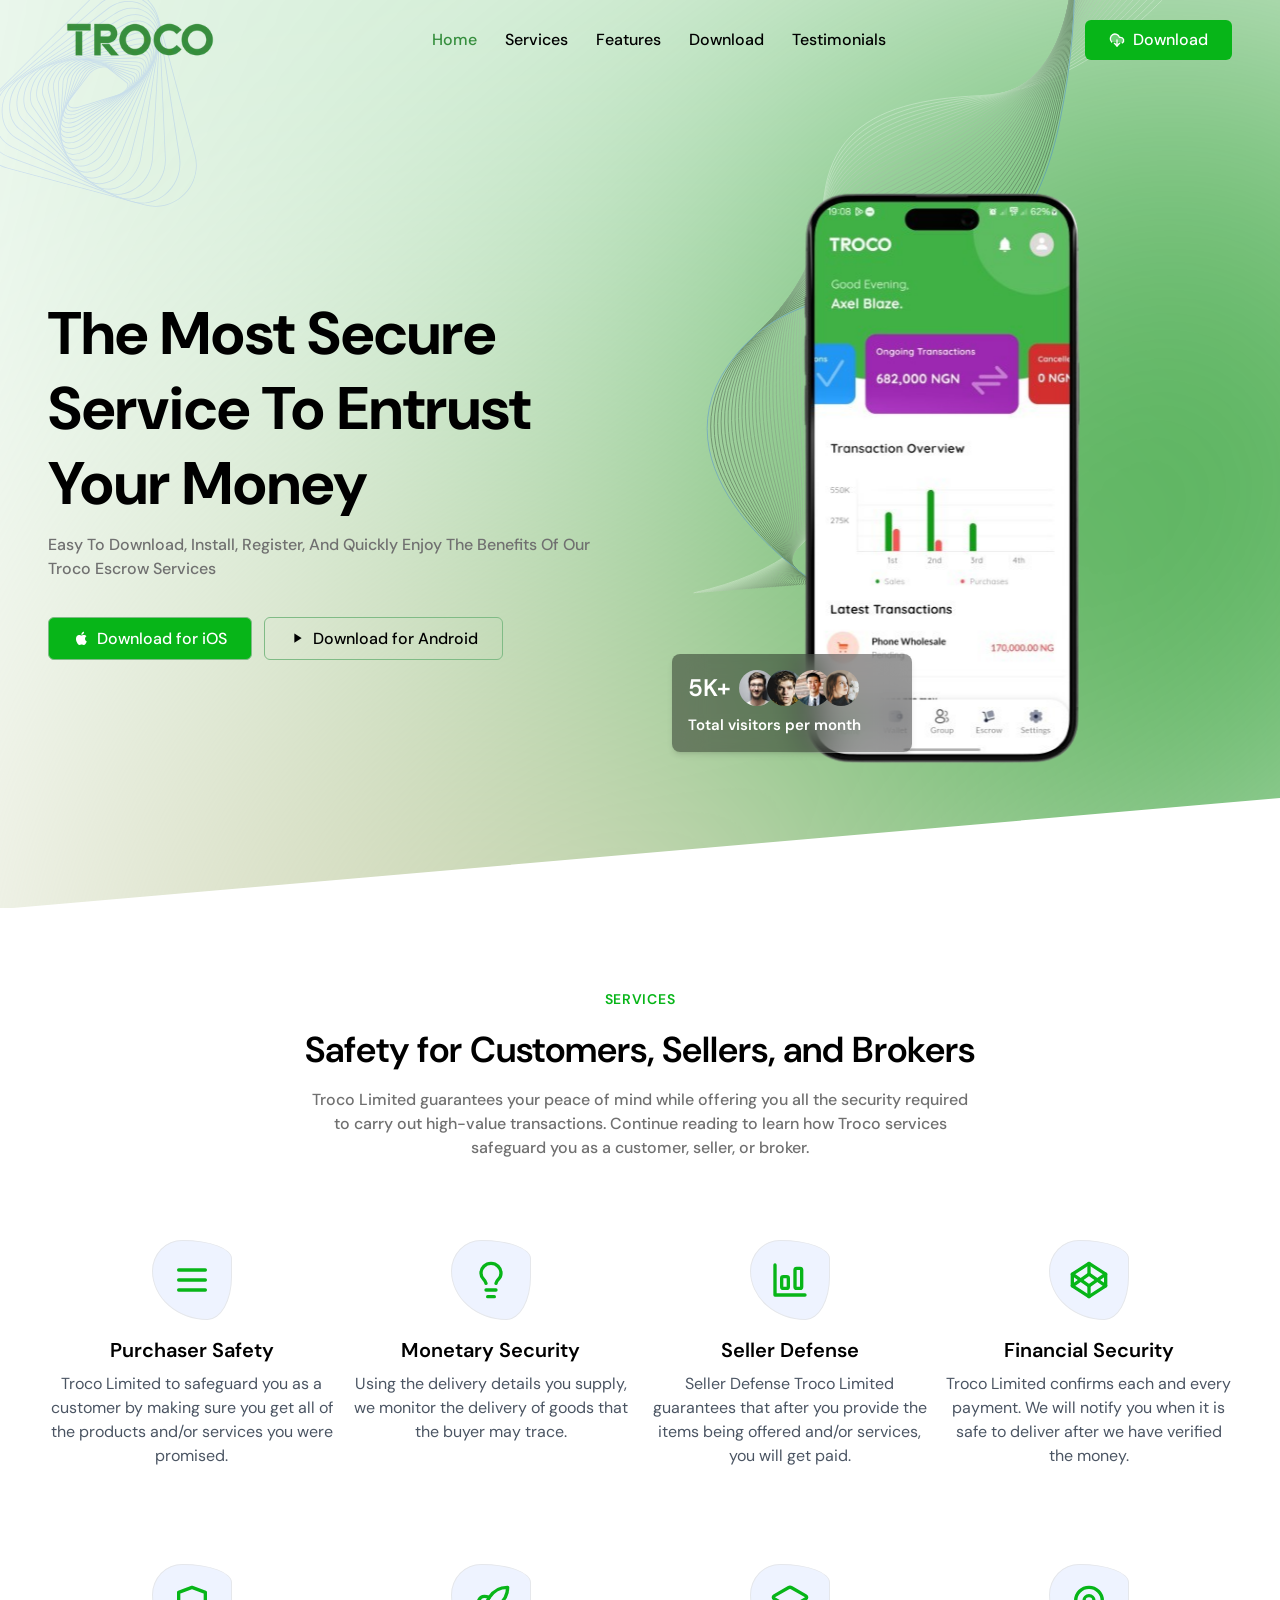
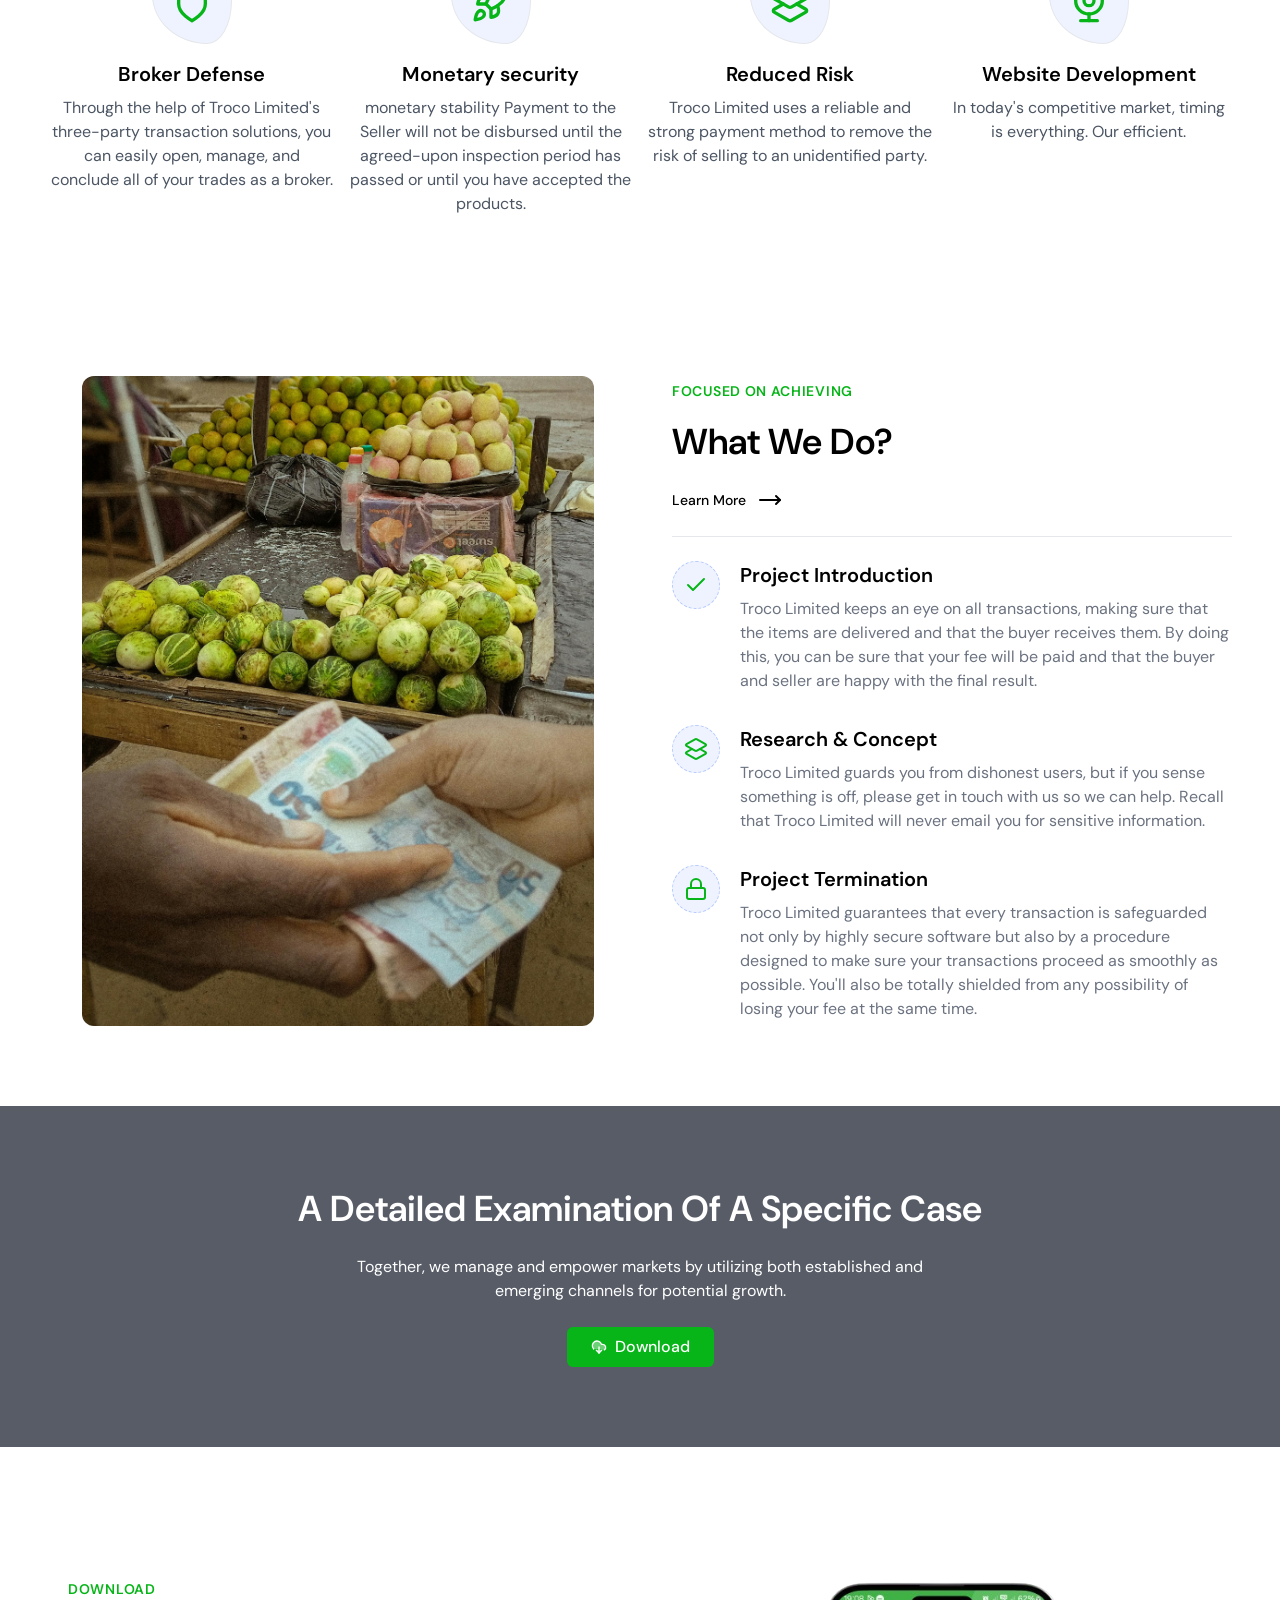
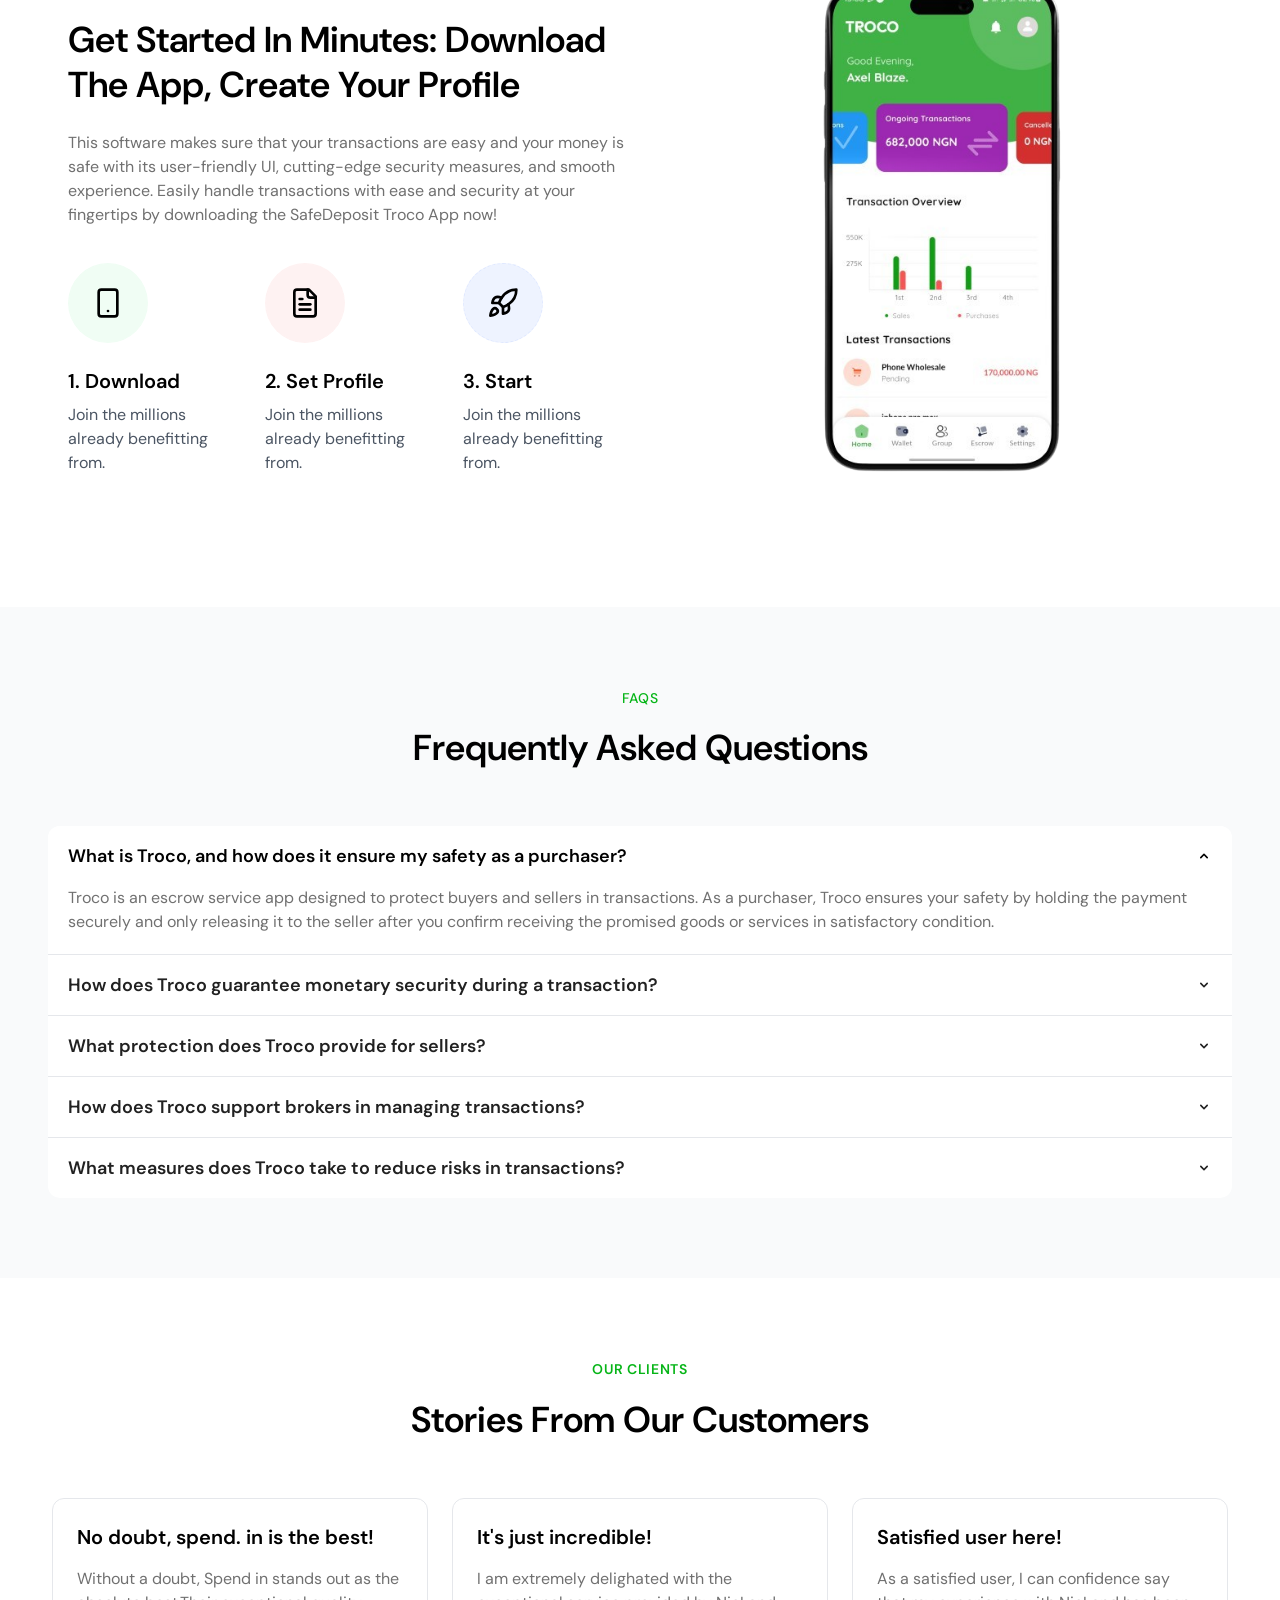
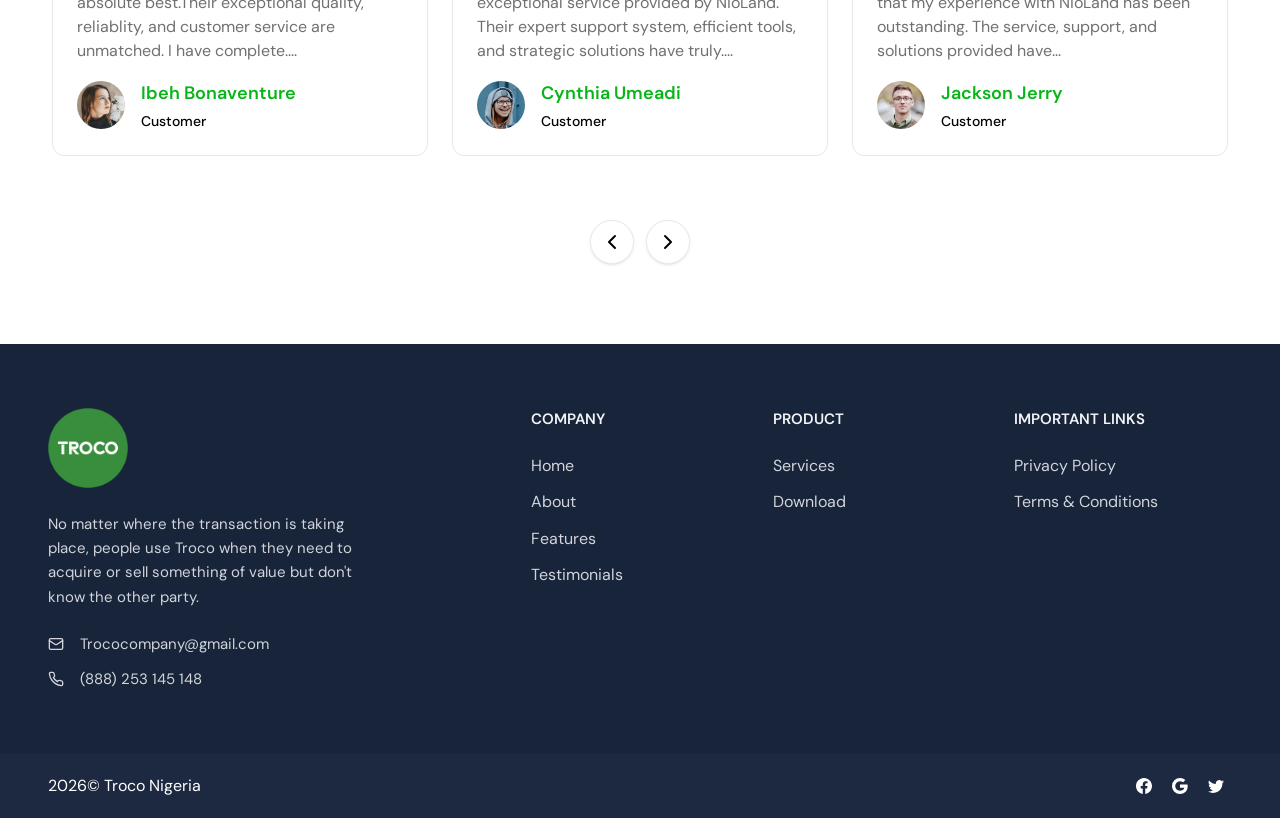
==== commit 1becf9cf: "added" ====
--- a/index-4.html
+++ b/index-4.html
@@ -371,7 +371,7 @@
                 </div>
 
                 <div class="flex items-center">
-                    <img src="assets/images/feature-iphone.png" class="h-[600px] rounded-xl mx-auto" alt="feature-image">
+                    <img src="assets/images/dashboard.png" class="h-[600px] rounded-xl mx-auto" alt="feature-image">
                 </div>
 
             </div>
